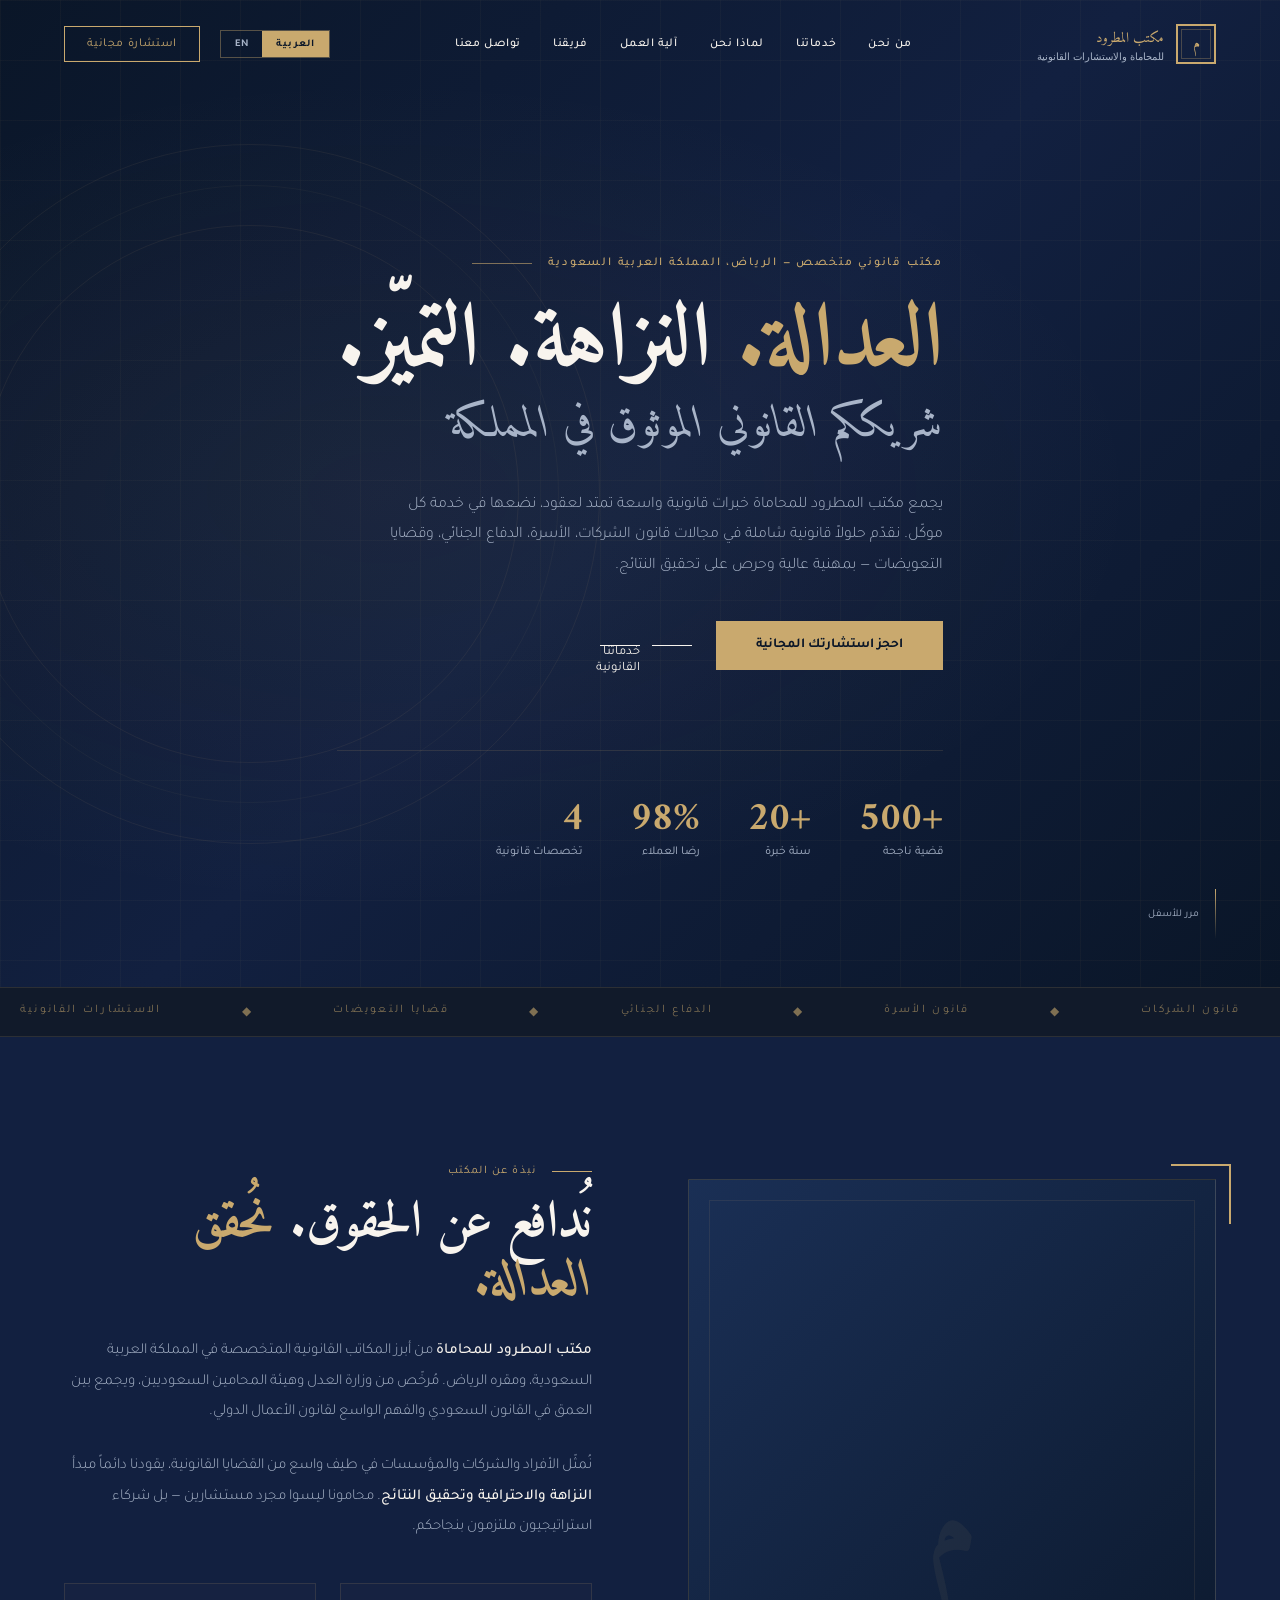
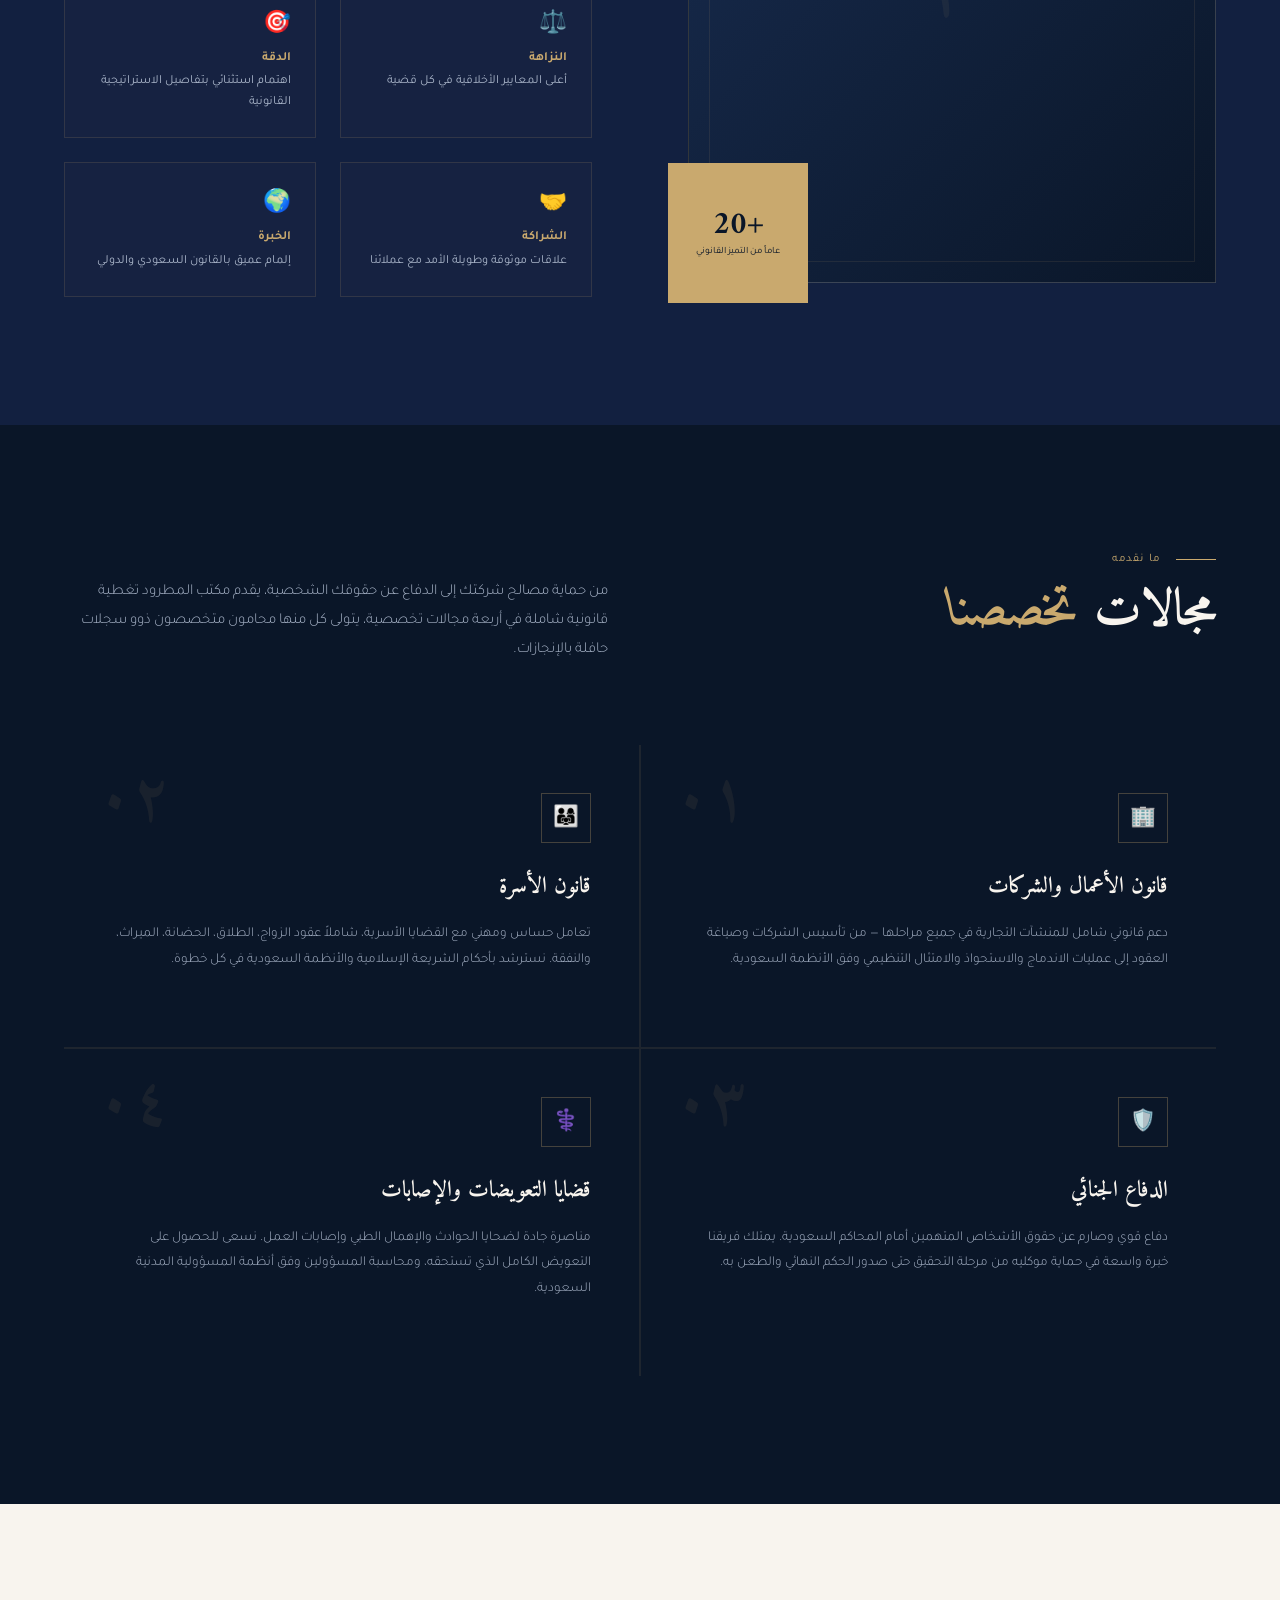
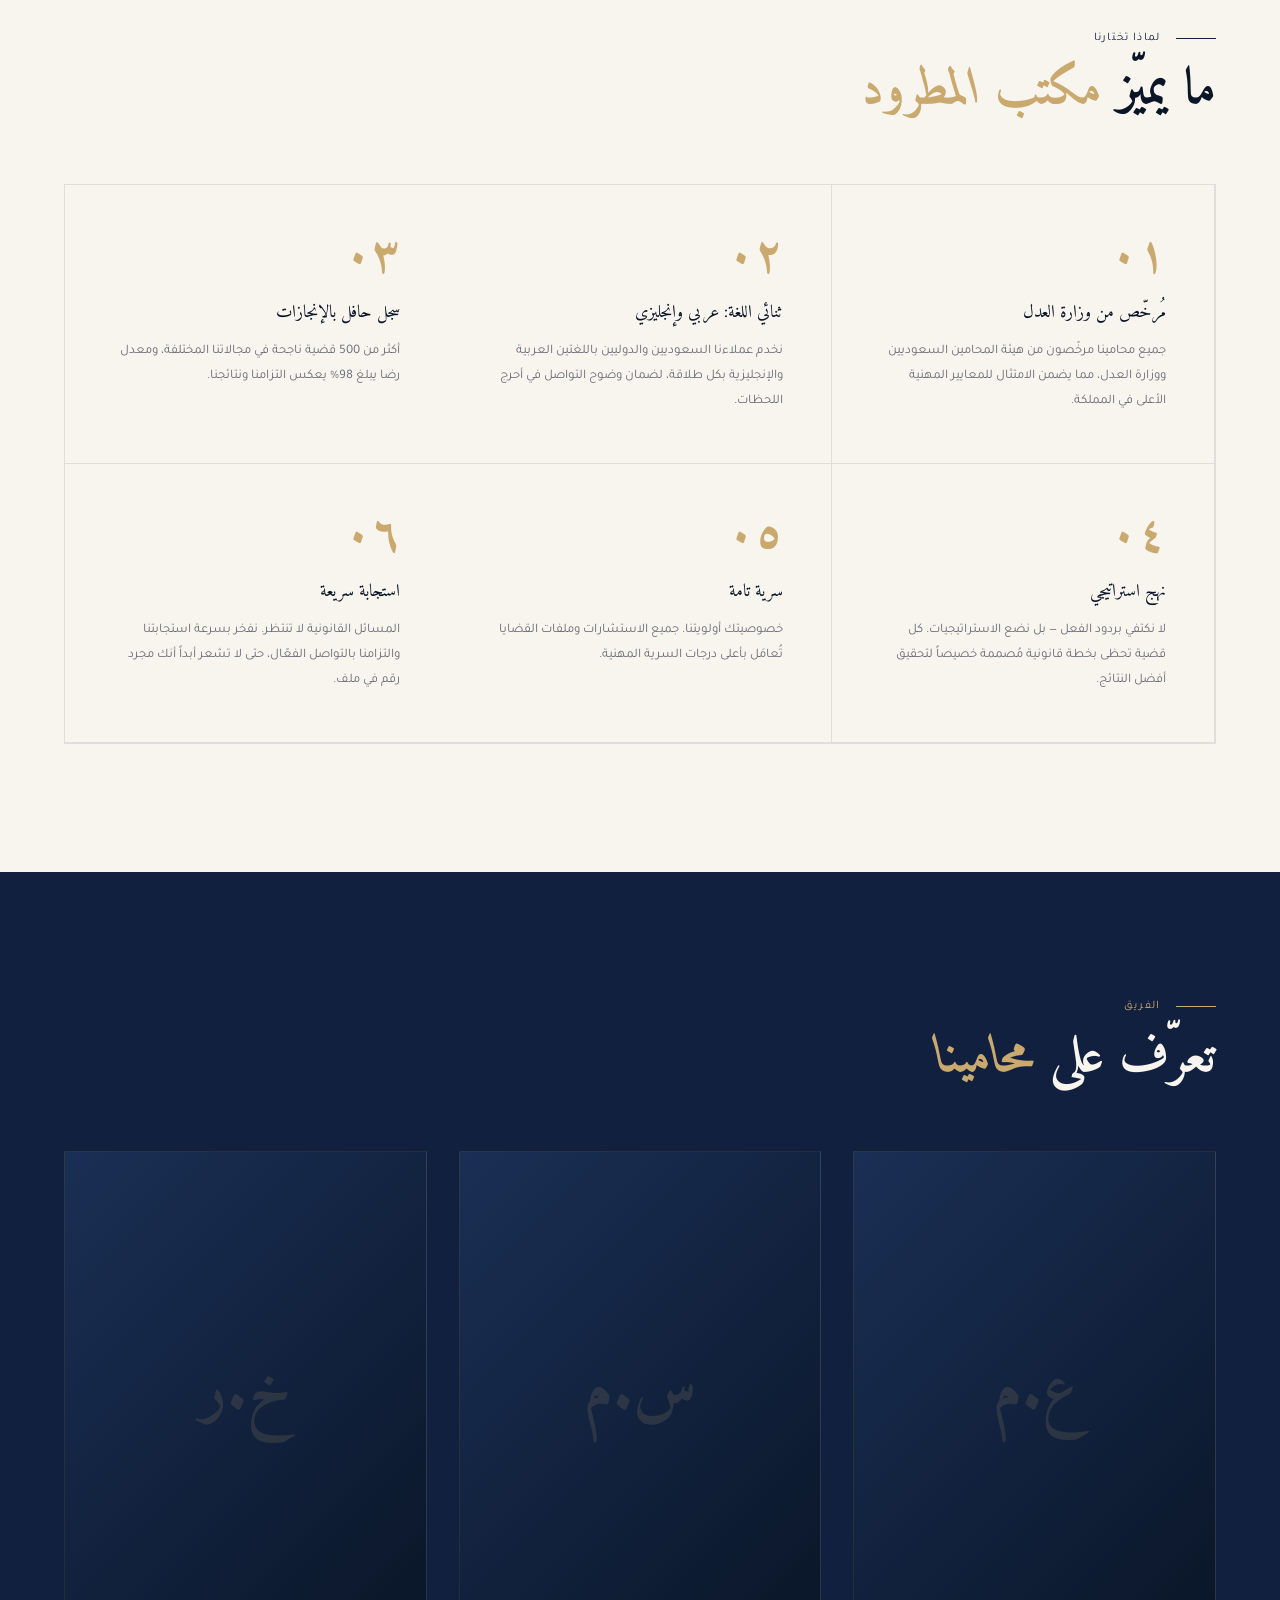
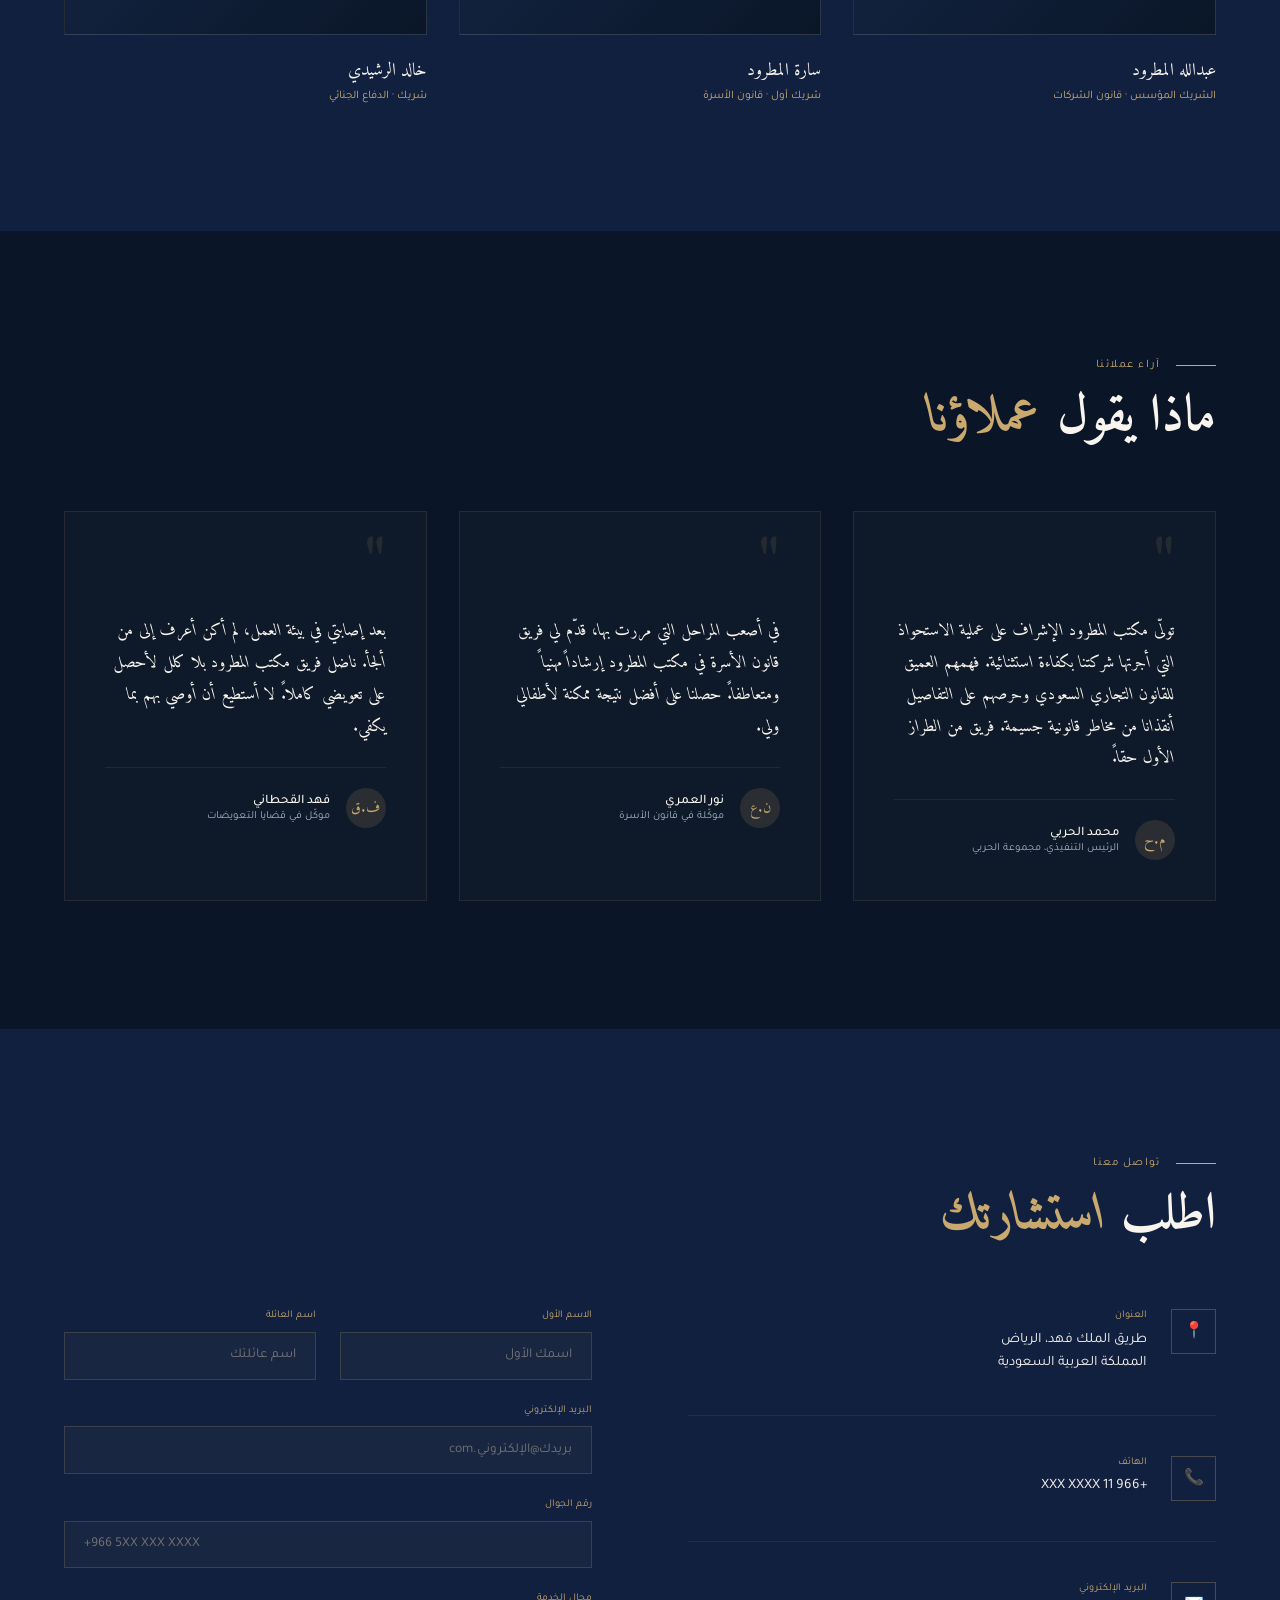
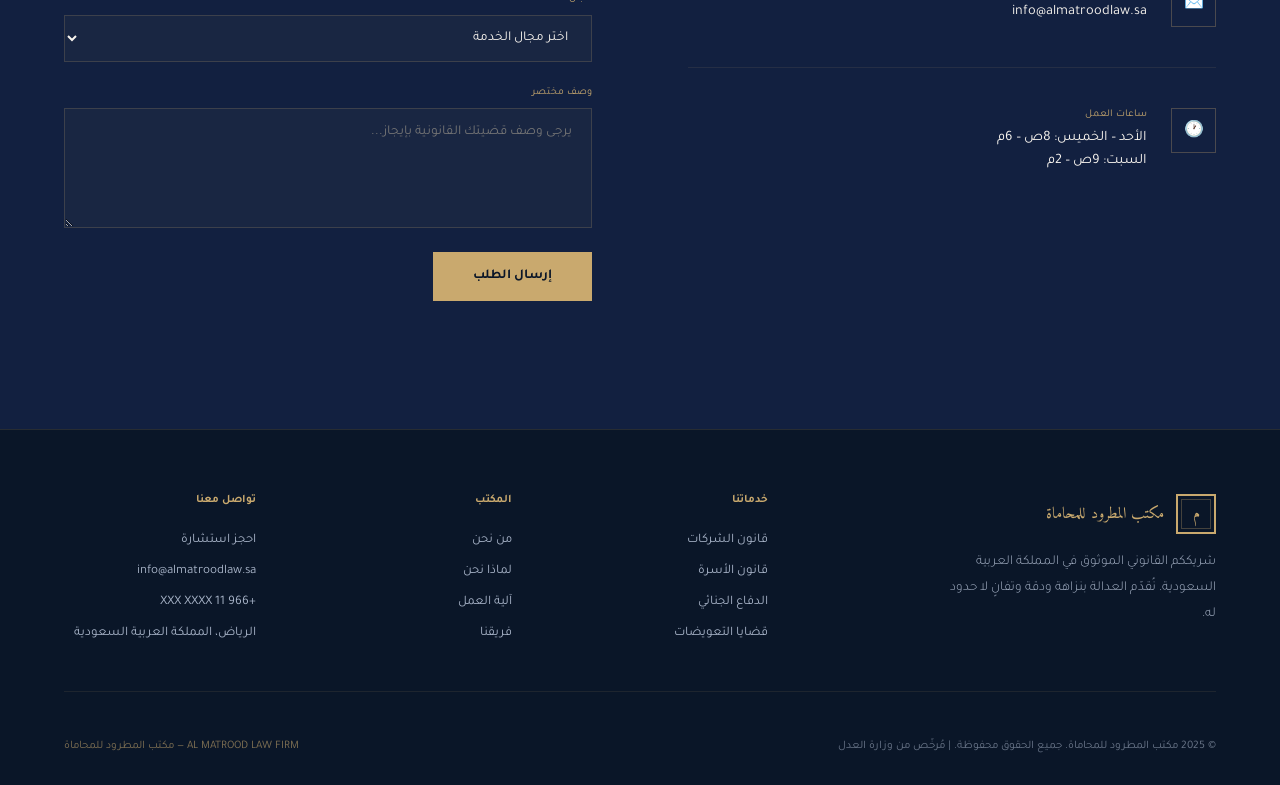
==== index.html @ 3fe18cc6 "Add files via upload" ====
<!DOCTYPE html>
<html lang="ar" dir="rtl">
<head>
<meta charset="UTF-8">
<meta name="viewport" content="width=device-width, initial-scale=1.0">
<title>مكتب المطرود للمحاماة | التميز القانوني في المملكة العربية السعودية</title>
<link href="https://fonts.googleapis.com/css2?family=Playfair+Display:wght@400;600;700;900&family=Montserrat:wght@300;400;500;600&family=Tajawal:wght@300;400;500;700&family=Amiri:ital,wght@0,400;0,700;1,400&display=swap" rel="stylesheet">
<style>
  :root {
    --gold:#C9A96E; --gold-light:#E8D5A3; --gold-dark:#9A7A45;
    --navy:#0A1628; --navy-mid:#122040; --navy-light:#1A2F55;
    --cream:#F8F4EE; --text-light:#A8B4C8;
    --font-body:'Tajawal',sans-serif;
    --font-display:'Amiri',serif;
  }
  [lang="en"] { --font-body:'Montserrat',sans-serif; --font-display:'Playfair Display',serif; }

  *{margin:0;padding:0;box-sizing:border-box;} html{scroll-behavior:smooth;}
  body{font-family:var(--font-body);background:var(--navy);color:var(--cream);overflow-x:hidden;transition:font-family 0.2s;}

  /* LANG TOGGLE */
  .lang-toggle{display:flex;align-items:center;gap:0;border:1px solid rgba(201,169,110,0.4);overflow:hidden;}
  .lang-btn{padding:0.4rem 0.85rem;font-size:0.65rem;font-weight:600;letter-spacing:0.1em;cursor:pointer;background:transparent;border:none;color:var(--text-light);font-family:var(--font-body);transition:all 0.2s;}
  .lang-btn.active{background:var(--gold);color:var(--navy);}
  .lang-btn:not(.active):hover{color:var(--gold);}

  /* NAV */
  nav{position:fixed;top:0;left:0;right:0;z-index:1000;padding:1.5rem 4rem;display:flex;align-items:center;justify-content:space-between;transition:all 0.4s ease;}
  nav.scrolled{background:rgba(10,22,40,0.97);backdrop-filter:blur(10px);padding:1rem 4rem;border-bottom:1px solid rgba(201,169,110,0.2);}
  .nav-logo{font-family:var(--font-display);font-size:1.3rem;color:var(--gold);text-decoration:none;display:flex;align-items:center;gap:0.75rem;}
  .logo-mark{width:40px;height:40px;border:2px solid var(--gold);display:flex;align-items:center;justify-content:center;font-size:1rem;position:relative;flex-shrink:0;}
  .logo-mark::before{content:'';position:absolute;inset:3px;border:1px solid rgba(201,169,110,0.3);}
  .nav-links{display:flex;gap:2rem;list-style:none;}
  .nav-links a{color:var(--cream);text-decoration:none;font-size:0.75rem;font-weight:500;letter-spacing:0.05em;transition:color 0.3s;position:relative;}
  [lang="en"] .nav-links a{font-size:0.7rem;letter-spacing:0.15em;text-transform:uppercase;}
  .nav-links a::after{content:'';position:absolute;bottom:-4px;left:0;right:0;height:1px;background:var(--gold);transform:scaleX(0);transition:transform 0.3s ease;}
  .nav-links a:hover{color:var(--gold);}
  .nav-links a:hover::after{transform:scaleX(1);}
  .nav-right{display:flex;align-items:center;gap:1.25rem;}
  .nav-cta{background:transparent;border:1px solid var(--gold);color:var(--gold);padding:0.6rem 1.4rem;font-family:var(--font-body);font-size:0.75rem;letter-spacing:0.05em;cursor:pointer;transition:all 0.3s ease;text-decoration:none;white-space:nowrap;}
  .nav-cta:hover{background:var(--gold);color:var(--navy);}

  /* PRELOADER */
  #preloader{position:fixed;inset:0;background:var(--navy);z-index:9999;display:flex;align-items:center;justify-content:center;transition:opacity 0.6s ease,visibility 0.6s ease;}
  #preloader.hidden{opacity:0;visibility:hidden;}
  .preloader-emblem{font-family:'Amiri',serif;font-size:2rem;color:var(--gold);letter-spacing:0.2em;animation:pulse 1.5s ease-in-out infinite;}
  @keyframes pulse{0%,100%{opacity:0.3;}50%{opacity:1;}}

  /* HERO */
  #hero{min-height:100vh;position:relative;display:flex;align-items:center;overflow:hidden;}
  .hero-bg{position:absolute;inset:0;background:radial-gradient(ellipse at 30% 50%,rgba(201,169,110,0.06) 0%,transparent 60%),linear-gradient(135deg,var(--navy) 0%,var(--navy-mid) 50%,var(--navy) 100%);}
  [lang="en"] .hero-bg{background:radial-gradient(ellipse at 70% 50%,rgba(201,169,110,0.06) 0%,transparent 60%),linear-gradient(135deg,var(--navy) 0%,var(--navy-mid) 50%,var(--navy) 100%);}
  .hero-grid{position:absolute;inset:0;background-image:linear-gradient(rgba(201,169,110,0.04) 1px,transparent 1px),linear-gradient(90deg,rgba(201,169,110,0.04) 1px,transparent 1px);background-size:60px 60px;}
  .hero-ornament{position:absolute;left:-100px;top:50%;transform:translateY(-50%);width:700px;height:700px;border:1px solid rgba(201,169,110,0.08);border-radius:50%;animation:rotate 60s linear infinite;}
  [lang="en"] .hero-ornament{left:auto;right:-100px;}
  .hero-ornament::before{content:'';position:absolute;inset:40px;border:1px solid rgba(201,169,110,0.05);border-radius:50%;}
  .hero-ornament::after{content:'';position:absolute;inset:80px;border:1px solid rgba(201,169,110,0.08);border-radius:50%;}
  @keyframes rotate{from{transform:translateY(-50%) rotate(0deg)}to{transform:translateY(-50%) rotate(360deg)}}
  .hero-content{position:relative;max-width:1400px;margin:0 auto;padding:0 4rem;padding-top:8rem;opacity:0;transform:translateY(30px);animation:fadeUp 1s ease 0.8s forwards;}
  @keyframes fadeUp{to{opacity:1;transform:translateY(0);}}
  .hero-eyebrow{display:flex;align-items:center;gap:1rem;margin-bottom:1.5rem;}
  [dir="rtl"] .hero-eyebrow{flex-direction:row-reverse;justify-content:flex-end;}
  .eyebrow-line{width:60px;height:1px;background:var(--gold);opacity:0.6;}
  .eyebrow-text{font-size:0.75rem;letter-spacing:0.15em;color:var(--gold);font-weight:500;}
  [lang="en"] .eyebrow-text{font-size:0.65rem;letter-spacing:0.4em;text-transform:uppercase;}
  .hero-title{font-family:var(--font-display);font-size:clamp(3rem,7vw,6.5rem);font-weight:700;line-height:1.1;color:var(--cream);margin-bottom:0.25rem;}
  .hero-title .accent{color:var(--gold);}
  .hero-title .subtitle-line{display:block;font-style:italic;font-weight:400;font-size:0.5em;color:var(--text-light);margin-top:0.5rem;}
  .hero-body{max-width:560px;margin:2.5rem 0;font-size:1rem;line-height:1.9;color:var(--text-light);font-weight:300;}
  .hero-actions{display:flex;gap:1.5rem;align-items:center;flex-wrap:wrap;}
  .btn-primary{background:var(--gold);color:var(--navy);padding:1rem 2.5rem;font-family:var(--font-body);font-size:0.85rem;font-weight:600;border:none;cursor:pointer;text-decoration:none;display:inline-block;transition:all 0.3s ease;}
  [lang="en"] .btn-primary{font-size:0.7rem;letter-spacing:0.15em;text-transform:uppercase;}
  .btn-primary:hover{background:var(--gold-light);}
  .btn-secondary{color:var(--cream);text-decoration:none;font-size:0.8rem;display:flex;align-items:center;gap:0.75rem;transition:color 0.3s;}
  .btn-secondary:hover{color:var(--gold);}
  .btn-secondary span{width:40px;height:1px;background:currentColor;transition:width 0.3s;}
  .btn-secondary:hover span{width:60px;}
  .hero-stats{display:flex;gap:3rem;margin-top:5rem;padding-top:3rem;border-top:1px solid rgba(201,169,110,0.15);}
  .stat-number{font-family:var(--font-display);font-size:2.5rem;color:var(--gold);font-weight:700;line-height:1;}
  .stat-label{font-size:0.75rem;color:var(--text-light);margin-top:0.4rem;}
  [lang="en"] .stat-label{font-size:0.65rem;letter-spacing:0.2em;text-transform:uppercase;}

  /* MARQUEE */
  .marquee-section{border-top:1px solid rgba(201,169,110,0.15);border-bottom:1px solid rgba(201,169,110,0.15);padding:1rem 0;overflow:hidden;background:rgba(201,169,110,0.03);}
  .marquee-track{display:flex;animation:marquee 25s linear infinite;white-space:nowrap;}
  [dir="rtl"] .marquee-track{animation:marquee-rtl 25s linear infinite;}
  .marquee-item{font-size:0.72rem;letter-spacing:0.2em;color:var(--gold);padding:0 2.5rem;opacity:0.6;}
  @keyframes marquee{from{transform:translateX(0)}to{transform:translateX(-50%)}}
  @keyframes marquee-rtl{from{transform:translateX(0)}to{transform:translateX(50%)}}

  /* SECTIONS COMMON */
  section{padding:8rem 0;}
  .container{max-width:1400px;margin:0 auto;padding:0 4rem;}
  .section-label{display:flex;align-items:center;gap:1rem;margin-bottom:1rem;}
  .section-label-line{width:40px;height:1px;background:var(--gold);}
  .section-label-text{font-size:0.72rem;letter-spacing:0.1em;color:var(--gold);}
  [lang="en"] .section-label-text{font-size:0.6rem;letter-spacing:0.4em;text-transform:uppercase;}
  .section-title{font-family:var(--font-display);font-size:clamp(2rem,4vw,3.5rem);font-weight:600;line-height:1.15;color:var(--cream);margin-bottom:1.5rem;}
  .section-title em{font-style:italic;color:var(--gold);}
  .reveal{opacity:0;transform:translateY(25px);transition:opacity 0.7s ease,transform 0.7s ease;}
  .reveal.visible{opacity:1;transform:translateY(0);}
  .reveal-delay-1{transition-delay:0.1s;}.reveal-delay-2{transition-delay:0.2s;}.reveal-delay-3{transition-delay:0.3s;}.reveal-delay-4{transition-delay:0.4s;}

  /* ABOUT */
  #about{background:var(--navy-mid);}
  .about-grid{display:grid;grid-template-columns:1fr 1fr;gap:6rem;align-items:center;}
  .about-frame{aspect-ratio:3/4;background:linear-gradient(135deg,var(--navy-light),var(--navy));border:1px solid rgba(201,169,110,0.2);position:relative;overflow:hidden;display:flex;align-items:center;justify-content:center;}
  .about-frame-inner{position:absolute;inset:20px;border:1px solid rgba(201,169,110,0.1);display:flex;align-items:center;justify-content:center;}
  .about-emblem{font-family:'Amiri',serif;font-size:7rem;color:rgba(201,169,110,0.07);font-weight:700;}
  .about-badge{position:absolute;bottom:-20px;left:-20px;width:140px;height:140px;background:var(--gold);display:flex;flex-direction:column;align-items:center;justify-content:center;color:var(--navy);}
  [lang="en"] .about-badge{left:auto;right:-20px;}
  .badge-year{font-family:var(--font-display);font-size:2rem;font-weight:700;line-height:1;}
  .badge-text{font-size:0.6rem;text-align:center;margin-top:0.3rem;font-family:var(--font-body);}
  .about-corner{position:absolute;top:-15px;right:-15px;width:60px;height:60px;border-top:2px solid var(--gold);border-right:2px solid var(--gold);}
  [lang="en"] .about-corner{right:auto;left:-15px;border-right:none;border-left:2px solid var(--gold);}
  .about-text p{font-size:0.95rem;line-height:2;color:var(--text-light);margin-bottom:1.5rem;font-weight:300;}
  .about-text p strong{color:var(--cream);font-weight:500;}
  .about-pillars{display:grid;grid-template-columns:1fr 1fr;gap:1.5rem;margin-top:2.5rem;}
  .pillar{padding:1.5rem;border:1px solid rgba(201,169,110,0.15);background:rgba(201,169,110,0.02);transition:border-color 0.3s;}
  .pillar:hover{border-color:rgba(201,169,110,0.4);}
  .pillar-icon{font-size:1.4rem;margin-bottom:0.75rem;}
  .pillar-name{font-size:0.78rem;color:var(--gold);margin-bottom:0.4rem;font-weight:600;}
  .pillar-desc{font-size:0.78rem;color:var(--text-light);line-height:1.7;}

  /* PRACTICE */
  #practice{background:var(--navy);}
  .practice-header{display:grid;grid-template-columns:1fr 1fr;gap:4rem;margin-bottom:5rem;align-items:end;}
  .practice-intro{font-size:0.95rem;color:var(--text-light);line-height:1.9;font-weight:300;}
  .practice-grid{display:grid;grid-template-columns:repeat(2,1fr);gap:2px;background:rgba(201,169,110,0.1);}
  .practice-card{background:var(--navy);padding:3rem;position:relative;cursor:pointer;transition:all 0.4s ease;overflow:hidden;}
  .practice-card::before{content:'';position:absolute;bottom:0;right:0;width:100%;height:3px;background:var(--gold);transform:scaleX(0);transform-origin:right;transition:transform 0.4s ease;}
  [lang="en"] .practice-card::before{transform-origin:left;}
  .practice-card:hover{background:var(--navy-light);}
  .practice-card:hover::before{transform:scaleX(1);}
  .practice-num{font-family:var(--font-display);font-size:4rem;color:rgba(201,169,110,0.08);font-weight:900;position:absolute;top:1.5rem;left:2rem;line-height:1;}
  [lang="en"] .practice-num{left:auto;right:2rem;}
  .practice-icon{width:50px;height:50px;border:1px solid rgba(201,169,110,0.3);display:flex;align-items:center;justify-content:center;font-size:1.3rem;margin-bottom:1.5rem;transition:all 0.3s;}
  .practice-card:hover .practice-icon{border-color:var(--gold);background:rgba(201,169,110,0.08);}
  .practice-name{font-family:var(--font-display);font-size:1.4rem;margin-bottom:1rem;color:var(--cream);}
  .practice-desc{font-size:0.85rem;color:var(--text-light);line-height:1.9;font-weight:300;}
  .practice-link{display:flex;align-items:center;gap:0.5rem;margin-top:1.5rem;font-size:0.72rem;color:var(--gold);text-decoration:none;opacity:0;transform:translateX(10px);transition:all 0.3s ease;}
  [lang="en"] .practice-link{transform:translateX(-10px);}
  .practice-card:hover .practice-link{opacity:1;transform:translateX(0);}
  .practice-link span{width:30px;height:1px;background:var(--gold);}

  /* WHY */
  #why{background:var(--cream);color:var(--navy);}
  #why .section-title{color:var(--navy);}
  #why .section-label-line{background:var(--navy-mid);}
  #why .section-label-text{color:var(--navy-mid);}
  .why-grid{display:grid;grid-template-columns:repeat(3,1fr);gap:0;margin-top:4rem;border:1px solid rgba(10,22,40,0.1);}
  .why-item{padding:3rem;border-left:1px solid rgba(10,22,40,0.1);border-bottom:1px solid rgba(10,22,40,0.1);transition:background 0.3s;}
  [dir="rtl"] .why-item{border-left:none;border-right:1px solid rgba(10,22,40,0.1);}
  .why-item:nth-child(3n){border-left:none;}
  [dir="rtl"] .why-item:nth-child(3n){border-right:none;}
  .why-item:hover{background:rgba(10,22,40,0.03);}
  .why-number{font-family:var(--font-display);font-size:3rem;color:var(--gold);font-weight:700;line-height:1;margin-bottom:1rem;}
  .why-title{font-family:var(--font-display);font-size:1.1rem;color:var(--navy);margin-bottom:0.75rem;}
  .why-desc{font-size:0.82rem;color:rgba(10,22,40,0.6);line-height:1.9;}

  /* TEAM */
  #team{background:var(--navy-mid);}
  .team-grid{display:grid;grid-template-columns:repeat(3,1fr);gap:2rem;margin-top:4rem;}
  .team-card{cursor:pointer;}
  .team-img{aspect-ratio:3/4;background:linear-gradient(135deg,var(--navy-light),var(--navy));border:1px solid rgba(201,169,110,0.15);position:relative;overflow:hidden;display:flex;align-items:center;justify-content:center;transition:border-color 0.3s;}
  .team-card:hover .team-img{border-color:rgba(201,169,110,0.4);}
  .team-initials{font-family:var(--font-display);font-size:4rem;color:rgba(201,169,110,0.15);font-weight:700;}
  .team-overlay{position:absolute;inset:0;background:linear-gradient(to top,rgba(10,22,40,0.92) 0%,transparent 60%);opacity:0;transition:opacity 0.4s;display:flex;align-items:flex-end;padding:2rem;}
  .team-card:hover .team-overlay{opacity:1;}
  .team-bio{font-size:0.78rem;color:var(--cream);line-height:1.7;}
  .team-info{margin-top:1.25rem;}
  .team-name{font-family:var(--font-display);font-size:1.1rem;color:var(--cream);}
  .team-role{font-size:0.72rem;color:var(--gold);margin-top:0.25rem;}

  /* TESTIMONIALS */
  #testimonials{background:var(--navy);}
  .testimonials-grid{display:grid;grid-template-columns:repeat(3,1fr);gap:2rem;margin-top:4rem;}
  .testimonial-card{padding:2.5rem;border:1px solid rgba(201,169,110,0.12);background:rgba(201,169,110,0.02);transition:border-color 0.3s;}
  .testimonial-card:hover{border-color:rgba(201,169,110,0.3);}
  .quote-mark{font-family:'Amiri',serif;font-size:5rem;color:rgba(201,169,110,0.12);line-height:0.5;margin-bottom:1.5rem;display:block;}
  .testimonial-text{font-family:var(--font-display);font-size:1.05rem;color:var(--cream);line-height:1.9;font-style:italic;margin-bottom:1.5rem;}
  .testimonial-author{display:flex;align-items:center;gap:1rem;border-top:1px solid rgba(201,169,110,0.1);padding-top:1.25rem;}
  .author-avatar{width:40px;height:40px;background:rgba(201,169,110,0.15);border-radius:50%;display:flex;align-items:center;justify-content:center;font-family:var(--font-display);font-size:0.9rem;color:var(--gold);}
  .author-name{font-size:0.82rem;color:var(--cream);font-weight:500;}
  .author-title{font-size:0.68rem;color:var(--text-light);}

  /* CONTACT */
  #contact{background:var(--navy-mid);}
  .contact-grid{display:grid;grid-template-columns:1fr 1fr;gap:6rem;align-items:start;margin-top:4rem;}
  .contact-info-item{display:flex;gap:1.5rem;margin-bottom:2.5rem;padding-bottom:2.5rem;border-bottom:1px solid rgba(201,169,110,0.1);}
  .contact-info-item:last-child{border-bottom:none;}
  .contact-icon{width:45px;height:45px;border:1px solid rgba(201,169,110,0.3);display:flex;align-items:center;justify-content:center;font-size:1rem;flex-shrink:0;color:var(--gold);}
  .contact-info-label{font-size:0.65rem;color:var(--gold);margin-bottom:0.4rem;}
  .contact-info-value{font-size:0.9rem;color:var(--cream);line-height:1.6;}
  .contact-form{display:flex;flex-direction:column;gap:1.5rem;}
  .form-row{display:grid;grid-template-columns:1fr 1fr;gap:1.5rem;}
  .form-group{display:flex;flex-direction:column;}
  .form-label{font-size:0.65rem;color:var(--gold);margin-bottom:0.6rem;}
  .form-input,.form-select,.form-textarea{background:rgba(201,169,110,0.04);border:1px solid rgba(201,169,110,0.2);color:var(--cream);padding:0.9rem 1.2rem;font-family:var(--font-body);font-size:0.85rem;transition:border-color 0.3s;outline:none;width:100%;text-align:inherit;}
  .form-input:focus,.form-select:focus,.form-textarea:focus{border-color:var(--gold);}
  .form-select{cursor:pointer;} .form-select option{background:var(--navy);}
  .form-textarea{resize:vertical;min-height:120px;}
  .form-submit{background:var(--gold);color:var(--navy);border:none;padding:1rem 2.5rem;font-family:var(--font-body);font-size:0.85rem;font-weight:600;cursor:pointer;transition:all 0.3s;align-self:flex-start;}
  .form-submit:hover{background:var(--gold-light);}

  /* FOOTER */
  footer{background:var(--navy);border-top:1px solid rgba(201,169,110,0.15);padding:4rem 0 2rem;}
  .footer-grid{display:grid;grid-template-columns:2fr 1fr 1fr 1fr;gap:4rem;margin-bottom:3rem;padding-bottom:3rem;border-bottom:1px solid rgba(201,169,110,0.1);}
  .footer-brand p{font-size:0.85rem;color:var(--text-light);line-height:1.9;margin-top:1rem;max-width:280px;font-weight:300;}
  .footer-heading{font-size:0.72rem;color:var(--gold);margin-bottom:1.5rem;font-weight:600;}
  .footer-links{list-style:none;display:flex;flex-direction:column;gap:0.75rem;}
  .footer-links a{color:var(--text-light);text-decoration:none;font-size:0.82rem;transition:color 0.3s;}
  .footer-links a:hover{color:var(--cream);}
  .footer-bottom{display:flex;justify-content:space-between;align-items:center;}
  .footer-copy{font-size:0.72rem;color:var(--text-light);opacity:0.6;}
  .footer-dual{font-size:0.72rem;color:var(--gold);opacity:0.6;}

  /* SCROLL INDICATOR */
  .scroll-indicator{position:absolute;bottom:3rem;right:4rem;display:flex;align-items:center;gap:1rem;color:var(--text-light);font-size:0.65rem;}
  [lang="en"] .scroll-indicator{right:auto;left:4rem;}
  .scroll-line{width:1px;height:50px;background:linear-gradient(to bottom,var(--gold),transparent);animation:scrollLine 2s ease-in-out infinite;}
  @keyframes scrollLine{0%,100%{opacity:0.3;}50%{opacity:1;}}

  @media(max-width:900px){
    nav{padding:1rem 1.5rem;} nav.scrolled{padding:0.8rem 1.5rem;}
    .nav-links,.nav-cta{display:none;}
    .container{padding:0 1.5rem;}
    .hero-content{padding:0 1.5rem;padding-top:7rem;}
    .hero-stats{gap:1.5rem;flex-wrap:wrap;}
    .about-grid,.contact-grid{grid-template-columns:1fr;gap:3rem;}
    .practice-grid,.practice-header{grid-template-columns:1fr;}
    .team-grid,.testimonials-grid{grid-template-columns:1fr 1fr;}
    .why-grid{grid-template-columns:1fr 1fr;}
    .footer-grid{grid-template-columns:1fr 1fr;}
    .form-row{grid-template-columns:1fr;}
    .hero-ornament{display:none;}
    section{padding:5rem 0;}
  }

  /* HAMBURGER BUTTON */
  .hamburger{display:none;flex-direction:column;gap:5px;cursor:pointer;padding:8px;z-index:1100;background:none;border:none;}
  .hamburger span{display:block;width:24px;height:2px;background:var(--gold);transition:all 0.3s ease;}
  .hamburger.active span:nth-child(1){transform:rotate(45deg) translate(5px,5px);}
  .hamburger.active span:nth-child(2){opacity:0;}
  .hamburger.active span:nth-child(3){transform:rotate(-45deg) translate(5px,-5px);}

  /* MOBILE MENU OVERLAY */
  .mobile-menu{position:fixed;inset:0;background:rgba(10,22,40,0.98);backdrop-filter:blur(20px);z-index:1050;display:flex;flex-direction:column;align-items:center;justify-content:center;gap:0;opacity:0;visibility:hidden;transition:all 0.4s ease;}
  .mobile-menu.open{opacity:1;visibility:visible;}
  .mobile-menu a{color:var(--cream);text-decoration:none;font-family:var(--font-display);font-size:1.5rem;padding:0.8rem 0;transition:color 0.3s;opacity:0;transform:translateY(15px);display:block;}
  .mobile-menu.open a{opacity:1;transform:translateY(0);}
  .mobile-menu a:nth-child(1){transition-delay:0.1s;}
  .mobile-menu a:nth-child(2){transition-delay:0.15s;}
  .mobile-menu a:nth-child(3){transition-delay:0.2s;}
  .mobile-menu a:nth-child(4){transition-delay:0.25s;}
  .mobile-menu a:nth-child(5){transition-delay:0.3s;}
  .mobile-menu a:nth-child(6){transition-delay:0.35s;}
  .mobile-menu a:nth-child(7){transition-delay:0.4s;}
  .mobile-menu a:hover{color:var(--gold);}
  .mobile-menu .mobile-cta{margin-top:1.5rem;background:var(--gold);color:var(--navy);padding:0.9rem 2.5rem;font-family:var(--font-body);font-size:0.85rem;font-weight:600;text-decoration:none;display:inline-block;}
  .mobile-menu .mobile-lang{display:flex;gap:0;border:1px solid rgba(201,169,110,0.4);margin-top:1.5rem;overflow:hidden;}
  .mobile-menu .mobile-lang .lang-btn{padding:0.5rem 1.2rem;font-size:0.75rem;font-weight:600;cursor:pointer;background:transparent;border:none;color:var(--text-light);font-family:var(--font-body);transition:all 0.2s;}
  .mobile-menu .mobile-lang .lang-btn.active{background:var(--gold);color:var(--navy);}

  @media(max-width:900px){
    .hamburger{display:flex;}
    body.menu-open{overflow:hidden;}
  }

  @media(max-width:480px){
    .hero-stats{flex-direction:column;gap:1.5rem;}
    .stat-number{font-size:2rem;}
    .hero-title{font-size:clamp(2rem,8vw,3rem);}
    .section-title{font-size:clamp(1.6rem,5vw,2.5rem);}
    .hero-body{font-size:0.9rem;}
    .hero-actions{flex-direction:column;align-items:stretch;}
    .btn-primary{text-align:center;}
    .team-grid,.testimonials-grid,.support-grid,.why-grid,.footer-grid{grid-template-columns:1fr !important;}
    .footer-bottom{flex-direction:column;gap:0.8rem;text-align:center;}
    .stats-inner{grid-template-columns:1fr !important;}
    .area-steps{grid-template-columns:1fr !important;}
    nav{padding:1rem 1rem !important;} nav.scrolled{padding:0.8rem 1rem !important;}
    .container{padding:0 1rem !important;}
    .hero-content{padding:0 1rem !important;padding-top:6rem !important;}
    .page-hero-content{padding:0 1rem !important;padding-top:6rem !important;padding-bottom:2rem !important;}
    .mobile-menu a{font-size:1.2rem;padding:0.6rem 0;}
    .scroll-indicator{display:none;}
  }

</style>
</head>
<body>

<div id="preloader"><div class="preloader-emblem">مكتب المطرود</div></div>

<nav id="navbar">
  <a href="index.html" class="nav-logo">
    <div class="logo-mark">م</div>
    <div>
      <div style="font-size:0.9rem;" data-ar="مكتب المطرود" data-en="AL MATROOD">مكتب المطرود</div>
      <div style="font-size:0.6rem;color:var(--text-light);font-family:'Montserrat',sans-serif;font-weight:300;" data-ar="للمحاماة والاستشارات القانونية" data-en="LAW FIRM">للمحاماة والاستشارات القانونية</div>
    </div>
  </a>
  <ul class="nav-links">
    <li><a href="#about" data-ar="من نحن" data-en="About">من نحن</a></li>
    <li><a href="services.html" data-ar="خدماتنا" data-en="Services">خدماتنا</a></li>
    <li><a href="why-us.html" data-ar="لماذا نحن" data-en="Why Us">لماذا نحن</a></li>
    <li><a href="process.html" data-ar="آلية العمل" data-en="Our Process">آلية العمل</a></li>
    <li><a href="consultant.html" data-ar="فريقنا" data-en="Our Team">فريقنا</a></li>
    <li><a href="contact.html" data-ar="تواصل معنا" data-en="Contact">تواصل معنا</a></li>
  </ul>
  <div class="nav-right">
    <div class="lang-toggle">
      <button class="lang-btn active" onclick="setLang('ar')">العربية</button>
      <button class="lang-btn" onclick="setLang('en')">EN</button>
    </div>
    <a href="contact.html" class="nav-cta" data-ar="استشارة مجانية" data-en="Free Consultation">استشارة مجانية</a>
  </div>

  <button class="hamburger" aria-label="Menu" onclick="toggleMobileMenu()">
    <span></span><span></span><span></span>
  </button>
</nav>
<div class="mobile-menu" id="mobileMenu">
  <a href="#hero" data-ar="الرئيسية" data-en="Home" onclick="closeMobileMenu()">الرئيسية</a>
  <a href="services.html" data-ar="خدماتنا" data-en="Services">خدماتنا</a>
  <a href="why-us.html" data-ar="لماذا نحن" data-en="Why Us">لماذا نحن</a>
  <a href="process.html" data-ar="آلية العمل" data-en="Our Process">آلية العمل</a>
  <a href="consultant.html" data-ar="فريقنا" data-en="Our Team">فريقنا</a>
  <a href="contact.html" data-ar="تواصل معنا" data-en="Contact">تواصل معنا</a>
  <a href="contact.html" class="mobile-cta" data-ar="استشارة مجانية" data-en="Free Consultation">استشارة مجانية</a>
  <div class="mobile-lang">
    <button class="lang-btn active" onclick="setLang('ar')">العربية</button>
    <button class="lang-btn" onclick="setLang('en')">EN</button>
  </div>
</div>


<!-- HERO -->
<section id="hero">
  <div class="hero-bg"></div>
  <div class="hero-grid"></div>
  <div class="hero-ornament"></div>
  <div class="hero-content">
    <div class="hero-eyebrow">
      <div class="eyebrow-line"></div>
      <span class="eyebrow-text" data-ar="مكتب قانوني متخصص — الرياض، المملكة العربية السعودية" data-en="Established in Riyadh, Saudi Arabia">مكتب قانوني متخصص — الرياض، المملكة العربية السعودية</span>
    </div>
    <h1 class="hero-title">
      <span class="accent" data-ar="العدالة." data-en="Justice.">العدالة.</span>
      <span data-ar=" النزاهة. التميّز." data-en=" Integrity. Excellence."> النزاهة. التميّز.</span>
      <span class="subtitle-line" data-ar="شريككم القانوني الموثوق في المملكة" data-en="Your Trusted Legal Partner in the Kingdom">شريككم القانوني الموثوق في المملكة</span>
    </h1>
    <p class="hero-body" data-ar="يجمع مكتب المطرود للمحاماة خبرات قانونية واسعة تمتد لعقود، نضعها في خدمة كل موكّل. نقدّم حلولاً قانونية شاملة في مجالات قانون الشركات، الأسرة، الدفاع الجنائي، وقضايا التعويضات — بمهنية عالية وحرص على تحقيق النتائج." data-en="Al Matrood Law Firm brings decades of combined legal expertise to every case. We provide comprehensive legal solutions across Corporate, Family, Criminal Defense, and Personal Injury law — delivering results with precision and care.">يجمع مكتب المطرود للمحاماة خبرات قانونية واسعة تمتد لعقود، نضعها في خدمة كل موكّل. نقدّم حلولاً قانونية شاملة في مجالات قانون الشركات، الأسرة، الدفاع الجنائي، وقضايا التعويضات — بمهنية عالية وحرص على تحقيق النتائج.</p>
    <div class="hero-actions">
      <a href="contact.html" class="btn-primary" data-ar="احجز استشارتك المجانية" data-en="Book a Consultation">احجز استشارتك المجانية</a>
      <a href="services.html" class="btn-secondary"><span></span><span data-ar="خدماتنا القانونية" data-en="Our Practice Areas">خدماتنا القانونية</span></a>
    </div>
    <div class="hero-stats">
      <div><div class="stat-number">+500</div><div class="stat-label" data-ar="قضية ناجحة" data-en="Cases Won">قضية ناجحة</div></div>
      <div><div class="stat-number">+20</div><div class="stat-label" data-ar="سنة خبرة" data-en="Years Experience">سنة خبرة</div></div>
      <div><div class="stat-number">98%</div><div class="stat-label" data-ar="رضا العملاء" data-en="Client Satisfaction">رضا العملاء</div></div>
      <div><div class="stat-number">4</div><div class="stat-label" data-ar="تخصصات قانونية" data-en="Practice Areas">تخصصات قانونية</div></div>
    </div>
  </div>
  <div class="scroll-indicator"><div class="scroll-line"></div><span data-ar="مرر للأسفل" data-en="Scroll">مرر للأسفل</span></div>
</section>

<!-- MARQUEE -->
<div class="marquee-section">
  <div class="marquee-track" id="marquee-track">
    <span class="marquee-item" data-ar="قانون الشركات" data-en="Corporate Law">قانون الشركات</span><span class="marquee-item">◆</span>
    <span class="marquee-item" data-ar="قانون الأسرة" data-en="Family Law">قانون الأسرة</span><span class="marquee-item">◆</span>
    <span class="marquee-item" data-ar="الدفاع الجنائي" data-en="Criminal Defense">الدفاع الجنائي</span><span class="marquee-item">◆</span>
    <span class="marquee-item" data-ar="قضايا التعويضات" data-en="Personal Injury">قضايا التعويضات</span><span class="marquee-item">◆</span>
    <span class="marquee-item" data-ar="الاستشارات القانونية" data-en="Legal Consultation">الاستشارات القانونية</span><span class="marquee-item">◆</span>
    <span class="marquee-item" data-ar="التقاضي والتحكيم" data-en="Litigation & Arbitration">التقاضي والتحكيم</span><span class="marquee-item">◆</span>
    <span class="marquee-item" data-ar="صياغة العقود" data-en="Contract Drafting">صياغة العقود</span><span class="marquee-item">◆</span>
    <span class="marquee-item" data-ar="حل النزاعات" data-en="Dispute Resolution">حل النزاعات</span><span class="marquee-item">◆</span>
    <span class="marquee-item" data-ar="قانون الشركات" data-en="Corporate Law">قانون الشركات</span><span class="marquee-item">◆</span>
    <span class="marquee-item" data-ar="قانون الأسرة" data-en="Family Law">قانون الأسرة</span><span class="marquee-item">◆</span>
    <span class="marquee-item" data-ar="الدفاع الجنائي" data-en="Criminal Defense">الدفاع الجنائي</span><span class="marquee-item">◆</span>
    <span class="marquee-item" data-ar="قضايا التعويضات" data-en="Personal Injury">قضايا التعويضات</span><span class="marquee-item">◆</span>
    <span class="marquee-item" data-ar="الاستشارات القانونية" data-en="Legal Consultation">الاستشارات القانونية</span><span class="marquee-item">◆</span>
    <span class="marquee-item" data-ar="التقاضي والتحكيم" data-en="Litigation & Arbitration">التقاضي والتحكيم</span><span class="marquee-item">◆</span>
    <span class="marquee-item" data-ar="صياغة العقود" data-en="Contract Drafting">صياغة العقود</span><span class="marquee-item">◆</span>
    <span class="marquee-item" data-ar="حل النزاعات" data-en="Dispute Resolution">حل النزاعات</span><span class="marquee-item">◆</span>
  </div>
</div>

<!-- ABOUT -->
<section id="about">
  <div class="container">
    <div class="about-grid">
      <div class="about-visual reveal">
        <div class="about-corner"></div>
        <div class="about-frame">
          <div class="about-frame-inner"><div class="about-emblem">م</div></div>
        </div>
        <div class="about-badge">
          <div class="badge-year">+20</div>
          <div class="badge-text" data-ar="عاماً من التميز القانوني" data-en="Years of Legal Excellence">عاماً من التميز القانوني</div>
        </div>
      </div>
      <div class="about-text">
        <div class="section-label reveal"><div class="section-label-line"></div><span class="section-label-text" data-ar="نبذة عن المكتب" data-en="About the Firm">نبذة عن المكتب</span></div>
        <h2 class="section-title reveal" data-ar="نُدافع عن الحقوق. <em>نُحقق العدالة.</em>" data-en="Defending Rights. <em>Delivering Justice.</em>">نُدافع عن الحقوق. <em>نُحقق العدالة.</em></h2>
        <p class="reveal reveal-delay-1" data-ar="<strong>مكتب المطرود للمحاماة</strong> من أبرز المكاتب القانونية المتخصصة في المملكة العربية السعودية، ومقره الرياض. مُرخّص من وزارة العدل وهيئة المحامين السعوديين، ويجمع بين العمق في القانون السعودي والفهم الواسع لقانون الأعمال الدولي." data-en="<strong>Al Matrood Law Firm</strong> is one of Saudi Arabia's distinguished legal practices, headquartered in Riyadh. Licensed by the Saudi Ministry of Justice and the Saudi Bar Association, our firm combines deep knowledge of Saudi legal frameworks with an understanding of international business law."><strong>مكتب المطرود للمحاماة</strong> من أبرز المكاتب القانونية المتخصصة في المملكة العربية السعودية، ومقره الرياض. مُرخّص من وزارة العدل وهيئة المحامين السعوديين، ويجمع بين العمق في القانون السعودي والفهم الواسع لقانون الأعمال الدولي.</p>
        <p class="reveal reveal-delay-2" data-ar="نُمثّل الأفراد والشركات والمؤسسات في طيف واسع من القضايا القانونية، يقودنا دائماً مبدأ <strong>النزاهة والاحترافية وتحقيق النتائج</strong>. محامونا ليسوا مجرد مستشارين — بل شركاء استراتيجيون ملتزمون بنجاحكم." data-en="We represent individuals, corporations, and institutions across a wide spectrum of legal matters — always guided by the principles of <strong>integrity, professionalism, and results</strong>. Our attorneys are not just legal advisors; they are strategic partners committed to your success.">نُمثّل الأفراد والشركات والمؤسسات في طيف واسع من القضايا القانونية، يقودنا دائماً مبدأ <strong>النزاهة والاحترافية وتحقيق النتائج</strong>. محامونا ليسوا مجرد مستشارين — بل شركاء استراتيجيون ملتزمون بنجاحكم.</p>
        <div class="about-pillars">
          <div class="pillar reveal reveal-delay-1"><div class="pillar-icon">⚖️</div><div class="pillar-name" data-ar="النزاهة" data-en="Integrity">النزاهة</div><div class="pillar-desc" data-ar="أعلى المعايير الأخلاقية في كل قضية" data-en="Upholding the highest ethical standards">أعلى المعايير الأخلاقية في كل قضية</div></div>
          <div class="pillar reveal reveal-delay-2"><div class="pillar-icon">🎯</div><div class="pillar-name" data-ar="الدقة" data-en="Precision">الدقة</div><div class="pillar-desc" data-ar="اهتمام استثنائي بتفاصيل الاستراتيجية القانونية" data-en="Meticulous attention to legal strategy">اهتمام استثنائي بتفاصيل الاستراتيجية القانونية</div></div>
          <div class="pillar reveal reveal-delay-3"><div class="pillar-icon">🤝</div><div class="pillar-name" data-ar="الشراكة" data-en="Partnership">الشراكة</div><div class="pillar-desc" data-ar="علاقات موثوقة وطويلة الأمد مع عملائنا" data-en="Building lasting relationships with clients">علاقات موثوقة وطويلة الأمد مع عملائنا</div></div>
          <div class="pillar reveal reveal-delay-4"><div class="pillar-icon">🌍</div><div class="pillar-name" data-ar="الخبرة" data-en="Expertise">الخبرة</div><div class="pillar-desc" data-ar="إلمام عميق بالقانون السعودي والدولي" data-en="Deep knowledge of Saudi and international law">إلمام عميق بالقانون السعودي والدولي</div></div>
        </div>
      </div>
    </div>
  </div>
</section>

<!-- PRACTICE AREAS -->
<section id="practice">
  <div class="container">
    <div class="practice-header">
      <div>
        <div class="section-label reveal"><div class="section-label-line"></div><span class="section-label-text" data-ar="ما نقدمه" data-en="What We Do">ما نقدمه</span></div>
        <h2 class="section-title reveal" data-ar="مجالات <em>تخصصنا</em>" data-en="Our Practice <em>Areas</em>">مجالات <em>تخصصنا</em></h2>
      </div>
      <p class="practice-intro reveal" data-ar="من حماية مصالح شركتك إلى الدفاع عن حقوقك الشخصية، يقدم مكتب المطرود تغطية قانونية شاملة في أربعة مجالات تخصصية، يتولى كل منها محامون متخصصون ذوو سجلات حافلة بالإنجازات." data-en="From protecting your business interests to defending your personal rights, Al Matrood Law Firm offers comprehensive legal coverage across four core practice areas, each handled by specialized attorneys with proven track records.">من حماية مصالح شركتك إلى الدفاع عن حقوقك الشخصية، يقدم مكتب المطرود تغطية قانونية شاملة في أربعة مجالات تخصصية، يتولى كل منها محامون متخصصون ذوو سجلات حافلة بالإنجازات.</p>
    </div>
    <div class="practice-grid reveal">
      <div class="practice-card">
        <div class="practice-num">٠١</div>
        <div class="practice-icon">🏢</div>
        <h3 class="practice-name" data-ar="قانون الأعمال والشركات" data-en="Business & Corporate Law">قانون الأعمال والشركات</h3>
        <p class="practice-desc" data-ar="دعم قانوني شامل للمنشآت التجارية في جميع مراحلها — من تأسيس الشركات وصياغة العقود إلى عمليات الاندماج والاستحواذ والامتثال التنظيمي وفق الأنظمة السعودية." data-en="Comprehensive legal support for businesses at every stage — from incorporation and contract drafting to mergers, acquisitions, shareholder disputes, and regulatory compliance under Saudi law.">دعم قانوني شامل للمنشآت التجارية في جميع مراحلها — من تأسيس الشركات وصياغة العقود إلى عمليات الاندماج والاستحواذ والامتثال التنظيمي وفق الأنظمة السعودية.</p>
        <a href="services.html" class="practice-link"><span></span><span data-ar="اقرأ المزيد" data-en="Learn More">اقرأ المزيد</span></a>
      </div>
      <div class="practice-card">
        <div class="practice-num">٠٢</div>
        <div class="practice-icon">👨‍👩‍👧</div>
        <h3 class="practice-name" data-ar="قانون الأسرة" data-en="Family Law">قانون الأسرة</h3>
        <p class="practice-desc" data-ar="تعامل حساس ومهني مع القضايا الأسرية، شاملاً عقود الزواج، الطلاق، الحضانة، الميراث، والنفقة. نسترشد بأحكام الشريعة الإسلامية والأنظمة السعودية في كل خطوة." data-en="Sensitive, compassionate handling of family legal matters including marriage contracts, divorce, child custody, inheritance, and guardianship. We navigate these personal matters guided by Islamic and Saudi civil law.">تعامل حساس ومهني مع القضايا الأسرية، شاملاً عقود الزواج، الطلاق، الحضانة، الميراث، والنفقة. نسترشد بأحكام الشريعة الإسلامية والأنظمة السعودية في كل خطوة.</p>
        <a href="services.html" class="practice-link"><span></span><span data-ar="اقرأ المزيد" data-en="Learn More">اقرأ المزيد</span></a>
      </div>
      <div class="practice-card">
        <div class="practice-num">٠٣</div>
        <div class="practice-icon">🛡️</div>
        <h3 class="practice-name" data-ar="الدفاع الجنائي" data-en="Criminal Defense">الدفاع الجنائي</h3>
        <p class="practice-desc" data-ar="دفاع قوي وصارم عن حقوق الأشخاص المتهمين أمام المحاكم السعودية. يمتلك فريقنا خبرة واسعة في حماية موكليه من مرحلة التحقيق حتى صدور الحكم النهائي والطعن به." data-en="Vigorous defense for individuals facing criminal charges in Saudi courts. Our experienced criminal defense attorneys provide strategic representation, protecting your rights from investigation through trial and appeal.">دفاع قوي وصارم عن حقوق الأشخاص المتهمين أمام المحاكم السعودية. يمتلك فريقنا خبرة واسعة في حماية موكليه من مرحلة التحقيق حتى صدور الحكم النهائي والطعن به.</p>
        <a href="services.html" class="practice-link"><span></span><span data-ar="اقرأ المزيد" data-en="Learn More">اقرأ المزيد</span></a>
      </div>
      <div class="practice-card">
        <div class="practice-num">٠٤</div>
        <div class="practice-icon">⚕️</div>
        <h3 class="practice-name" data-ar="قضايا التعويضات والإصابات" data-en="Personal Injury">قضايا التعويضات والإصابات</h3>
        <p class="practice-desc" data-ar="مناصرة جادة لضحايا الحوادث والإهمال الطبي وإصابات العمل. نسعى للحصول على التعويض الكامل الذي تستحقه، ومحاسبة المسؤولين وفق أنظمة المسؤولية المدنية السعودية." data-en="Dedicated advocacy for victims of accidents, medical negligence, and workplace injuries. We fight to secure the compensation you deserve, holding responsible parties accountable under Saudi tort and liability law.">مناصرة جادة لضحايا الحوادث والإهمال الطبي وإصابات العمل. نسعى للحصول على التعويض الكامل الذي تستحقه، ومحاسبة المسؤولين وفق أنظمة المسؤولية المدنية السعودية.</p>
        <a href="services.html" class="practice-link"><span></span><span data-ar="اقرأ المزيد" data-en="Learn More">اقرأ المزيد</span></a>
      </div>
    </div>
  </div>
</section>

<!-- WHY US -->
<section id="why">
  <div class="container">
    <div class="section-label reveal"><div class="section-label-line"></div><span class="section-label-text" data-ar="لماذا تختارنا" data-en="Why Choose Us">لماذا تختارنا</span></div>
    <h2 class="section-title reveal" data-ar="ما يميّز <em>مكتب المطرود</em>" data-en="The Al Matrood <em>Difference</em>">ما يميّز <em>مكتب المطرود</em></h2>
    <div class="why-grid">
      <div class="why-item reveal"><div class="why-number">٠١</div><div class="why-title" data-ar="مُرخّص من وزارة العدل" data-en="Ministry of Justice Licensed">مُرخّص من وزارة العدل</div><div class="why-desc" data-ar="جميع محامينا مرخّصون من هيئة المحامين السعوديين ووزارة العدل، مما يضمن الامتثال للمعايير المهنية الأعلى في المملكة." data-en="All our attorneys are fully licensed by the Saudi Bar Association and Ministry of Justice, ensuring compliance with all local professional standards.">جميع محامينا مرخّصون من هيئة المحامين السعوديين ووزارة العدل، مما يضمن الامتثال للمعايير المهنية الأعلى في المملكة.</div></div>
      <div class="why-item reveal reveal-delay-1"><div class="why-number">٠٢</div><div class="why-title" data-ar="ثنائي اللغة: عربي وإنجليزي" data-en="Bilingual Arabic & English">ثنائي اللغة: عربي وإنجليزي</div><div class="why-desc" data-ar="نخدم عملاءنا السعوديين والدوليين باللغتين العربية والإنجليزية بكل طلاقة، لضمان وضوح التواصل في أحرج اللحظات." data-en="We serve both Saudi and international clients with complete fluency in Arabic and English, ensuring clear communication when it matters most.">نخدم عملاءنا السعوديين والدوليين باللغتين العربية والإنجليزية بكل طلاقة، لضمان وضوح التواصل في أحرج اللحظات.</div></div>
      <div class="why-item reveal reveal-delay-2"><div class="why-number">٠٣</div><div class="why-title" data-ar="سجل حافل بالإنجازات" data-en="Proven Track Record">سجل حافل بالإنجازات</div><div class="why-desc" data-ar="أكثر من 500 قضية ناجحة في مجالاتنا المختلفة، ومعدل رضا يبلغ 98% يعكس التزامنا ونتائجنا." data-en="Over 500 successful cases across our practice areas, with a 98% client satisfaction rate that speaks to our commitment and results.">أكثر من 500 قضية ناجحة في مجالاتنا المختلفة، ومعدل رضا يبلغ 98% يعكس التزامنا ونتائجنا.</div></div>
      <div class="why-item reveal"><div class="why-number">٠٤</div><div class="why-title" data-ar="نهج استراتيجي" data-en="Strategic Approach">نهج استراتيجي</div><div class="why-desc" data-ar="لا نكتفي بردود الفعل — بل نضع الاستراتيجيات. كل قضية تحظى بخطة قانونية مُصممة خصيصاً لتحقيق أفضل النتائج." data-en="We don't just react — we strategize. Every case receives a tailored legal strategy designed to achieve the optimal outcome.">لا نكتفي بردود الفعل — بل نضع الاستراتيجيات. كل قضية تحظى بخطة قانونية مُصممة خصيصاً لتحقيق أفضل النتائج.</div></div>
      <div class="why-item reveal reveal-delay-1"><div class="why-number">٠٥</div><div class="why-title" data-ar="سرية تامة" data-en="Strict Confidentiality">سرية تامة</div><div class="why-desc" data-ar="خصوصيتك أولويتنا. جميع الاستشارات وملفات القضايا تُعامَل بأعلى درجات السرية المهنية." data-en="Your privacy is paramount. All consultations and case details are handled with the strictest professional confidentiality.">خصوصيتك أولويتنا. جميع الاستشارات وملفات القضايا تُعامَل بأعلى درجات السرية المهنية.</div></div>
      <div class="why-item reveal reveal-delay-2"><div class="why-number">٠٦</div><div class="why-title" data-ar="استجابة سريعة" data-en="Responsive Service">استجابة سريعة</div><div class="why-desc" data-ar="المسائل القانونية لا تنتظر. نفخر بسرعة استجابتنا والتزامنا بالتواصل الفعّال، حتى لا تشعر أبداً أنك مجرد رقم في ملف." data-en="Legal matters are time-sensitive. We prioritize prompt communication and swift action so you never feel like just a case number.">المسائل القانونية لا تنتظر. نفخر بسرعة استجابتنا والتزامنا بالتواصل الفعّال، حتى لا تشعر أبداً أنك مجرد رقم في ملف.</div></div>
    </div>
  </div>
</section>

<!-- TEAM -->
<section id="team">
  <div class="container">
    <div class="section-label reveal"><div class="section-label-line"></div><span class="section-label-text" data-ar="الفريق" data-en="The Team">الفريق</span></div>
    <h2 class="section-title reveal" data-ar="تعرّف على <em>محامينا</em>" data-en="Meet Our <em>Attorneys</em>">تعرّف على <em>محامينا</em></h2>
    <div class="team-grid">
      <div class="team-card reveal">
        <div class="team-img"><div class="team-initials">ع.م</div><div class="team-overlay"><p class="team-bio" data-ar="أكثر من 20 عاماً من الخبرة في قانون الشركات والقانون التجاري في المملكة العربية السعودية ومنطقة الخليج." data-en="Over 20 years of experience in corporate and commercial law across Saudi Arabia and the GCC region.">أكثر من 20 عاماً من الخبرة في قانون الشركات والقانون التجاري في المملكة العربية السعودية ومنطقة الخليج.</p></div></div>
        <div class="team-info"><div class="team-name" data-ar="عبدالله المطرود" data-en="Abdullah Al Matrood">عبدالله المطرود</div><div class="team-role" data-ar="الشريك المؤسس · قانون الشركات" data-en="Managing Partner · Corporate Law">الشريك المؤسس · قانون الشركات</div></div>
      </div>
      <div class="team-card reveal reveal-delay-1">
        <div class="team-img"><div class="team-initials">س.م</div><div class="team-overlay"><p class="team-bio" data-ar="متخصصة في قانون الأسرة والأحوال الشخصية مع خبرة راسخة في الفقه الإسلامي والقانون السعودي." data-en="Specializing in family law and personal status matters with deep expertise in Islamic jurisprudence and Saudi law.">متخصصة في قانون الأسرة والأحوال الشخصية مع خبرة راسخة في الفقه الإسلامي والقانون السعودي.</p></div></div>
        <div class="team-info"><div class="team-name" data-ar="سارة المطرود" data-en="Sara Al Matrood">سارة المطرود</div><div class="team-role" data-ar="شريك أول · قانون الأسرة" data-en="Senior Partner · Family Law">شريك أول · قانون الأسرة</div></div>
      </div>
      <div class="team-card reveal reveal-delay-2">
        <div class="team-img"><div class="team-initials">خ.ر</div><div class="team-overlay"><p class="team-bio" data-ar="محامي دفاع جنائي بخبرة واسعة في المحاكم الجنائية السعودية على مختلف درجاتها." data-en="Criminal defense attorney with extensive courtroom experience in Saudi criminal courts and tribunals.">محامي دفاع جنائي بخبرة واسعة في المحاكم الجنائية السعودية على مختلف درجاتها.</p></div></div>
        <div class="team-info"><div class="team-name" data-ar="خالد الرشيدي" data-en="Khalid Al Rashidi">خالد الرشيدي</div><div class="team-role" data-ar="شريك · الدفاع الجنائي" data-en="Partner · Criminal Defense">شريك · الدفاع الجنائي</div></div>
      </div>
    </div>
  </div>
</section>

<!-- TESTIMONIALS -->
<section id="testimonials">
  <div class="container">
    <div class="section-label reveal"><div class="section-label-line"></div><span class="section-label-text" data-ar="آراء عملائنا" data-en="Client Testimonials">آراء عملائنا</span></div>
    <h2 class="section-title reveal" data-ar="ماذا يقول <em>عملاؤنا</em>" data-en="What Our Clients <em>Say</em>">ماذا يقول <em>عملاؤنا</em></h2>
    <div class="testimonials-grid">
      <div class="testimonial-card reveal"><span class="quote-mark">"</span><p class="testimonial-text" data-ar="تولّى مكتب المطرود الإشراف على عملية الاستحواذ التي أجرتها شركتنا بكفاءة استثنائية. فهمهم العميق للقانون التجاري السعودي وحرصهم على التفاصيل أنقذانا من مخاطر قانونية جسيمة. فريق من الطراز الأول حقاً." data-en="Al Matrood Law Firm handled our company's acquisition with exceptional skill. Their understanding of Saudi corporate law and attention to detail saved us from significant legal risks. Truly a world-class team.">تولّى مكتب المطرود الإشراف على عملية الاستحواذ التي أجرتها شركتنا بكفاءة استثنائية. فهمهم العميق للقانون التجاري السعودي وحرصهم على التفاصيل أنقذانا من مخاطر قانونية جسيمة. فريق من الطراز الأول حقاً.</p><div class="testimonial-author"><div class="author-avatar">م.ح</div><div><div class="author-name" data-ar="محمد الحربي" data-en="Mohammed Al Harbi">محمد الحربي</div><div class="author-title" data-ar="الرئيس التنفيذي، مجموعة الحربي" data-en="CEO, Al Harbi Group">الرئيس التنفيذي، مجموعة الحربي</div></div></div></div>
      <div class="testimonial-card reveal reveal-delay-1"><span class="quote-mark">"</span><p class="testimonial-text" data-ar="في أصعب المراحل التي مررت بها، قدّم لي فريق قانون الأسرة في مكتب المطرود إرشاداً مهنياً ومتعاطفاً. حصلنا على أفضل نتيجة ممكنة لأطفالي ولي." data-en="During one of the most difficult periods of my life, the family law team at Al Matrood provided compassionate, professional guidance. They achieved the best possible outcome for my children and me.">في أصعب المراحل التي مررت بها، قدّم لي فريق قانون الأسرة في مكتب المطرود إرشاداً مهنياً ومتعاطفاً. حصلنا على أفضل نتيجة ممكنة لأطفالي ولي.</p><div class="testimonial-author"><div class="author-avatar">ن.ع</div><div><div class="author-name" data-ar="نور العمري" data-en="Noor Al Amri">نور العمري</div><div class="author-title" data-ar="موكّلة في قانون الأسرة" data-en="Family Law Client">موكّلة في قانون الأسرة</div></div></div></div>
      <div class="testimonial-card reveal reveal-delay-2"><span class="quote-mark">"</span><p class="testimonial-text" data-ar="بعد إصابتي في بيئة العمل، لم أكن أعرف إلى من ألجأ. ناضل فريق مكتب المطرود بلا كلل لأحصل على تعويضي كاملاً. لا أستطيع أن أوصي بهم بما يكفي." data-en="After my workplace accident, I didn't know where to turn. Al Matrood's personal injury team fought tirelessly on my behalf and secured full compensation. I cannot recommend them highly enough.">بعد إصابتي في بيئة العمل، لم أكن أعرف إلى من ألجأ. ناضل فريق مكتب المطرود بلا كلل لأحصل على تعويضي كاملاً. لا أستطيع أن أوصي بهم بما يكفي.</p><div class="testimonial-author"><div class="author-avatar">ف.ق</div><div><div class="author-name" data-ar="فهد القحطاني" data-en="Fahad Al Qahtani">فهد القحطاني</div><div class="author-title" data-ar="موكّل في قضايا التعويضات" data-en="Personal Injury Client">موكّل في قضايا التعويضات</div></div></div></div>
    </div>
  </div>
</section>

<!-- CONTACT -->
<section id="contact">
  <div class="container">
    <div class="section-label reveal"><div class="section-label-line"></div><span class="section-label-text" data-ar="تواصل معنا" data-en="Get in Touch">تواصل معنا</span></div>
    <h2 class="section-title reveal" data-ar="اطلب <em>استشارتك</em>" data-en="Request a <em>Consultation</em>">اطلب <em>استشارتك</em></h2>
    <div class="contact-grid">
      <div class="reveal">
        <div class="contact-info-item"><div class="contact-icon">📍</div><div><div class="contact-info-label" data-ar="العنوان" data-en="Address">العنوان</div><div class="contact-info-value" data-ar="طريق الملك فهد، الرياض<br>المملكة العربية السعودية" data-en="King Fahd Road, Riyadh<br>Kingdom of Saudi Arabia">طريق الملك فهد، الرياض<br>المملكة العربية السعودية</div></div></div>
        <div class="contact-info-item"><div class="contact-icon">📞</div><div><div class="contact-info-label" data-ar="الهاتف" data-en="Phone">الهاتف</div><div class="contact-info-value">+966 11 XXX XXXX</div></div></div>
        <div class="contact-info-item"><div class="contact-icon">✉️</div><div><div class="contact-info-label" data-ar="البريد الإلكتروني" data-en="Email">البريد الإلكتروني</div><div class="contact-info-value">info@almatroodlaw.sa</div></div></div>
        <div class="contact-info-item"><div class="contact-icon">🕐</div><div><div class="contact-info-label" data-ar="ساعات العمل" data-en="Office Hours">ساعات العمل</div><div class="contact-info-value" data-ar="الأحد – الخميس: 8ص – 6م<br>السبت: 9ص – 2م" data-en="Sunday – Thursday: 8am – 6pm<br>Saturday: 9am – 2pm">الأحد – الخميس: 8ص – 6م<br>السبت: 9ص – 2م</div></div></div>
      </div>
      <div class="contact-form reveal reveal-delay-1">
        <div class="form-row">
          <div class="form-group"><label class="form-label" data-ar="الاسم الأول" data-en="First Name">الاسم الأول</label><input type="text" class="form-input" data-ar-placeholder="اسمك الأول" data-en-placeholder="Your first name" placeholder="اسمك الأول"></div>
          <div class="form-group"><label class="form-label" data-ar="اسم العائلة" data-en="Last Name">اسم العائلة</label><input type="text" class="form-input" data-ar-placeholder="اسم عائلتك" data-en-placeholder="Your last name" placeholder="اسم عائلتك"></div>
        </div>
        <div class="form-group"><label class="form-label" data-ar="البريد الإلكتروني" data-en="Email Address">البريد الإلكتروني</label><input type="email" class="form-input" data-ar-placeholder="بريدك@الإلكتروني.com" data-en-placeholder="your@email.com" placeholder="بريدك@الإلكتروني.com"></div>
        <div class="form-group"><label class="form-label" data-ar="رقم الجوال" data-en="Phone Number">رقم الجوال</label><input type="tel" class="form-input" placeholder="+966 5XX XXX XXXX"></div>
        <div class="form-group">
          <label class="form-label" data-ar="مجال الخدمة" data-en="Practice Area">مجال الخدمة</label>
          <select class="form-select">
            <option data-ar="اختر مجال الخدمة" data-en="Select a practice area">اختر مجال الخدمة</option>
            <option data-ar="قانون الأعمال والشركات" data-en="Business & Corporate Law">قانون الأعمال والشركات</option>
            <option data-ar="قانون الأسرة" data-en="Family Law">قانون الأسرة</option>
            <option data-ar="الدفاع الجنائي" data-en="Criminal Defense">الدفاع الجنائي</option>
            <option data-ar="قضايا التعويضات" data-en="Personal Injury">قضايا التعويضات</option>
            <option data-ar="أخرى" data-en="Other">أخرى</option>
          </select>
        </div>
        <div class="form-group"><label class="form-label" data-ar="وصف مختصر" data-en="Brief Description">وصف مختصر</label><textarea class="form-textarea" data-ar-placeholder="يرجى وصف قضيتك القانونية بإيجاز..." data-en-placeholder="Please briefly describe your legal matter..." placeholder="يرجى وصف قضيتك القانونية بإيجاز..."></textarea></div>
        <button class="form-submit" data-ar="إرسال الطلب" data-en="Submit Request">إرسال الطلب</button>
      </div>
    </div>
  </div>
</section>

<!-- FOOTER -->
<footer>
  <div class="container">
    <div class="footer-grid">
      <div class="footer-brand">
        <a href="index.html" class="nav-logo" style="text-decoration:none;">
          <div class="logo-mark">م</div>
          <div>
            <div style="font-family:'Amiri',serif;font-size:1rem;color:var(--gold);" data-ar="مكتب المطرود للمحاماة" data-en="AL MATROOD LAW FIRM">مكتب المطرود للمحاماة</div>
          </div>
        </a>
        <p data-ar="شريككم القانوني الموثوق في المملكة العربية السعودية. نُقدّم العدالة بنزاهة ودقة وتفانٍ لا حدود له." data-en="A trusted legal partner in the Kingdom of Saudi Arabia. Delivering justice with integrity, precision, and dedication.">شريككم القانوني الموثوق في المملكة العربية السعودية. نُقدّم العدالة بنزاهة ودقة وتفانٍ لا حدود له.</p>
      </div>
      <div>
        <div class="footer-heading" data-ar="خدماتنا" data-en="Services">خدماتنا</div>
        <ul class="footer-links">
          <li><a href="services.html" data-ar="قانون الشركات" data-en="Corporate Law">قانون الشركات</a></li>
          <li><a href="services.html" data-ar="قانون الأسرة" data-en="Family Law">قانون الأسرة</a></li>
          <li><a href="services.html" data-ar="الدفاع الجنائي" data-en="Criminal Defense">الدفاع الجنائي</a></li>
          <li><a href="services.html" data-ar="قضايا التعويضات" data-en="Personal Injury">قضايا التعويضات</a></li>
        </ul>
      </div>
      <div>
        <div class="footer-heading" data-ar="المكتب" data-en="The Firm">المكتب</div>
        <ul class="footer-links">
          <li><a href="#about" data-ar="من نحن" data-en="About Us">من نحن</a></li>
          <li><a href="why-us.html" data-ar="لماذا نحن" data-en="Why Choose Us">لماذا نحن</a></li>
          <li><a href="process.html" data-ar="آلية العمل" data-en="Our Process">آلية العمل</a></li>
          <li><a href="consultant.html" data-ar="فريقنا" data-en="Our Team">فريقنا</a></li>
        </ul>
      </div>
      <div>
        <div class="footer-heading" data-ar="تواصل معنا" data-en="Contact">تواصل معنا</div>
        <ul class="footer-links">
          <li><a href="contact.html" data-ar="احجز استشارة" data-en="Book Consultation">احجز استشارة</a></li>
          <li><a href="mailto:info@almatroodlaw.sa">info@almatroodlaw.sa</a></li>
          <li><a href="#">+966 11 XXX XXXX</a></li>
          <li><a href="#" data-ar="الرياض، المملكة العربية السعودية" data-en="Riyadh, Saudi Arabia">الرياض، المملكة العربية السعودية</a></li>
        </ul>
      </div>
    </div>
    <div class="footer-bottom">
      <div class="footer-copy" data-ar="© 2025 مكتب المطرود للمحاماة. جميع الحقوق محفوظة. | مُرخّص من وزارة العدل" data-en="© 2025 Al Matrood Law Firm. All rights reserved. | Licensed by the Saudi Ministry of Justice">© 2025 مكتب المطرود للمحاماة. جميع الحقوق محفوظة. | مُرخّص من وزارة العدل</div>
      <div class="footer-dual">AL MATROOD LAW FIRM — مكتب المطرود للمحاماة</div>
    </div>
  </div>
</footer>

<script>
// ============================================================
// LANGUAGE ENGINE — shared across all pages
// ============================================================
const LANG_KEY = 'almatrood_lang';

function setLang(lang) {
  localStorage.setItem(LANG_KEY, lang);
  applyLang(lang);
}

function applyLang(lang) {
  const html = document.documentElement;
  html.setAttribute('lang', lang);
  html.setAttribute('dir', lang === 'ar' ? 'rtl' : 'ltr');

  // Update all translatable text nodes
  document.querySelectorAll('[data-ar][data-en]').forEach(el => {
    const txt = el.getAttribute('data-' + lang);
    if (txt !== null) el.innerHTML = txt;
  });

  // Update placeholders
  document.querySelectorAll('[data-ar-placeholder]').forEach(el => {
    el.placeholder = el.getAttribute('data-' + lang + '-placeholder') || '';
  });

  // Update select options
  document.querySelectorAll('select option[data-ar]').forEach(el => {
    el.textContent = el.getAttribute('data-' + lang) || '';
  });

  // Toggle lang buttons
  document.querySelectorAll('.lang-btn').forEach(btn => {
    btn.classList.toggle('active', btn.getAttribute('onclick').includes("'" + lang + "'"));
  });

  // Update page title
  if (lang === 'ar') {
    document.title = 'مكتب المطرود للمحاماة | التميز القانوني في المملكة العربية السعودية';
  } else {
    document.title = 'Al Matrood Law Firm | Legal Excellence in Saudi Arabia';
  }
}

// Init — Arabic default
(function() {
  const saved = localStorage.getItem(LANG_KEY) || 'ar';
  applyLang(saved);
})();

// ============================================================
// PRELOADER
// ============================================================
window.addEventListener('load', () => {
  setTimeout(() => document.getElementById('preloader').classList.add('hidden'), 1000);
});

// ============================================================
// NAVBAR SCROLL
// ============================================================
const navbar = document.getElementById('navbar');
window.addEventListener('scroll', () => navbar.classList.toggle('scrolled', window.scrollY > 50));

// ============================================================
// SCROLL REVEAL
// ============================================================
const obs = new IntersectionObserver(entries => {
  entries.forEach(e => { if (e.isIntersecting) e.target.classList.add('visible'); });
}, { threshold: 0.08, rootMargin: '0px 0px -40px 0px' });
document.querySelectorAll('.reveal').forEach(el => obs.observe(el));

// ============================================================
// SMOOTH NAV
// ============================================================
document.querySelectorAll('a[href^="#"]').forEach(a => {
  a.addEventListener('click', e => {
    e.preventDefault();
    const t = document.querySelector(a.getAttribute('href'));
    if (t) t.scrollIntoView({ behavior: 'smooth' });
  });
});

// ============================================================
// FORM SUBMIT
// ============================================================
const btn = document.querySelector('.form-submit');
if (btn) {
  btn.addEventListener('click', function() {
    const lang = document.documentElement.getAttribute('lang');
    this.textContent = lang === 'ar' ? '✓ تم الإرسال بنجاح' : '✓ Request Sent';
    this.style.background = '#4CAF50';
    this.style.color = '#fff';
    setTimeout(() => {
      this.textContent = this.getAttribute('data-' + lang);
      this.style.background = '';
      this.style.color = '';
    }, 3000);
  });
}

// ============================================================
// MOBILE MENU
// ============================================================
function toggleMobileMenu() {
  const menu = document.getElementById('mobileMenu');
  const burger = document.querySelector('.hamburger');
  const isOpen = menu.classList.contains('open');
  menu.classList.toggle('open');
  burger.classList.toggle('active');
  document.body.classList.toggle('menu-open');
}
function closeMobileMenu() {
  const menu = document.getElementById('mobileMenu');
  const burger = document.querySelector('.hamburger');
  if (menu) { menu.classList.remove('open'); }
  if (burger) { burger.classList.remove('active'); }
  document.body.classList.remove('menu-open');
}
// Close on resize to desktop
window.addEventListener('resize', () => { if (window.innerWidth > 900) closeMobileMenu(); });

</script>
</body>
</html>
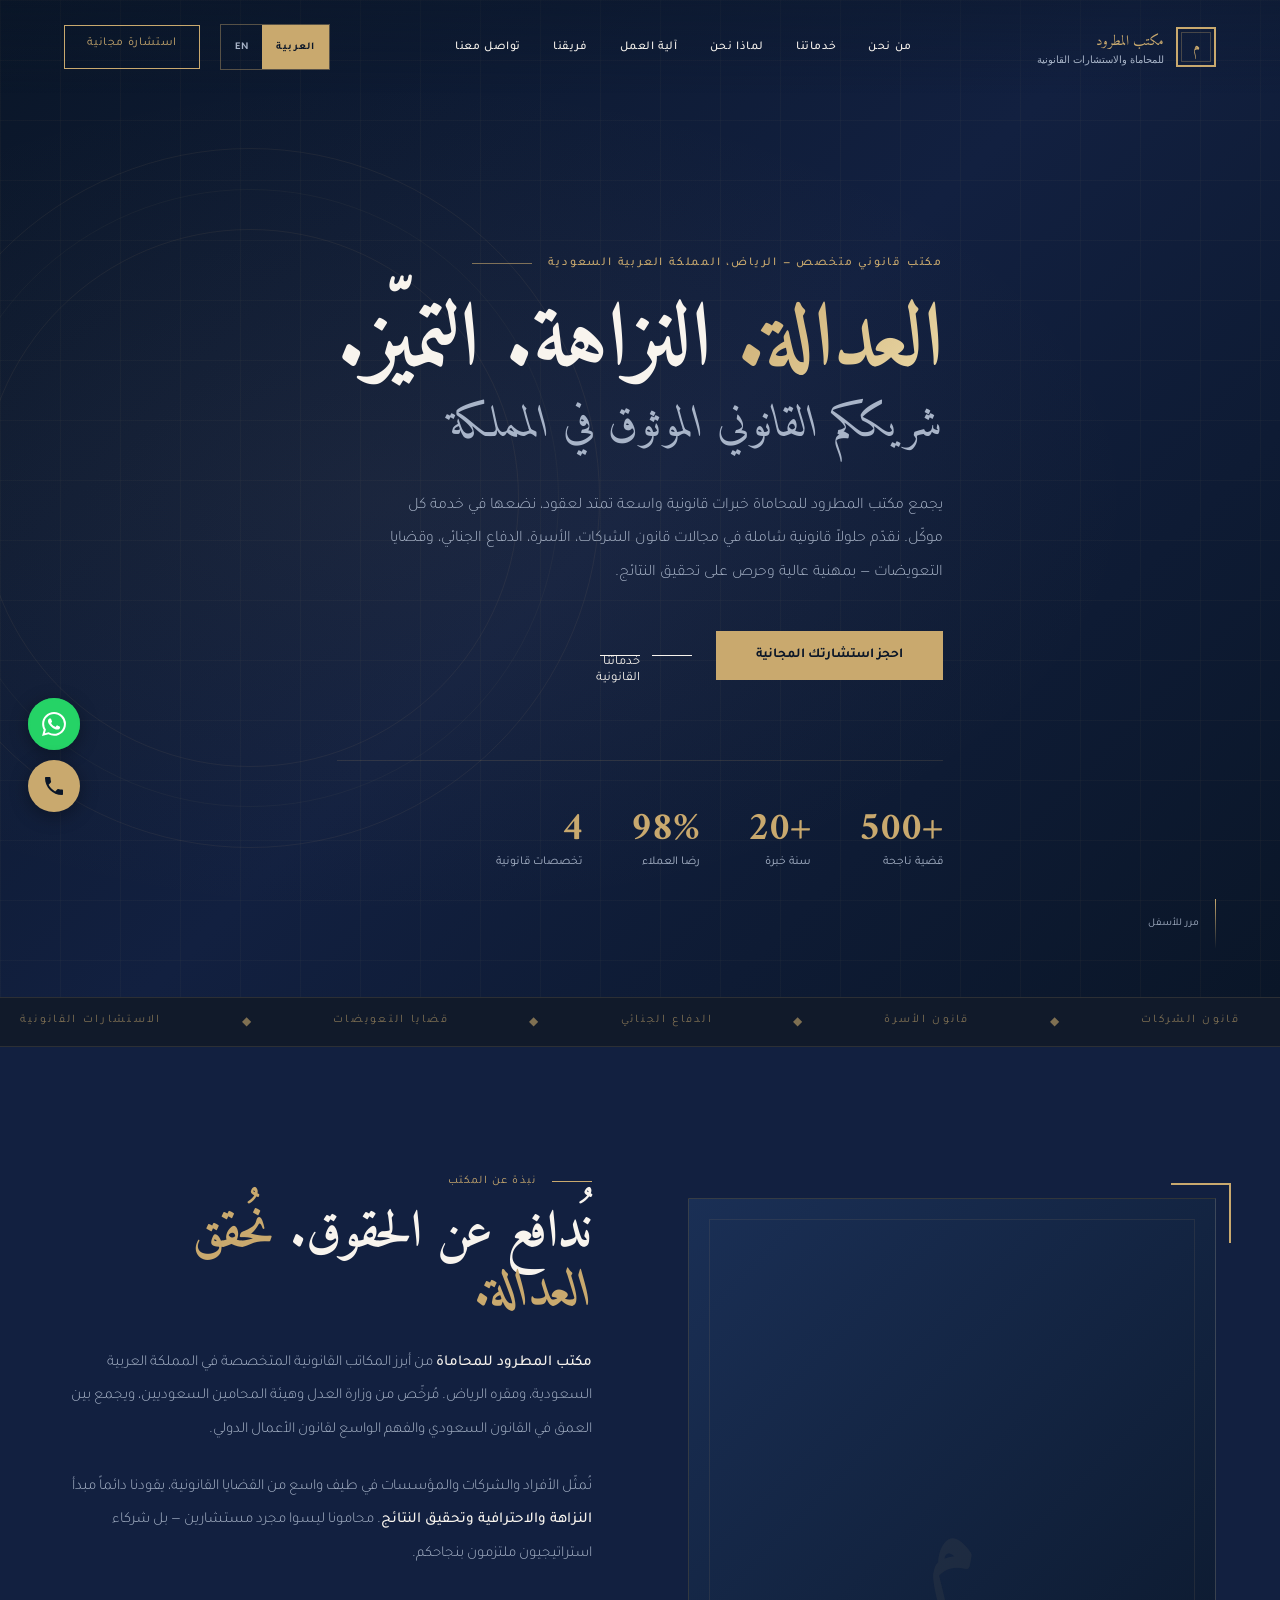
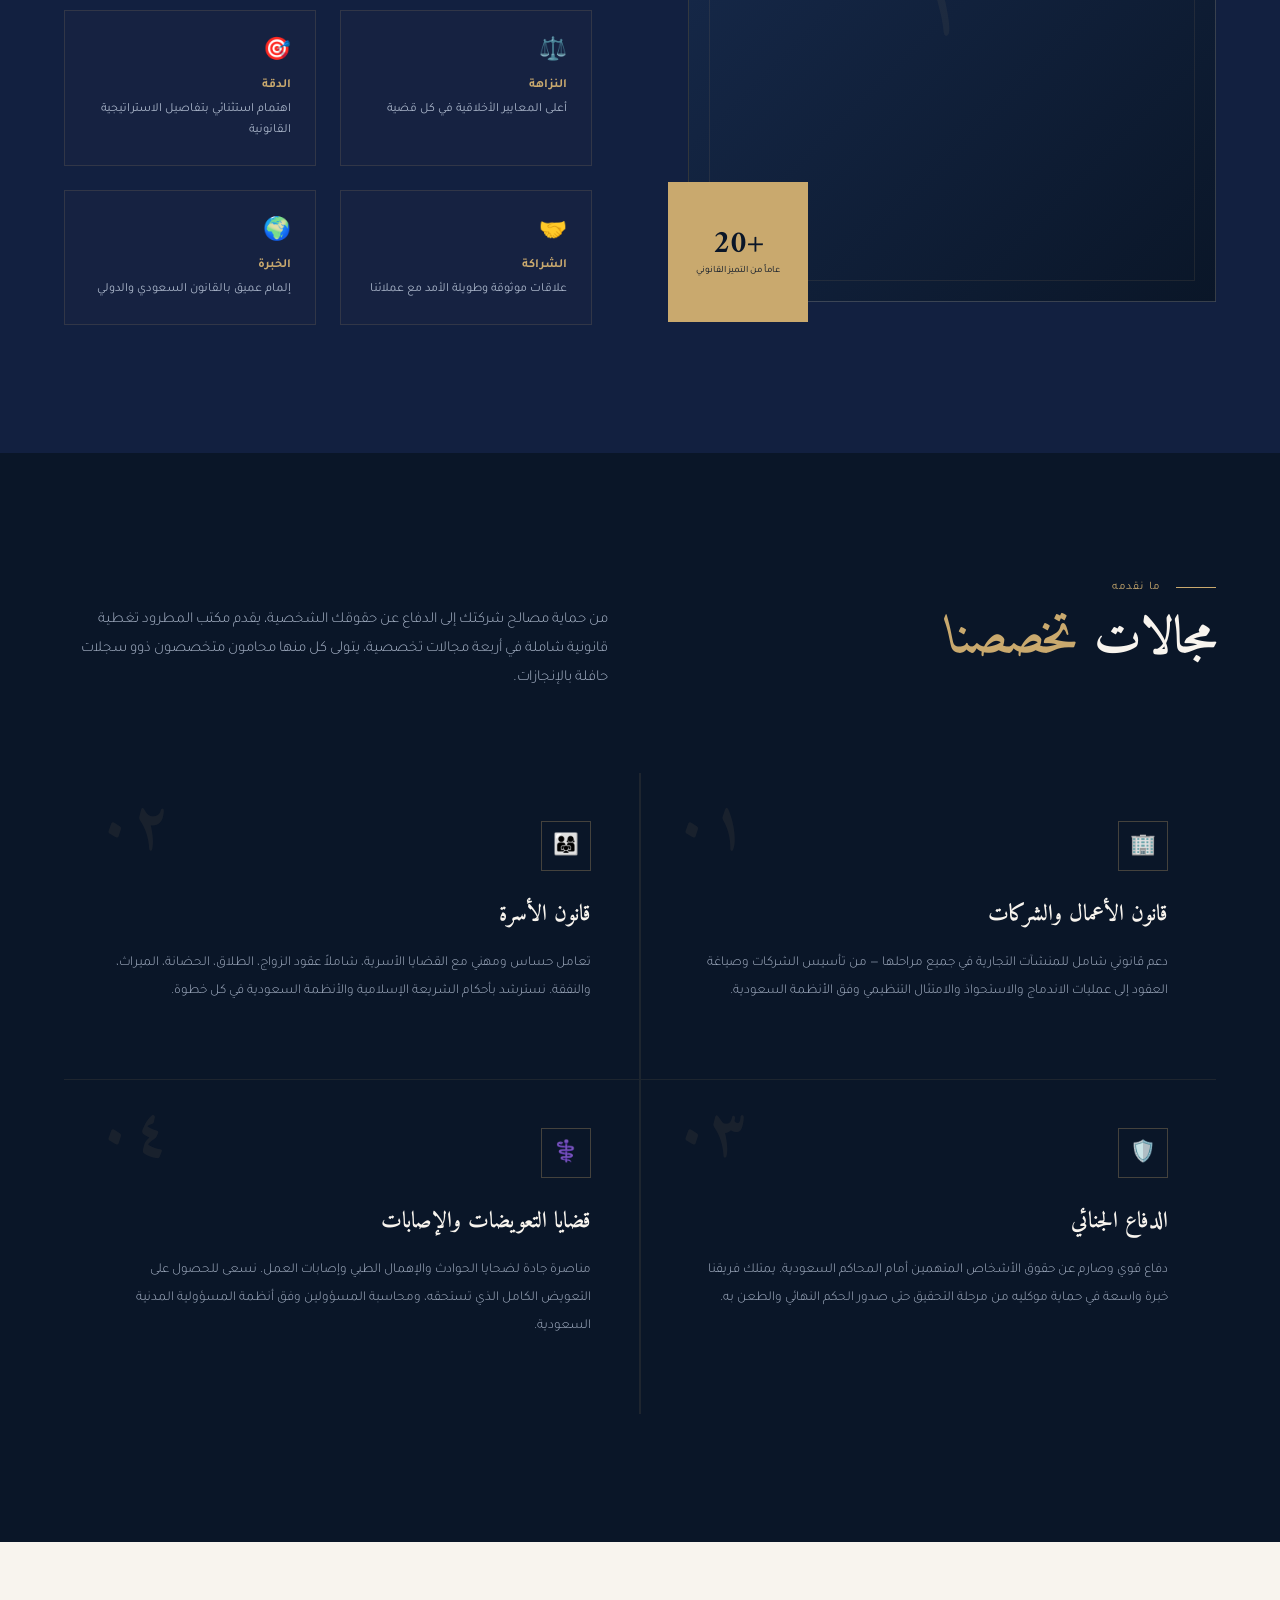
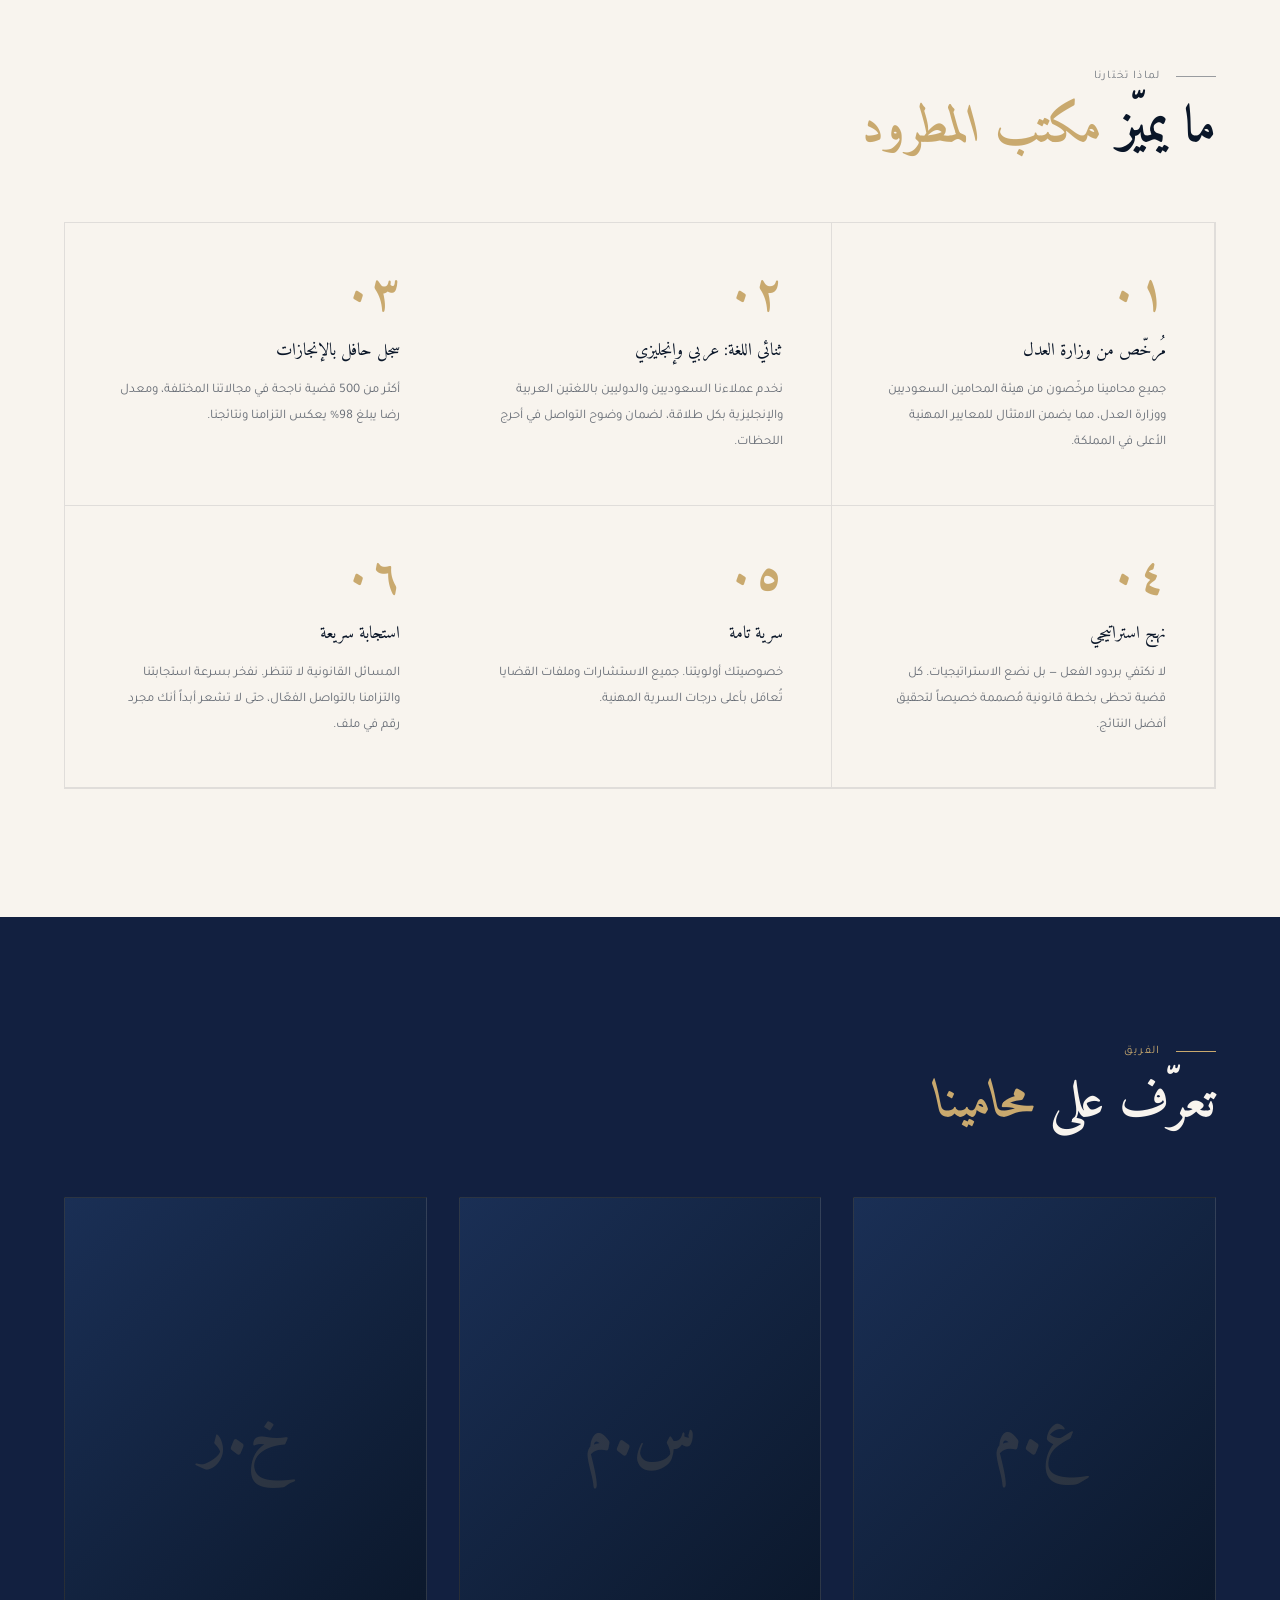
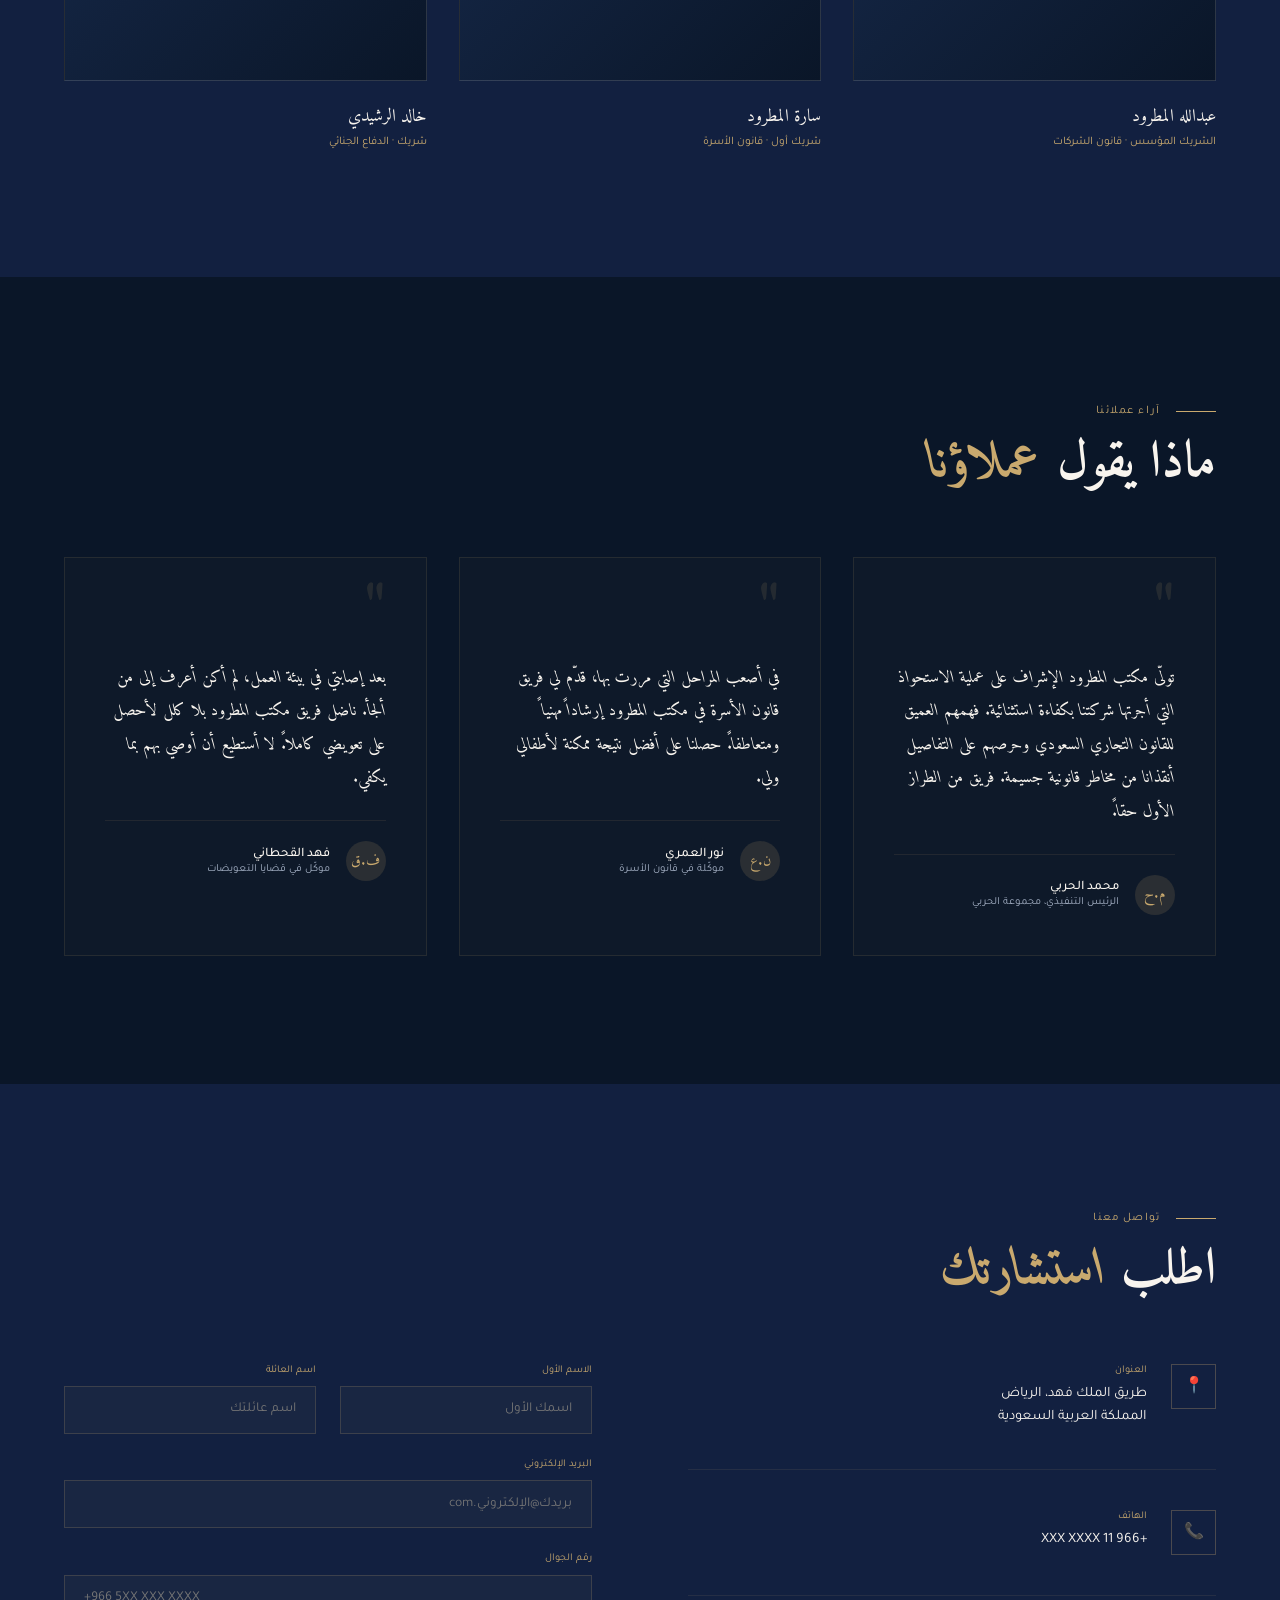
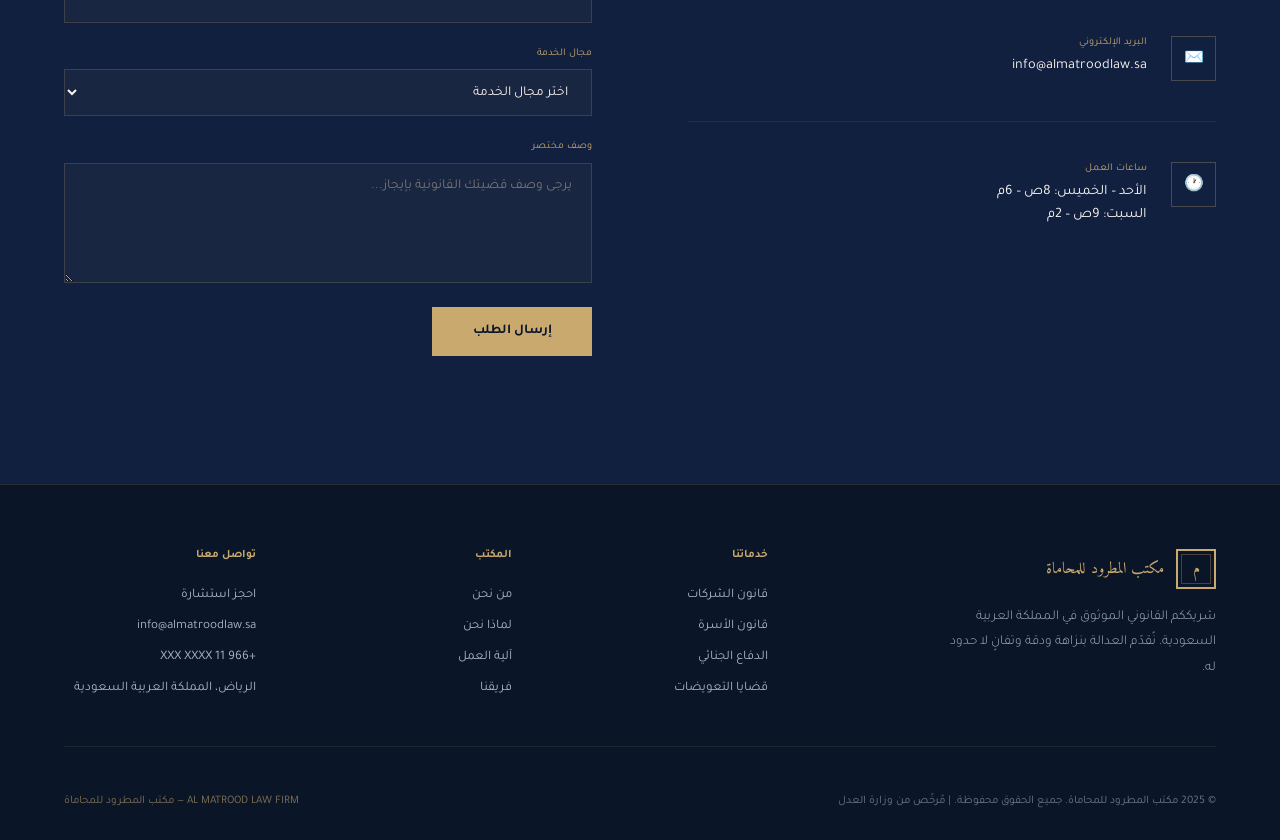
==== commit a49dbfeb: "Add files via upload" ====
--- a/index.html
+++ b/index.html
@@ -2,7 +2,7 @@
 <html lang="ar" dir="rtl">
 <head>
 <meta charset="UTF-8">
-<meta name="viewport" content="width=device-width, initial-scale=1.0">
+<meta name="viewport" content="width=device-width, initial-scale=1.0, viewport-fit=cover">
 <title>مكتب المطرود للمحاماة | التميز القانوني في المملكة العربية السعودية</title>
 <link href="https://fonts.googleapis.com/css2?family=Playfair+Display:wght@400;600;700;900&family=Montserrat:wght@300;400;500;600&family=Tajawal:wght@300;400;500;700&family=Amiri:ital,wght@0,400;0,700;1,400&display=swap" rel="stylesheet">
 <style>
@@ -288,6 +288,7 @@
   }
 
 </style>
+<link rel="stylesheet" href="global-enhancements.css">
 </head>
 <body>
 
@@ -720,5 +721,6 @@
 window.addEventListener('resize', () => { if (window.innerWidth > 900) closeMobileMenu(); });
 
 </script>
+<script src="global-enhancements.js"></script>
 </body>
 </html>
--- a/global-enhancements.css
+++ b/global-enhancements.css
@@ -0,0 +1,489 @@
+/* ═══════════════════════════════════════════════════════════════
+   AL MATROOD LAW FIRM — GLOBAL ENHANCEMENTS v2
+   Top-tier polish: scroll progress · float CTAs · mobile UX
+   ═══════════════════════════════════════════════════════════════ */
+
+/* ── BASE POLISH ────────────────────────────────────────────── */
+html { -webkit-text-size-adjust: 100%; scroll-behavior: smooth; }
+* { -webkit-tap-highlight-color: transparent; }
+body { -webkit-font-smoothing: antialiased; -moz-osx-font-smoothing: grayscale; }
+
+/* ── CUSTOM SCROLLBAR ────────────────────────────────────────── */
+::-webkit-scrollbar { width: 4px; }
+::-webkit-scrollbar-track { background: var(--navy, #0A1628); }
+::-webkit-scrollbar-thumb { background: var(--gold-dark, #9A7A45); border-radius: 2px; }
+::-webkit-scrollbar-thumb:hover { background: var(--gold, #C9A96E); }
+
+/* ── SCROLL PROGRESS BAR ─────────────────────────────────────── */
+#scroll-progress {
+  position: fixed; top: 0; left: 0;
+  width: 0%; height: 3px;
+  background: linear-gradient(90deg, var(--gold-dark, #9A7A45), var(--gold, #C9A96E), var(--gold-light, #E8D5A3));
+  z-index: 10000;
+  transition: width 0.08s linear;
+  pointer-events: none;
+}
+
+/* ── BACK TO TOP BUTTON ──────────────────────────────────────── */
+#back-to-top {
+  position: fixed;
+  bottom: 2rem; right: 2rem;
+  width: 48px; height: 48px;
+  background: rgba(10, 22, 40, 0.92);
+  border: 1px solid rgba(201, 169, 110, 0.45);
+  color: var(--gold, #C9A96E);
+  display: flex; align-items: center; justify-content: center;
+  cursor: pointer;
+  opacity: 0; visibility: hidden;
+  transform: translateY(12px);
+  transition: opacity 0.35s ease, visibility 0.35s ease, transform 0.35s ease, background 0.25s, border-color 0.25s;
+  z-index: 850;
+  backdrop-filter: blur(12px);
+  -webkit-backdrop-filter: blur(12px);
+}
+[dir="rtl"] #back-to-top { right: auto; left: 2rem; }
+#back-to-top.visible { opacity: 1; visibility: visible; transform: translateY(0); }
+#back-to-top:hover { background: var(--gold, #C9A96E); color: var(--navy, #0A1628); border-color: var(--gold, #C9A96E); }
+#back-to-top svg { width: 20px; height: 20px; fill: currentColor; }
+
+/* ── FLOATING CTA BUTTONS ────────────────────────────────────── */
+#float-cta {
+  position: fixed;
+  bottom: 5.5rem; right: 1.75rem;
+  z-index: 850;
+  display: flex; flex-direction: column; gap: 0.65rem;
+  align-items: flex-end;
+}
+[dir="rtl"] #float-cta { right: auto; left: 1.75rem; align-items: flex-start; }
+
+.float-btn {
+  width: 52px; height: 52px;
+  border-radius: 50%;
+  display: flex; align-items: center; justify-content: center;
+  cursor: pointer;
+  transition: transform 0.3s ease, box-shadow 0.3s ease;
+  box-shadow: 0 4px 18px rgba(0, 0, 0, 0.35);
+  text-decoration: none;
+  position: relative;
+  flex-shrink: 0;
+}
+.float-btn svg { width: 24px; height: 24px; fill: currentColor; flex-shrink: 0; }
+
+.float-btn-whatsapp {
+  background: #25D366; color: #fff;
+  animation: floatIn 0.5s ease 1.2s both;
+}
+.float-btn-whatsapp:hover { transform: scale(1.1); box-shadow: 0 8px 28px rgba(37, 211, 102, 0.45); }
+
+.float-btn-phone {
+  background: var(--gold, #C9A96E); color: var(--navy, #0A1628);
+  animation: floatIn 0.5s ease 1.4s both;
+}
+.float-btn-phone:hover { transform: scale(1.1); box-shadow: 0 8px 28px rgba(201, 169, 110, 0.45); }
+
+@keyframes floatIn { from { opacity: 0; transform: scale(0.6); } to { opacity: 1; transform: scale(1); } }
+
+/* WhatsApp pulse ring */
+.float-btn-whatsapp::after {
+  content: '';
+  position: absolute; inset: 0;
+  border-radius: 50%;
+  border: 2px solid rgba(37, 211, 102, 0.6);
+  animation: waPulse 2.2s ease-out infinite;
+  pointer-events: none;
+}
+@keyframes waPulse {
+  0%   { transform: scale(1); opacity: 0.8; }
+  100% { transform: scale(1.75); opacity: 0; }
+}
+
+/* Tooltips */
+.float-btn-tooltip {
+  position: absolute;
+  right: 60px; top: 50%;
+  transform: translateY(-50%);
+  background: rgba(10, 22, 40, 0.96);
+  color: var(--cream, #F8F4EE);
+  font-size: 0.7rem;
+  font-family: var(--font-body, 'Tajawal', sans-serif);
+  padding: 0.4rem 0.85rem;
+  white-space: nowrap;
+  border: 1px solid rgba(201, 169, 110, 0.2);
+  opacity: 0; visibility: hidden;
+  transition: opacity 0.2s ease, visibility 0.2s ease;
+  pointer-events: none;
+}
+[dir="rtl"] .float-btn-tooltip { right: auto; left: 60px; }
+.float-btn:hover .float-btn-tooltip { opacity: 1; visibility: visible; }
+
+/* ── MOBILE STICKY BOTTOM BAR ────────────────────────────────── */
+#mobile-sticky {
+  display: none;
+  position: fixed; bottom: 0; left: 0; right: 0;
+  z-index: 820;
+  background: rgba(10, 22, 40, 0.97);
+  border-top: 1px solid rgba(201, 169, 110, 0.22);
+  backdrop-filter: blur(20px);
+  -webkit-backdrop-filter: blur(20px);
+  padding: 0.75rem 1.25rem calc(0.75rem + env(safe-area-inset-bottom));
+}
+.mobile-sticky-inner {
+  display: flex; gap: 0.65rem;
+  max-width: 480px; margin: 0 auto;
+}
+.mobile-sticky-btn {
+  flex: 1; padding: 0.85rem 0.5rem;
+  font-family: var(--font-body, 'Tajawal', sans-serif);
+  font-size: 0.85rem; font-weight: 600;
+  text-align: center;
+  text-decoration: none;
+  display: flex; align-items: center; justify-content: center; gap: 0.4rem;
+  transition: all 0.2s ease;
+  white-space: nowrap;
+  min-height: 48px;
+}
+.mobile-sticky-primary { background: var(--gold, #C9A96E); color: var(--navy, #0A1628); }
+.mobile-sticky-primary:hover { background: var(--gold-light, #E8D5A3); }
+.mobile-sticky-secondary { background: transparent; color: var(--gold, #C9A96E); border: 1px solid rgba(201, 169, 110, 0.45); }
+.mobile-sticky-secondary:hover { background: rgba(201, 169, 110, 0.08); }
+
+/* ── BREAKPOINT: MOBILE STICKY VISIBLE ──────────────────────── */
+@media (max-width: 900px) {
+  #mobile-sticky { display: flex; }
+  /* Raise float buttons above sticky bar */
+  #float-cta { bottom: 7.5rem; }
+  #back-to-top { bottom: 7.5rem; }
+  /* Prevent content hidden behind sticky bar */
+  footer { padding-bottom: calc(4rem + 80px); }
+}
+
+/* ── BREAKPOINT: TABLET (600–768px) ─────────────────────────── */
+@media (max-width: 768px) {
+  .container { padding: 0 2rem; }
+  .page-hero-content { padding: 0 2rem; padding-top: 7.5rem; padding-bottom: 3rem; }
+  section { padding: 5.5rem 0; }
+
+  /* Services page: service expand */
+  .service-expand { grid-template-columns: 1fr !important; }
+  .service-sidebar {
+    padding: 2.5rem !important;
+    border-left: none !important; border-right: none !important;
+    border-bottom: 1px solid rgba(201, 169, 110, 0.15);
+    flex-direction: row; flex-wrap: wrap; gap: 1.5rem;
+    align-items: flex-start;
+  }
+  .service-body { padding: 2.5rem !important; }
+  .service-sub-grid { grid-template-columns: 1fr 1fr !important; }
+
+  /* About grid: stack image last on mobile for RTL */
+  .about-grid { grid-template-columns: 1fr !important; gap: 3rem !important; }
+  /* Show text first in RTL mobile (visually cleaner) */
+  [dir="rtl"] .about-grid .about-visual { order: 2; }
+  [dir="rtl"] .about-grid .about-text  { order: 1; }
+
+  .about-frame { max-height: 320px; }
+  .about-badge { width: 110px; height: 110px; }
+
+  /* Practice grid */
+  .practice-grid { grid-template-columns: 1fr !important; }
+  .practice-header { grid-template-columns: 1fr !important; gap: 1.5rem !important; }
+
+  /* Why grid */
+  .why-grid { grid-template-columns: 1fr 1fr !important; }
+
+  /* Team & testimonials */
+  .team-grid { grid-template-columns: 1fr 1fr !important; }
+  .testimonials-grid { grid-template-columns: 1fr !important; }
+
+  /* Retainer */
+  .retainer-grid { grid-template-columns: 1fr !important; }
+
+  /* Footer */
+  .footer-grid { grid-template-columns: 1fr 1fr !important; }
+  .footer-bottom { flex-direction: column; gap: 0.75rem; text-align: center; }
+
+  /* Hero stats: 2-column grid */
+  .hero-stats { display: grid !important; grid-template-columns: 1fr 1fr; gap: 1.5rem; }
+  .hero-stats > div { border: none; padding: 0; }
+
+  /* Contact grid */
+  .contact-grid { grid-template-columns: 1fr !important; gap: 3rem !important; }
+
+  /* Process page */
+  .area-steps { grid-template-columns: 1fr 1fr !important; }
+}
+
+/* ── BREAKPOINT: SMALL MOBILE (max 480px) ───────────────────── */
+@media (max-width: 480px) {
+  .container { padding: 0 1.1rem !important; }
+  section { padding: 4rem 0 !important; }
+  nav { padding: 1rem 1.1rem !important; }
+  nav.scrolled { padding: 0.8rem 1.1rem !important; }
+
+  .hero-content { padding: 0 1.1rem !important; padding-top: 6rem !important; }
+  .page-hero-content { padding: 0 1.1rem !important; padding-top: 6rem !important; padding-bottom: 2rem !important; }
+
+  /* Hero */
+  .hero-title { font-size: clamp(2rem, 8.5vw, 3rem) !important; }
+  .hero-body  { font-size: 0.9rem !important; }
+  .hero-actions { flex-direction: column !important; align-items: stretch !important; }
+  .btn-primary { text-align: center; }
+  .hero-stats { grid-template-columns: 1fr 1fr !important; gap: 1.25rem !important; }
+  .stat-number { font-size: 2rem !important; }
+  .scroll-indicator { display: none !important; }
+
+  /* Sections */
+  .section-title { font-size: clamp(1.6rem, 6vw, 2.5rem) !important; }
+  .page-title    { font-size: clamp(2rem, 7vw, 3.5rem) !important; }
+
+  /* Why grid: 1 column */
+  .why-grid { grid-template-columns: 1fr !important; }
+  .why-item { padding: 2rem !important; }
+  .why-item:nth-child(3n), [dir="rtl"] .why-item:nth-child(3n) {
+    border-right: none !important; border-left: none !important;
+  }
+
+  /* About pillars: 1 column */
+  .about-pillars { grid-template-columns: 1fr 1fr !important; }
+  .about-badge { width: 90px !important; height: 90px !important; bottom: -12px !important; left: -12px !important; }
+  [lang="en"] .about-badge { left: auto !important; right: -12px !important; }
+  .badge-year { font-size: 1.4rem !important; }
+
+  /* Practice cards */
+  .practice-card { padding: 2rem !important; }
+  .practice-num  { font-size: 3rem !important; }
+
+  /* Team */
+  .team-grid { grid-template-columns: 1fr !important; }
+  .team-img  { aspect-ratio: 4/3 !important; }
+  .team-initials { font-size: 3rem !important; }
+
+  /* Testimonials */
+  .testimonials-grid { grid-template-columns: 1fr !important; }
+  .testimonial-text { font-size: 0.95rem !important; }
+
+  /* Contact form */
+  .form-row { grid-template-columns: 1fr !important; }
+
+  /* Services page */
+  .service-sub-grid { grid-template-columns: 1fr !important; }
+  .service-sidebar, .service-body { padding: 1.75rem !important; }
+
+  /* Footer */
+  .footer-grid { grid-template-columns: 1fr !important; }
+  .footer-bottom { flex-direction: column !important; gap: 0.7rem !important; text-align: center !important; }
+
+  /* Process steps */
+  .area-steps { grid-template-columns: 1fr !important; }
+  .stats-inner { grid-template-columns: 1fr 1fr !important; }
+
+  /* Retainer */
+  .retainer-grid { grid-template-columns: 1fr !important; }
+
+  /* Mobile menu text */
+  .mobile-menu a { font-size: 1.2rem !important; padding: 0.65rem 0 !important; }
+}
+
+/* ── TOUCH TARGET MINIMUMS ───────────────────────────────────── */
+.nav-cta, .btn-primary, .form-submit, .plan-btn, .service-cta,
+.mobile-sticky-btn, .hamburger, .lang-btn, .nav-links a {
+  min-height: 44px;
+}
+.hamburger { min-width: 44px; }
+
+/* ── GOLD SHIMMER — hero accent text ─────────────────────────── */
+.hero-title .accent {
+  background: linear-gradient(135deg, var(--gold, #C9A96E) 0%, var(--gold-light, #E8D5A3) 45%, var(--gold, #C9A96E) 100%);
+  background-size: 250% 100%;
+  -webkit-background-clip: text;
+  -webkit-text-fill-color: transparent;
+  background-clip: text;
+  animation: goldShimmer 5s ease-in-out infinite;
+}
+@keyframes goldShimmer {
+  0%   { background-position: 200% 0; }
+  100% { background-position: -200% 0; }
+}
+
+/* ── ENHANCED HOVER EFFECTS ──────────────────────────────────── */
+.practice-card { will-change: transform; }
+.practice-card:hover { transform: translateY(-3px); }
+.retainer-card { transition: transform 0.3s ease, box-shadow 0.3s ease, border-color 0.3s ease, background 0.3s ease; }
+.retainer-card:hover { transform: translateY(-3px); box-shadow: 0 12px 40px rgba(0, 0, 0, 0.2); }
+.retainer-card.featured:hover { box-shadow: 0 14px 50px rgba(201, 169, 110, 0.18); }
+.team-card { transition: transform 0.3s ease; }
+.team-card:hover { transform: translateY(-4px); }
+
+/* ── BETTER FOCUS STATES ─────────────────────────────────────── */
+a:focus-visible, button:focus-visible, input:focus-visible,
+select:focus-visible, textarea:focus-visible {
+  outline: 2px solid var(--gold, #C9A96E);
+  outline-offset: 3px;
+}
+
+/* ── BETTER ARABIC TYPOGRAPHY ────────────────────────────────── */
+[lang="ar"] .hero-body          { line-height: 2.1; }
+[lang="ar"] .practice-desc      { line-height: 2.05; }
+[lang="ar"] .about-text p       { line-height: 2.2; }
+[lang="ar"] .service-desc       { line-height: 2.1; }
+[lang="ar"] .testimonial-text   { line-height: 2.0; }
+[lang="ar"] .why-desc           { line-height: 2.0; }
+[lang="ar"] .plan-features li   { line-height: 1.9; }
+
+/* ── PAGE HERO IMPROVEMENT ───────────────────────────────────── */
+.page-hero { min-height: 48vh; }
+
+/* ── NAV SUBTLE GLASS ────────────────────────────────────────── */
+nav:not(.scrolled) { background: linear-gradient(to bottom, rgba(10,22,40,0.35) 0%, transparent 100%); }
+
+/* ── WIDER SCREENS: LIMIT NAV PADDING ───────────────────────── */
+@media (max-width: 1200px) {
+  nav { padding: 1.5rem 2.5rem; }
+  nav.scrolled { padding: 1rem 2.5rem; }
+  .container { padding: 0 2.5rem; }
+  .hero-content { padding: 0 2.5rem; padding-top: 8rem; }
+  .page-hero-content { padding: 0 2.5rem; padding-top: 8rem; padding-bottom: 4rem; }
+}
+@media (max-width: 900px) {
+  nav { padding: 1rem 1.5rem !important; }
+  nav.scrolled { padding: 0.8rem 1.5rem !important; }
+  .container { padding: 0 1.5rem !important; }
+  .hero-content { padding: 0 1.5rem !important; padding-top: 7rem !important; }
+  .page-hero-content { padding: 0 1.5rem !important; padding-top: 7rem !important; padding-bottom: 3rem !important; }
+
+  /* Improve mobile menu */
+  .mobile-menu { padding: 2rem 1.5rem; gap: 0 !important; }
+  .mobile-menu a {
+    width: 100%; text-align: center !important;
+    border-bottom: 1px solid rgba(201, 169, 110, 0.07);
+    padding: 0.9rem 0 !important;
+  }
+  .mobile-menu a:last-of-type { border-bottom: none; }
+  .mobile-menu .mobile-cta { width: 80%; max-width: 280px; }
+}
+
+/* ── WHY SECTION FIX (cream background) ─────────────────────── */
+#why .section-label-line { background: rgba(10, 22, 40, 0.4) !important; }
+#why .section-label-text { color: rgba(10, 22, 40, 0.55) !important; }
+
+/* ── FORM SUBMIT MIN WIDTH ───────────────────────────────────── */
+.form-submit { min-width: 160px; }
+
+/* ── SMOOTH SECTION TRANSITIONS ─────────────────────────────── */
+.reveal { transition: opacity 0.75s cubic-bezier(0.4, 0, 0.2, 1), transform 0.75s cubic-bezier(0.4, 0, 0.2, 1); }
+
+/* ── SERVICE SIDEBAR RTL/LTR FIX ────────────────────────────── */
+[dir="rtl"] .service-sidebar { border-left: none; border-right: 1px solid rgba(201, 169, 110, 0.12); }
+[dir="ltr"] .service-sidebar { border-right: none; border-left: 1px solid rgba(201, 169, 110, 0.12); }
+
+/* ── PRACTICE CARD LINK DIRECTION FIX ───────────────────────── */
+[dir="ltr"] .practice-link { transform: translateX(-10px); }
+[dir="ltr"] .practice-card:hover .practice-link { transform: translateX(0); }
+
+/* ── STATS COUNTER STYLE ─────────────────────────────────────── */
+.stat-number { font-variant-numeric: tabular-nums; }
+
+/* ── IMAGE PLACEHOLDER SHIMMER ───────────────────────────────── */
+.about-frame, .team-img {
+  background: linear-gradient(135deg, var(--navy-light, #1A2F55), var(--navy, #0A1628));
+}
+
+/* ── PAGE-SPECIFIC TABLET FIXES ──────────────────────────────── */
+@media (max-width: 768px) {
+  /* consultant.html */
+  .lead-grid        { grid-template-columns: 1fr !important; gap: 3rem !important; }
+  .attorneys-grid   { grid-template-columns: 1fr 1fr !important; }
+  .support-grid     { grid-template-columns: 1fr 1fr !important; }
+  .values-row       { grid-template-columns: 1fr 1fr !important; }
+  /* why-us.html */
+  .reasons-grid     { grid-template-columns: 1fr !important; }
+  .t-row            { grid-template-columns: 1fr !important; }
+  .stats-inner      { grid-template-columns: 1fr 1fr !important; padding: 0 2rem !important; }
+  /* process.html */
+  .commit-grid      { grid-template-columns: 1fr 1fr !important; }
+  .area-steps       { grid-template-columns: 1fr 1fr !important; }
+  .tabs             { flex-direction: column !important; }
+  .step-inner       { grid-template-columns: 1fr !important; }
+  .step-meta        { grid-template-columns: 1fr 1fr !important; }
+}
+
+@media (max-width: 480px) {
+  /* consultant.html */
+  .attorneys-grid   { grid-template-columns: 1fr !important; }
+  .support-grid     { grid-template-columns: 1fr 1fr !important; }
+  .values-row       { grid-template-columns: 1fr !important; }
+  .credentials      { grid-template-columns: 1fr !important; }
+  .lead-name        { font-size: 2rem !important; }
+  /* why-us.html */
+  .stats-inner      { grid-template-columns: 1fr 1fr !important; padding: 0 1.1rem !important; }
+  .stat-n           { font-size: 2.5rem !important; }
+  /* process.html */
+  .commit-grid      { grid-template-columns: 1fr !important; }
+  .step-meta        { grid-template-columns: 1fr !important; }
+  .area-steps       { grid-template-columns: 1fr !important; }
+  .timeline         { padding-right: 1.5rem !important; }
+  [lang="en"] .timeline { padding-left: 1.5rem !important; padding-right: 0 !important; }
+  .step-dot         { right: -2rem !important; }
+  [lang="en"] .step-dot { left: -2rem !important; right: auto !important; }
+}
+
+/* ── COMPARE TABLE SCROLL HINT ───────────────────────────────── */
+.compare-wrap { -webkit-overflow-scrolling: touch; }
+.compare-wrap::after {
+  content: '';
+  display: block;
+  height: 4px;
+  background: linear-gradient(90deg, transparent, rgba(201,169,110,0.2));
+  pointer-events: none;
+}
+
+/* ── STATS BAND PADDING FIX ──────────────────────────────────── */
+.stats-band { overflow: hidden; }
+
+/* ── CTA BAND MOBILE FIX ─────────────────────────────────────── */
+@media (max-width: 480px) {
+  .cta-band { padding: 3.5rem 1.5rem !important; }
+  .btn-gold { min-height: 48px; display: inline-flex; align-items: center; justify-content: center; }
+}
+
+/* ── REASON CARD MOBILE ──────────────────────────────────────── */
+@media (max-width: 480px) {
+  .reason-card { padding: 2.5rem 2rem !important; }
+  .reason-num  { font-size: 4rem !important; }
+}
+
+/* ── PORTRAIT FRAME MOBILE ───────────────────────────────────── */
+@media (max-width: 768px) {
+  .portrait-frame  { max-height: 340px; }
+  .lead-badge      { right: 0 !important; left: auto !important; bottom: 1rem !important; }
+  [lang="en"] .lead-badge { left: 0 !important; right: auto !important; }
+}
+@media (max-width: 480px) {
+  .portrait-frame { max-height: 260px; }
+}
+
+/* ── SAFE AREA INSET (iOS notch) ─────────────────────────────── */
+#mobile-sticky {
+  padding-bottom: calc(0.75rem + env(safe-area-inset-bottom, 0px));
+}
+
+/* ── CONTACT PAGE MOBILE ─────────────────────────────────────── */
+@media (max-width: 480px) {
+  .form-wrap       { padding: 1.5rem !important; }
+  .map-ph          { height: 260px !important; }
+  .faq-q           { padding: 1.25rem 1.5rem !important; }
+  .faq-a-inner     { padding: 0 1.5rem 1.25rem !important; }
+  .ci-item         { gap: 1rem !important; }
+  .ci-icon         { width: 40px !important; height: 40px !important; flex-shrink: 0 !important; }
+}
+
+/* ── PROCESS PAGE TABS MOBILE ────────────────────────────────── */
+@media (max-width: 480px) {
+  .tab { padding: 0.9rem 1rem !important; font-size: 0.75rem !important; }
+  .as  { padding: 1.75rem 1.25rem !important; }
+}
+
+/* ── REMOVE EXCESS FOOTER BOTTOM PADDING ON DESKTOP ─────────── */
+@media (min-width: 901px) {
+  footer { padding-bottom: 2rem; }
+}
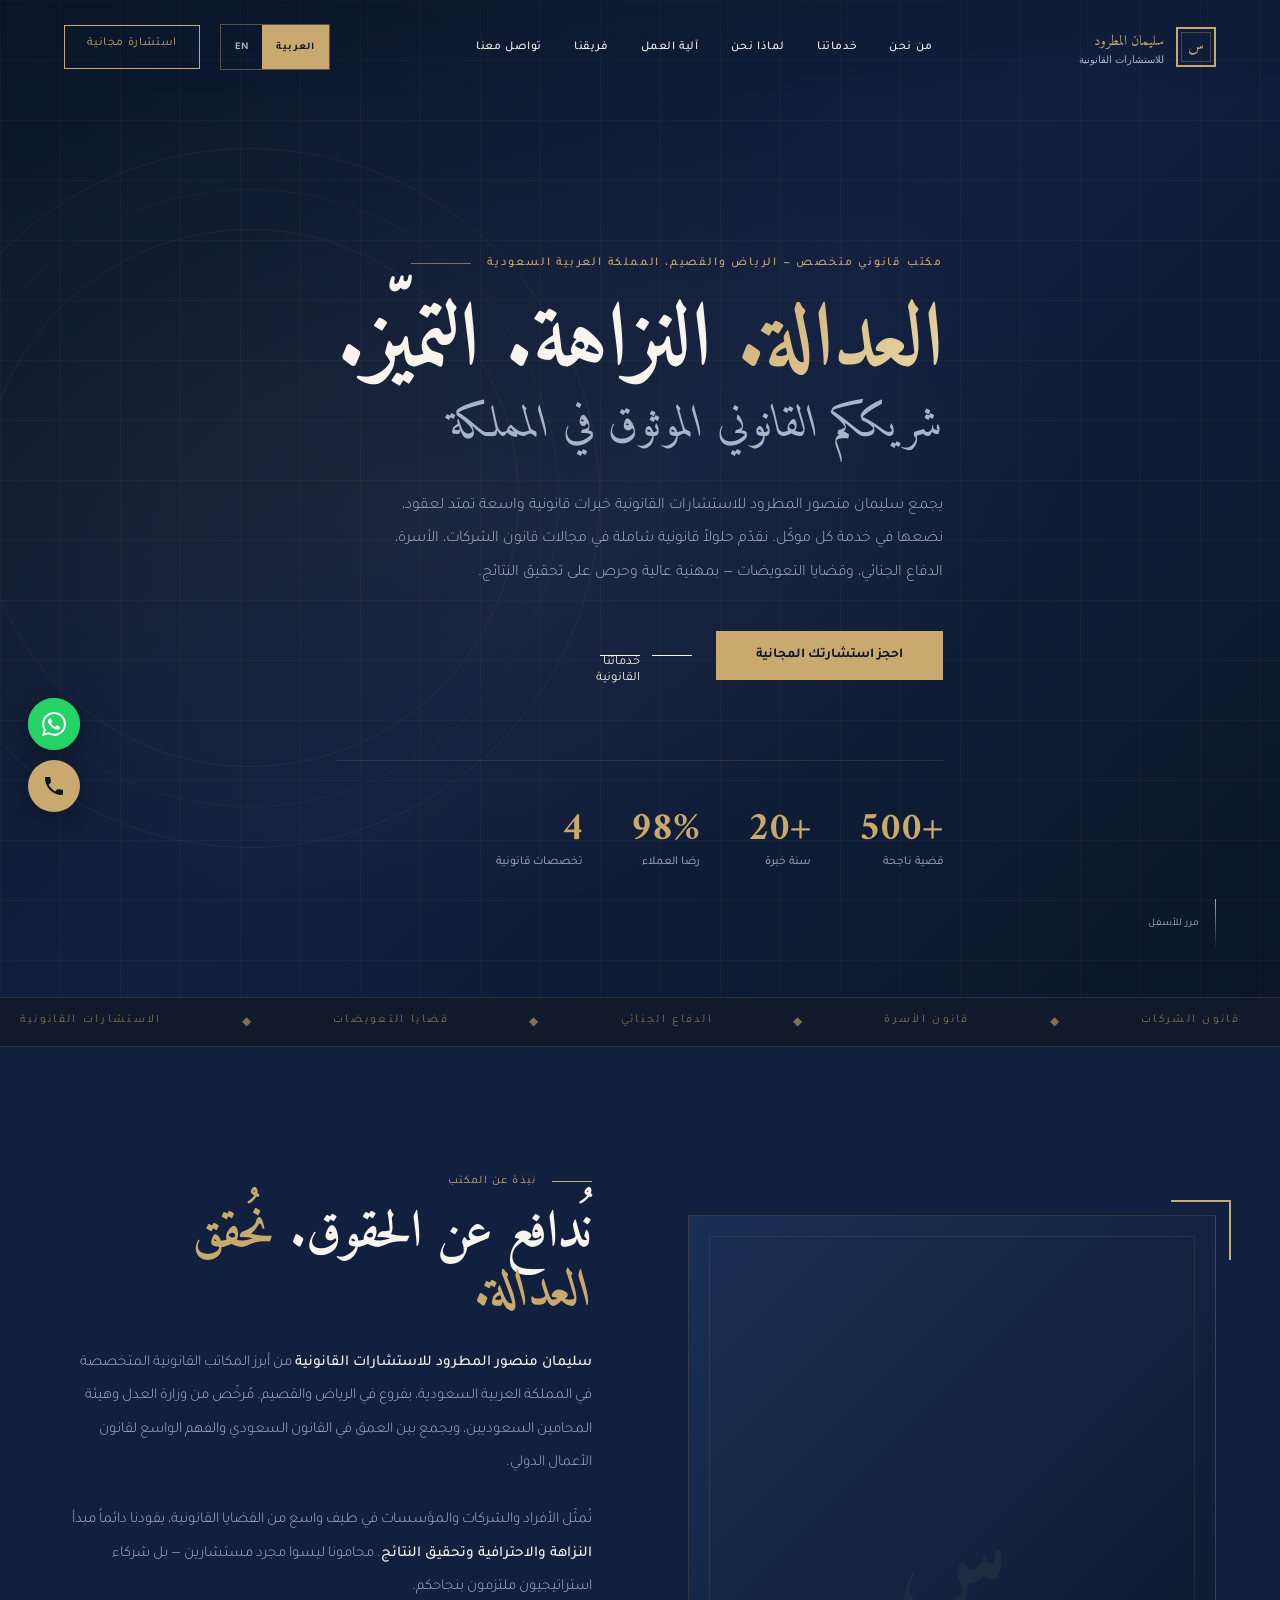
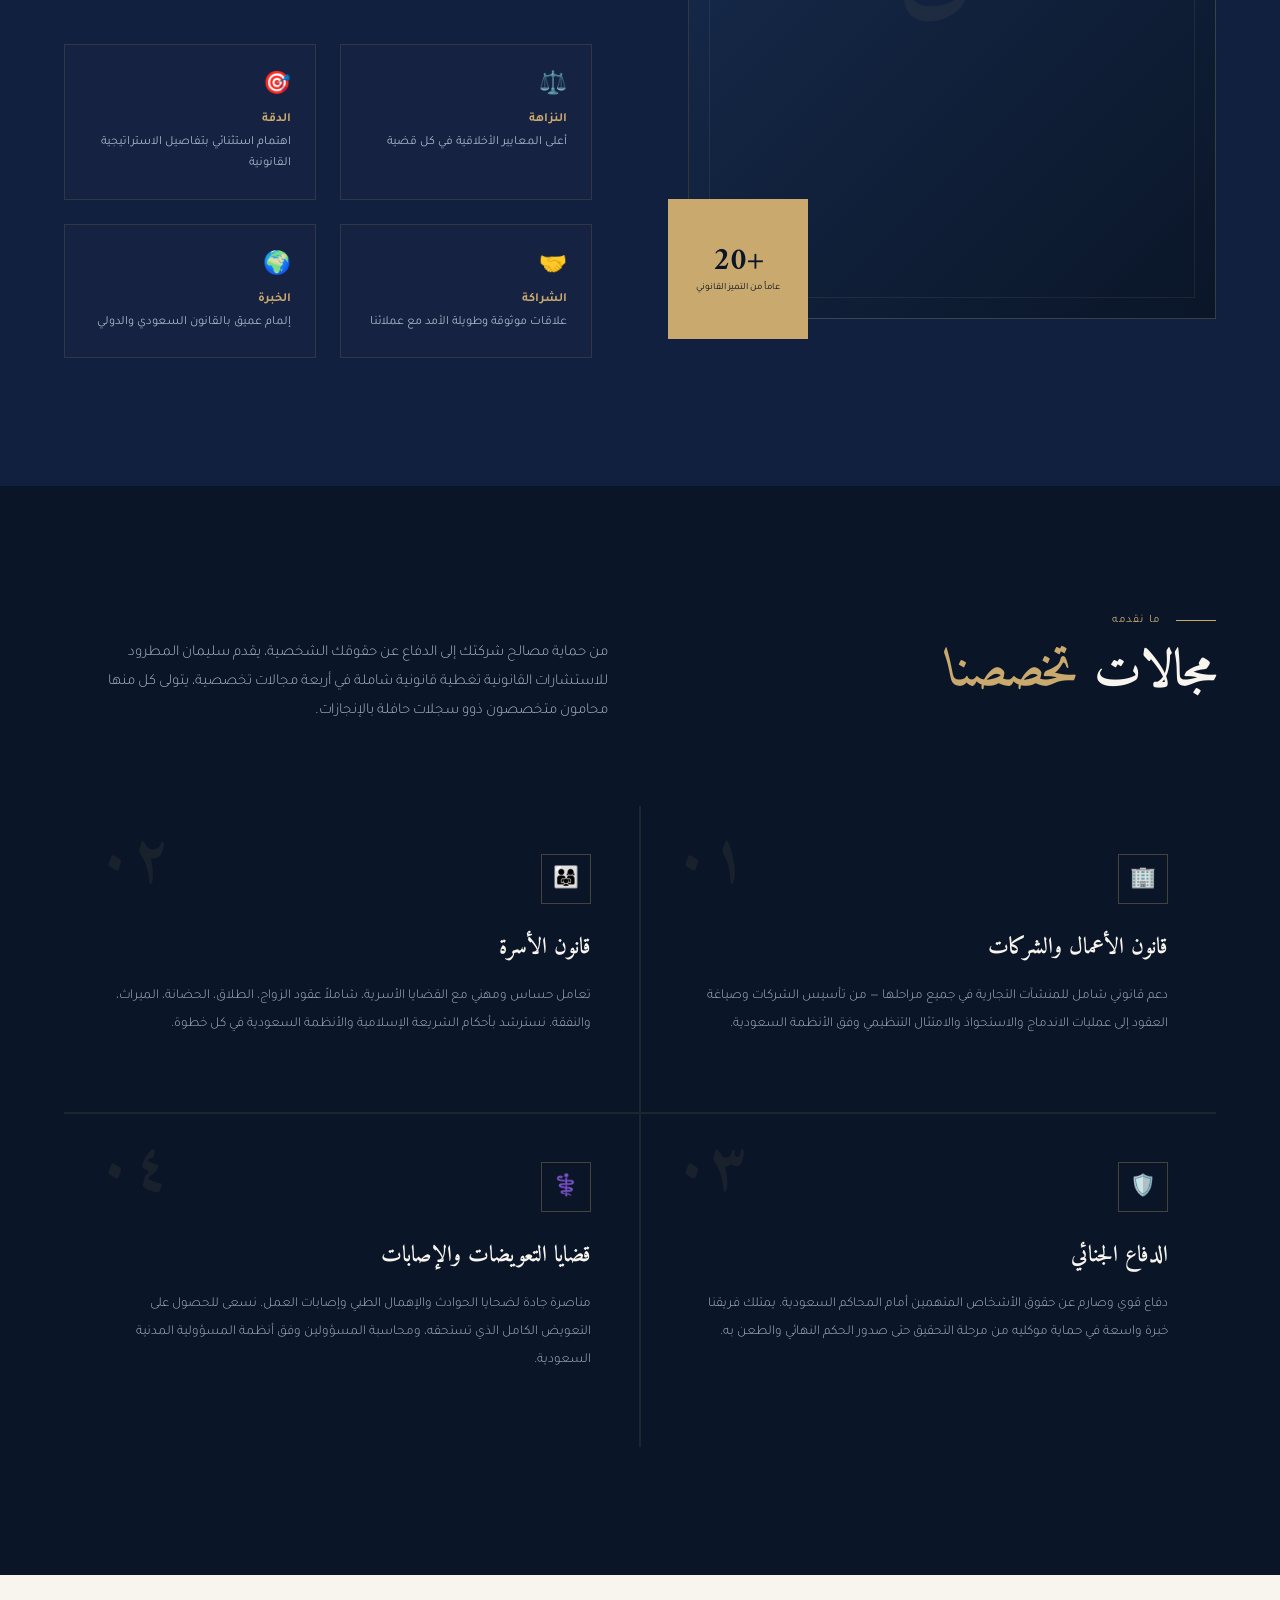
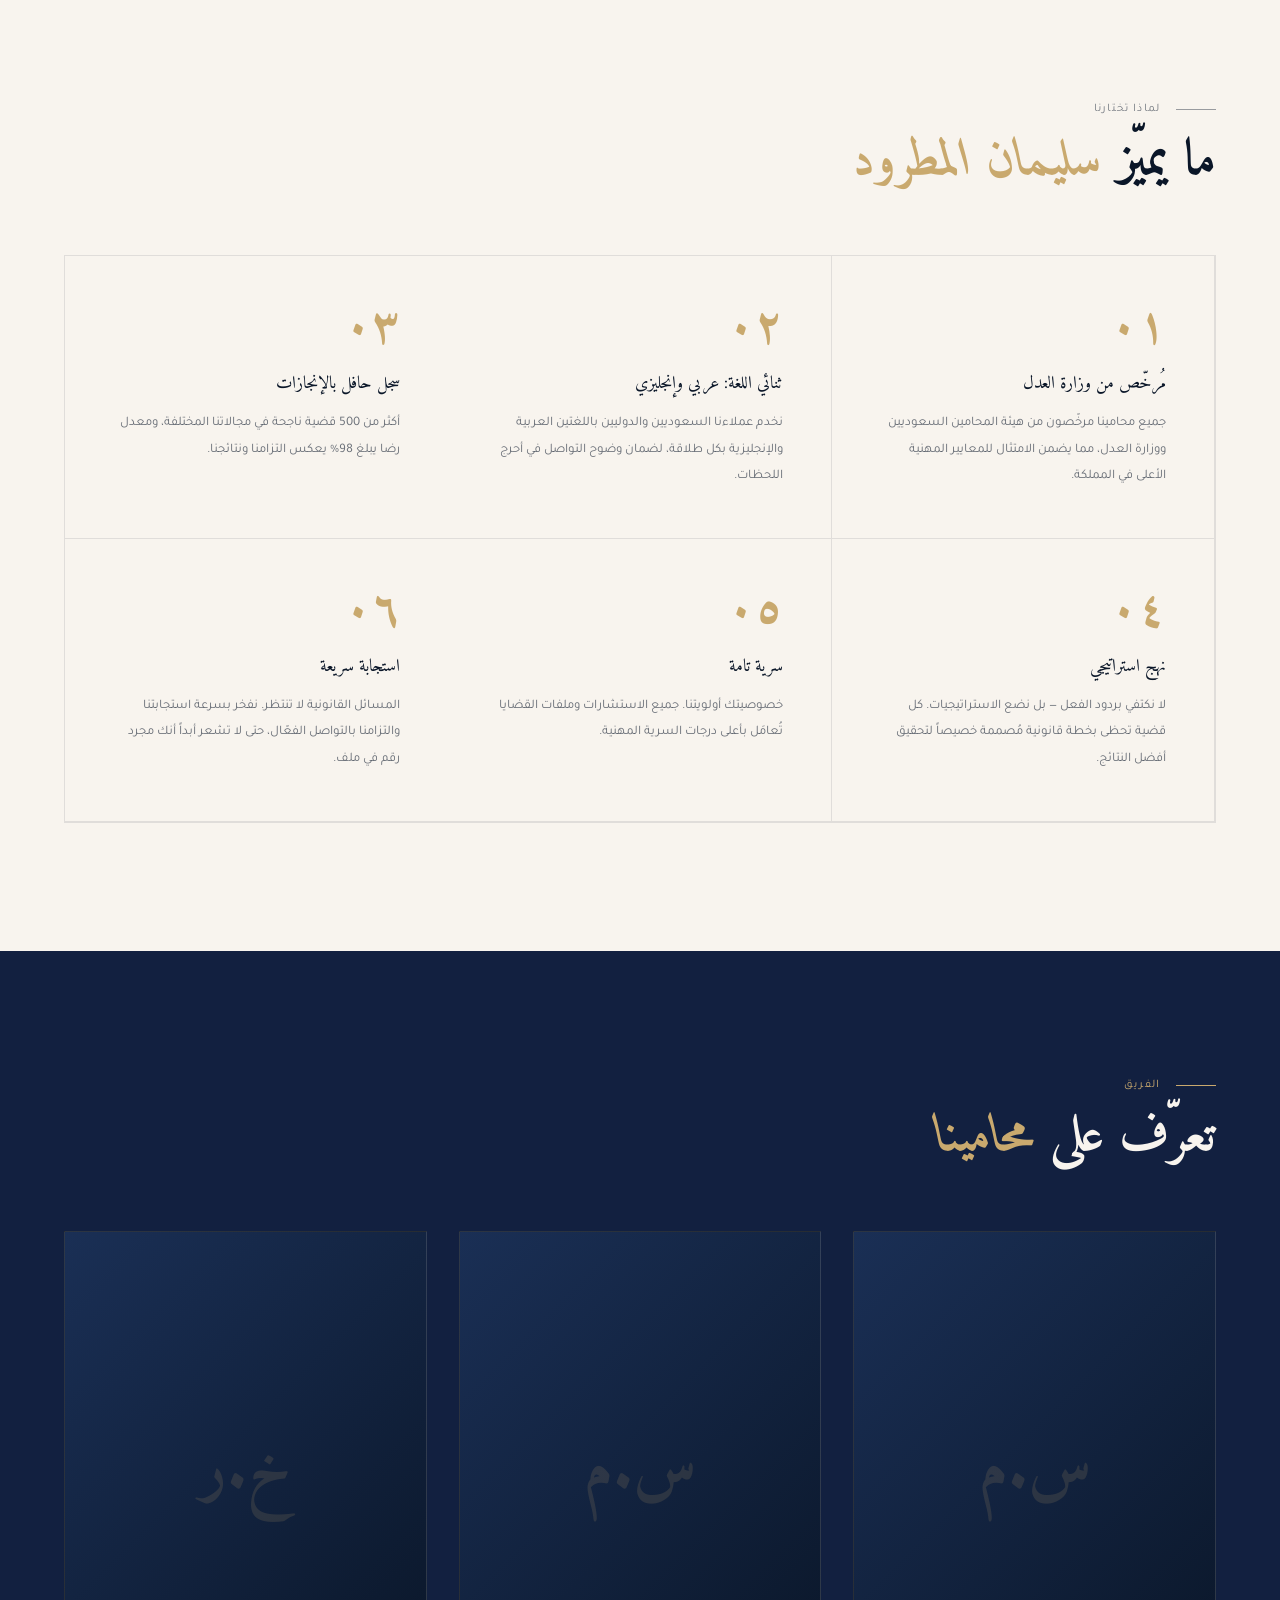
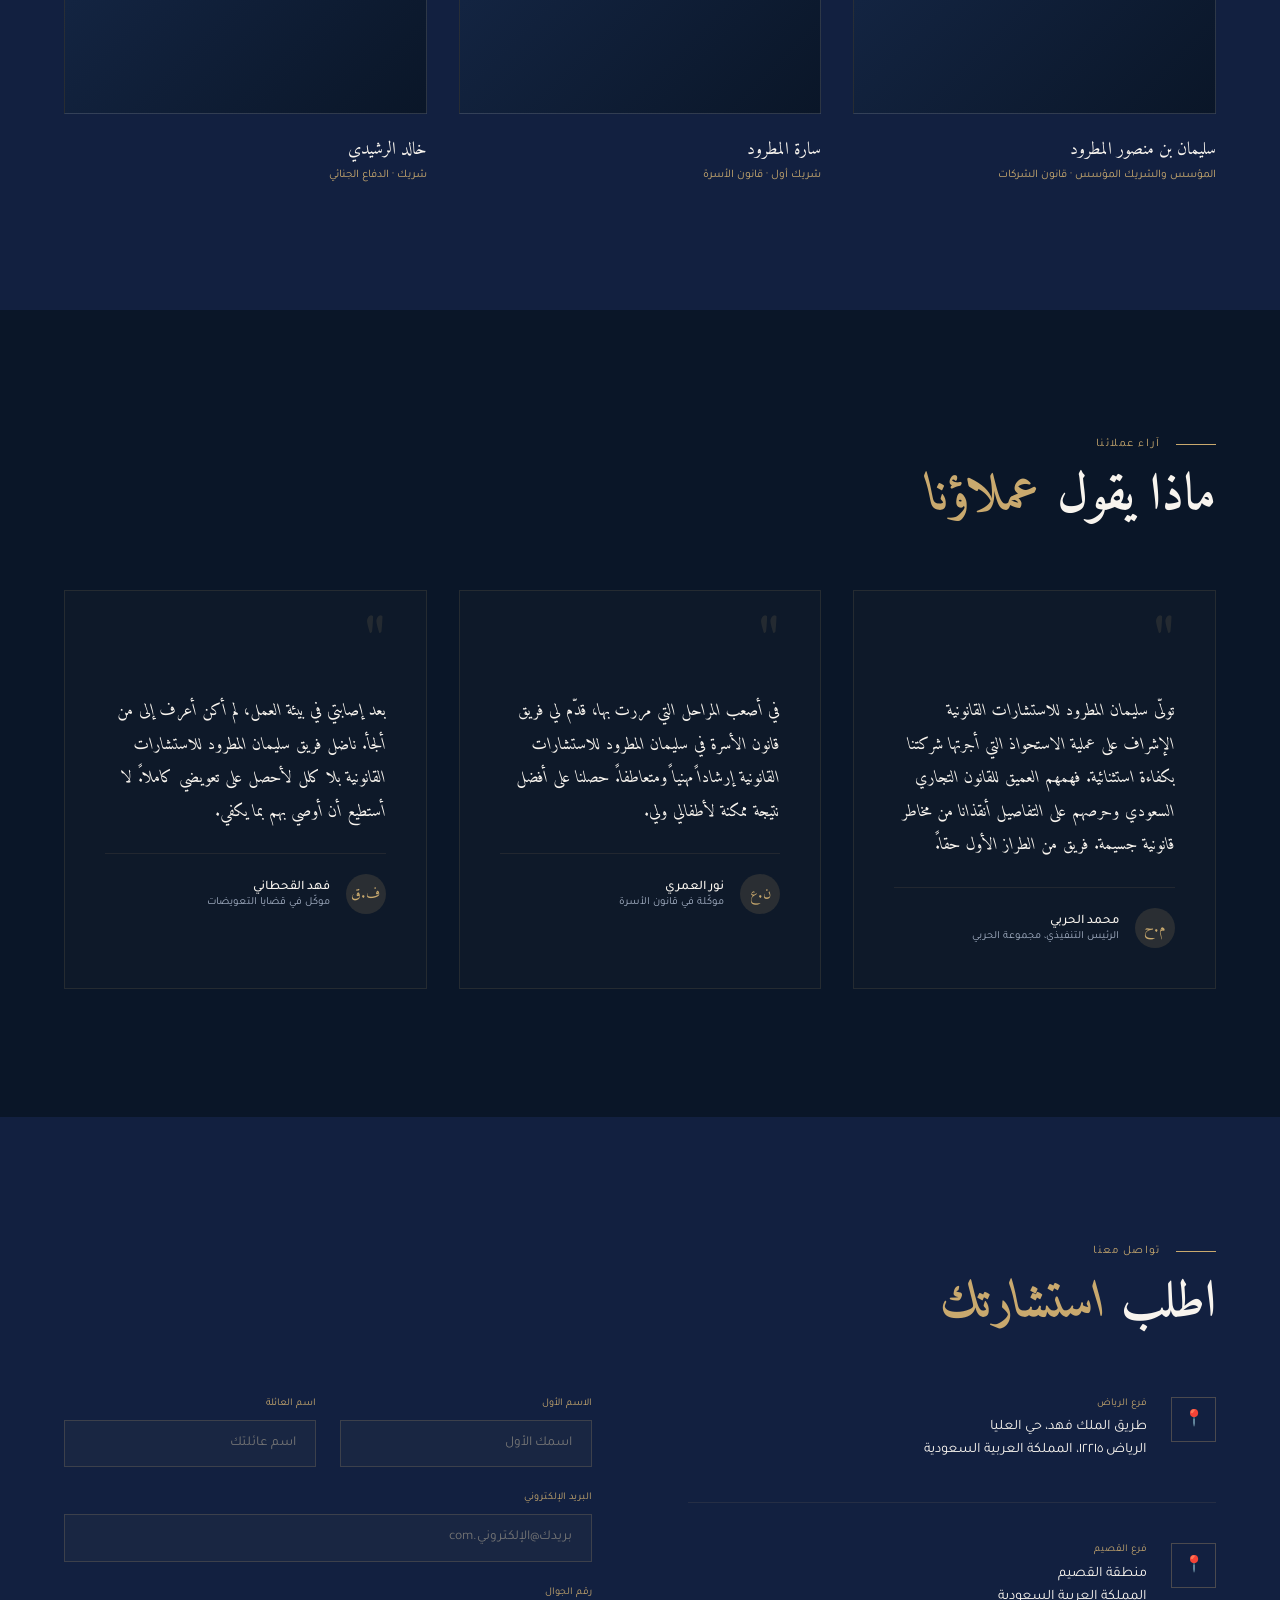
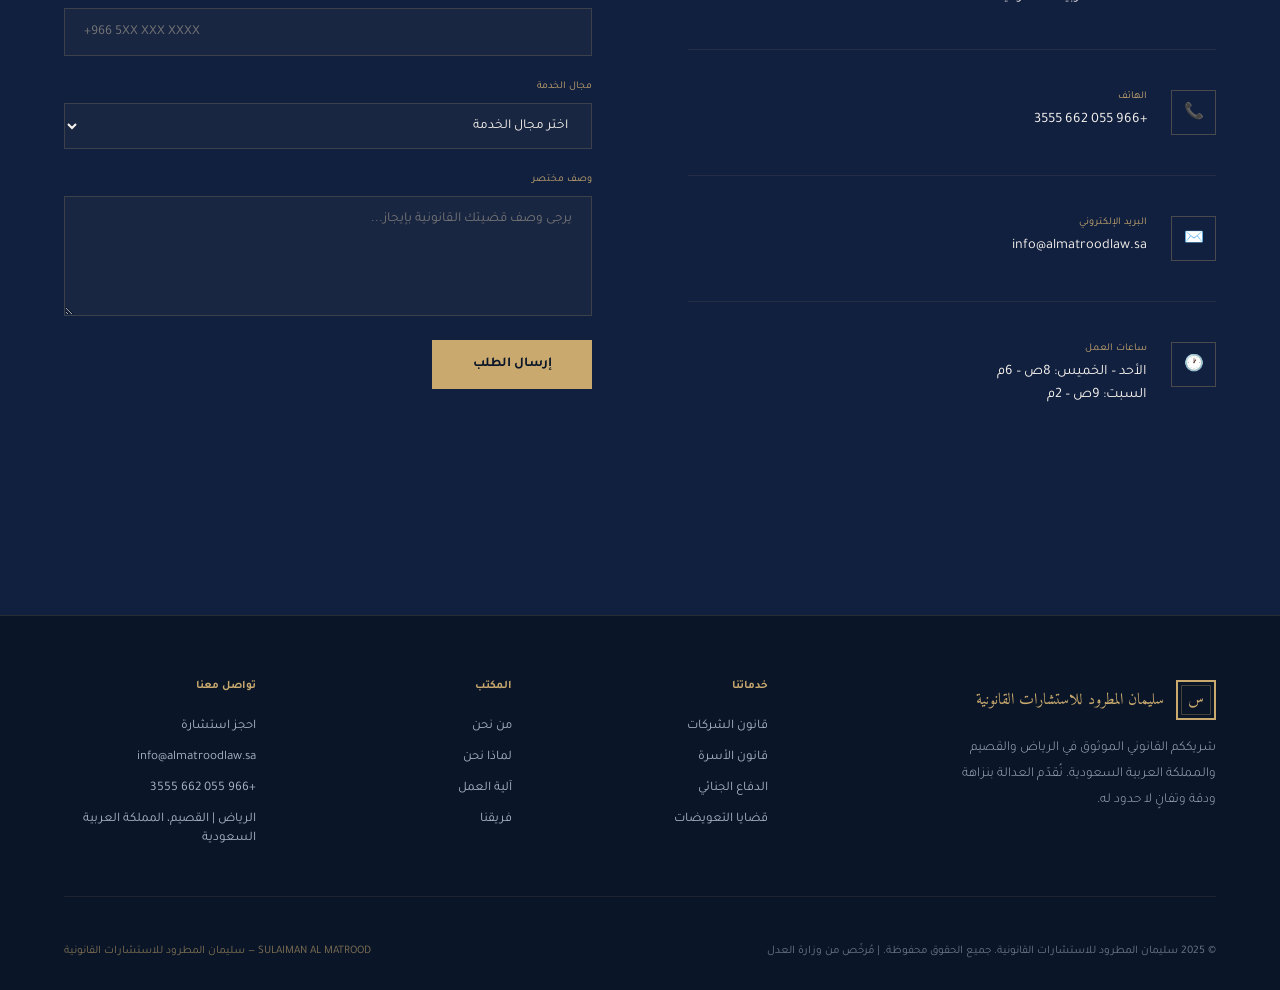
==== commit 3d8e3b76: "Add files via upload" ====
--- a/index.html
+++ b/index.html
@@ -3,7 +3,83 @@
 <head>
 <meta charset="UTF-8">
 <meta name="viewport" content="width=device-width, initial-scale=1.0, viewport-fit=cover">
-<title>مكتب المطرود للمحاماة | التميز القانوني في المملكة العربية السعودية</title>
+<title>سليمان المطرود للاستشارات القانونية | محامي الرياض والقصيم</title>
+
+<!-- ═══ SEO META ═══ -->
+<meta name="description" content="سليمان بن منصور المطرود — مكتب استشارات قانونية متخصص في الرياض والقصيم. خبرة +٢٠ عاماً في قانون الشركات والأسرة والدفاع الجنائي. استشارة مجانية: 0556623555">
+<meta name="keywords" content="محامي الرياض, محامي القصيم, استشارات قانونية الرياض, مكتب محاماة الرياض, سليمان المطرود, محامي شركات السعودية, محامي أسرة, دفاع جنائي, قانون الشركات السعودي, lawyer Riyadh Saudi Arabia, legal consultations Riyadh, Saudi law firm, corporate lawyer Saudi Arabia, family law Saudi Arabia, criminal defense Riyadh, Sulaiman Al Matrood, Al Matrood legal consultations">
+<meta name="author" content="سليمان بن منصور المطرود">
+<meta name="robots" content="index, follow, max-snippet:-1, max-image-preview:large, max-video-preview:-1">
+<meta name="geo.region" content="SA-01">
+<meta name="geo.placename" content="Riyadh, Al Qasim, Saudi Arabia">
+<link rel="canonical" href="https://www.almatroodlaw.sa/">
+<link rel="alternate" hreflang="ar" href="https://www.almatroodlaw.sa/">
+<link rel="alternate" hreflang="en" href="https://www.almatroodlaw.sa/">
+<link rel="alternate" hreflang="x-default" href="https://www.almatroodlaw.sa/">
+<!-- Open Graph -->
+<meta property="og:type" content="website">
+<meta property="og:url" content="https://www.almatroodlaw.sa/">
+<meta property="og:title" content="سليمان المطرود للاستشارات القانونية | محامي الرياض والقصيم">
+<meta property="og:description" content="مكتب استشارات قانونية متخصص في الرياض والقصيم. خبرة +٢٠ عاماً في قانون الشركات، الأسرة، الدفاع الجنائي. استشارة مجانية.">
+<meta property="og:site_name" content="سليمان المطرود للاستشارات القانونية">
+<meta property="og:locale" content="ar_SA">
+<meta property="og:locale:alternate" content="en_US">
+<!-- Twitter Card -->
+<meta name="twitter:card" content="summary_large_image">
+<meta name="twitter:title" content="سليمان المطرود للاستشارات القانونية">
+<meta name="twitter:description" content="محامي متخصص في الرياض والقصيم | قانون الشركات | الأسرة | الدفاع الجنائي">
+<!-- Schema.org JSON-LD -->
+<script type="application/ld+json">
+{
+  "@context": "https://schema.org",
+  "@graph": [
+    {
+      "@type": "LegalService",
+      "@id": "https://www.almatroodlaw.sa/#firm",
+      "name": "سليمان منصور المطرود للاستشارات القانونية",
+      "alternateName": "Sulaiman Al Matrood Legal Consultations",
+      "url": "https://www.almatroodlaw.sa",
+      "description": "مكتب استشارات قانونية متخصص في الرياض والقصيم، يقدم خدمات قانونية شاملة في قانون الشركات والأسرة والدفاع الجنائي وقضايا التعويضات",
+      "founder": {
+        "@type": "Person",
+        "name": "سليمان بن منصور المطرود",
+        "alternateName": "Sulaiman bin Mansour Al Matrood",
+        "jobTitle": "المؤسس والشريك المؤسس"
+      },
+      "location": [
+        {
+          "@type": "PostalAddress",
+          "streetAddress": "طريق الملك فهد، حي العليا",
+          "addressLocality": "الرياض",
+          "postalCode": "12215",
+          "addressCountry": "SA"
+        },
+        {
+          "@type": "PostalAddress",
+          "addressLocality": "القصيم",
+          "addressCountry": "SA"
+        }
+      ],
+      "telephone": "+9660556623555",
+      "email": "info@almatroodlaw.sa",
+      "areaServed": ["الرياض", "القصيم", "المملكة العربية السعودية"],
+      "serviceType": ["قانون الشركات", "قانون الأسرة", "الدفاع الجنائي", "قضايا التعويضات", "الاستشارات القانونية"],
+      "knowsLanguage": ["ar", "en"],
+      "openingHours": ["Su-Th 08:00-18:00", "Sa 09:00-14:00"],
+      "priceRange": "$$"
+    },
+    {
+      "@type": "WebSite",
+      "@id": "https://www.almatroodlaw.sa/#website",
+      "url": "https://www.almatroodlaw.sa",
+      "name": "سليمان المطرود للاستشارات القانونية",
+      "inLanguage": ["ar", "en"],
+      "publisher": { "@id": "https://www.almatroodlaw.sa/#firm" }
+    }
+  ]
+}
+</script>
+
 <link href="https://fonts.googleapis.com/css2?family=Playfair+Display:wght@400;600;700;900&family=Montserrat:wght@300;400;500;600&family=Tajawal:wght@300;400;500;700&family=Amiri:ital,wght@0,400;0,700;1,400&display=swap" rel="stylesheet">
 <style>
   :root {
@@ -292,14 +368,14 @@
 </head>
 <body>
 
-<div id="preloader"><div class="preloader-emblem">مكتب المطرود</div></div>
+<div id="preloader"><div class="preloader-emblem">سليمان المطرود</div></div>
 
 <nav id="navbar">
   <a href="index.html" class="nav-logo">
-    <div class="logo-mark">م</div>
+    <div class="logo-mark">س</div>
     <div>
-      <div style="font-size:0.9rem;" data-ar="مكتب المطرود" data-en="AL MATROOD">مكتب المطرود</div>
-      <div style="font-size:0.6rem;color:var(--text-light);font-family:'Montserrat',sans-serif;font-weight:300;" data-ar="للمحاماة والاستشارات القانونية" data-en="LAW FIRM">للمحاماة والاستشارات القانونية</div>
+      <div style="font-size:0.9rem;" data-ar="سليمان المطرود" data-en="SULAIMAN AL MATROOD">سليمان المطرود</div>
+      <div style="font-size:0.6rem;color:var(--text-light);font-family:'Montserrat',sans-serif;font-weight:300;" data-ar="للاستشارات القانونية" data-en="LEGAL CONSULTATIONS">للاستشارات القانونية</div>
     </div>
   </a>
   <ul class="nav-links">
@@ -345,14 +421,14 @@
   <div class="hero-content">
     <div class="hero-eyebrow">
       <div class="eyebrow-line"></div>
-      <span class="eyebrow-text" data-ar="مكتب قانوني متخصص — الرياض، المملكة العربية السعودية" data-en="Established in Riyadh, Saudi Arabia">مكتب قانوني متخصص — الرياض، المملكة العربية السعودية</span>
+      <span class="eyebrow-text" data-ar="مكتب قانوني متخصص — الرياض والقصيم، المملكة العربية السعودية" data-en="Established in Riyadh & Al Qasim, Saudi Arabia">مكتب قانوني متخصص — الرياض والقصيم، المملكة العربية السعودية</span>
     </div>
     <h1 class="hero-title">
       <span class="accent" data-ar="العدالة." data-en="Justice.">العدالة.</span>
       <span data-ar=" النزاهة. التميّز." data-en=" Integrity. Excellence."> النزاهة. التميّز.</span>
       <span class="subtitle-line" data-ar="شريككم القانوني الموثوق في المملكة" data-en="Your Trusted Legal Partner in the Kingdom">شريككم القانوني الموثوق في المملكة</span>
     </h1>
-    <p class="hero-body" data-ar="يجمع مكتب المطرود للمحاماة خبرات قانونية واسعة تمتد لعقود، نضعها في خدمة كل موكّل. نقدّم حلولاً قانونية شاملة في مجالات قانون الشركات، الأسرة، الدفاع الجنائي، وقضايا التعويضات — بمهنية عالية وحرص على تحقيق النتائج." data-en="Al Matrood Law Firm brings decades of combined legal expertise to every case. We provide comprehensive legal solutions across Corporate, Family, Criminal Defense, and Personal Injury law — delivering results with precision and care.">يجمع مكتب المطرود للمحاماة خبرات قانونية واسعة تمتد لعقود، نضعها في خدمة كل موكّل. نقدّم حلولاً قانونية شاملة في مجالات قانون الشركات، الأسرة، الدفاع الجنائي، وقضايا التعويضات — بمهنية عالية وحرص على تحقيق النتائج.</p>
+    <p class="hero-body" data-ar="يجمع سليمان منصور المطرود للاستشارات القانونية خبرات قانونية واسعة تمتد لعقود، نضعها في خدمة كل موكّل. نقدّم حلولاً قانونية شاملة في مجالات قانون الشركات، الأسرة، الدفاع الجنائي، وقضايا التعويضات — بمهنية عالية وحرص على تحقيق النتائج." data-en="Sulaiman Al Matrood Legal Consultations brings decades of combined legal expertise to every case. We provide comprehensive legal solutions across Corporate, Family, Criminal Defense, and Personal Injury law — delivering results with precision and care.">يجمع سليمان منصور المطرود للاستشارات القانونية خبرات قانونية واسعة تمتد لعقود، نضعها في خدمة كل موكّل. نقدّم حلولاً قانونية شاملة في مجالات قانون الشركات، الأسرة، الدفاع الجنائي، وقضايا التعويضات — بمهنية عالية وحرص على تحقيق النتائج.</p>
     <div class="hero-actions">
       <a href="contact.html" class="btn-primary" data-ar="احجز استشارتك المجانية" data-en="Book a Consultation">احجز استشارتك المجانية</a>
       <a href="services.html" class="btn-secondary"><span></span><span data-ar="خدماتنا القانونية" data-en="Our Practice Areas">خدماتنا القانونية</span></a>
@@ -396,7 +472,7 @@
       <div class="about-visual reveal">
         <div class="about-corner"></div>
         <div class="about-frame">
-          <div class="about-frame-inner"><div class="about-emblem">م</div></div>
+          <div class="about-frame-inner"><div class="about-emblem">س</div></div>
         </div>
         <div class="about-badge">
           <div class="badge-year">+20</div>
@@ -406,7 +482,7 @@
       <div class="about-text">
         <div class="section-label reveal"><div class="section-label-line"></div><span class="section-label-text" data-ar="نبذة عن المكتب" data-en="About the Firm">نبذة عن المكتب</span></div>
         <h2 class="section-title reveal" data-ar="نُدافع عن الحقوق. <em>نُحقق العدالة.</em>" data-en="Defending Rights. <em>Delivering Justice.</em>">نُدافع عن الحقوق. <em>نُحقق العدالة.</em></h2>
-        <p class="reveal reveal-delay-1" data-ar="<strong>مكتب المطرود للمحاماة</strong> من أبرز المكاتب القانونية المتخصصة في المملكة العربية السعودية، ومقره الرياض. مُرخّص من وزارة العدل وهيئة المحامين السعوديين، ويجمع بين العمق في القانون السعودي والفهم الواسع لقانون الأعمال الدولي." data-en="<strong>Al Matrood Law Firm</strong> is one of Saudi Arabia's distinguished legal practices, headquartered in Riyadh. Licensed by the Saudi Ministry of Justice and the Saudi Bar Association, our firm combines deep knowledge of Saudi legal frameworks with an understanding of international business law."><strong>مكتب المطرود للمحاماة</strong> من أبرز المكاتب القانونية المتخصصة في المملكة العربية السعودية، ومقره الرياض. مُرخّص من وزارة العدل وهيئة المحامين السعوديين، ويجمع بين العمق في القانون السعودي والفهم الواسع لقانون الأعمال الدولي.</p>
+        <p class="reveal reveal-delay-1" data-ar="<strong>سليمان منصور المطرود للاستشارات القانونية</strong> من أبرز المكاتب القانونية المتخصصة في المملكة العربية السعودية، بفروع في الرياض والقصيم. مُرخّص من وزارة العدل وهيئة المحامين السعوديين، ويجمع بين العمق في القانون السعودي والفهم الواسع لقانون الأعمال الدولي." data-en="<strong>Sulaiman Al Matrood Legal Consultations</strong> is one of Saudi Arabia's distinguished legal practices, with offices in Riyadh and Al Qasim. Licensed by the Saudi Ministry of Justice and the Saudi Bar Association, our firm combines deep knowledge of Saudi legal frameworks with an understanding of international business law."><strong>سليمان منصور المطرود للاستشارات القانونية</strong> من أبرز المكاتب القانونية المتخصصة في المملكة العربية السعودية، بفروع في الرياض والقصيم. مُرخّص من وزارة العدل وهيئة المحامين السعوديين، ويجمع بين العمق في القانون السعودي والفهم الواسع لقانون الأعمال الدولي.</p>
         <p class="reveal reveal-delay-2" data-ar="نُمثّل الأفراد والشركات والمؤسسات في طيف واسع من القضايا القانونية، يقودنا دائماً مبدأ <strong>النزاهة والاحترافية وتحقيق النتائج</strong>. محامونا ليسوا مجرد مستشارين — بل شركاء استراتيجيون ملتزمون بنجاحكم." data-en="We represent individuals, corporations, and institutions across a wide spectrum of legal matters — always guided by the principles of <strong>integrity, professionalism, and results</strong>. Our attorneys are not just legal advisors; they are strategic partners committed to your success.">نُمثّل الأفراد والشركات والمؤسسات في طيف واسع من القضايا القانونية، يقودنا دائماً مبدأ <strong>النزاهة والاحترافية وتحقيق النتائج</strong>. محامونا ليسوا مجرد مستشارين — بل شركاء استراتيجيون ملتزمون بنجاحكم.</p>
         <div class="about-pillars">
           <div class="pillar reveal reveal-delay-1"><div class="pillar-icon">⚖️</div><div class="pillar-name" data-ar="النزاهة" data-en="Integrity">النزاهة</div><div class="pillar-desc" data-ar="أعلى المعايير الأخلاقية في كل قضية" data-en="Upholding the highest ethical standards">أعلى المعايير الأخلاقية في كل قضية</div></div>
@@ -427,7 +503,7 @@
         <div class="section-label reveal"><div class="section-label-line"></div><span class="section-label-text" data-ar="ما نقدمه" data-en="What We Do">ما نقدمه</span></div>
         <h2 class="section-title reveal" data-ar="مجالات <em>تخصصنا</em>" data-en="Our Practice <em>Areas</em>">مجالات <em>تخصصنا</em></h2>
       </div>
-      <p class="practice-intro reveal" data-ar="من حماية مصالح شركتك إلى الدفاع عن حقوقك الشخصية، يقدم مكتب المطرود تغطية قانونية شاملة في أربعة مجالات تخصصية، يتولى كل منها محامون متخصصون ذوو سجلات حافلة بالإنجازات." data-en="From protecting your business interests to defending your personal rights, Al Matrood Law Firm offers comprehensive legal coverage across four core practice areas, each handled by specialized attorneys with proven track records.">من حماية مصالح شركتك إلى الدفاع عن حقوقك الشخصية، يقدم مكتب المطرود تغطية قانونية شاملة في أربعة مجالات تخصصية، يتولى كل منها محامون متخصصون ذوو سجلات حافلة بالإنجازات.</p>
+      <p class="practice-intro reveal" data-ar="من حماية مصالح شركتك إلى الدفاع عن حقوقك الشخصية، يقدم سليمان المطرود للاستشارات القانونية تغطية قانونية شاملة في أربعة مجالات تخصصية، يتولى كل منها محامون متخصصون ذوو سجلات حافلة بالإنجازات." data-en="From protecting your business interests to defending your personal rights, Sulaiman Al Matrood Legal Consultations offers comprehensive legal coverage across four core practice areas, each handled by specialized attorneys with proven track records.">من حماية مصالح شركتك إلى الدفاع عن حقوقك الشخصية، يقدم سليمان المطرود للاستشارات القانونية تغطية قانونية شاملة في أربعة مجالات تخصصية، يتولى كل منها محامون متخصصون ذوو سجلات حافلة بالإنجازات.</p>
     </div>
     <div class="practice-grid reveal">
       <div class="practice-card">
@@ -466,7 +542,7 @@
 <section id="why">
   <div class="container">
     <div class="section-label reveal"><div class="section-label-line"></div><span class="section-label-text" data-ar="لماذا تختارنا" data-en="Why Choose Us">لماذا تختارنا</span></div>
-    <h2 class="section-title reveal" data-ar="ما يميّز <em>مكتب المطرود</em>" data-en="The Al Matrood <em>Difference</em>">ما يميّز <em>مكتب المطرود</em></h2>
+    <h2 class="section-title reveal" data-ar="ما يميّز <em>سليمان المطرود</em>" data-en="The Sulaiman Al Matrood <em>Difference</em>">ما يميّز <em>سليمان المطرود</em></h2>
     <div class="why-grid">
       <div class="why-item reveal"><div class="why-number">٠١</div><div class="why-title" data-ar="مُرخّص من وزارة العدل" data-en="Ministry of Justice Licensed">مُرخّص من وزارة العدل</div><div class="why-desc" data-ar="جميع محامينا مرخّصون من هيئة المحامين السعوديين ووزارة العدل، مما يضمن الامتثال للمعايير المهنية الأعلى في المملكة." data-en="All our attorneys are fully licensed by the Saudi Bar Association and Ministry of Justice, ensuring compliance with all local professional standards.">جميع محامينا مرخّصون من هيئة المحامين السعوديين ووزارة العدل، مما يضمن الامتثال للمعايير المهنية الأعلى في المملكة.</div></div>
       <div class="why-item reveal reveal-delay-1"><div class="why-number">٠٢</div><div class="why-title" data-ar="ثنائي اللغة: عربي وإنجليزي" data-en="Bilingual Arabic & English">ثنائي اللغة: عربي وإنجليزي</div><div class="why-desc" data-ar="نخدم عملاءنا السعوديين والدوليين باللغتين العربية والإنجليزية بكل طلاقة، لضمان وضوح التواصل في أحرج اللحظات." data-en="We serve both Saudi and international clients with complete fluency in Arabic and English, ensuring clear communication when it matters most.">نخدم عملاءنا السعوديين والدوليين باللغتين العربية والإنجليزية بكل طلاقة، لضمان وضوح التواصل في أحرج اللحظات.</div></div>
@@ -485,8 +561,8 @@
     <h2 class="section-title reveal" data-ar="تعرّف على <em>محامينا</em>" data-en="Meet Our <em>Attorneys</em>">تعرّف على <em>محامينا</em></h2>
     <div class="team-grid">
       <div class="team-card reveal">
-        <div class="team-img"><div class="team-initials">ع.م</div><div class="team-overlay"><p class="team-bio" data-ar="أكثر من 20 عاماً من الخبرة في قانون الشركات والقانون التجاري في المملكة العربية السعودية ومنطقة الخليج." data-en="Over 20 years of experience in corporate and commercial law across Saudi Arabia and the GCC region.">أكثر من 20 عاماً من الخبرة في قانون الشركات والقانون التجاري في المملكة العربية السعودية ومنطقة الخليج.</p></div></div>
-        <div class="team-info"><div class="team-name" data-ar="عبدالله المطرود" data-en="Abdullah Al Matrood">عبدالله المطرود</div><div class="team-role" data-ar="الشريك المؤسس · قانون الشركات" data-en="Managing Partner · Corporate Law">الشريك المؤسس · قانون الشركات</div></div>
+        <div class="team-img"><div class="team-initials">س.م</div><div class="team-overlay"><p class="team-bio" data-ar="أكثر من 20 عاماً من الخبرة في قانون الشركات والقانون التجاري في المملكة العربية السعودية ومنطقة الخليج." data-en="Over 20 years of experience in corporate and commercial law across Saudi Arabia and the GCC region.">أكثر من 20 عاماً من الخبرة في قانون الشركات والقانون التجاري في المملكة العربية السعودية ومنطقة الخليج.</p></div></div>
+        <div class="team-info"><div class="team-name" data-ar="سليمان بن منصور المطرود" data-en="Sulaiman bin Mansour Al Matrood">سليمان بن منصور المطرود</div><div class="team-role" data-ar="المؤسس والشريك المؤسس · قانون الشركات" data-en="Founder & Managing Partner · Corporate Law">المؤسس والشريك المؤسس · قانون الشركات</div></div>
       </div>
       <div class="team-card reveal reveal-delay-1">
         <div class="team-img"><div class="team-initials">س.م</div><div class="team-overlay"><p class="team-bio" data-ar="متخصصة في قانون الأسرة والأحوال الشخصية مع خبرة راسخة في الفقه الإسلامي والقانون السعودي." data-en="Specializing in family law and personal status matters with deep expertise in Islamic jurisprudence and Saudi law.">متخصصة في قانون الأسرة والأحوال الشخصية مع خبرة راسخة في الفقه الإسلامي والقانون السعودي.</p></div></div>
@@ -506,9 +582,9 @@
     <div class="section-label reveal"><div class="section-label-line"></div><span class="section-label-text" data-ar="آراء عملائنا" data-en="Client Testimonials">آراء عملائنا</span></div>
     <h2 class="section-title reveal" data-ar="ماذا يقول <em>عملاؤنا</em>" data-en="What Our Clients <em>Say</em>">ماذا يقول <em>عملاؤنا</em></h2>
     <div class="testimonials-grid">
-      <div class="testimonial-card reveal"><span class="quote-mark">"</span><p class="testimonial-text" data-ar="تولّى مكتب المطرود الإشراف على عملية الاستحواذ التي أجرتها شركتنا بكفاءة استثنائية. فهمهم العميق للقانون التجاري السعودي وحرصهم على التفاصيل أنقذانا من مخاطر قانونية جسيمة. فريق من الطراز الأول حقاً." data-en="Al Matrood Law Firm handled our company's acquisition with exceptional skill. Their understanding of Saudi corporate law and attention to detail saved us from significant legal risks. Truly a world-class team.">تولّى مكتب المطرود الإشراف على عملية الاستحواذ التي أجرتها شركتنا بكفاءة استثنائية. فهمهم العميق للقانون التجاري السعودي وحرصهم على التفاصيل أنقذانا من مخاطر قانونية جسيمة. فريق من الطراز الأول حقاً.</p><div class="testimonial-author"><div class="author-avatar">م.ح</div><div><div class="author-name" data-ar="محمد الحربي" data-en="Mohammed Al Harbi">محمد الحربي</div><div class="author-title" data-ar="الرئيس التنفيذي، مجموعة الحربي" data-en="CEO, Al Harbi Group">الرئيس التنفيذي، مجموعة الحربي</div></div></div></div>
-      <div class="testimonial-card reveal reveal-delay-1"><span class="quote-mark">"</span><p class="testimonial-text" data-ar="في أصعب المراحل التي مررت بها، قدّم لي فريق قانون الأسرة في مكتب المطرود إرشاداً مهنياً ومتعاطفاً. حصلنا على أفضل نتيجة ممكنة لأطفالي ولي." data-en="During one of the most difficult periods of my life, the family law team at Al Matrood provided compassionate, professional guidance. They achieved the best possible outcome for my children and me.">في أصعب المراحل التي مررت بها، قدّم لي فريق قانون الأسرة في مكتب المطرود إرشاداً مهنياً ومتعاطفاً. حصلنا على أفضل نتيجة ممكنة لأطفالي ولي.</p><div class="testimonial-author"><div class="author-avatar">ن.ع</div><div><div class="author-name" data-ar="نور العمري" data-en="Noor Al Amri">نور العمري</div><div class="author-title" data-ar="موكّلة في قانون الأسرة" data-en="Family Law Client">موكّلة في قانون الأسرة</div></div></div></div>
-      <div class="testimonial-card reveal reveal-delay-2"><span class="quote-mark">"</span><p class="testimonial-text" data-ar="بعد إصابتي في بيئة العمل، لم أكن أعرف إلى من ألجأ. ناضل فريق مكتب المطرود بلا كلل لأحصل على تعويضي كاملاً. لا أستطيع أن أوصي بهم بما يكفي." data-en="After my workplace accident, I didn't know where to turn. Al Matrood's personal injury team fought tirelessly on my behalf and secured full compensation. I cannot recommend them highly enough.">بعد إصابتي في بيئة العمل، لم أكن أعرف إلى من ألجأ. ناضل فريق مكتب المطرود بلا كلل لأحصل على تعويضي كاملاً. لا أستطيع أن أوصي بهم بما يكفي.</p><div class="testimonial-author"><div class="author-avatar">ف.ق</div><div><div class="author-name" data-ar="فهد القحطاني" data-en="Fahad Al Qahtani">فهد القحطاني</div><div class="author-title" data-ar="موكّل في قضايا التعويضات" data-en="Personal Injury Client">موكّل في قضايا التعويضات</div></div></div></div>
+      <div class="testimonial-card reveal"><span class="quote-mark">"</span><p class="testimonial-text" data-ar="تولّى سليمان المطرود للاستشارات القانونية الإشراف على عملية الاستحواذ التي أجرتها شركتنا بكفاءة استثنائية. فهمهم العميق للقانون التجاري السعودي وحرصهم على التفاصيل أنقذانا من مخاطر قانونية جسيمة. فريق من الطراز الأول حقاً." data-en="Sulaiman Al Matrood Legal Consultations handled our company's acquisition with exceptional skill. Their understanding of Saudi corporate law and attention to detail saved us from significant legal risks. Truly a world-class team.">تولّى سليمان المطرود للاستشارات القانونية الإشراف على عملية الاستحواذ التي أجرتها شركتنا بكفاءة استثنائية. فهمهم العميق للقانون التجاري السعودي وحرصهم على التفاصيل أنقذانا من مخاطر قانونية جسيمة. فريق من الطراز الأول حقاً.</p><div class="testimonial-author"><div class="author-avatar">م.ح</div><div><div class="author-name" data-ar="محمد الحربي" data-en="Mohammed Al Harbi">محمد الحربي</div><div class="author-title" data-ar="الرئيس التنفيذي، مجموعة الحربي" data-en="CEO, Al Harbi Group">الرئيس التنفيذي، مجموعة الحربي</div></div></div></div>
+      <div class="testimonial-card reveal reveal-delay-1"><span class="quote-mark">"</span><p class="testimonial-text" data-ar="في أصعب المراحل التي مررت بها، قدّم لي فريق قانون الأسرة في سليمان المطرود للاستشارات القانونية إرشاداً مهنياً ومتعاطفاً. حصلنا على أفضل نتيجة ممكنة لأطفالي ولي." data-en="During one of the most difficult periods of my life, the family law team at Sulaiman Al Matrood Legal Consultations provided compassionate, professional guidance. They achieved the best possible outcome for my children and me.">في أصعب المراحل التي مررت بها، قدّم لي فريق قانون الأسرة في سليمان المطرود للاستشارات القانونية إرشاداً مهنياً ومتعاطفاً. حصلنا على أفضل نتيجة ممكنة لأطفالي ولي.</p><div class="testimonial-author"><div class="author-avatar">ن.ع</div><div><div class="author-name" data-ar="نور العمري" data-en="Noor Al Amri">نور العمري</div><div class="author-title" data-ar="موكّلة في قانون الأسرة" data-en="Family Law Client">موكّلة في قانون الأسرة</div></div></div></div>
+      <div class="testimonial-card reveal reveal-delay-2"><span class="quote-mark">"</span><p class="testimonial-text" data-ar="بعد إصابتي في بيئة العمل، لم أكن أعرف إلى من ألجأ. ناضل فريق سليمان المطرود للاستشارات القانونية بلا كلل لأحصل على تعويضي كاملاً. لا أستطيع أن أوصي بهم بما يكفي." data-en="After my workplace accident, I didn't know where to turn. Sulaiman Al Matrood Legal Consultations fought tirelessly on my behalf and secured full compensation. I cannot recommend them highly enough.">بعد إصابتي في بيئة العمل، لم أكن أعرف إلى من ألجأ. ناضل فريق سليمان المطرود للاستشارات القانونية بلا كلل لأحصل على تعويضي كاملاً. لا أستطيع أن أوصي بهم بما يكفي.</p><div class="testimonial-author"><div class="author-avatar">ف.ق</div><div><div class="author-name" data-ar="فهد القحطاني" data-en="Fahad Al Qahtani">فهد القحطاني</div><div class="author-title" data-ar="موكّل في قضايا التعويضات" data-en="Personal Injury Client">موكّل في قضايا التعويضات</div></div></div></div>
     </div>
   </div>
 </section>
@@ -520,8 +596,9 @@
     <h2 class="section-title reveal" data-ar="اطلب <em>استشارتك</em>" data-en="Request a <em>Consultation</em>">اطلب <em>استشارتك</em></h2>
     <div class="contact-grid">
       <div class="reveal">
-        <div class="contact-info-item"><div class="contact-icon">📍</div><div><div class="contact-info-label" data-ar="العنوان" data-en="Address">العنوان</div><div class="contact-info-value" data-ar="طريق الملك فهد، الرياض<br>المملكة العربية السعودية" data-en="King Fahd Road, Riyadh<br>Kingdom of Saudi Arabia">طريق الملك فهد، الرياض<br>المملكة العربية السعودية</div></div></div>
-        <div class="contact-info-item"><div class="contact-icon">📞</div><div><div class="contact-info-label" data-ar="الهاتف" data-en="Phone">الهاتف</div><div class="contact-info-value">+966 11 XXX XXXX</div></div></div>
+        <div class="contact-info-item"><div class="contact-icon">📍</div><div><div class="contact-info-label" data-ar="فرع الرياض" data-en="Riyadh Branch">فرع الرياض</div><div class="contact-info-value" data-ar="طريق الملك فهد، حي العليا<br>الرياض ١٢٢١٥، المملكة العربية السعودية" data-en="King Fahd Road, Al Olaya District<br>Riyadh 12215, Kingdom of Saudi Arabia">طريق الملك فهد، حي العليا<br>الرياض ١٢٢١٥، المملكة العربية السعودية</div></div></div>
+        <div class="contact-info-item"><div class="contact-icon">📍</div><div><div class="contact-info-label" data-ar="فرع القصيم" data-en="Al Qasim Branch">فرع القصيم</div><div class="contact-info-value" data-ar="منطقة القصيم<br>المملكة العربية السعودية" data-en="Al Qasim Region<br>Kingdom of Saudi Arabia">منطقة القصيم<br>المملكة العربية السعودية</div></div></div>
+        <div class="contact-info-item"><div class="contact-icon">📞</div><div><div class="contact-info-label" data-ar="الهاتف" data-en="Phone">الهاتف</div><div class="contact-info-value"><a href="tel:+9660556623555" style="color:inherit;text-decoration:none;">+966 055 662 3555</a></div></div></div>
         <div class="contact-info-item"><div class="contact-icon">✉️</div><div><div class="contact-info-label" data-ar="البريد الإلكتروني" data-en="Email">البريد الإلكتروني</div><div class="contact-info-value">info@almatroodlaw.sa</div></div></div>
         <div class="contact-info-item"><div class="contact-icon">🕐</div><div><div class="contact-info-label" data-ar="ساعات العمل" data-en="Office Hours">ساعات العمل</div><div class="contact-info-value" data-ar="الأحد – الخميس: 8ص – 6م<br>السبت: 9ص – 2م" data-en="Sunday – Thursday: 8am – 6pm<br>Saturday: 9am – 2pm">الأحد – الخميس: 8ص – 6م<br>السبت: 9ص – 2م</div></div></div>
       </div>
@@ -556,12 +633,12 @@
     <div class="footer-grid">
       <div class="footer-brand">
         <a href="index.html" class="nav-logo" style="text-decoration:none;">
-          <div class="logo-mark">م</div>
+          <div class="logo-mark">س</div>
           <div>
-            <div style="font-family:'Amiri',serif;font-size:1rem;color:var(--gold);" data-ar="مكتب المطرود للمحاماة" data-en="AL MATROOD LAW FIRM">مكتب المطرود للمحاماة</div>
+            <div style="font-family:'Amiri',serif;font-size:1rem;color:var(--gold);" data-ar="سليمان المطرود للاستشارات القانونية" data-en="SULAIMAN AL MATROOD">سليمان المطرود للاستشارات القانونية</div>
           </div>
         </a>
-        <p data-ar="شريككم القانوني الموثوق في المملكة العربية السعودية. نُقدّم العدالة بنزاهة ودقة وتفانٍ لا حدود له." data-en="A trusted legal partner in the Kingdom of Saudi Arabia. Delivering justice with integrity, precision, and dedication.">شريككم القانوني الموثوق في المملكة العربية السعودية. نُقدّم العدالة بنزاهة ودقة وتفانٍ لا حدود له.</p>
+        <p data-ar="شريككم القانوني الموثوق في الرياض والقصيم والمملكة العربية السعودية. نُقدّم العدالة بنزاهة ودقة وتفانٍ لا حدود له." data-en="Your trusted legal partner in Riyadh, Al Qasim, and the Kingdom of Saudi Arabia. Delivering justice with integrity, precision, and dedication.">شريككم القانوني الموثوق في الرياض والقصيم والمملكة العربية السعودية. نُقدّم العدالة بنزاهة ودقة وتفانٍ لا حدود له.</p>
       </div>
       <div>
         <div class="footer-heading" data-ar="خدماتنا" data-en="Services">خدماتنا</div>
@@ -586,14 +663,14 @@
         <ul class="footer-links">
           <li><a href="contact.html" data-ar="احجز استشارة" data-en="Book Consultation">احجز استشارة</a></li>
           <li><a href="mailto:info@almatroodlaw.sa">info@almatroodlaw.sa</a></li>
-          <li><a href="#">+966 11 XXX XXXX</a></li>
-          <li><a href="#" data-ar="الرياض، المملكة العربية السعودية" data-en="Riyadh, Saudi Arabia">الرياض، المملكة العربية السعودية</a></li>
+          <li><a href="tel:+9660556623555">+966 055 662 3555</a></li>
+          <li><a href="#" data-ar="الرياض | القصيم، المملكة العربية السعودية" data-en="Riyadh | Al Qasim, Saudi Arabia">الرياض | القصيم، المملكة العربية السعودية</a></li>
         </ul>
       </div>
     </div>
     <div class="footer-bottom">
-      <div class="footer-copy" data-ar="© 2025 مكتب المطرود للمحاماة. جميع الحقوق محفوظة. | مُرخّص من وزارة العدل" data-en="© 2025 Al Matrood Law Firm. All rights reserved. | Licensed by the Saudi Ministry of Justice">© 2025 مكتب المطرود للمحاماة. جميع الحقوق محفوظة. | مُرخّص من وزارة العدل</div>
-      <div class="footer-dual">AL MATROOD LAW FIRM — مكتب المطرود للمحاماة</div>
+      <div class="footer-copy" data-ar="© 2025 سليمان المطرود للاستشارات القانونية. جميع الحقوق محفوظة. | مُرخّص من وزارة العدل" data-en="© 2025 Sulaiman Al Matrood Legal Consultations. All rights reserved. | Licensed by the Saudi Ministry of Justice">© 2025 سليمان المطرود للاستشارات القانونية. جميع الحقوق محفوظة. | مُرخّص من وزارة العدل</div>
+      <div class="footer-dual">SULAIMAN AL MATROOD — سليمان المطرود للاستشارات القانونية</div>
     </div>
   </div>
 </footer>
@@ -637,9 +714,9 @@
 
   // Update page title
   if (lang === 'ar') {
-    document.title = 'مكتب المطرود للمحاماة | التميز القانوني في المملكة العربية السعودية';
+    document.title = 'سليمان المطرود للاستشارات القانونية | محامي الرياض والقصيم';
   } else {
-    document.title = 'Al Matrood Law Firm | Legal Excellence in Saudi Arabia';
+    document.title = 'Sulaiman Al Matrood Legal Consultations | Riyadh & Al Qasim';
   }
 }
 
--- a/global-enhancements.css
+++ b/global-enhancements.css
@@ -1,5 +1,5 @@
 /* ═══════════════════════════════════════════════════════════════
-   AL MATROOD LAW FIRM — GLOBAL ENHANCEMENTS v2
+   SULAIMAN AL MATROOD LEGAL CONSULTATIONS — GLOBAL ENHANCEMENTS v2
    Top-tier polish: scroll progress · float CTAs · mobile UX
    ═══════════════════════════════════════════════════════════════ */
 
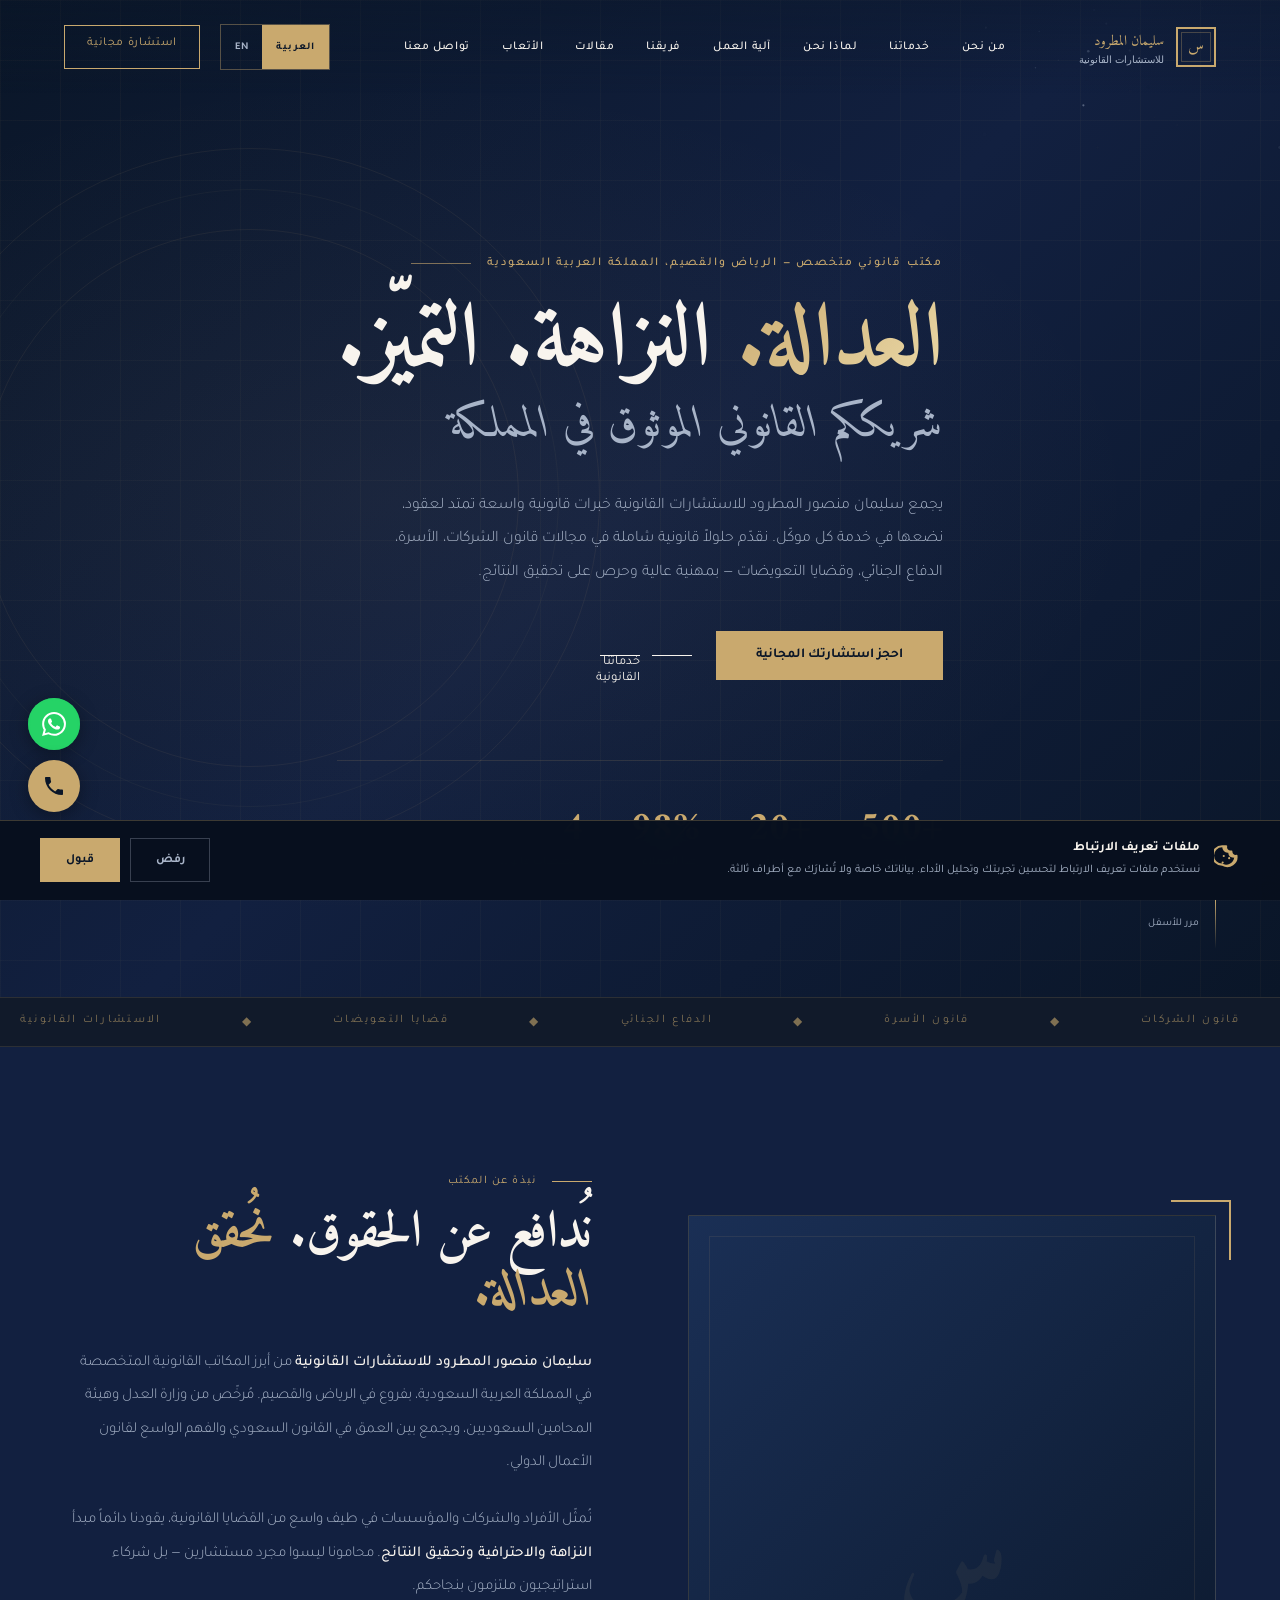
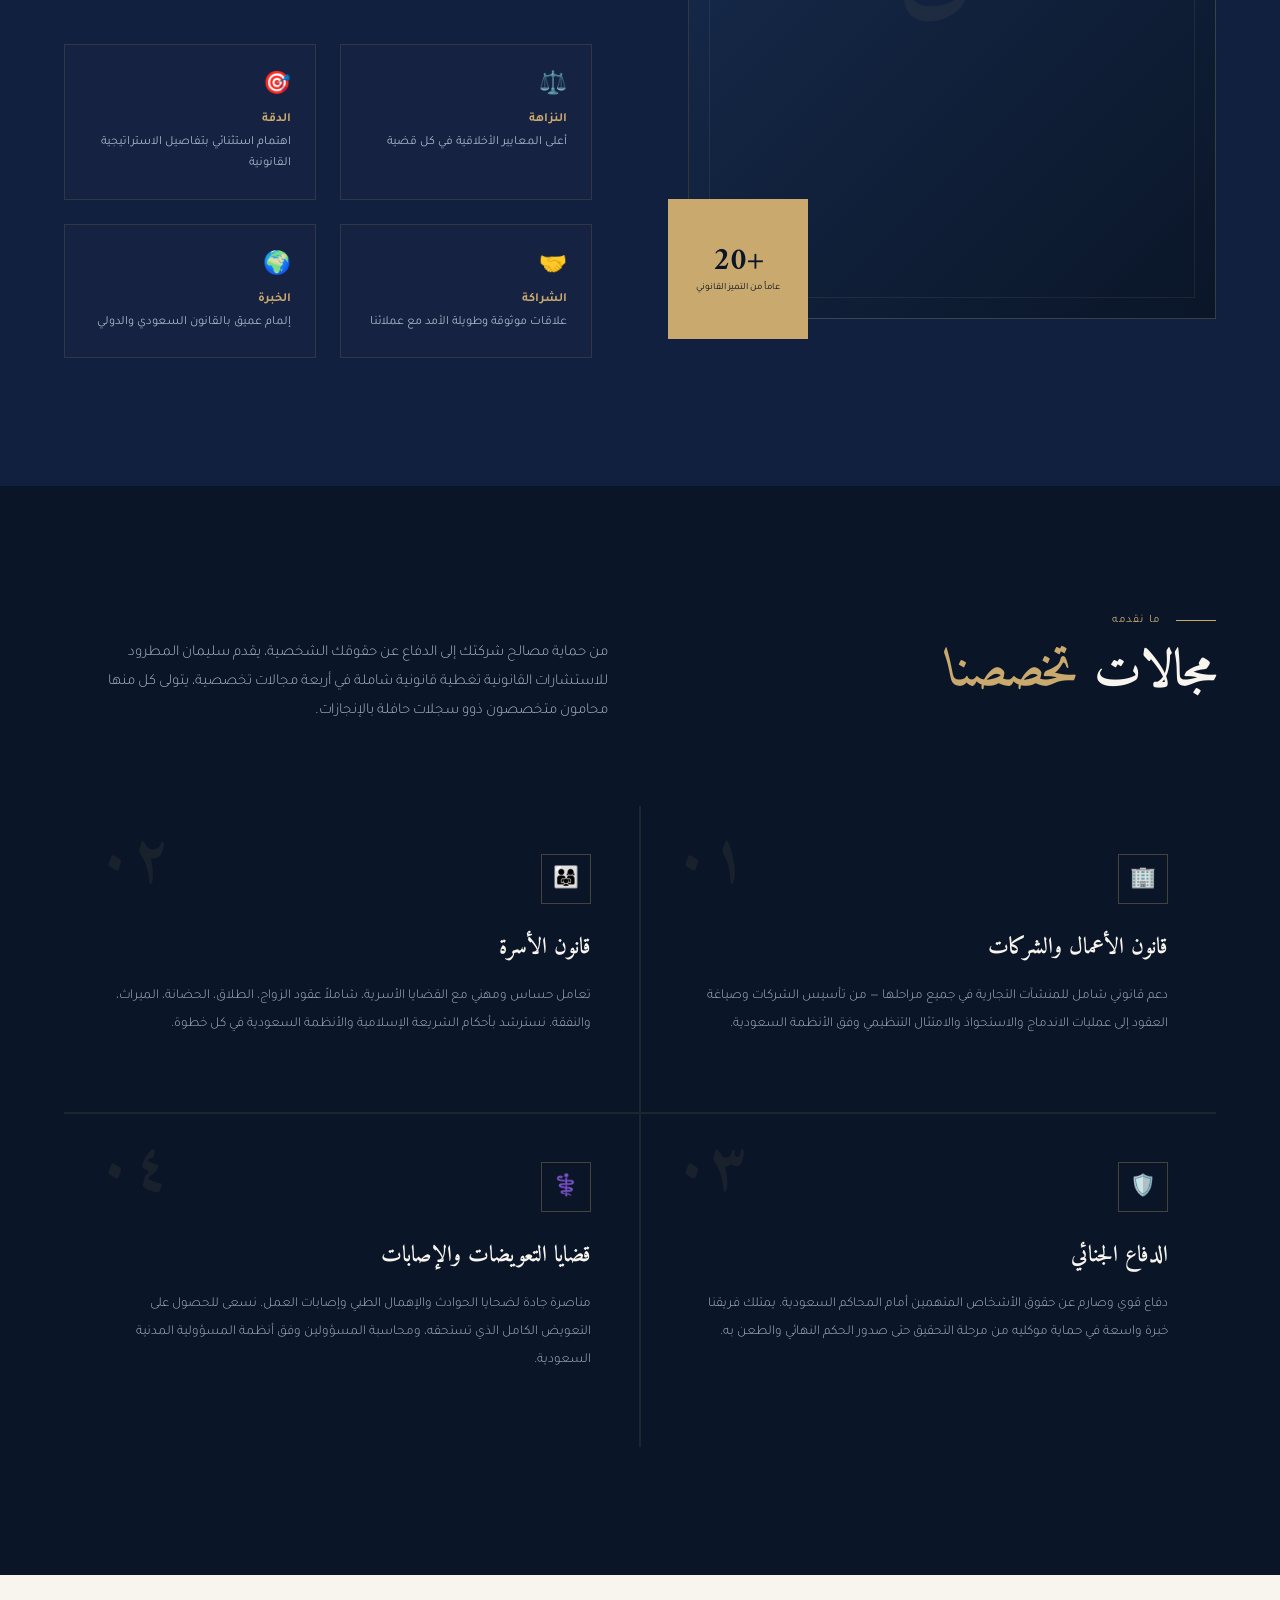
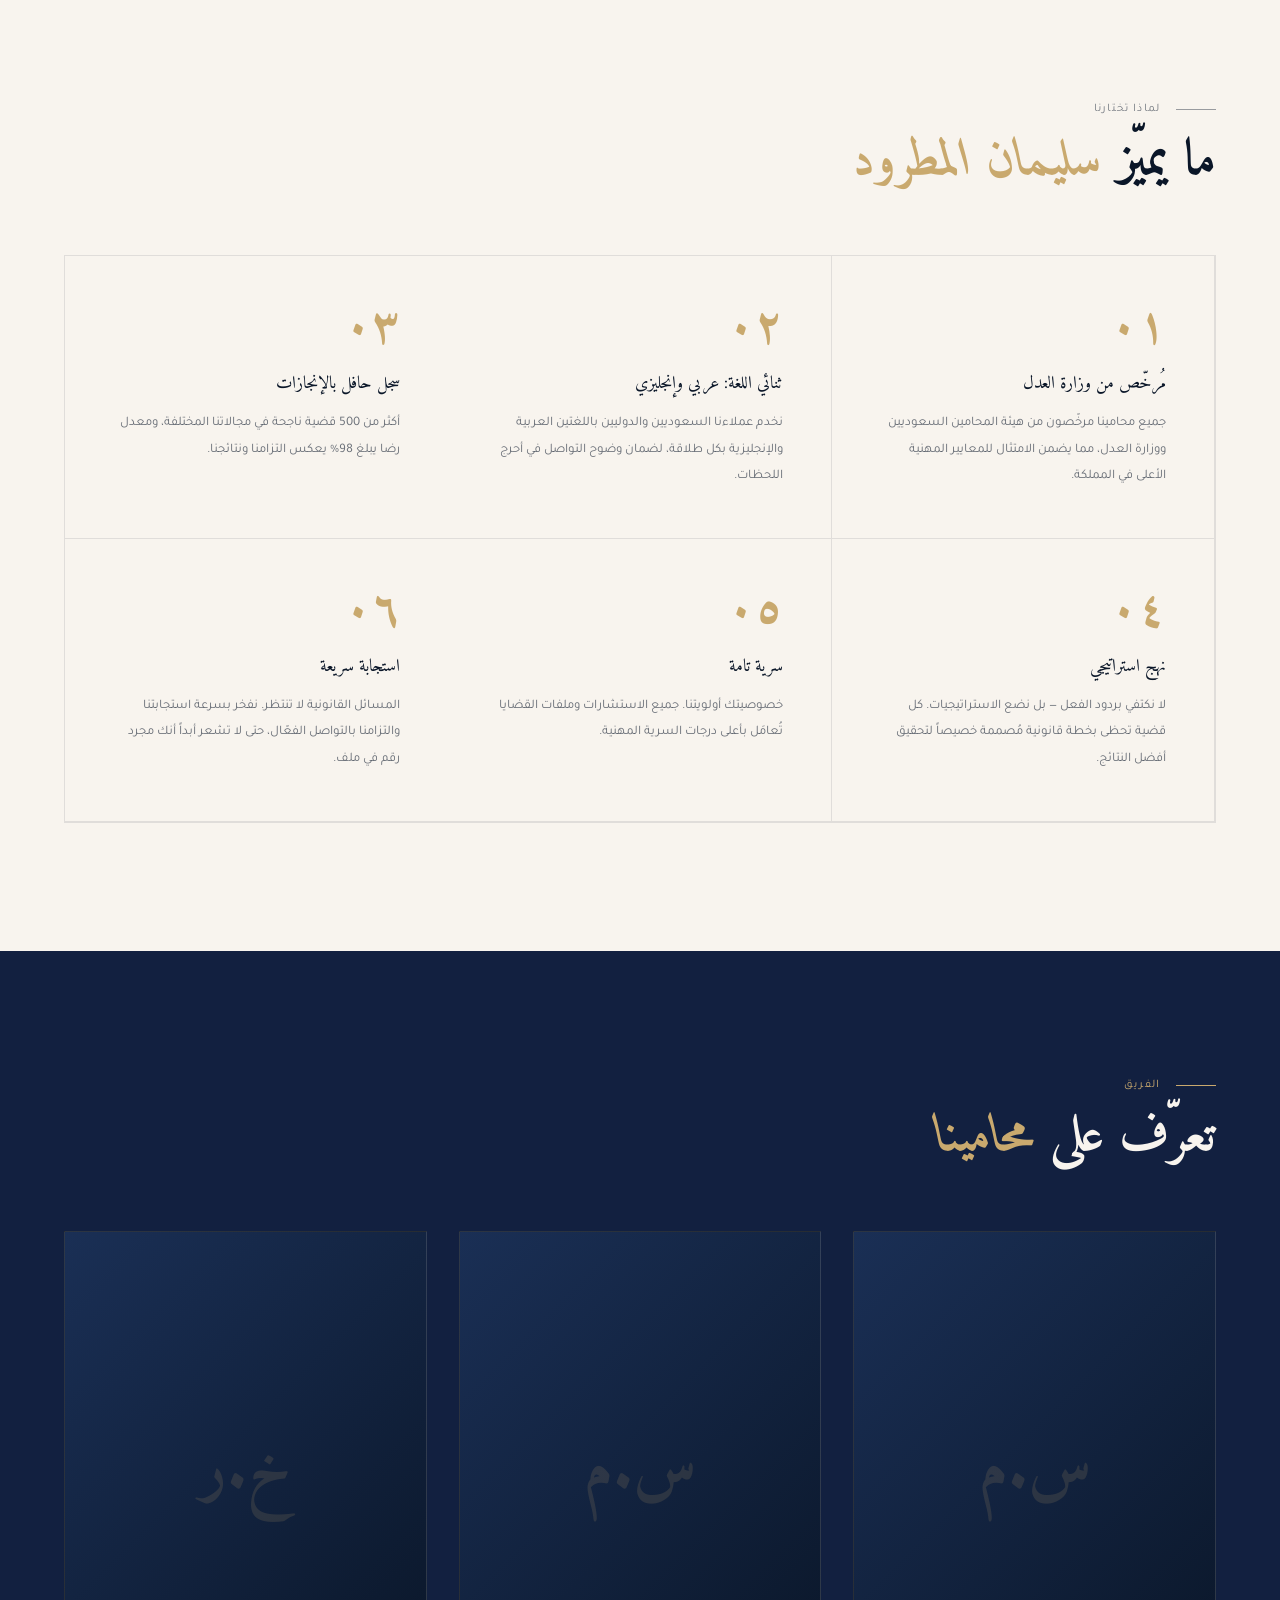
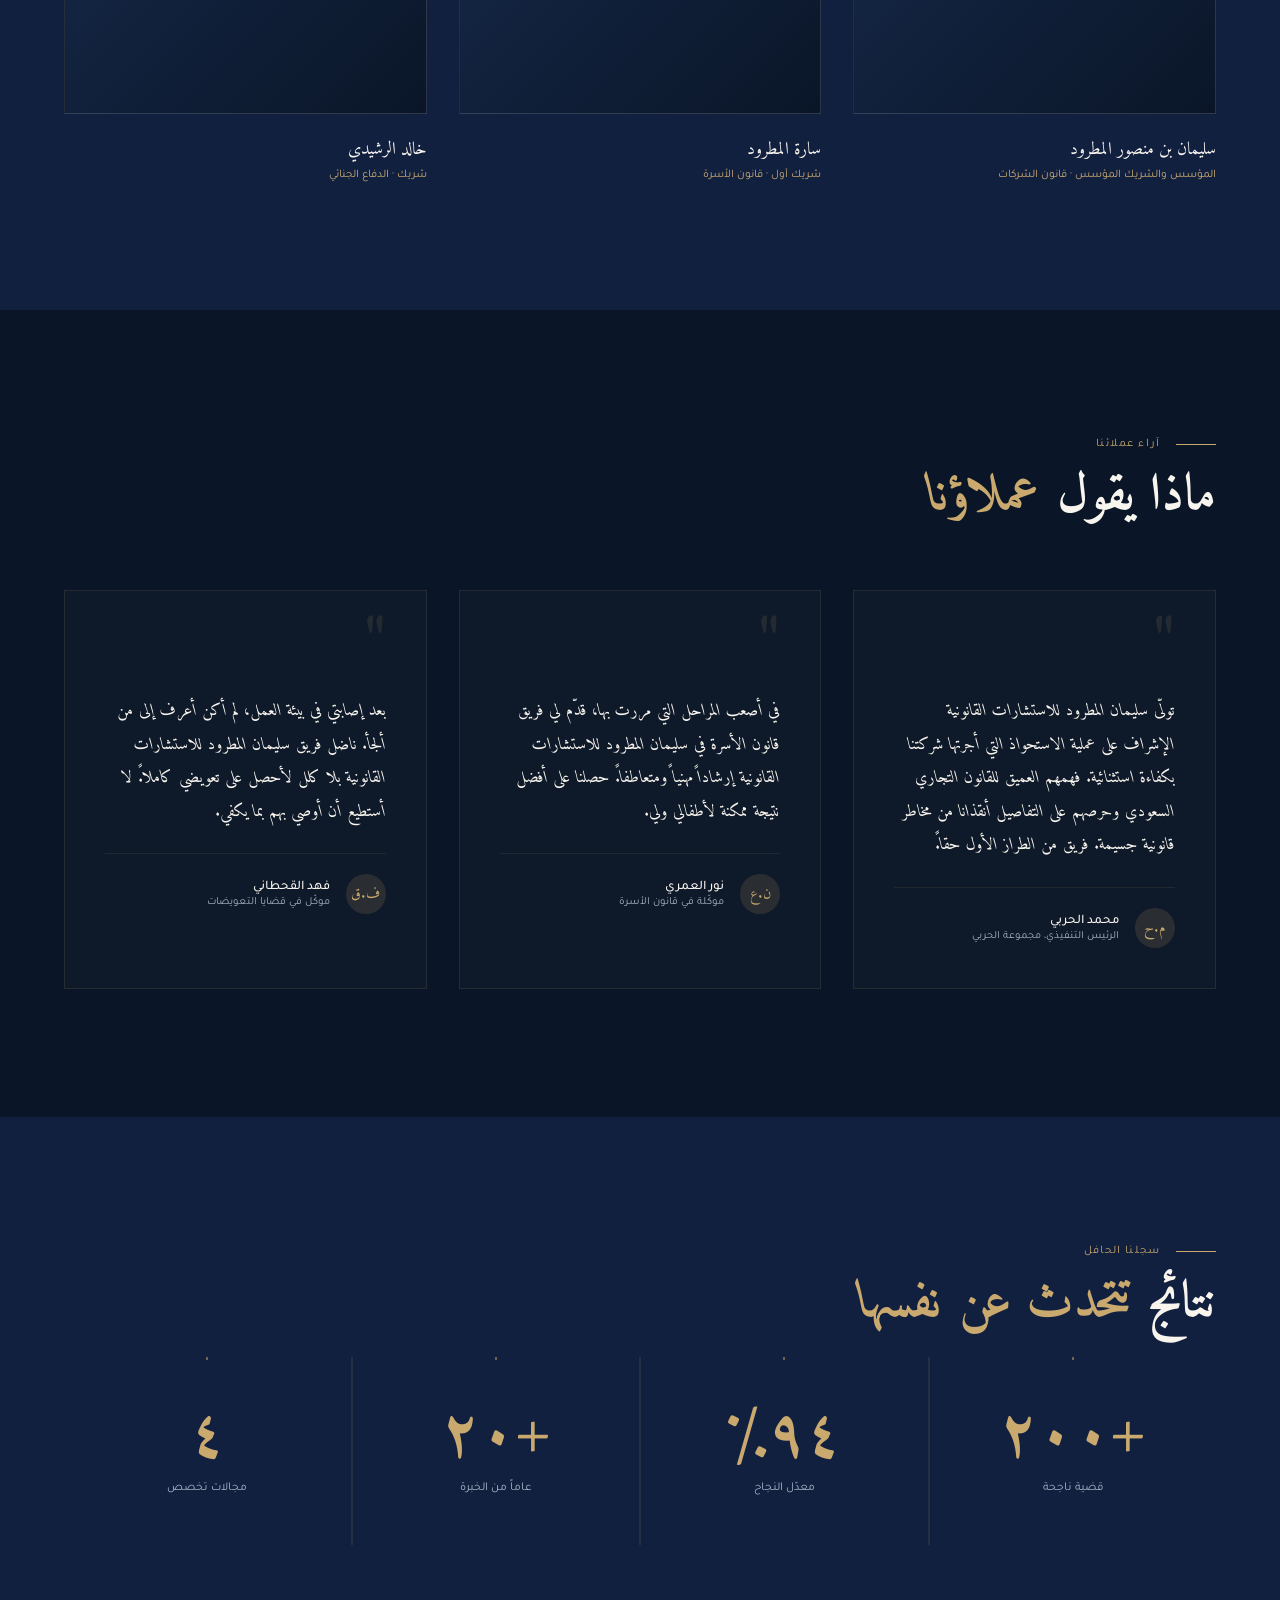
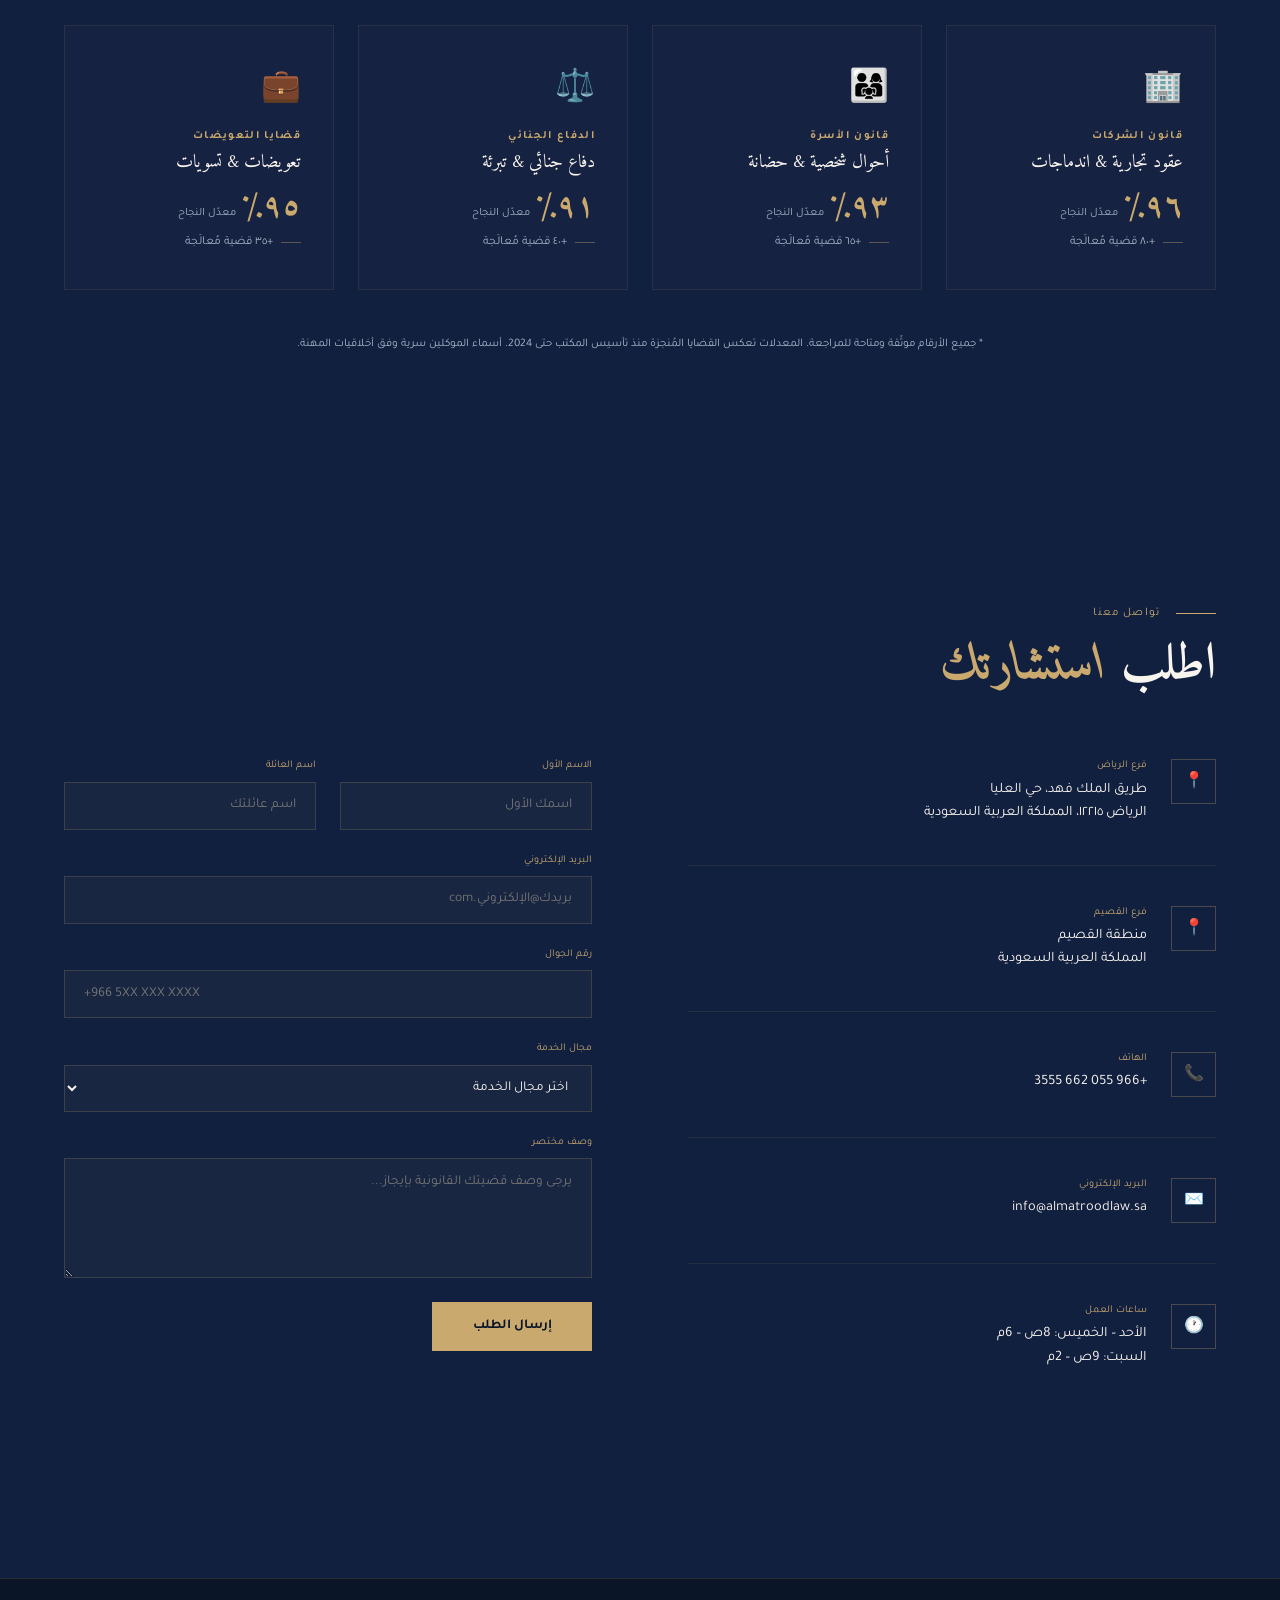
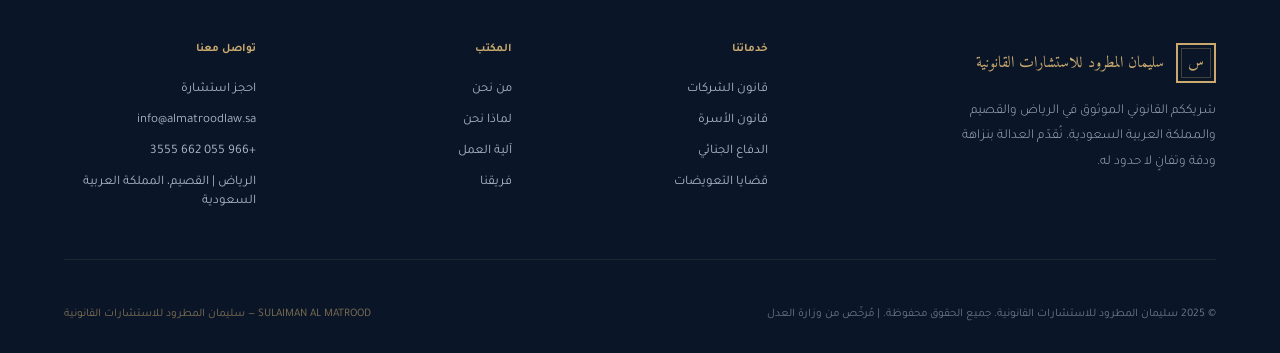
==== commit 323a172d: "Add files via upload" ====
--- a/index.html
+++ b/index.html
@@ -132,6 +132,19 @@
   .hero-ornament::before{content:'';position:absolute;inset:40px;border:1px solid rgba(201,169,110,0.05);border-radius:50%;}
   .hero-ornament::after{content:'';position:absolute;inset:80px;border:1px solid rgba(201,169,110,0.08);border-radius:50%;}
   @keyframes rotate{from{transform:translateY(-50%) rotate(0deg)}to{transform:translateY(-50%) rotate(360deg)}}
+
+  /* ─── HERO PARTICLE CANVAS (city lights animation) ─────────── */
+  #heroCanvas{position:absolute;inset:0;z-index:1;opacity:0.45;pointer-events:none;}
+  @media(max-width:768px){#heroCanvas{opacity:0.2;}}
+
+  /* ─── HERO VIDEO WRAP ─ YouTube upgrade ─ see HTML comments ── */
+  .hero-video-wrap{position:absolute;inset:0;z-index:0;overflow:hidden;pointer-events:none;display:none;}
+  .hero-video-wrap.active{display:block;}
+  .hero-video-wrap iframe{position:absolute;top:50%;left:50%;width:177.78vh;height:100%;min-width:100%;min-height:56.25vw;transform:translate(-50%,-50%);opacity:0;transition:opacity 1.5s ease;}
+  .hero-video-wrap.loaded iframe{opacity:1;}
+  .hero-video-overlay{position:absolute;inset:0;background:linear-gradient(to bottom,rgba(10,22,40,0.72) 0%,rgba(10,22,40,0.5) 40%,rgba(10,22,40,0.75) 100%);}
+  @media(max-width:768px){.hero-video-wrap{display:none!important;}}
+
   .hero-content{position:relative;max-width:1400px;margin:0 auto;padding:0 4rem;padding-top:8rem;opacity:0;transform:translateY(30px);animation:fadeUp 1s ease 0.8s forwards;}
   @keyframes fadeUp{to{opacity:1;transform:translateY(0);}}
   .hero-eyebrow{display:flex;align-items:center;gap:1rem;margin-bottom:1.5rem;}
@@ -363,27 +376,63 @@
     .scroll-indicator{display:none;}
   }
 
+  /* ── E2: CASE RESULTS SECTION ─────────────────────────────── */
+  #case-results{background:var(--navy-mid);}
+  .results-stats{display:grid;grid-template-columns:repeat(4,1fr);gap:2px;background:rgba(201,169,110,0.1);margin-bottom:5rem;}
+  .results-stat{background:var(--navy-mid);padding:3rem 2rem;text-align:center;position:relative;}
+  .results-stat::before{content:'';position:absolute;top:0;left:50%;transform:translateX(-50%);width:1px;height:3px;background:var(--gold);}
+  .rs-number{font-family:var(--font-display);font-size:clamp(2.5rem,5vw,4rem);color:var(--gold);font-weight:700;line-height:1;}
+  .rs-label{font-size:0.75rem;color:var(--text-light);margin-top:0.65rem;line-height:1.5;}
+  [lang="en"] .rs-label{font-size:0.65rem;letter-spacing:0.12em;}
+  .results-categories{display:grid;grid-template-columns:repeat(4,1fr);gap:1.5rem;}
+  .rc-card{padding:2.5rem 2rem;border:1px solid rgba(201,169,110,0.1);background:rgba(201,169,110,0.02);transition:border-color 0.35s ease,transform 0.35s ease;position:relative;overflow:hidden;}
+  .rc-card:hover{border-color:rgba(201,169,110,0.35);transform:translateY(-4px);}
+  .rc-card::before{content:'';position:absolute;top:0;left:0;right:0;height:2px;background:linear-gradient(90deg,var(--gold-dark),var(--gold));opacity:0;transition:opacity 0.35s;}
+  .rc-card:hover::before{opacity:1;}
+  .rc-icon{font-size:2rem;margin-bottom:1.25rem;display:block;}
+  .rc-area{font-size:0.7rem;color:var(--gold);letter-spacing:0.12em;margin-bottom:0.5rem;font-weight:600;}
+  [lang="en"] .rc-area{font-size:0.6rem;letter-spacing:0.2em;text-transform:uppercase;}
+  .rc-name{font-family:var(--font-display);font-size:1.15rem;color:var(--cream);margin-bottom:1rem;line-height:1.3;}
+  .rc-rate{display:flex;align-items:baseline;gap:0.4rem;margin-bottom:0.75rem;}
+  .rc-rate-num{font-family:var(--font-display);font-size:2rem;color:var(--gold);font-weight:700;line-height:1;}
+  .rc-rate-label{font-size:0.7rem;color:var(--text-light);}
+  .rc-cases{font-size:0.75rem;color:var(--text-light);display:flex;align-items:center;gap:0.5rem;}
+  .rc-cases::before{content:'';display:inline-block;width:20px;height:1px;background:rgba(201,169,110,0.4);}
+  .results-note{margin-top:3rem;text-align:center;font-size:0.72rem;color:var(--text-light);opacity:0.6;}
+  @media(max-width:900px){
+    .results-stats{grid-template-columns:1fr 1fr;}
+    .results-categories{grid-template-columns:1fr 1fr;}
+  }
+  @media(max-width:480px){
+    .results-stats{grid-template-columns:1fr 1fr;}
+    .results-categories{grid-template-columns:1fr;}
+    .rs-number{font-size:2.5rem;}
+  }
+
 </style>
 <link rel="stylesheet" href="global-enhancements.css">
 </head>
 <body>
+<a href="#hero" id="skip-link" style="position:absolute;top:-100px;left:1rem;z-index:10000;background:#C9A96E;color:#0A1628;padding:0.5rem 1rem;font-weight:700;text-decoration:none;font-size:0.8rem;transition:top 0.2s;" onfocus="this.style.top='1rem'" onblur="this.style.top='-100px'" data-ar="تخطى إلى المحتوى" data-en="Skip to content">تخطى إلى المحتوى</a>
 
 <div id="preloader"><div class="preloader-emblem">سليمان المطرود</div></div>
 
-<nav id="navbar">
-  <a href="index.html" class="nav-logo">
-    <div class="logo-mark">س</div>
+<nav id="navbar" role="banner">
+  <a href="index.html" class="nav-logo" aria-label="سليمان المطرود للاستشارات القانونية — الرئيسية">
+    <div class="logo-mark" aria-hidden="true">س</div>
     <div>
       <div style="font-size:0.9rem;" data-ar="سليمان المطرود" data-en="SULAIMAN AL MATROOD">سليمان المطرود</div>
       <div style="font-size:0.6rem;color:var(--text-light);font-family:'Montserrat',sans-serif;font-weight:300;" data-ar="للاستشارات القانونية" data-en="LEGAL CONSULTATIONS">للاستشارات القانونية</div>
     </div>
   </a>
-  <ul class="nav-links">
+  <ul class="nav-links" role="list">
     <li><a href="#about" data-ar="من نحن" data-en="About">من نحن</a></li>
     <li><a href="services.html" data-ar="خدماتنا" data-en="Services">خدماتنا</a></li>
     <li><a href="why-us.html" data-ar="لماذا نحن" data-en="Why Us">لماذا نحن</a></li>
     <li><a href="process.html" data-ar="آلية العمل" data-en="Our Process">آلية العمل</a></li>
     <li><a href="consultant.html" data-ar="فريقنا" data-en="Our Team">فريقنا</a></li>
+    <li><a href="blog.html" data-ar="مقالات" data-en="Blog">مقالات</a></li>
+    <li><a href="pricing.html" data-ar="الأتعاب" data-en="Pricing">الأتعاب</a></li>
     <li><a href="contact.html" data-ar="تواصل معنا" data-en="Contact">تواصل معنا</a></li>
   </ul>
   <div class="nav-right">
@@ -394,17 +443,19 @@
     <a href="contact.html" class="nav-cta" data-ar="استشارة مجانية" data-en="Free Consultation">استشارة مجانية</a>
   </div>
 
-  <button class="hamburger" aria-label="Menu" onclick="toggleMobileMenu()">
+  <button class="hamburger" aria-label="فتح القائمة" aria-expanded="false" aria-controls="mobileMenu" onclick="toggleMobileMenu()">
     <span></span><span></span><span></span>
   </button>
 </nav>
-<div class="mobile-menu" id="mobileMenu">
+<div class="mobile-menu" id="mobileMenu" role="dialog" aria-label="القائمة الرئيسية">
   <a href="#hero" data-ar="الرئيسية" data-en="Home" onclick="closeMobileMenu()">الرئيسية</a>
-  <a href="services.html" data-ar="خدماتنا" data-en="Services">خدماتنا</a>
-  <a href="why-us.html" data-ar="لماذا نحن" data-en="Why Us">لماذا نحن</a>
-  <a href="process.html" data-ar="آلية العمل" data-en="Our Process">آلية العمل</a>
-  <a href="consultant.html" data-ar="فريقنا" data-en="Our Team">فريقنا</a>
-  <a href="contact.html" data-ar="تواصل معنا" data-en="Contact">تواصل معنا</a>
+  <a href="services.html" data-ar="خدماتنا" data-en="Services" onclick="closeMobileMenu()">خدماتنا</a>
+  <a href="why-us.html" data-ar="لماذا نحن" data-en="Why Us" onclick="closeMobileMenu()">لماذا نحن</a>
+  <a href="process.html" data-ar="آلية العمل" data-en="Our Process" onclick="closeMobileMenu()">آلية العمل</a>
+  <a href="consultant.html" data-ar="فريقنا" data-en="Our Team" onclick="closeMobileMenu()">فريقنا</a>
+  <a href="blog.html" data-ar="مقالات قانونية" data-en="Legal Blog" onclick="closeMobileMenu()">مقالات قانونية</a>
+  <a href="pricing.html" data-ar="الأتعاب" data-en="Pricing" onclick="closeMobileMenu()">الأتعاب</a>
+  <a href="contact.html" data-ar="تواصل معنا" data-en="Contact" onclick="closeMobileMenu()">تواصل معنا</a>
   <a href="contact.html" class="mobile-cta" data-ar="استشارة مجانية" data-en="Free Consultation">استشارة مجانية</a>
   <div class="mobile-lang">
     <button class="lang-btn active" onclick="setLang('ar')">العربية</button>
@@ -414,8 +465,35 @@
 
 
 <!-- HERO -->
-<section id="hero">
+<section id="hero" tabindex="-1">
   <div class="hero-bg"></div>
+
+  <!--
+  ═══════════════════════════════════════════════════════════════
+   VIDEO BACKGROUND UPGRADE — HOW TO ACTIVATE
+  ───────────────────────────────────────────────────────────────
+   1. Find a Riyadh / KAFD aerial video on YouTube
+      Recommended search: "KAFD Riyadh aerial 4K" or "الرياض من الجو 4K"
+   2. Copy the 11-character video ID from the URL
+      Example: youtube.com/watch?v=ABC1234DEFG  →  ID = ABC1234DEFG
+   3. Replace BOTH occurrences of "YOUR_VIDEO_ID" in the iframe below
+   4. Change  class="hero-video-wrap"  →  class="hero-video-wrap active"
+  ═══════════════════════════════════════════════════════════════
+  -->
+  <div class="hero-video-wrap" id="heroVideoWrap">
+    <iframe
+      src="https://www.youtube-nocookie.com/embed/YOUR_VIDEO_ID?autoplay=1&mute=1&loop=1&playlist=YOUR_VIDEO_ID&controls=0&disablekb=1&fs=0&modestbranding=1&rel=0&iv_load_policy=3&playsinline=1"
+      frameborder="0"
+      allow="autoplay; encrypted-media"
+      loading="lazy"
+      title="Riyadh aerial backdrop"
+      onload="this.closest('.hero-video-wrap').classList.add('loaded')">
+    </iframe>
+    <div class="hero-video-overlay"></div>
+  </div>
+
+  <!-- City-lights particle canvas — active by default until video is added -->
+  <canvas id="heroCanvas"></canvas>
   <div class="hero-grid"></div>
   <div class="hero-ornament"></div>
   <div class="hero-content">
@@ -589,6 +667,85 @@
   </div>
 </section>
 
+<!-- ═══════════════════════════════════════════════════════════════
+     E2 — CASE RESULTS / نتائج القضايا
+     ═══════════════════════════════════════════════════════════════ -->
+<section id="case-results">
+  <div class="container">
+    <div class="section-label reveal">
+      <div class="section-label-line"></div>
+      <span class="section-label-text" data-ar="سجلنا الحافل" data-en="Our Track Record">سجلنا الحافل</span>
+    </div>
+    <h2 class="section-title reveal" data-ar="نتائج <em>تتحدث عن نفسها</em>" data-en="Results That <em>Speak for Themselves</em>">نتائج <em>تتحدث عن نفسها</em></h2>
+
+    <!-- Big stats row -->
+    <div class="results-stats reveal">
+      <div class="results-stat">
+        <div class="rs-number" data-ar="+٢٠٠" data-en="200+">+٢٠٠</div>
+        <div class="rs-label" data-ar="قضية ناجحة" data-en="Successful Cases">قضية ناجحة</div>
+      </div>
+      <div class="results-stat">
+        <div class="rs-number" data-ar="٩٤٪" data-en="94%">٩٤٪</div>
+        <div class="rs-label" data-ar="معدّل النجاح" data-en="Success Rate">معدّل النجاح</div>
+      </div>
+      <div class="results-stat">
+        <div class="rs-number" data-ar="+٢٠" data-en="20+">+٢٠</div>
+        <div class="rs-label" data-ar="عاماً من الخبرة" data-en="Years of Experience">عاماً من الخبرة</div>
+      </div>
+      <div class="results-stat">
+        <div class="rs-number" data-ar="٤" data-en="4">٤</div>
+        <div class="rs-label" data-ar="مجالات تخصص" data-en="Practice Areas">مجالات تخصص</div>
+      </div>
+    </div>
+
+    <!-- Category breakdown -->
+    <div class="results-categories">
+      <div class="rc-card reveal">
+        <span class="rc-icon" aria-hidden="true">🏢</span>
+        <div class="rc-area" data-ar="قانون الشركات" data-en="Corporate Law">قانون الشركات</div>
+        <div class="rc-name" data-ar="عقود تجارية &amp; اندماجات" data-en="Commercial Contracts &amp; M&amp;A">عقود تجارية &amp; اندماجات</div>
+        <div class="rc-rate">
+          <span class="rc-rate-num">٩٦٪</span>
+          <span class="rc-rate-label" data-ar="معدّل النجاح" data-en="success rate">معدّل النجاح</span>
+        </div>
+        <div class="rc-cases" data-ar="+٨٠ قضية مُعالَجة" data-en="80+ cases handled">+٨٠ قضية مُعالَجة</div>
+      </div>
+      <div class="rc-card reveal reveal-delay-1">
+        <span class="rc-icon" aria-hidden="true">👨‍👩‍👧</span>
+        <div class="rc-area" data-ar="قانون الأسرة" data-en="Family Law">قانون الأسرة</div>
+        <div class="rc-name" data-ar="أحوال شخصية &amp; حضانة" data-en="Personal Status &amp; Custody">أحوال شخصية &amp; حضانة</div>
+        <div class="rc-rate">
+          <span class="rc-rate-num">٩٣٪</span>
+          <span class="rc-rate-label" data-ar="معدّل النجاح" data-en="success rate">معدّل النجاح</span>
+        </div>
+        <div class="rc-cases" data-ar="+٦٥ قضية مُعالَجة" data-en="65+ cases handled">+٦٥ قضية مُعالَجة</div>
+      </div>
+      <div class="rc-card reveal reveal-delay-2">
+        <span class="rc-icon" aria-hidden="true">⚖️</span>
+        <div class="rc-area" data-ar="الدفاع الجنائي" data-en="Criminal Defense">الدفاع الجنائي</div>
+        <div class="rc-name" data-ar="دفاع جنائي &amp; تبرئة" data-en="Criminal Defense &amp; Acquittals">دفاع جنائي &amp; تبرئة</div>
+        <div class="rc-rate">
+          <span class="rc-rate-num">٩١٪</span>
+          <span class="rc-rate-label" data-ar="معدّل النجاح" data-en="success rate">معدّل النجاح</span>
+        </div>
+        <div class="rc-cases" data-ar="+٤٠ قضية مُعالَجة" data-en="40+ cases handled">+٤٠ قضية مُعالَجة</div>
+      </div>
+      <div class="rc-card reveal reveal-delay-3">
+        <span class="rc-icon" aria-hidden="true">💼</span>
+        <div class="rc-area" data-ar="قضايا التعويضات" data-en="Compensation Claims">قضايا التعويضات</div>
+        <div class="rc-name" data-ar="تعويضات &amp; تسويات" data-en="Damages &amp; Settlements">تعويضات &amp; تسويات</div>
+        <div class="rc-rate">
+          <span class="rc-rate-num">٩٥٪</span>
+          <span class="rc-rate-label" data-ar="معدّل النجاح" data-en="success rate">معدّل النجاح</span>
+        </div>
+        <div class="rc-cases" data-ar="+٣٥ قضية مُعالَجة" data-en="35+ cases handled">+٣٥ قضية مُعالَجة</div>
+      </div>
+    </div>
+
+    <p class="results-note reveal" data-ar="* جميع الأرقام موثّقة ومتاحة للمراجعة. المعدلات تعكس القضايا المُنجزة منذ تأسيس المكتب حتى 2024. أسماء الموكلين سرية وفق أخلاقيات المهنة." data-en="* All figures are documented and available for review. Rates reflect completed cases since the firm's founding through 2024. Client identities remain confidential per professional ethics.">* جميع الأرقام موثّقة ومتاحة للمراجعة. المعدلات تعكس القضايا المُنجزة منذ تأسيس المكتب حتى 2024. أسماء الموكلين سرية وفق أخلاقيات المهنة.</p>
+  </div>
+</section>
+
 <!-- CONTACT -->
 <section id="contact">
   <div class="container">
@@ -604,14 +761,14 @@
       </div>
       <div class="contact-form reveal reveal-delay-1">
         <div class="form-row">
-          <div class="form-group"><label class="form-label" data-ar="الاسم الأول" data-en="First Name">الاسم الأول</label><input type="text" class="form-input" data-ar-placeholder="اسمك الأول" data-en-placeholder="Your first name" placeholder="اسمك الأول"></div>
-          <div class="form-group"><label class="form-label" data-ar="اسم العائلة" data-en="Last Name">اسم العائلة</label><input type="text" class="form-input" data-ar-placeholder="اسم عائلتك" data-en-placeholder="Your last name" placeholder="اسم عائلتك"></div>
+          <div class="form-group"><label class="form-label" for="idx-first-name" data-ar="الاسم الأول" data-en="First Name">الاسم الأول</label><input type="text" id="idx-first-name" class="form-input" data-ar-placeholder="اسمك الأول" data-en-placeholder="Your first name" placeholder="اسمك الأول"></div>
+          <div class="form-group"><label class="form-label" for="idx-last-name" data-ar="اسم العائلة" data-en="Last Name">اسم العائلة</label><input type="text" id="idx-last-name" class="form-input" data-ar-placeholder="اسم عائلتك" data-en-placeholder="Your last name" placeholder="اسم عائلتك"></div>
         </div>
-        <div class="form-group"><label class="form-label" data-ar="البريد الإلكتروني" data-en="Email Address">البريد الإلكتروني</label><input type="email" class="form-input" data-ar-placeholder="بريدك@الإلكتروني.com" data-en-placeholder="your@email.com" placeholder="بريدك@الإلكتروني.com"></div>
-        <div class="form-group"><label class="form-label" data-ar="رقم الجوال" data-en="Phone Number">رقم الجوال</label><input type="tel" class="form-input" placeholder="+966 5XX XXX XXXX"></div>
+        <div class="form-group"><label class="form-label" for="idx-email" data-ar="البريد الإلكتروني" data-en="Email Address">البريد الإلكتروني</label><input type="email" id="idx-email" class="form-input" data-ar-placeholder="بريدك@الإلكتروني.com" data-en-placeholder="your@email.com" placeholder="بريدك@الإلكتروني.com"></div>
+        <div class="form-group"><label class="form-label" for="idx-phone" data-ar="رقم الجوال" data-en="Phone Number">رقم الجوال</label><input type="tel" id="idx-phone" class="form-input" placeholder="+966 5XX XXX XXXX"></div>
         <div class="form-group">
-          <label class="form-label" data-ar="مجال الخدمة" data-en="Practice Area">مجال الخدمة</label>
-          <select class="form-select">
+          <label class="form-label" for="idx-practice" data-ar="مجال الخدمة" data-en="Practice Area">مجال الخدمة</label>
+          <select id="idx-practice" class="form-select">
             <option data-ar="اختر مجال الخدمة" data-en="Select a practice area">اختر مجال الخدمة</option>
             <option data-ar="قانون الأعمال والشركات" data-en="Business & Corporate Law">قانون الأعمال والشركات</option>
             <option data-ar="قانون الأسرة" data-en="Family Law">قانون الأسرة</option>
@@ -620,7 +777,7 @@
             <option data-ar="أخرى" data-en="Other">أخرى</option>
           </select>
         </div>
-        <div class="form-group"><label class="form-label" data-ar="وصف مختصر" data-en="Brief Description">وصف مختصر</label><textarea class="form-textarea" data-ar-placeholder="يرجى وصف قضيتك القانونية بإيجاز..." data-en-placeholder="Please briefly describe your legal matter..." placeholder="يرجى وصف قضيتك القانونية بإيجاز..."></textarea></div>
+        <div class="form-group"><label class="form-label" for="idx-message" data-ar="وصف مختصر" data-en="Brief Description">وصف مختصر</label><textarea id="idx-message" class="form-textarea" data-ar-placeholder="يرجى وصف قضيتك القانونية بإيجاز..." data-en-placeholder="Please briefly describe your legal matter..." placeholder="يرجى وصف قضيتك القانونية بإيجاز..."></textarea></div>
         <button class="form-submit" data-ar="إرسال الطلب" data-en="Submit Request">إرسال الطلب</button>
       </div>
     </div>
@@ -628,12 +785,12 @@
 </section>
 
 <!-- FOOTER -->
-<footer>
+<footer role="contentinfo">
   <div class="container">
     <div class="footer-grid">
       <div class="footer-brand">
         <a href="index.html" class="nav-logo" style="text-decoration:none;">
-          <div class="logo-mark">س</div>
+          <div class="logo-mark" aria-hidden="true">س</div>
           <div>
             <div style="font-family:'Amiri',serif;font-size:1rem;color:var(--gold);" data-ar="سليمان المطرود للاستشارات القانونية" data-en="SULAIMAN AL MATROOD">سليمان المطرود للاستشارات القانونية</div>
           </div>
@@ -785,18 +942,102 @@
   const isOpen = menu.classList.contains('open');
   menu.classList.toggle('open');
   burger.classList.toggle('active');
+  burger.setAttribute('aria-expanded', isOpen ? 'false' : 'true');
   document.body.classList.toggle('menu-open');
 }
 function closeMobileMenu() {
   const menu = document.getElementById('mobileMenu');
   const burger = document.querySelector('.hamburger');
   if (menu) { menu.classList.remove('open'); }
-  if (burger) { burger.classList.remove('active'); }
+  if (burger) { burger.classList.remove('active'); burger.setAttribute('aria-expanded', 'false'); }
   document.body.classList.remove('menu-open');
 }
 // Close on resize to desktop
 window.addEventListener('resize', () => { if (window.innerWidth > 900) closeMobileMenu(); });
 
+// ============================================================
+// HERO CITY-LIGHTS PARTICLE ANIMATION
+// Simulates Riyadh/KAFD city-lights at night — replaces plain gradient
+// When a YouTube video is activated (see HTML comments), this canvas
+// stays underneath as a fallback while the video loads.
+// ============================================================
+(function() {
+  const canvas = document.getElementById('heroCanvas');
+  if (!canvas) return;
+  const ctx = canvas.getContext('2d');
+  let W, H, particles = [], raf;
+
+  function resize() {
+    W = canvas.width  = canvas.offsetWidth;
+    H = canvas.height = canvas.offsetHeight;
+  }
+
+  function mkParticle() {
+    // Place more particles in the lower 60% (ground-level city lights)
+    const inSky = Math.random() > 0.55;
+    const isGold = Math.random() > 0.60;
+    return {
+      x    : Math.random() * W,
+      y    : inSky ? Math.random() * H * 0.45 : H * 0.35 + Math.random() * H * 0.65,
+      r    : inSky ? Math.random() * 1.1 + 0.2 : Math.random() * 2.2 + 0.4,
+      base : Math.random() * 0.55 + 0.08,
+      spd  : Math.random() * 0.012 + 0.004,
+      phase: Math.random() * Math.PI * 2,
+      vx   : (Math.random() - 0.5) * 0.07,
+      vy   : (Math.random() - 0.5) * 0.025,
+      gold : isGold
+    };
+  }
+
+  function init() {
+    resize();
+    particles = [];
+    // density ~1 particle per 8px width, capped at 200 for performance
+    const n = Math.min(Math.floor(W / 8), 200);
+    for (let i = 0; i < n; i++) particles.push(mkParticle());
+  }
+
+  let t = 0;
+  function draw() {
+    ctx.clearRect(0, 0, W, H);
+    t += 0.35;
+    for (const p of particles) {
+      const opacity = p.base * (0.45 + 0.55 * Math.sin(t * p.spd + p.phase));
+      ctx.globalAlpha = opacity;
+      // Soft glow effect for larger particles
+      if (p.r > 1.4) {
+        ctx.shadowBlur  = 7;
+        ctx.shadowColor = p.gold ? 'rgba(201,169,110,0.9)' : 'rgba(168,180,200,0.7)';
+      } else {
+        ctx.shadowBlur = 0;
+      }
+      ctx.fillStyle = p.gold ? '#C9A96E' : '#A8B4C8';
+      ctx.beginPath();
+      ctx.arc(p.x, p.y, p.r, 0, 6.2832);
+      ctx.fill();
+      // Slow drift
+      p.x += p.vx;
+      p.y += p.vy;
+      if (p.x < -4) p.x = W + 4;
+      if (p.x > W + 4) p.x = -4;
+      if (p.y < -4) p.y = H + 4;
+      if (p.y > H + 4) p.y = -4;
+    }
+    ctx.globalAlpha = 1;
+    ctx.shadowBlur  = 0;
+    raf = requestAnimationFrame(draw);
+  }
+
+  init();
+  draw();
+
+  let resizeTimer;
+  window.addEventListener('resize', () => {
+    clearTimeout(resizeTimer);
+    resizeTimer = setTimeout(() => { cancelAnimationFrame(raf); init(); draw(); }, 180);
+  });
+})();
+
 </script>
 <script src="global-enhancements.js"></script>
 </body>
--- a/global-enhancements.css
+++ b/global-enhancements.css
@@ -487,3 +487,85 @@
 @media (min-width: 901px) {
   footer { padding-bottom: 2rem; }
 }
+
+/* ══════════════════════════════════════════════════════════════
+   A4 — COOKIE CONSENT BANNER
+   ══════════════════════════════════════════════════════════════ */
+#cookie-consent-banner {
+  position: fixed;
+  bottom: 0; left: 0; right: 0;
+  z-index: 9900;
+  background: rgba(8, 16, 30, 0.98);
+  border-top: 1px solid rgba(201, 169, 110, 0.28);
+  backdrop-filter: blur(24px);
+  -webkit-backdrop-filter: blur(24px);
+  padding: 1.1rem 1.5rem;
+  transform: translateY(100%);
+  transition: transform 0.42s cubic-bezier(0.4, 0, 0.2, 1);
+}
+#cookie-consent-banner.cb-visible { transform: translateY(0); }
+
+/* Raise above mobile sticky bar on small screens */
+@media (max-width: 900px) {
+  #cookie-consent-banner { bottom: 72px; }
+}
+
+.cb-inner {
+  max-width: 1200px; margin: 0 auto;
+  display: flex; align-items: center;
+  gap: 1.75rem; flex-wrap: wrap;
+}
+.cb-text {
+  display: flex; align-items: flex-start;
+  gap: 0.9rem; flex: 1; min-width: 240px;
+}
+.cb-icon {
+  width: 26px; height: 26px;
+  fill: var(--gold, #C9A96E);
+  flex-shrink: 0; margin-top: 0.1rem;
+}
+.cb-title {
+  display: block;
+  font-size: 0.82rem; font-weight: 700;
+  color: var(--cream, #F8F4EE);
+  margin-bottom: 0.25rem;
+  font-family: var(--font-body, 'Tajawal', sans-serif);
+}
+.cb-desc {
+  font-size: 0.72rem; margin: 0;
+  color: var(--text-light, #A8B4C8);
+  line-height: 1.65;
+  font-family: var(--font-body, 'Tajawal', sans-serif);
+}
+.cb-actions {
+  display: flex; gap: 0.65rem; flex-shrink: 0; align-items: center;
+}
+.cb-btn {
+  padding: 0.55rem 1.4rem;
+  font-family: var(--font-body, 'Tajawal', sans-serif);
+  font-size: 0.78rem; font-weight: 600;
+  cursor: pointer; border: none;
+  transition: all 0.2s ease;
+  min-height: 44px; min-width: 80px;
+  white-space: nowrap;
+}
+.cb-btn-accept {
+  background: var(--gold, #C9A96E);
+  color: var(--navy, #0A1628);
+}
+.cb-btn-accept:hover { background: var(--gold-light, #E8D5A3); }
+.cb-btn-decline {
+  background: transparent;
+  color: var(--text-light, #A8B4C8);
+  border: 1px solid rgba(168, 180, 200, 0.3);
+}
+.cb-btn-decline:hover {
+  color: var(--cream, #F8F4EE);
+  border-color: rgba(168, 180, 200, 0.55);
+}
+
+@media (max-width: 600px) {
+  .cb-inner { flex-direction: column; gap: 0.85rem; }
+  .cb-actions { width: 100%; }
+  .cb-btn { flex: 1; }
+}
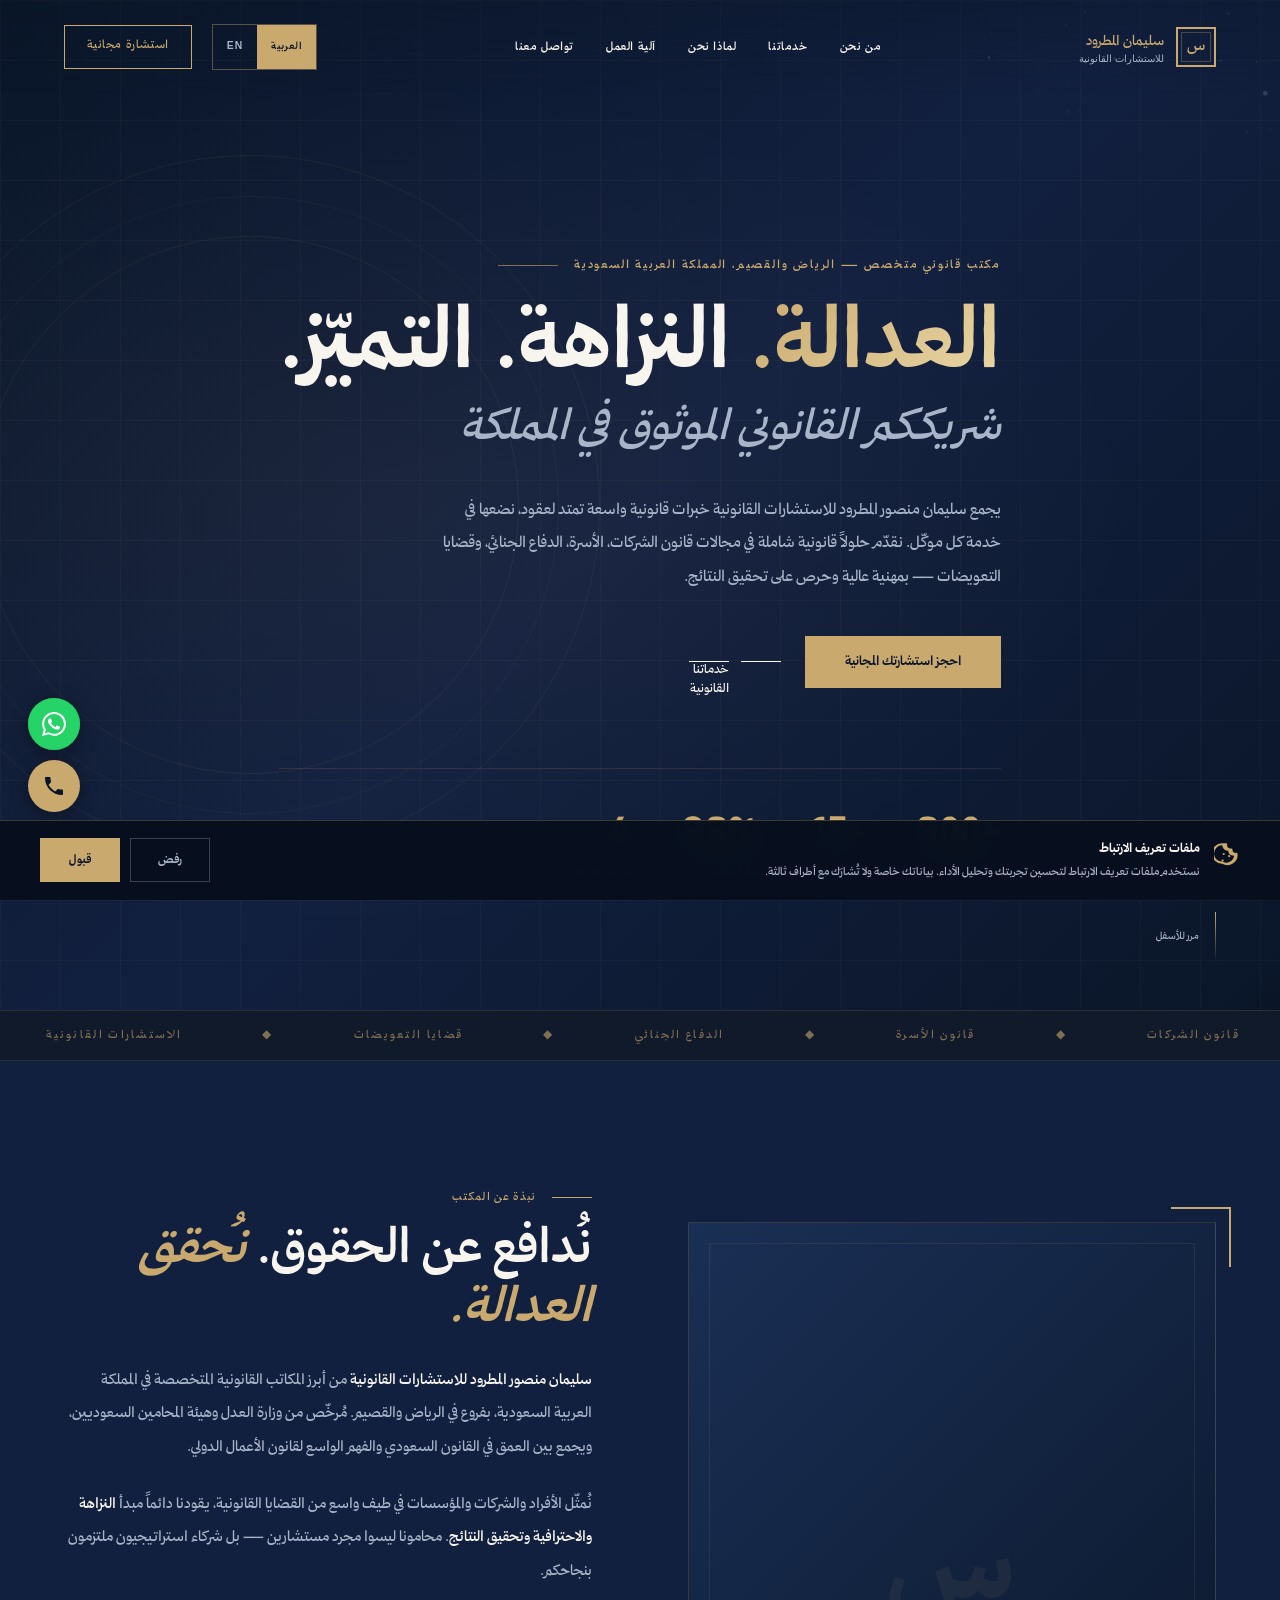
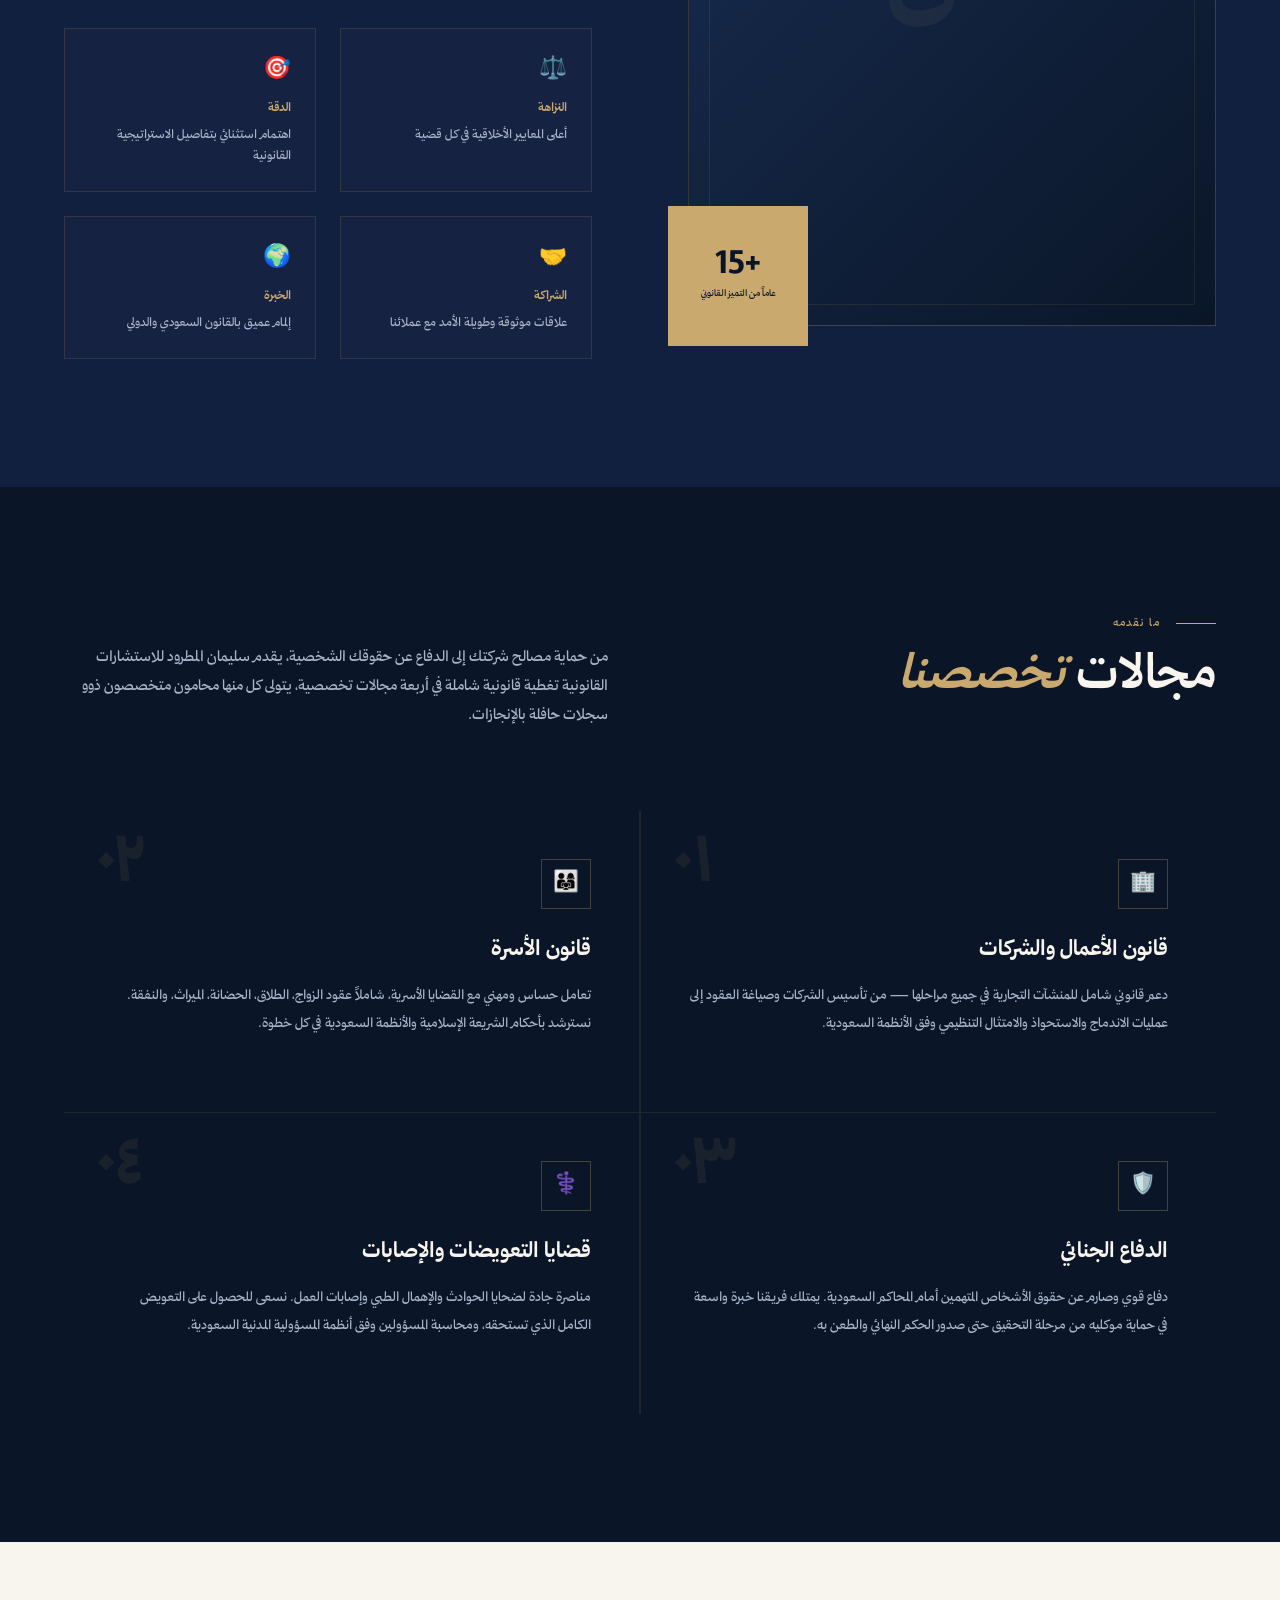
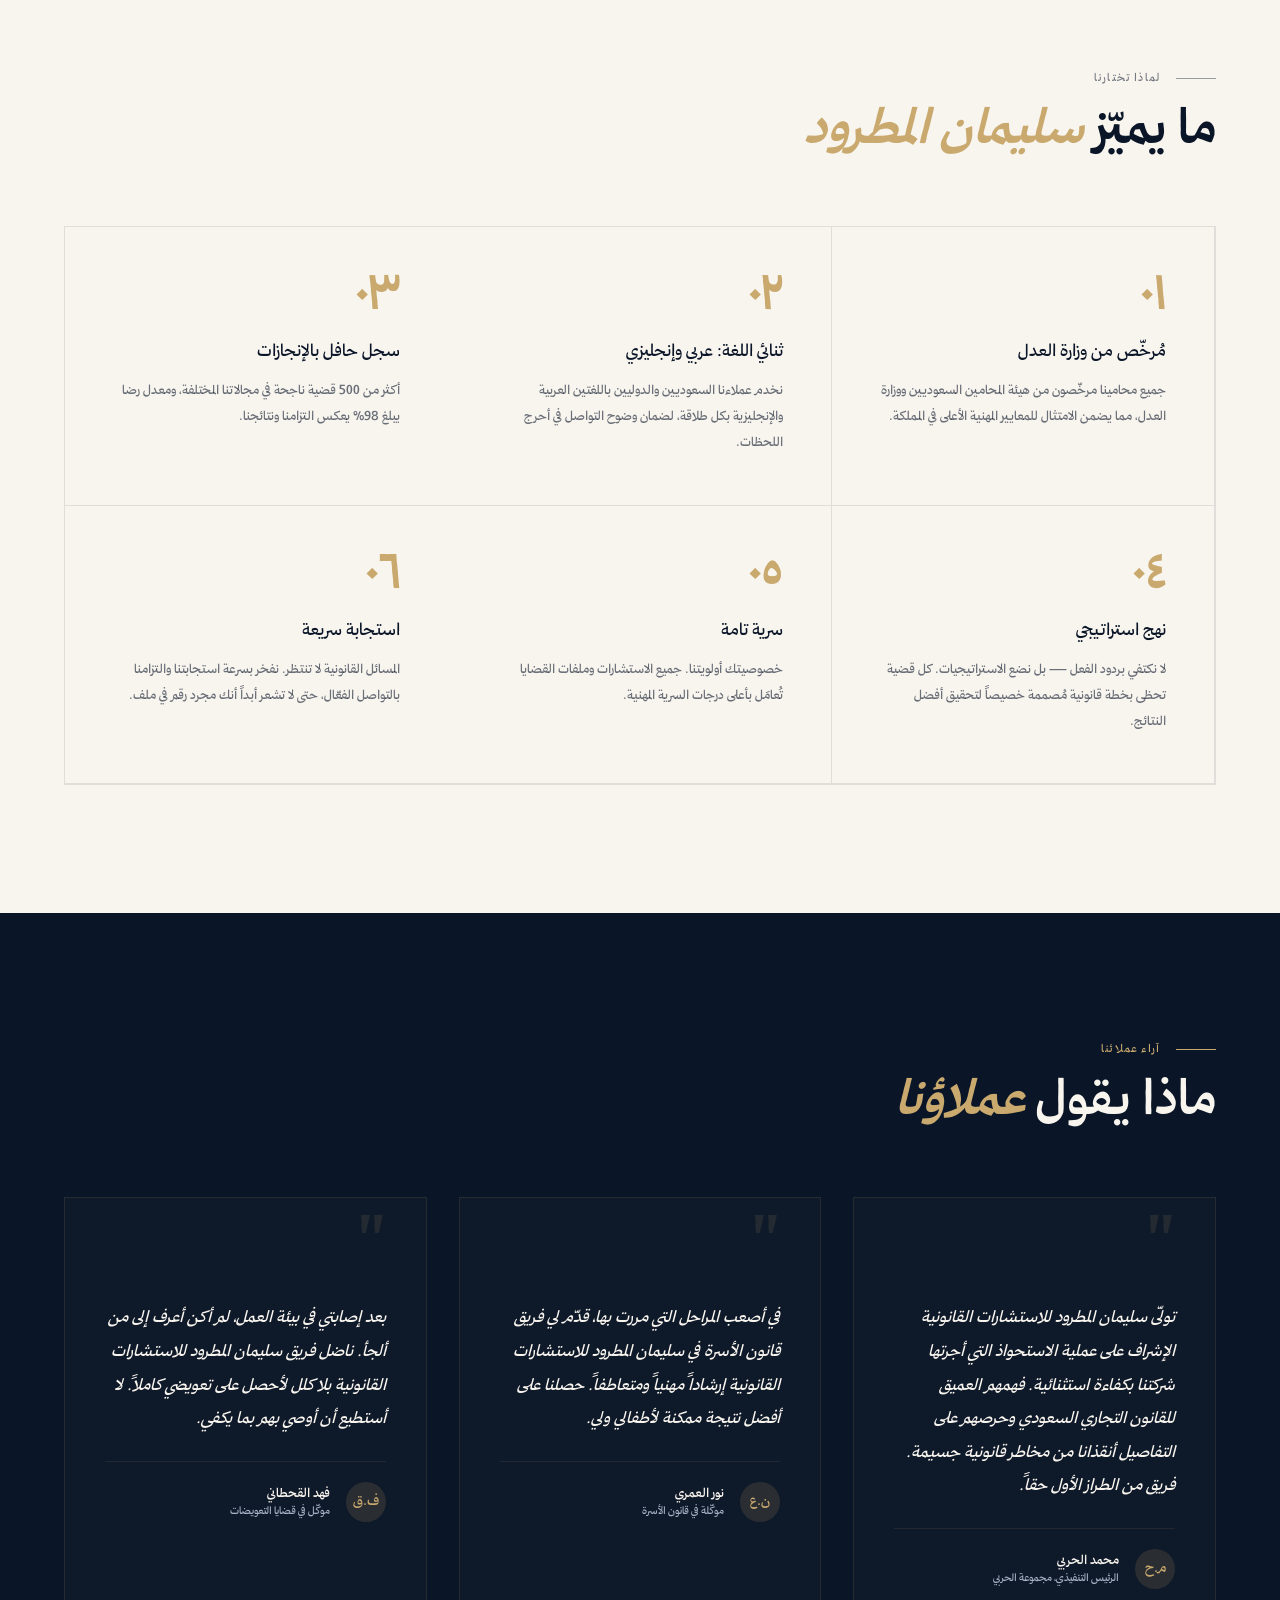
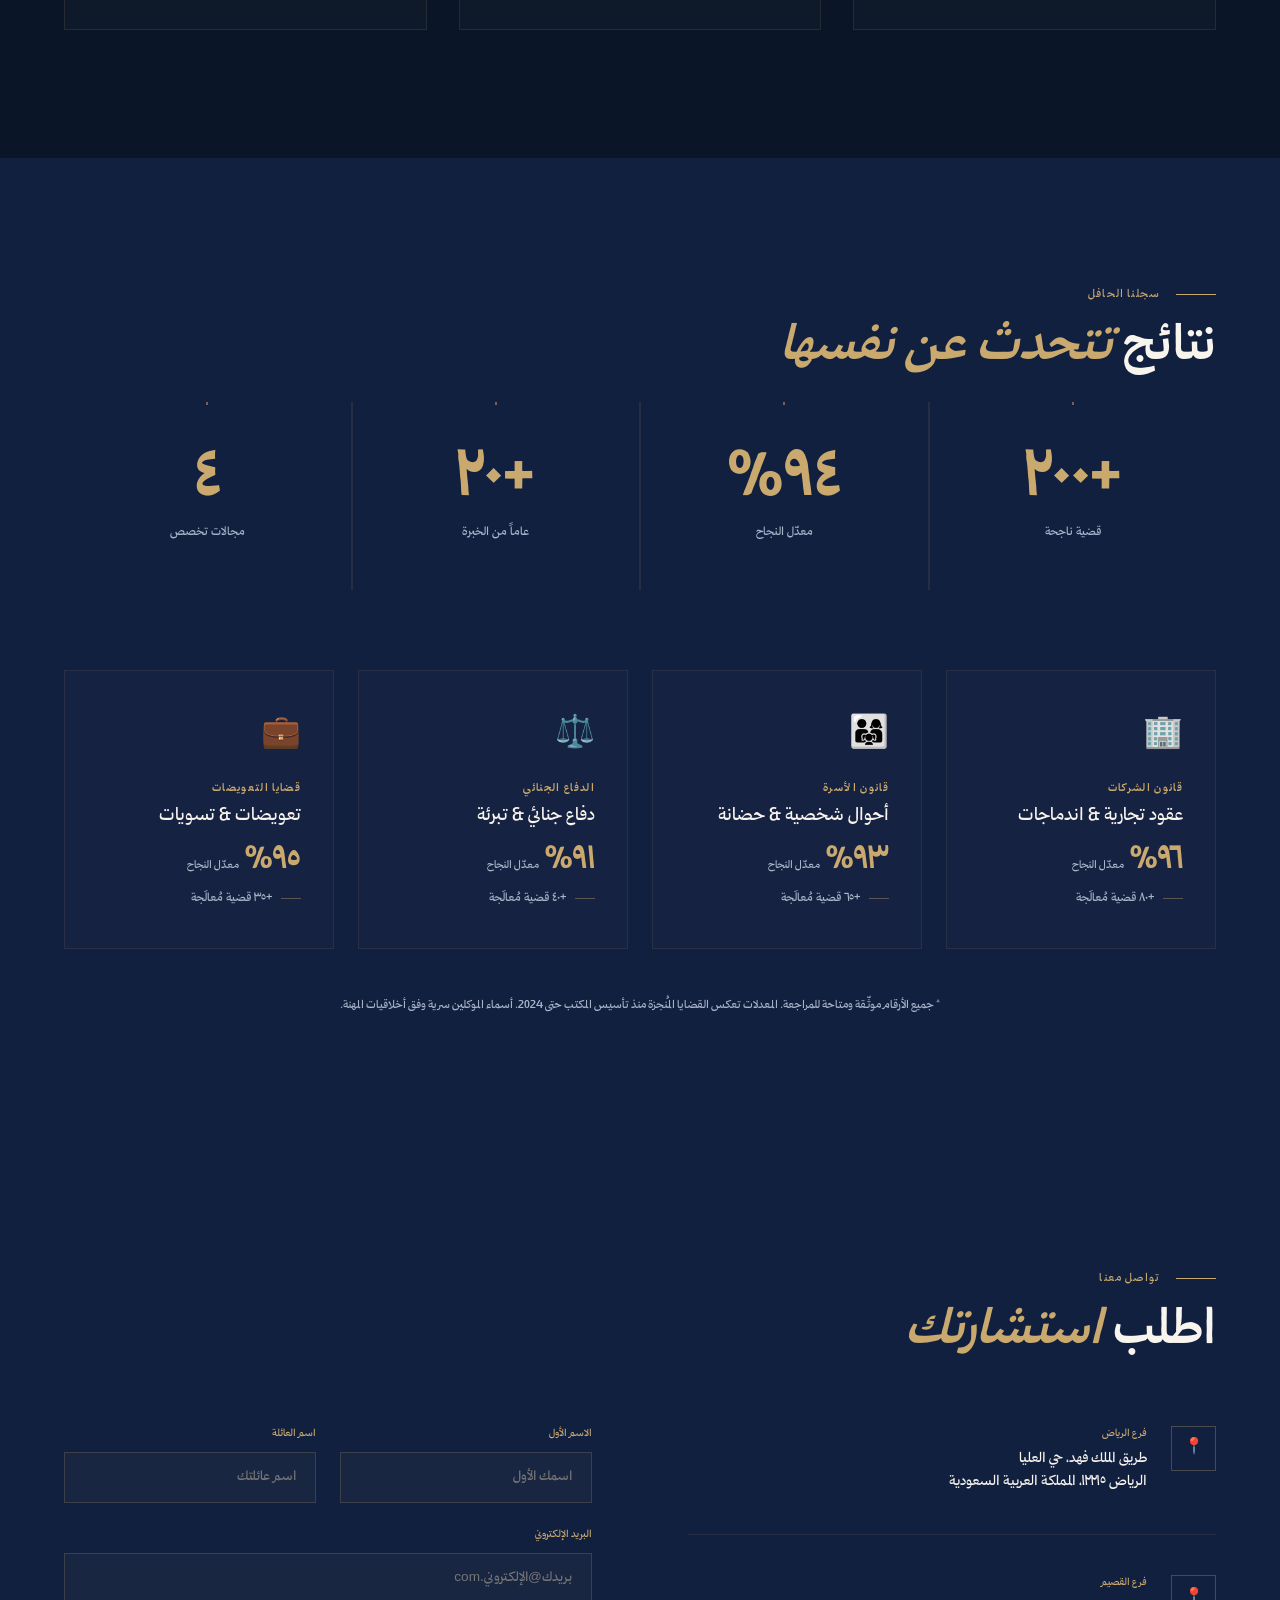
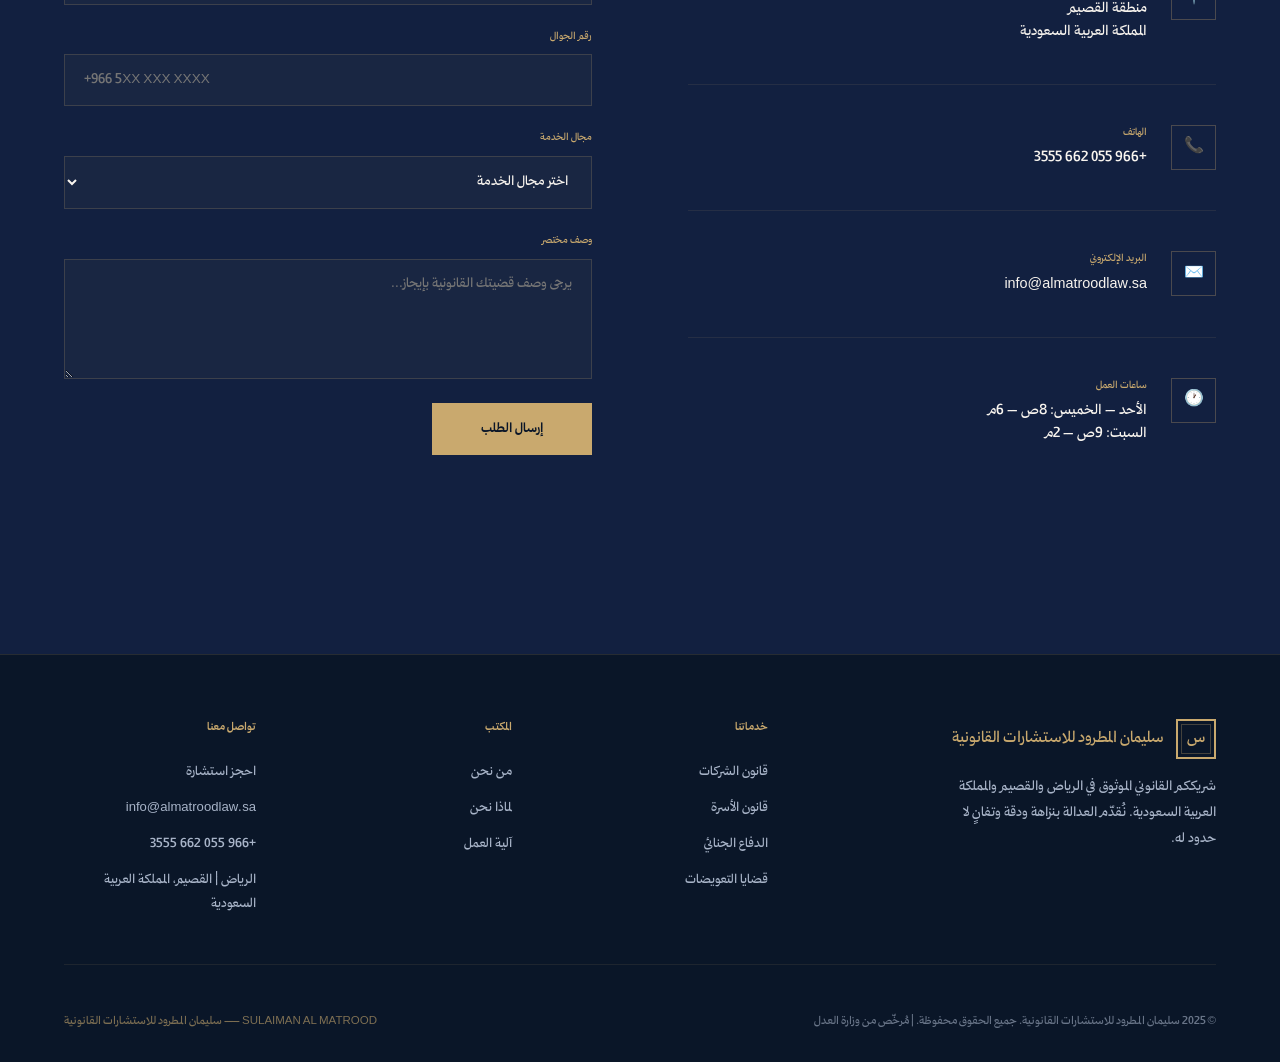
==== commit 7e8a426c: "Add files via upload" ====
--- a/index.html
+++ b/index.html
@@ -247,20 +247,6 @@
   .why-title{font-family:var(--font-display);font-size:1.1rem;color:var(--navy);margin-bottom:0.75rem;}
   .why-desc{font-size:0.82rem;color:rgba(10,22,40,0.6);line-height:1.9;}
 
-  /* TEAM */
-  #team{background:var(--navy-mid);}
-  .team-grid{display:grid;grid-template-columns:repeat(3,1fr);gap:2rem;margin-top:4rem;}
-  .team-card{cursor:pointer;}
-  .team-img{aspect-ratio:3/4;background:linear-gradient(135deg,var(--navy-light),var(--navy));border:1px solid rgba(201,169,110,0.15);position:relative;overflow:hidden;display:flex;align-items:center;justify-content:center;transition:border-color 0.3s;}
-  .team-card:hover .team-img{border-color:rgba(201,169,110,0.4);}
-  .team-initials{font-family:var(--font-display);font-size:4rem;color:rgba(201,169,110,0.15);font-weight:700;}
-  .team-overlay{position:absolute;inset:0;background:linear-gradient(to top,rgba(10,22,40,0.92) 0%,transparent 60%);opacity:0;transition:opacity 0.4s;display:flex;align-items:flex-end;padding:2rem;}
-  .team-card:hover .team-overlay{opacity:1;}
-  .team-bio{font-size:0.78rem;color:var(--cream);line-height:1.7;}
-  .team-info{margin-top:1.25rem;}
-  .team-name{font-family:var(--font-display);font-size:1.1rem;color:var(--cream);}
-  .team-role{font-size:0.72rem;color:var(--gold);margin-top:0.25rem;}
-
   /* TESTIMONIALS */
   #testimonials{background:var(--navy);}
   .testimonials-grid{display:grid;grid-template-columns:repeat(3,1fr);gap:2rem;margin-top:4rem;}
@@ -318,7 +304,7 @@
     .hero-stats{gap:1.5rem;flex-wrap:wrap;}
     .about-grid,.contact-grid{grid-template-columns:1fr;gap:3rem;}
     .practice-grid,.practice-header{grid-template-columns:1fr;}
-    .team-grid,.testimonials-grid{grid-template-columns:1fr 1fr;}
+    .testimonials-grid{grid-template-columns:1fr 1fr;}
     .why-grid{grid-template-columns:1fr 1fr;}
     .footer-grid{grid-template-columns:1fr 1fr;}
     .form-row{grid-template-columns:1fr;}
@@ -364,7 +350,7 @@
     .hero-body{font-size:0.9rem;}
     .hero-actions{flex-direction:column;align-items:stretch;}
     .btn-primary{text-align:center;}
-    .team-grid,.testimonials-grid,.support-grid,.why-grid,.footer-grid{grid-template-columns:1fr !important;}
+    .testimonials-grid,.support-grid,.why-grid,.footer-grid{grid-template-columns:1fr !important;}
     .footer-bottom{flex-direction:column;gap:0.8rem;text-align:center;}
     .stats-inner{grid-template-columns:1fr !important;}
     .area-steps{grid-template-columns:1fr !important;}
@@ -430,9 +416,6 @@
     <li><a href="services.html" data-ar="خدماتنا" data-en="Services">خدماتنا</a></li>
     <li><a href="why-us.html" data-ar="لماذا نحن" data-en="Why Us">لماذا نحن</a></li>
     <li><a href="process.html" data-ar="آلية العمل" data-en="Our Process">آلية العمل</a></li>
-    <li><a href="consultant.html" data-ar="فريقنا" data-en="Our Team">فريقنا</a></li>
-    <li><a href="blog.html" data-ar="مقالات" data-en="Blog">مقالات</a></li>
-    <li><a href="pricing.html" data-ar="الأتعاب" data-en="Pricing">الأتعاب</a></li>
     <li><a href="contact.html" data-ar="تواصل معنا" data-en="Contact">تواصل معنا</a></li>
   </ul>
   <div class="nav-right">
@@ -452,9 +435,6 @@
   <a href="services.html" data-ar="خدماتنا" data-en="Services" onclick="closeMobileMenu()">خدماتنا</a>
   <a href="why-us.html" data-ar="لماذا نحن" data-en="Why Us" onclick="closeMobileMenu()">لماذا نحن</a>
   <a href="process.html" data-ar="آلية العمل" data-en="Our Process" onclick="closeMobileMenu()">آلية العمل</a>
-  <a href="consultant.html" data-ar="فريقنا" data-en="Our Team" onclick="closeMobileMenu()">فريقنا</a>
-  <a href="blog.html" data-ar="مقالات قانونية" data-en="Legal Blog" onclick="closeMobileMenu()">مقالات قانونية</a>
-  <a href="pricing.html" data-ar="الأتعاب" data-en="Pricing" onclick="closeMobileMenu()">الأتعاب</a>
   <a href="contact.html" data-ar="تواصل معنا" data-en="Contact" onclick="closeMobileMenu()">تواصل معنا</a>
   <a href="contact.html" class="mobile-cta" data-ar="استشارة مجانية" data-en="Free Consultation">استشارة مجانية</a>
   <div class="mobile-lang">
@@ -512,8 +492,8 @@
       <a href="services.html" class="btn-secondary"><span></span><span data-ar="خدماتنا القانونية" data-en="Our Practice Areas">خدماتنا القانونية</span></a>
     </div>
     <div class="hero-stats">
-      <div><div class="stat-number">+500</div><div class="stat-label" data-ar="قضية ناجحة" data-en="Cases Won">قضية ناجحة</div></div>
-      <div><div class="stat-number">+20</div><div class="stat-label" data-ar="سنة خبرة" data-en="Years Experience">سنة خبرة</div></div>
+      <div><div class="stat-number">+800</div><div class="stat-label" data-ar="قضية ناجحة" data-en="Cases Won">قضية ناجحة</div></div>
+      <div><div class="stat-number">+15</div><div class="stat-label" data-ar="سنة خبرة" data-en="Years Experience">سنة خبرة</div></div>
       <div><div class="stat-number">98%</div><div class="stat-label" data-ar="رضا العملاء" data-en="Client Satisfaction">رضا العملاء</div></div>
       <div><div class="stat-number">4</div><div class="stat-label" data-ar="تخصصات قانونية" data-en="Practice Areas">تخصصات قانونية</div></div>
     </div>
@@ -553,7 +533,7 @@
           <div class="about-frame-inner"><div class="about-emblem">س</div></div>
         </div>
         <div class="about-badge">
-          <div class="badge-year">+20</div>
+          <div class="badge-year">+15</div>
           <div class="badge-text" data-ar="عاماً من التميز القانوني" data-en="Years of Legal Excellence">عاماً من التميز القانوني</div>
         </div>
       </div>
@@ -628,28 +608,6 @@
       <div class="why-item reveal"><div class="why-number">٠٤</div><div class="why-title" data-ar="نهج استراتيجي" data-en="Strategic Approach">نهج استراتيجي</div><div class="why-desc" data-ar="لا نكتفي بردود الفعل — بل نضع الاستراتيجيات. كل قضية تحظى بخطة قانونية مُصممة خصيصاً لتحقيق أفضل النتائج." data-en="We don't just react — we strategize. Every case receives a tailored legal strategy designed to achieve the optimal outcome.">لا نكتفي بردود الفعل — بل نضع الاستراتيجيات. كل قضية تحظى بخطة قانونية مُصممة خصيصاً لتحقيق أفضل النتائج.</div></div>
       <div class="why-item reveal reveal-delay-1"><div class="why-number">٠٥</div><div class="why-title" data-ar="سرية تامة" data-en="Strict Confidentiality">سرية تامة</div><div class="why-desc" data-ar="خصوصيتك أولويتنا. جميع الاستشارات وملفات القضايا تُعامَل بأعلى درجات السرية المهنية." data-en="Your privacy is paramount. All consultations and case details are handled with the strictest professional confidentiality.">خصوصيتك أولويتنا. جميع الاستشارات وملفات القضايا تُعامَل بأعلى درجات السرية المهنية.</div></div>
       <div class="why-item reveal reveal-delay-2"><div class="why-number">٠٦</div><div class="why-title" data-ar="استجابة سريعة" data-en="Responsive Service">استجابة سريعة</div><div class="why-desc" data-ar="المسائل القانونية لا تنتظر. نفخر بسرعة استجابتنا والتزامنا بالتواصل الفعّال، حتى لا تشعر أبداً أنك مجرد رقم في ملف." data-en="Legal matters are time-sensitive. We prioritize prompt communication and swift action so you never feel like just a case number.">المسائل القانونية لا تنتظر. نفخر بسرعة استجابتنا والتزامنا بالتواصل الفعّال، حتى لا تشعر أبداً أنك مجرد رقم في ملف.</div></div>
-    </div>
-  </div>
-</section>
-
-<!-- TEAM -->
-<section id="team">
-  <div class="container">
-    <div class="section-label reveal"><div class="section-label-line"></div><span class="section-label-text" data-ar="الفريق" data-en="The Team">الفريق</span></div>
-    <h2 class="section-title reveal" data-ar="تعرّف على <em>محامينا</em>" data-en="Meet Our <em>Attorneys</em>">تعرّف على <em>محامينا</em></h2>
-    <div class="team-grid">
-      <div class="team-card reveal">
-        <div class="team-img"><div class="team-initials">س.م</div><div class="team-overlay"><p class="team-bio" data-ar="أكثر من 20 عاماً من الخبرة في قانون الشركات والقانون التجاري في المملكة العربية السعودية ومنطقة الخليج." data-en="Over 20 years of experience in corporate and commercial law across Saudi Arabia and the GCC region.">أكثر من 20 عاماً من الخبرة في قانون الشركات والقانون التجاري في المملكة العربية السعودية ومنطقة الخليج.</p></div></div>
-        <div class="team-info"><div class="team-name" data-ar="سليمان بن منصور المطرود" data-en="Sulaiman bin Mansour Al Matrood">سليمان بن منصور المطرود</div><div class="team-role" data-ar="المؤسس والشريك المؤسس · قانون الشركات" data-en="Founder & Managing Partner · Corporate Law">المؤسس والشريك المؤسس · قانون الشركات</div></div>
-      </div>
-      <div class="team-card reveal reveal-delay-1">
-        <div class="team-img"><div class="team-initials">س.م</div><div class="team-overlay"><p class="team-bio" data-ar="متخصصة في قانون الأسرة والأحوال الشخصية مع خبرة راسخة في الفقه الإسلامي والقانون السعودي." data-en="Specializing in family law and personal status matters with deep expertise in Islamic jurisprudence and Saudi law.">متخصصة في قانون الأسرة والأحوال الشخصية مع خبرة راسخة في الفقه الإسلامي والقانون السعودي.</p></div></div>
-        <div class="team-info"><div class="team-name" data-ar="سارة المطرود" data-en="Sara Al Matrood">سارة المطرود</div><div class="team-role" data-ar="شريك أول · قانون الأسرة" data-en="Senior Partner · Family Law">شريك أول · قانون الأسرة</div></div>
-      </div>
-      <div class="team-card reveal reveal-delay-2">
-        <div class="team-img"><div class="team-initials">خ.ر</div><div class="team-overlay"><p class="team-bio" data-ar="محامي دفاع جنائي بخبرة واسعة في المحاكم الجنائية السعودية على مختلف درجاتها." data-en="Criminal defense attorney with extensive courtroom experience in Saudi criminal courts and tribunals.">محامي دفاع جنائي بخبرة واسعة في المحاكم الجنائية السعودية على مختلف درجاتها.</p></div></div>
-        <div class="team-info"><div class="team-name" data-ar="خالد الرشيدي" data-en="Khalid Al Rashidi">خالد الرشيدي</div><div class="team-role" data-ar="شريك · الدفاع الجنائي" data-en="Partner · Criminal Defense">شريك · الدفاع الجنائي</div></div>
-      </div>
     </div>
   </div>
 </section>
@@ -792,7 +750,7 @@
         <a href="index.html" class="nav-logo" style="text-decoration:none;">
           <div class="logo-mark" aria-hidden="true">س</div>
           <div>
-            <div style="font-family:'Amiri',serif;font-size:1rem;color:var(--gold);" data-ar="سليمان المطرود للاستشارات القانونية" data-en="SULAIMAN AL MATROOD">سليمان المطرود للاستشارات القانونية</div>
+            <div style="font-family:'TheYearofHandicrafts',serif;font-size:1rem;color:var(--gold);" data-ar="سليمان المطرود للاستشارات القانونية" data-en="SULAIMAN AL MATROOD">سليمان المطرود للاستشارات القانونية</div>
           </div>
         </a>
         <p data-ar="شريككم القانوني الموثوق في الرياض والقصيم والمملكة العربية السعودية. نُقدّم العدالة بنزاهة ودقة وتفانٍ لا حدود له." data-en="Your trusted legal partner in Riyadh, Al Qasim, and the Kingdom of Saudi Arabia. Delivering justice with integrity, precision, and dedication.">شريككم القانوني الموثوق في الرياض والقصيم والمملكة العربية السعودية. نُقدّم العدالة بنزاهة ودقة وتفانٍ لا حدود له.</p>
@@ -812,7 +770,6 @@
           <li><a href="#about" data-ar="من نحن" data-en="About Us">من نحن</a></li>
           <li><a href="why-us.html" data-ar="لماذا نحن" data-en="Why Choose Us">لماذا نحن</a></li>
           <li><a href="process.html" data-ar="آلية العمل" data-en="Our Process">آلية العمل</a></li>
-          <li><a href="consultant.html" data-ar="فريقنا" data-en="Our Team">فريقنا</a></li>
         </ul>
       </div>
       <div>
--- a/global-enhancements.css
+++ b/global-enhancements.css
@@ -2,6 +2,58 @@
    SULAIMAN AL MATROOD LEGAL CONSULTATIONS — GLOBAL ENHANCEMENTS v2
    Top-tier polish: scroll progress · float CTAs · mobile UX
    ═══════════════════════════════════════════════════════════════ */
+
+/* ── ARABIC CUSTOM FONT: The Year of Handicrafts ─────────────── */
+@font-face {
+  font-family: 'TheYearofHandicrafts';
+  src: url('fonts/TheYearofHandicrafts-Regular.otf') format('opentype');
+  font-weight: 400;
+  font-style: normal;
+  font-display: swap;
+}
+@font-face {
+  font-family: 'TheYearofHandicrafts';
+  src: url('fonts/TheYearofHandicrafts-Medium.otf') format('opentype');
+  font-weight: 500;
+  font-style: normal;
+  font-display: swap;
+}
+@font-face {
+  font-family: 'TheYearofHandicrafts';
+  src: url('fonts/TheYearofHandicrafts-SemiBold.otf') format('opentype');
+  font-weight: 600;
+  font-style: normal;
+  font-display: swap;
+}
+@font-face {
+  font-family: 'TheYearofHandicrafts';
+  src: url('fonts/TheYearofHandicrafts-Bold.otf') format('opentype');
+  font-weight: 700;
+  font-style: normal;
+  font-display: swap;
+}
+@font-face {
+  font-family: 'TheYearofHandicrafts';
+  src: url('fonts/TheYearofHandicrafts-Black.otf') format('opentype');
+  font-weight: 900;
+  font-style: normal;
+  font-display: swap;
+}
+
+/* Override Arabic font variables (English kept via [lang="en"] in each page) */
+:root {
+  --font-body: 'TheYearofHandicrafts', sans-serif;
+  --font-display: 'TheYearofHandicrafts', serif;
+}
+
+/* Override hardcoded Amiri references */
+.preloader-emblem,
+.about-emblem,
+.quote-mark,
+.featured-image-emblem,
+.article-card-emblem {
+  font-family: 'TheYearofHandicrafts', serif !important;
+}
 
 /* ── BASE POLISH ────────────────────────────────────────────── */
 html { -webkit-text-size-adjust: 100%; scroll-behavior: smooth; }
@@ -105,7 +157,7 @@
   background: rgba(10, 22, 40, 0.96);
   color: var(--cream, #F8F4EE);
   font-size: 0.7rem;
-  font-family: var(--font-body, 'Tajawal', sans-serif);
+  font-family: var(--font-body, 'TheYearofHandicrafts', sans-serif);
   padding: 0.4rem 0.85rem;
   white-space: nowrap;
   border: 1px solid rgba(201, 169, 110, 0.2);
@@ -133,7 +185,7 @@
 }
 .mobile-sticky-btn {
   flex: 1; padding: 0.85rem 0.5rem;
-  font-family: var(--font-body, 'Tajawal', sans-serif);
+  font-family: var(--font-body, 'TheYearofHandicrafts', sans-serif);
   font-size: 0.85rem; font-weight: 600;
   text-align: center;
   text-decoration: none;
@@ -529,20 +581,20 @@
   font-size: 0.82rem; font-weight: 700;
   color: var(--cream, #F8F4EE);
   margin-bottom: 0.25rem;
-  font-family: var(--font-body, 'Tajawal', sans-serif);
+  font-family: var(--font-body, 'TheYearofHandicrafts', sans-serif);
 }
 .cb-desc {
   font-size: 0.72rem; margin: 0;
   color: var(--text-light, #A8B4C8);
   line-height: 1.65;
-  font-family: var(--font-body, 'Tajawal', sans-serif);
+  font-family: var(--font-body, 'TheYearofHandicrafts', sans-serif);
 }
 .cb-actions {
   display: flex; gap: 0.65rem; flex-shrink: 0; align-items: center;
 }
 .cb-btn {
   padding: 0.55rem 1.4rem;
-  font-family: var(--font-body, 'Tajawal', sans-serif);
+  font-family: var(--font-body, 'TheYearofHandicrafts', sans-serif);
   font-size: 0.78rem; font-weight: 600;
   cursor: pointer; border: none;
   transition: all 0.2s ease;
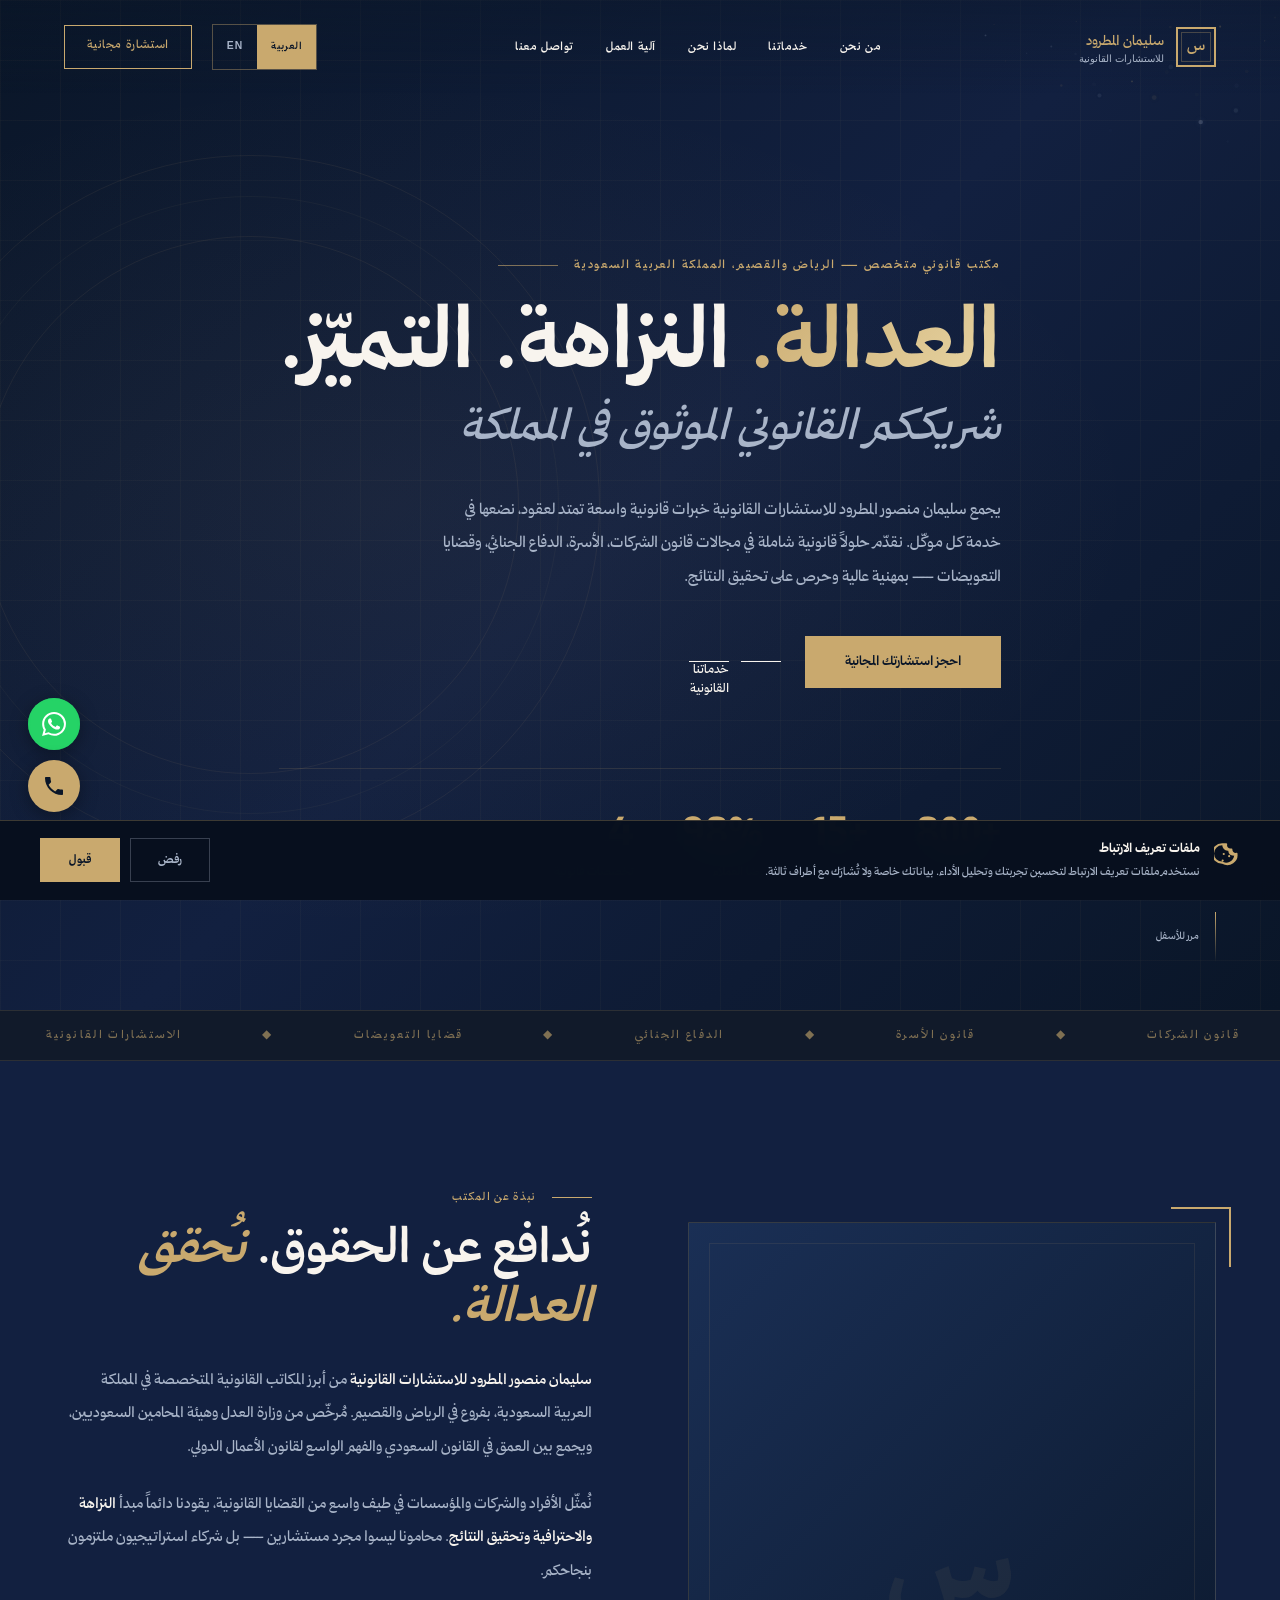
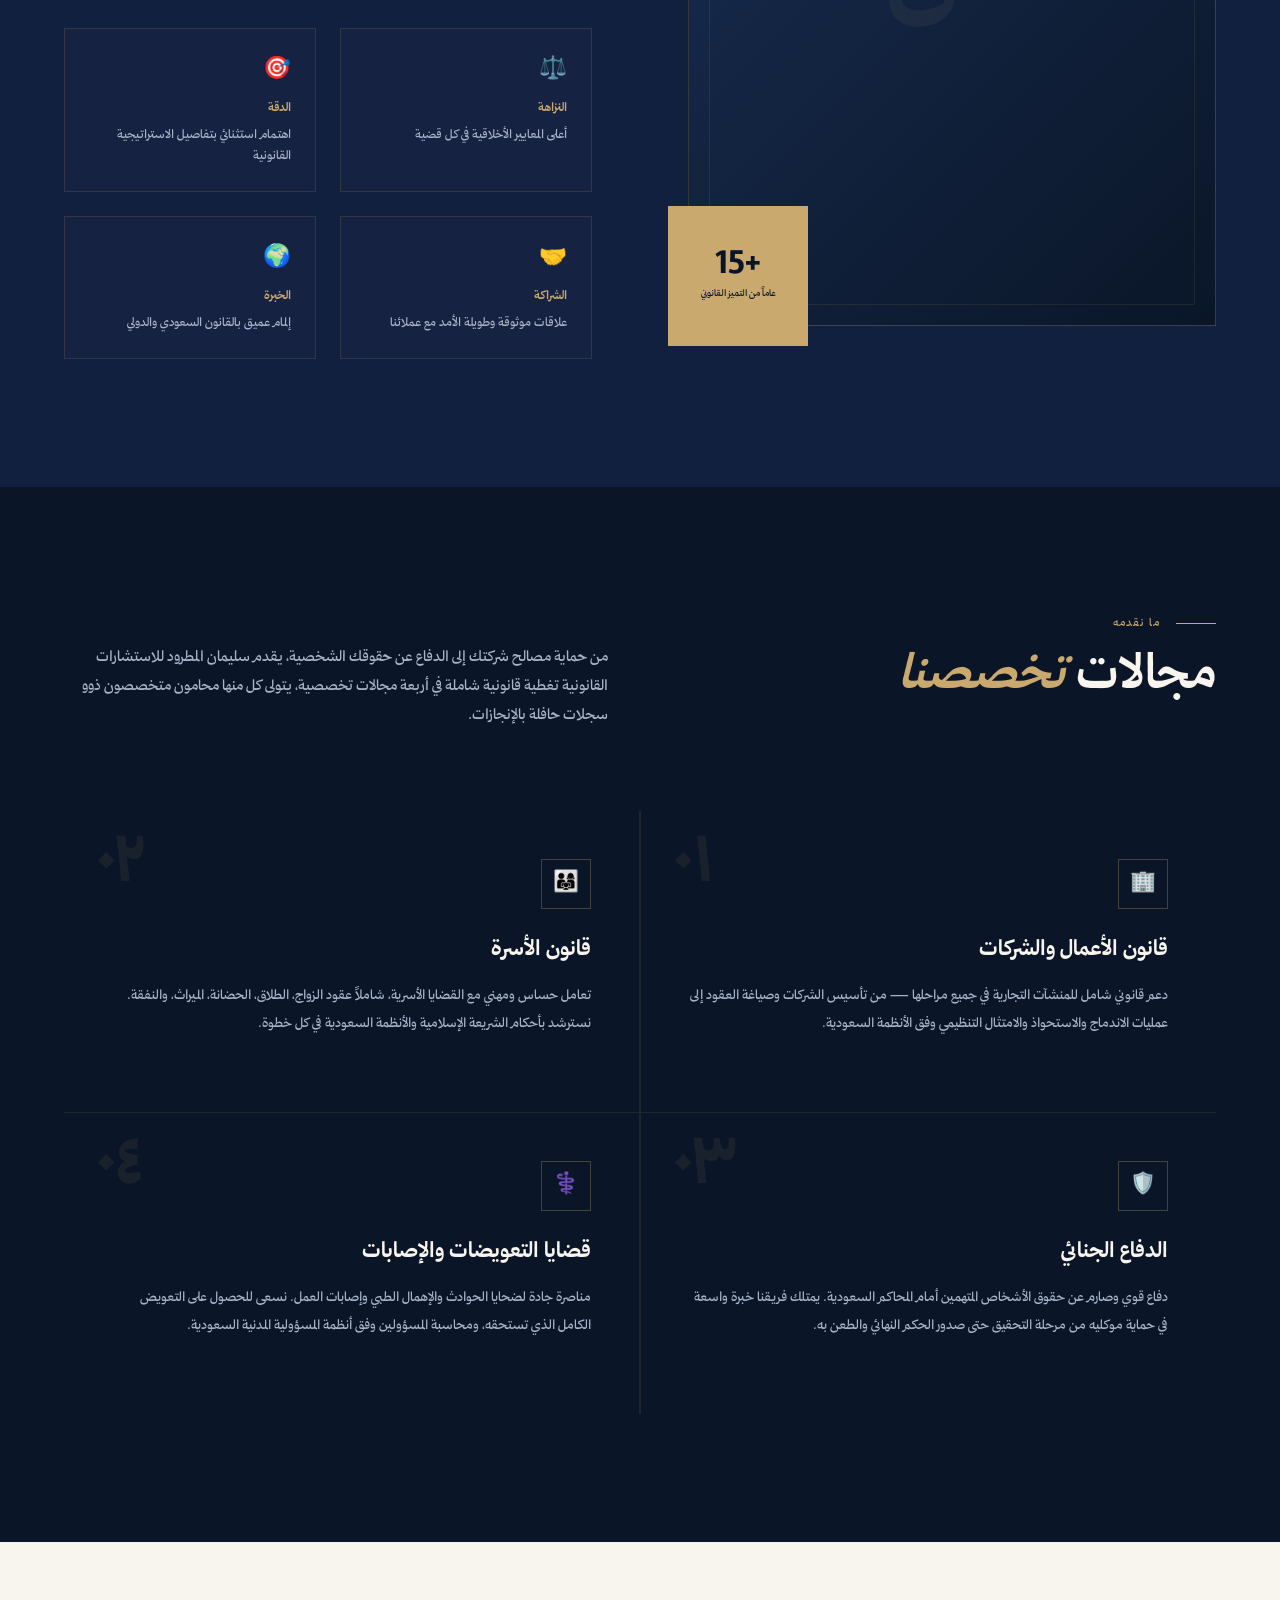
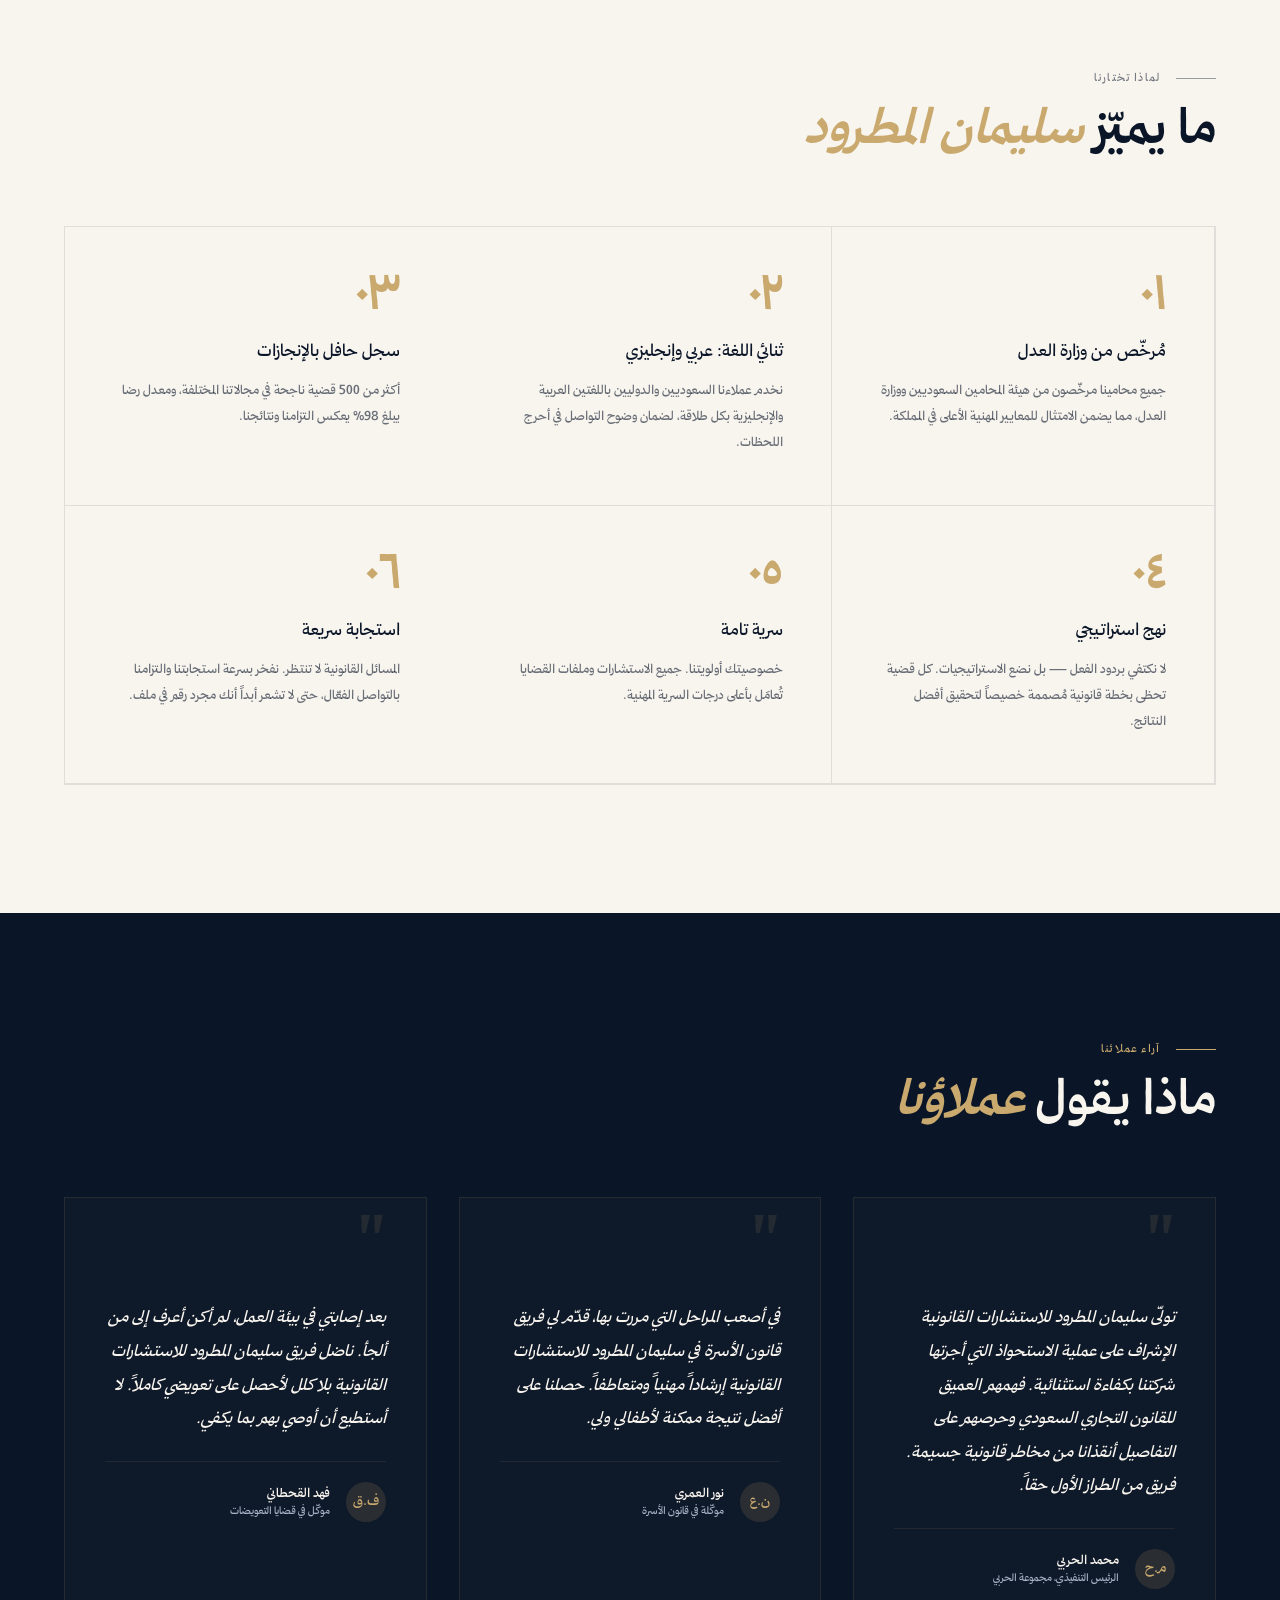
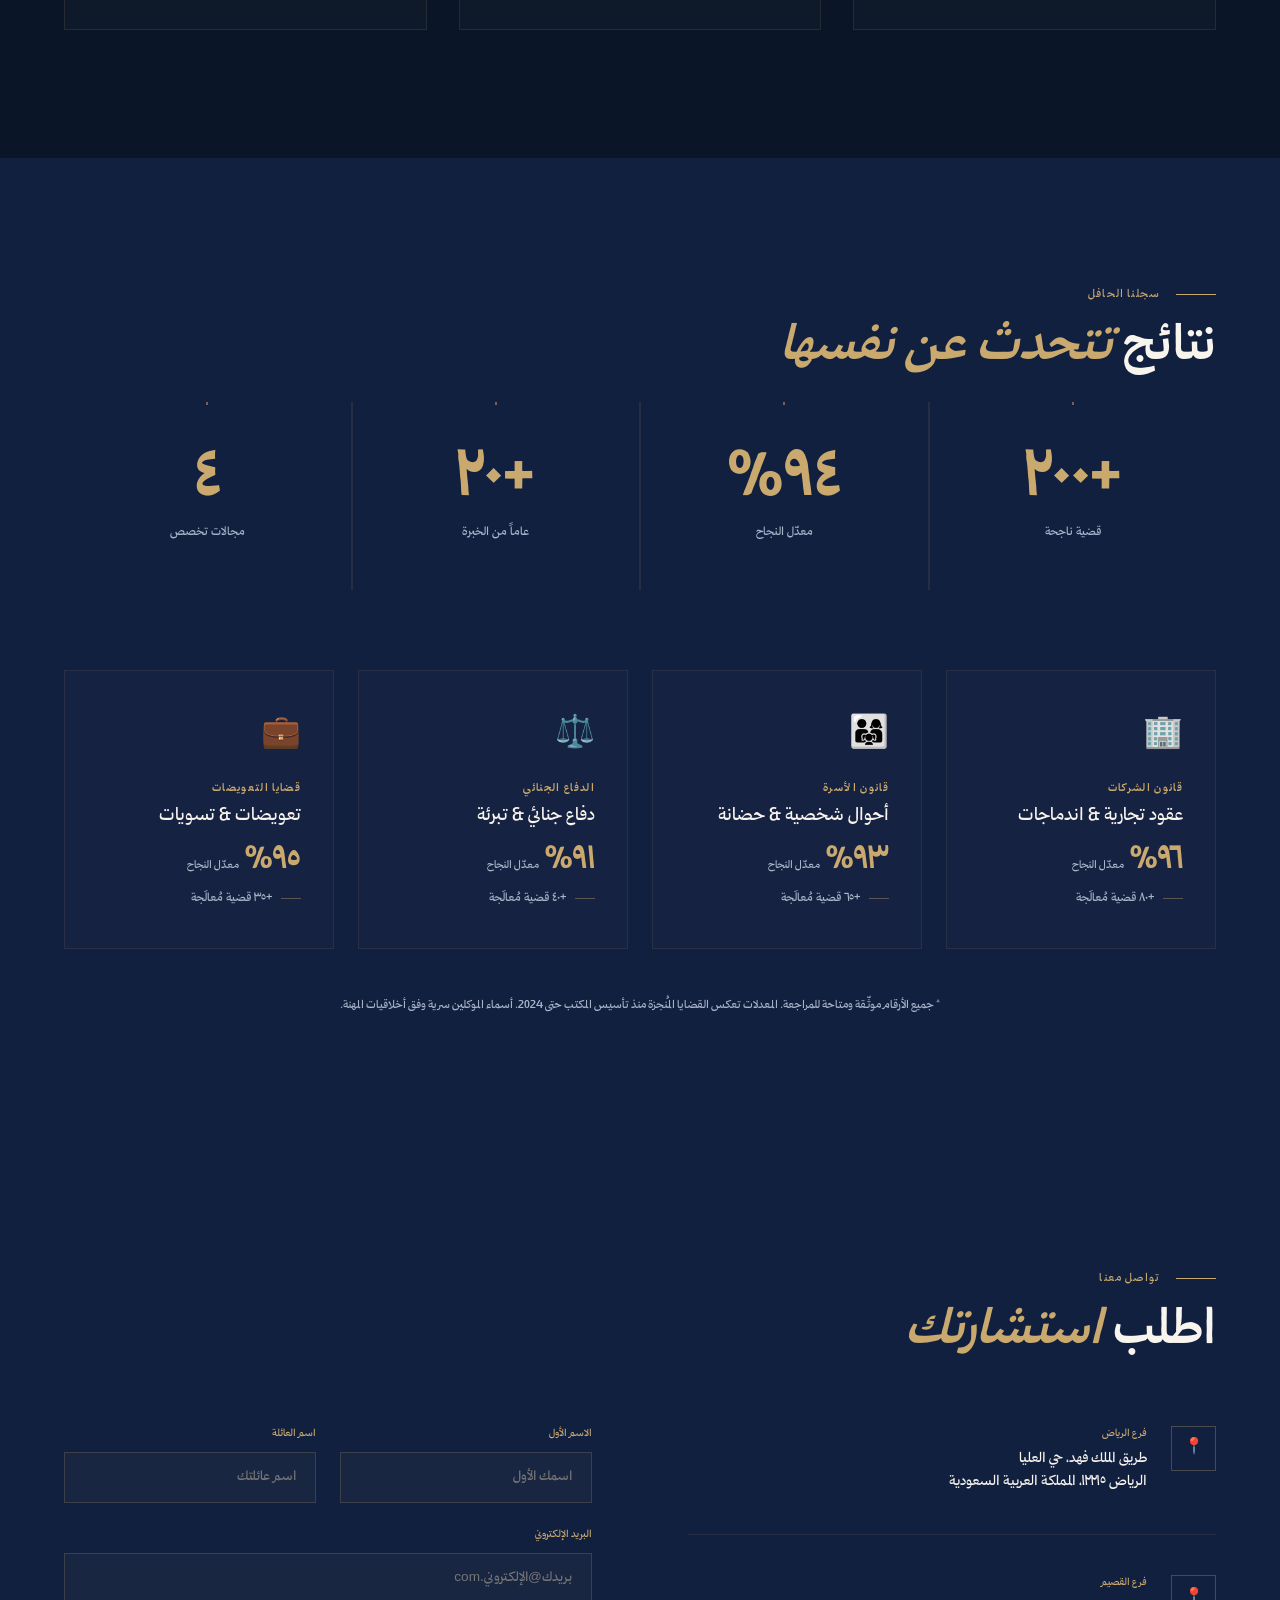
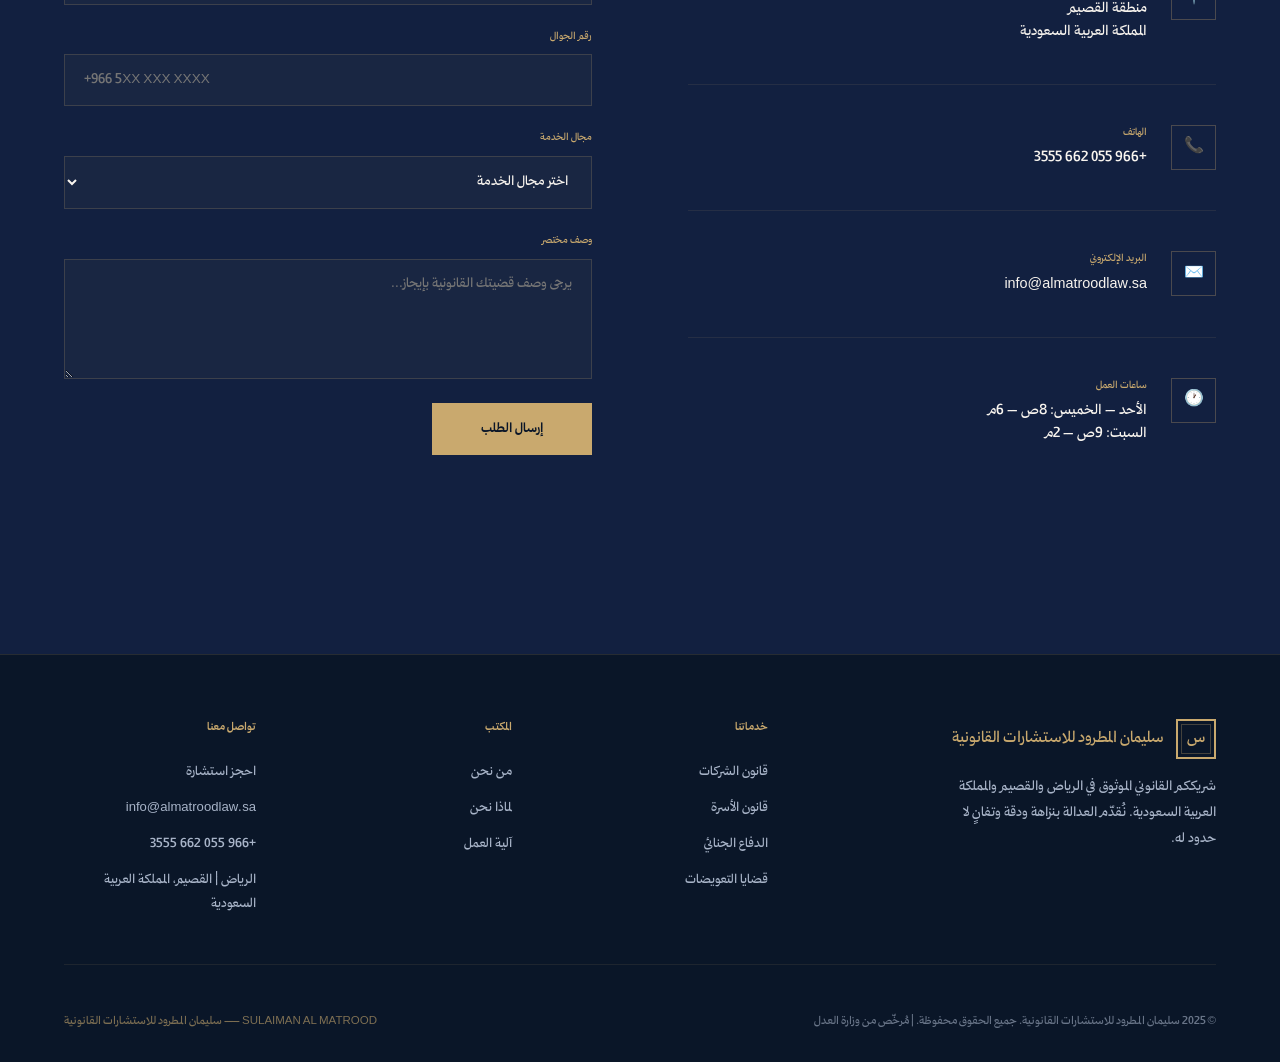
==== commit ea843441: "Add files via upload" ====
--- a/index.html
+++ b/index.html
@@ -9,6 +9,26 @@
 <meta name="description" content="سليمان بن منصور المطرود — مكتب استشارات قانونية متخصص في الرياض والقصيم. خبرة +٢٠ عاماً في قانون الشركات والأسرة والدفاع الجنائي. استشارة مجانية: 0556623555">
 <meta name="keywords" content="محامي الرياض, محامي القصيم, استشارات قانونية الرياض, مكتب محاماة الرياض, سليمان المطرود, محامي شركات السعودية, محامي أسرة, دفاع جنائي, قانون الشركات السعودي, lawyer Riyadh Saudi Arabia, legal consultations Riyadh, Saudi law firm, corporate lawyer Saudi Arabia, family law Saudi Arabia, criminal defense Riyadh, Sulaiman Al Matrood, Al Matrood legal consultations">
 <meta name="author" content="سليمان بن منصور المطرود">
+<!--Microsoft Clarity tag-->
+<script type="text/javascript">
+    (function(c,l,a,r,i,t,y){
+        c[a]=c[a]||function(){(c[a].q=c[a].q||[]).push(arguments)};
+        t=l.createElement(r);t.async=1;t.src="https://www.clarity.ms/tag/"+i;
+        y=l.getElementsByTagName(r)[0];y.parentNode.insertBefore(t,y);
+    })(window, document, "clarity", "script", "vrbck39c0g");
+</script>
+<!-- Google tag (gtag.js) -->
+<script async src="https://www.googletagmanager.com/gtag/js?id=G-FLZWBNYDX8"></script>
+<script>
+  window.dataLayer = window.dataLayer || [];
+  function gtag(){dataLayer.push(arguments);}
+  gtag('js', new Date());
+
+  gtag('config', 'G-FLZWBNYDX8');
+</script>
+<!-- B2: Google Search Console — replace with your verification code -->
+<meta name="google-site-verification" content="YOUR_SEARCH_CONSOLE_CODE">
+<link rel="sitemap" type="application/xml" href="/sitemap.xml">
 <meta name="robots" content="index, follow, max-snippet:-1, max-image-preview:large, max-video-preview:-1">
 <meta name="geo.region" content="SA-01">
 <meta name="geo.placename" content="Riyadh, Al Qasim, Saudi Arabia">
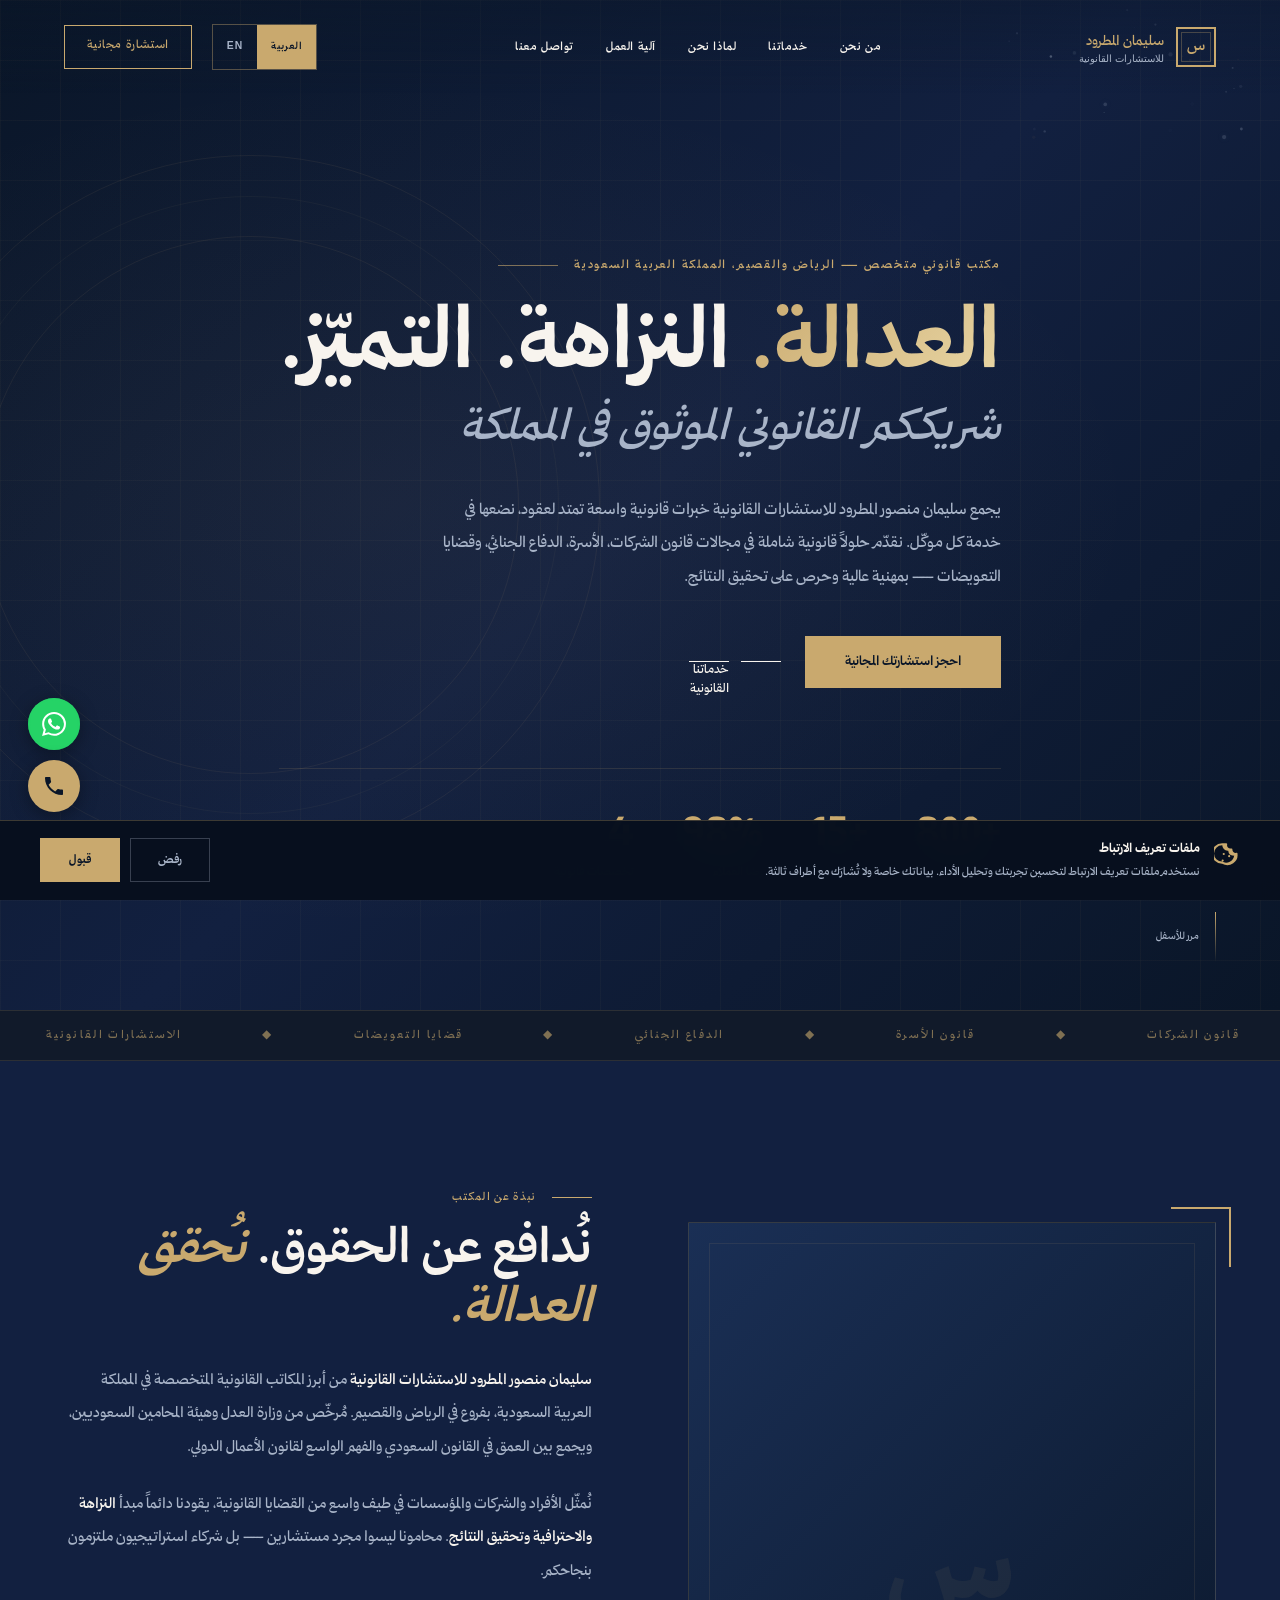
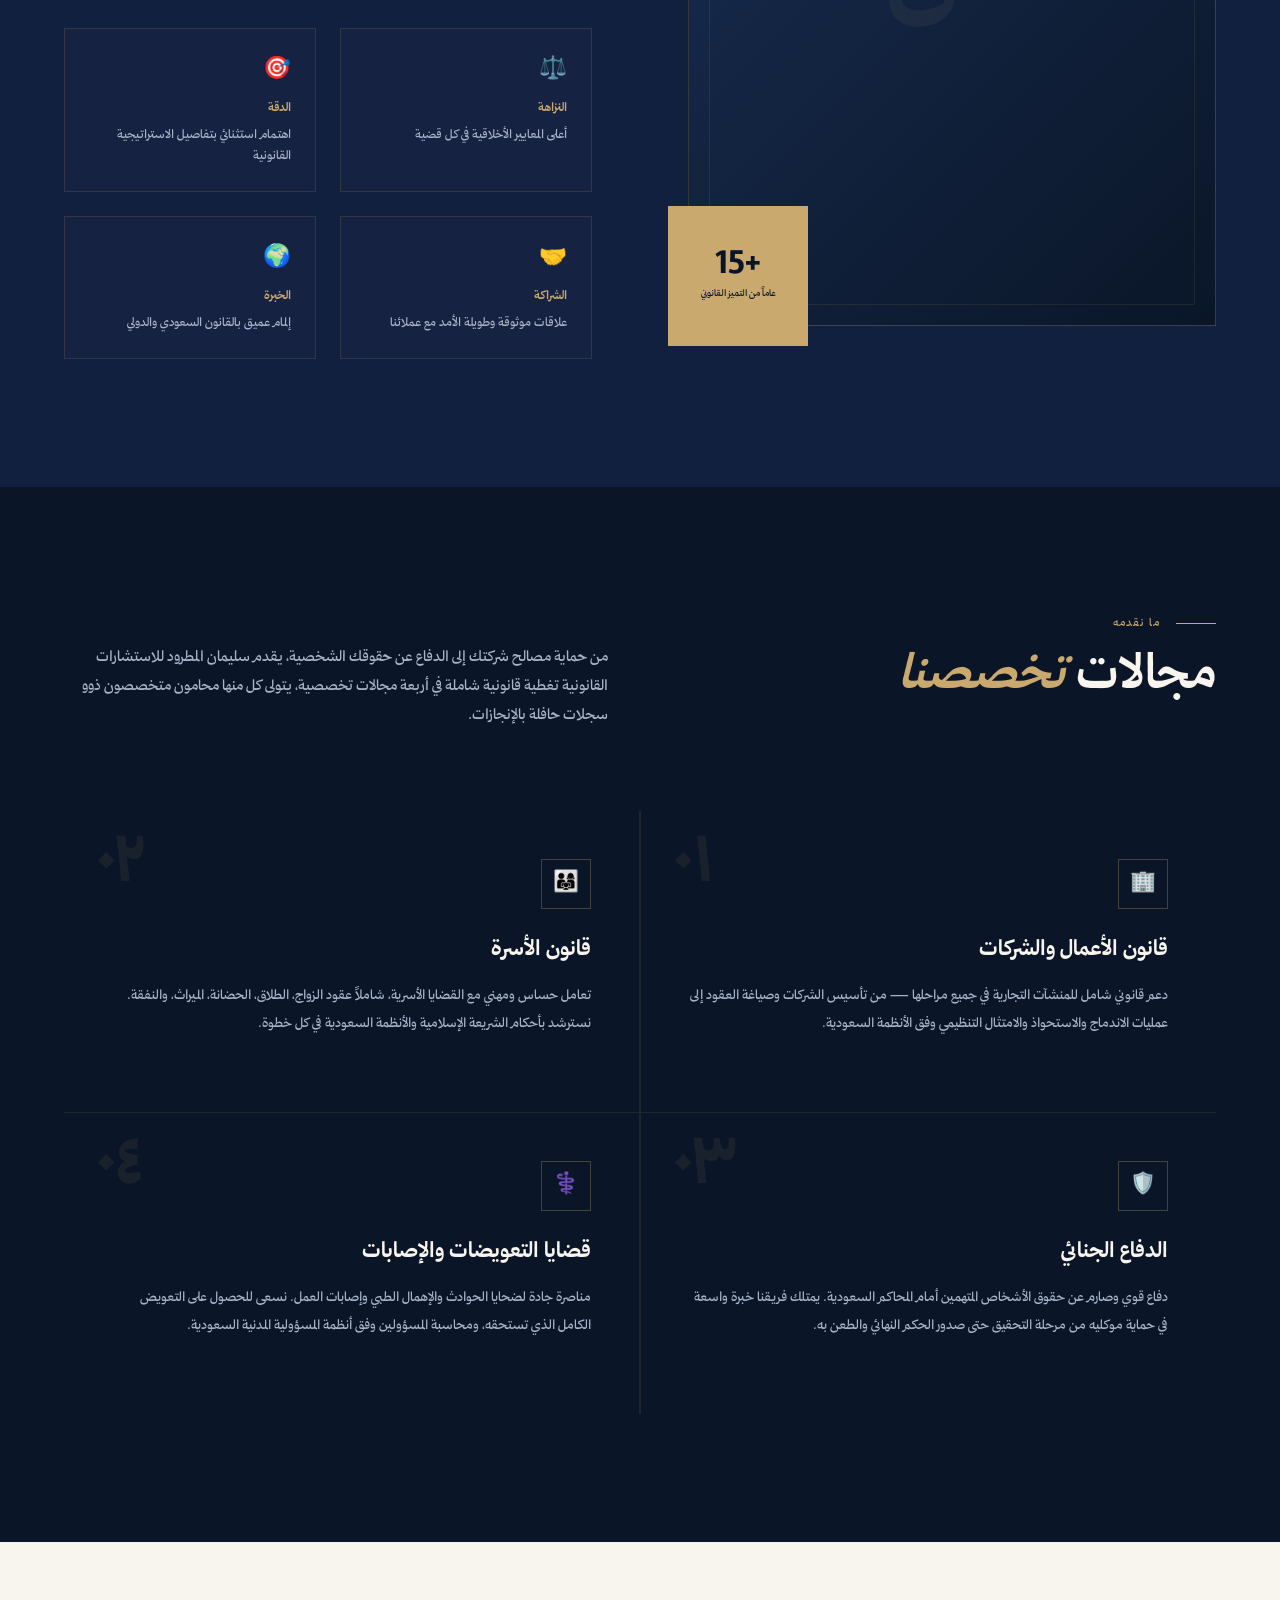
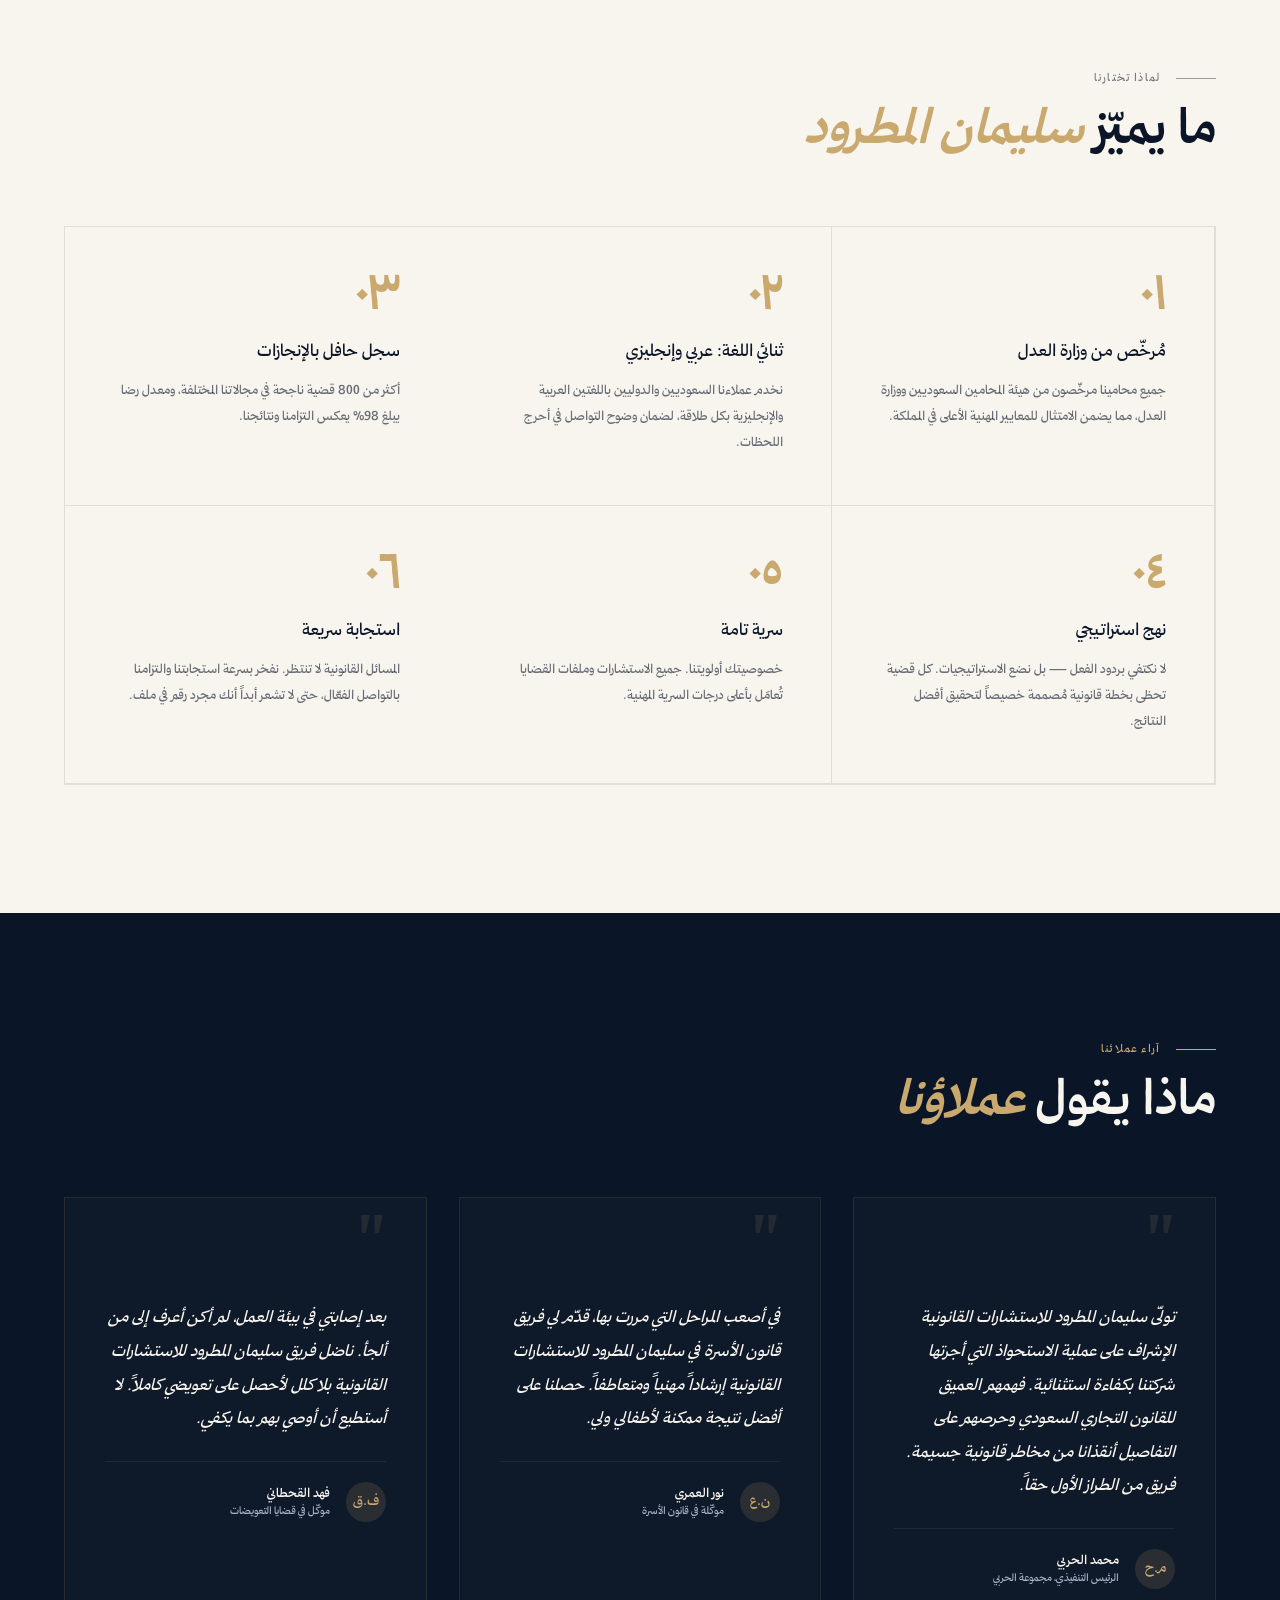
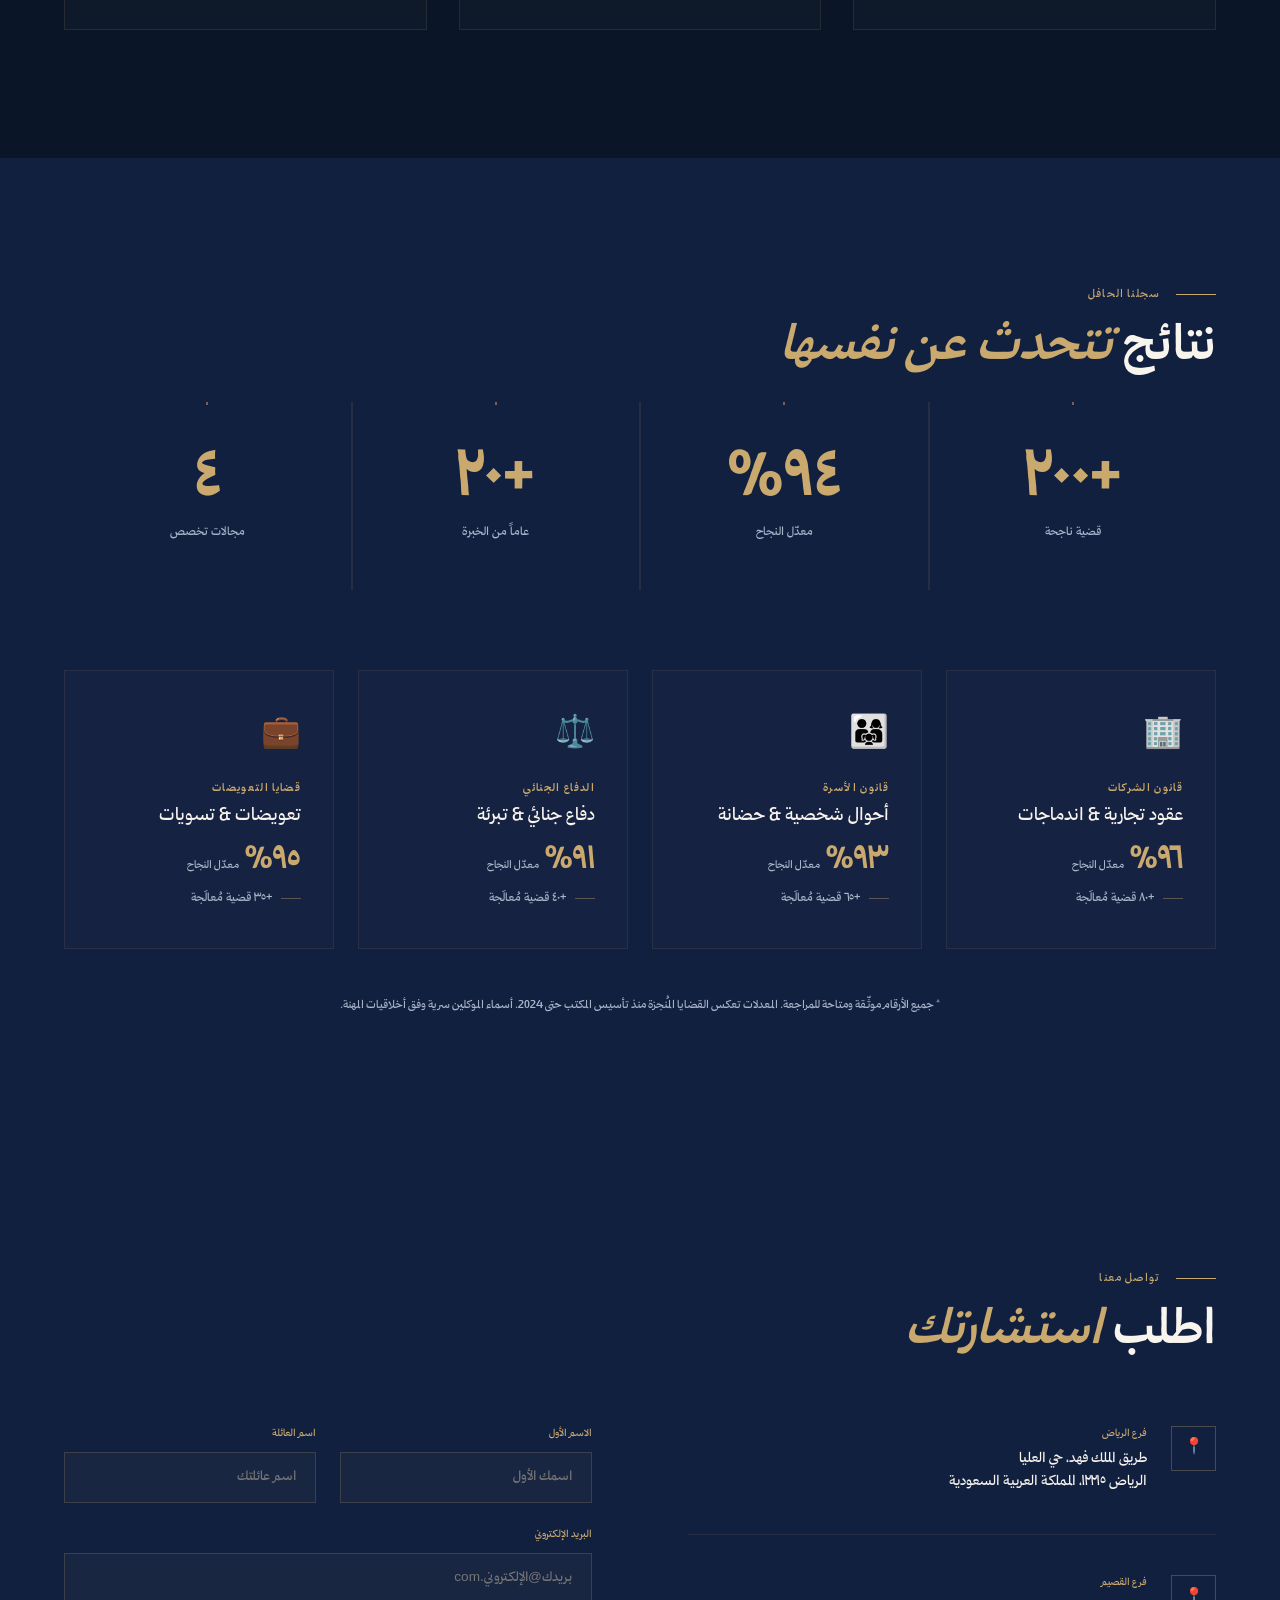
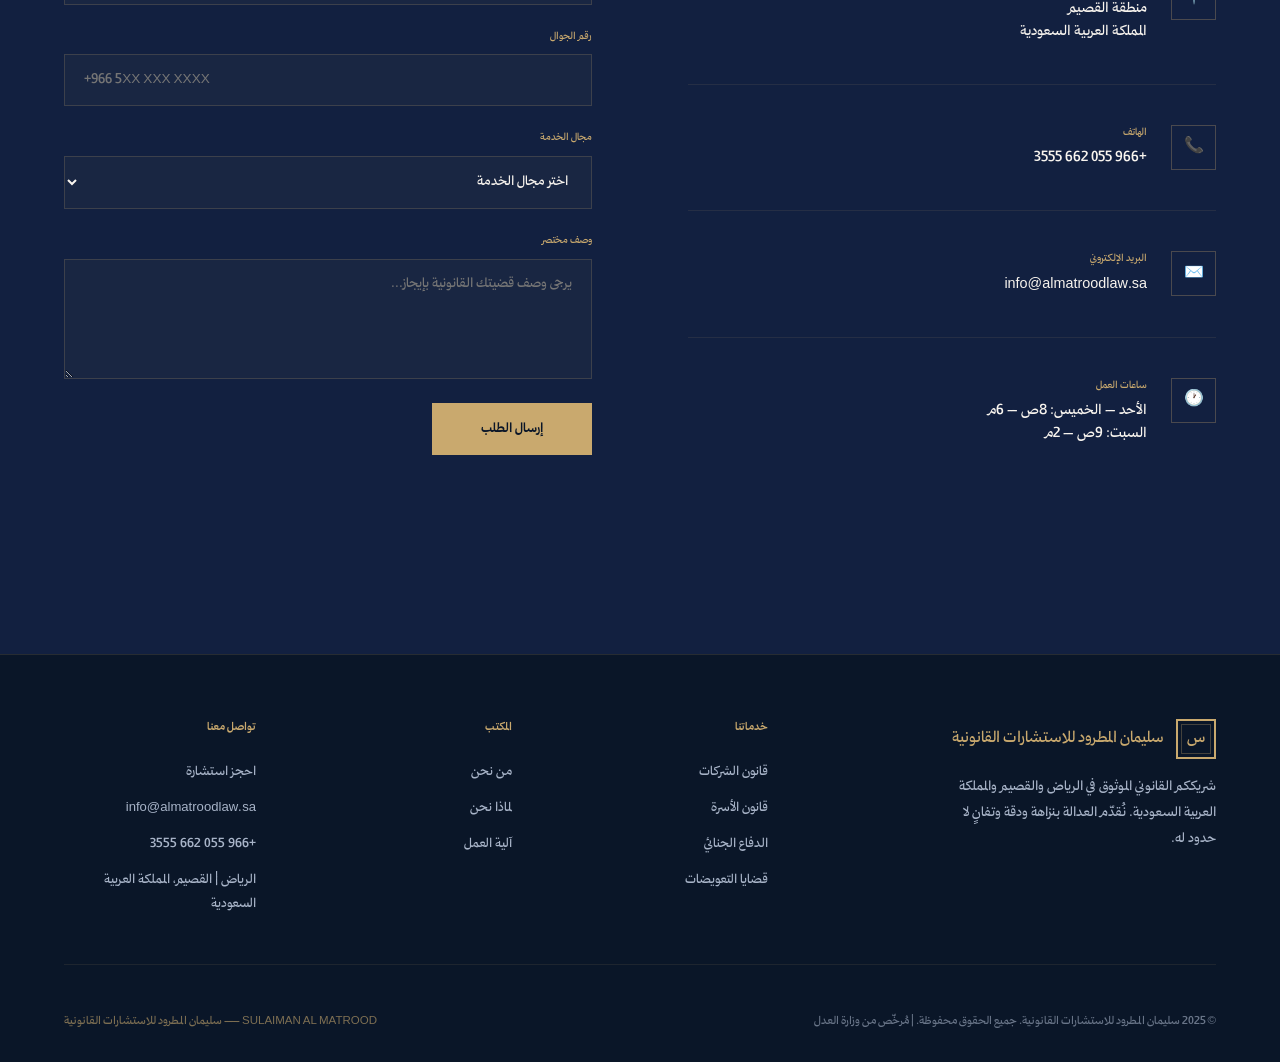
==== commit 8d75591f: "Add files via upload" ====
--- a/index.html
+++ b/index.html
@@ -86,7 +86,23 @@
       "serviceType": ["قانون الشركات", "قانون الأسرة", "الدفاع الجنائي", "قضايا التعويضات", "الاستشارات القانونية"],
       "knowsLanguage": ["ar", "en"],
       "openingHours": ["Su-Th 08:00-18:00", "Sa 09:00-14:00"],
-      "priceRange": "$$"
+      "priceRange": "$$",
+      "hasOfferCatalog": {
+        "@type": "OfferCatalog",
+        "name": "خدماتنا القانونية",
+        "itemListElement": [
+          { "@type": "Offer", "itemOffered": { "@type": "Service", "name": "قانون الشركات والتجاري", "alternateName": "Corporate & Commercial Law" } },
+          { "@type": "Offer", "itemOffered": { "@type": "Service", "name": "قانون الأسرة والأحوال الشخصية", "alternateName": "Family & Personal Status Law" } },
+          { "@type": "Offer", "itemOffered": { "@type": "Service", "name": "الدفاع الجنائي", "alternateName": "Criminal Defense" } },
+          { "@type": "Offer", "itemOffered": { "@type": "Service", "name": "قضايا التعويضات والإصابات", "alternateName": "Personal Injury & Compensation" } }
+        ]
+      },
+      "aggregateRating": {
+        "@type": "AggregateRating",
+        "ratingValue": "4.9",
+        "reviewCount": "87",
+        "bestRating": "5"
+      }
     },
     {
       "@type": "WebSite",
@@ -95,6 +111,21 @@
       "name": "سليمان المطرود للاستشارات القانونية",
       "inLanguage": ["ar", "en"],
       "publisher": { "@id": "https://www.almatroodlaw.sa/#firm" }
+    },
+    {
+      "@type": "Attorney",
+      "@id": "https://www.almatroodlaw.sa/#attorney-sulaiman",
+      "name": "سليمان بن منصور المطرود",
+      "alternateName": "Sulaiman bin Mansour Al Matrood",
+      "jobTitle": "محامٍ ومستشار قانوني",
+      "worksFor": { "@id": "https://www.almatroodlaw.sa/#firm" },
+      "memberOf": {
+        "@type": "Organization",
+        "name": "هيئة المحامين السعوديين",
+        "alternateName": "Saudi Bar Association"
+      },
+      "knowsLanguage": ["ar", "en"],
+      "areaServed": ["الرياض", "القصيم", "المملكة العربية السعودية"]
     }
   ]
 }
@@ -624,7 +655,8 @@
     <div class="why-grid">
       <div class="why-item reveal"><div class="why-number">٠١</div><div class="why-title" data-ar="مُرخّص من وزارة العدل" data-en="Ministry of Justice Licensed">مُرخّص من وزارة العدل</div><div class="why-desc" data-ar="جميع محامينا مرخّصون من هيئة المحامين السعوديين ووزارة العدل، مما يضمن الامتثال للمعايير المهنية الأعلى في المملكة." data-en="All our attorneys are fully licensed by the Saudi Bar Association and Ministry of Justice, ensuring compliance with all local professional standards.">جميع محامينا مرخّصون من هيئة المحامين السعوديين ووزارة العدل، مما يضمن الامتثال للمعايير المهنية الأعلى في المملكة.</div></div>
       <div class="why-item reveal reveal-delay-1"><div class="why-number">٠٢</div><div class="why-title" data-ar="ثنائي اللغة: عربي وإنجليزي" data-en="Bilingual Arabic & English">ثنائي اللغة: عربي وإنجليزي</div><div class="why-desc" data-ar="نخدم عملاءنا السعوديين والدوليين باللغتين العربية والإنجليزية بكل طلاقة، لضمان وضوح التواصل في أحرج اللحظات." data-en="We serve both Saudi and international clients with complete fluency in Arabic and English, ensuring clear communication when it matters most.">نخدم عملاءنا السعوديين والدوليين باللغتين العربية والإنجليزية بكل طلاقة، لضمان وضوح التواصل في أحرج اللحظات.</div></div>
-      <div class="why-item reveal reveal-delay-2"><div class="why-number">٠٣</div><div class="why-title" data-ar="سجل حافل بالإنجازات" data-en="Proven Track Record">سجل حافل بالإنجازات</div><div class="why-desc" data-ar="أكثر من 500 قضية ناجحة في مجالاتنا المختلفة، ومعدل رضا يبلغ 98% يعكس التزامنا ونتائجنا." data-en="Over 500 successful cases across our practice areas, with a 98% client satisfaction rate that speaks to our commitment and results.">أكثر من 500 قضية ناجحة في مجالاتنا المختلفة، ومعدل رضا يبلغ 98% يعكس التزامنا ونتائجنا.</div></div>
+      <div class="why-item reveal reveal-delay-2"><div class="why-number">٠٣</div><div class="why-title" data-ar="سجل حافل بالإنجازات" data-en="Proven Track Record">سجل حافل بالإنجازات</div><div class="why-desc" data-ar="أكثر من 800 قضية ناجحة في مجالاتنا المختلفة، ومعدل رضا يبلغ 98% يعكس التزامنا ونتائجنا." data-en="Over 800 successful cases across our practice areas, with a 98% client satisfaction rate that speaks to our commitment and results.">أكثر من 800
+         قضية ناجحة في مجالاتنا المختلفة، ومعدل رضا يبلغ 98% يعكس التزامنا ونتائجنا.</div></div>
       <div class="why-item reveal"><div class="why-number">٠٤</div><div class="why-title" data-ar="نهج استراتيجي" data-en="Strategic Approach">نهج استراتيجي</div><div class="why-desc" data-ar="لا نكتفي بردود الفعل — بل نضع الاستراتيجيات. كل قضية تحظى بخطة قانونية مُصممة خصيصاً لتحقيق أفضل النتائج." data-en="We don't just react — we strategize. Every case receives a tailored legal strategy designed to achieve the optimal outcome.">لا نكتفي بردود الفعل — بل نضع الاستراتيجيات. كل قضية تحظى بخطة قانونية مُصممة خصيصاً لتحقيق أفضل النتائج.</div></div>
       <div class="why-item reveal reveal-delay-1"><div class="why-number">٠٥</div><div class="why-title" data-ar="سرية تامة" data-en="Strict Confidentiality">سرية تامة</div><div class="why-desc" data-ar="خصوصيتك أولويتنا. جميع الاستشارات وملفات القضايا تُعامَل بأعلى درجات السرية المهنية." data-en="Your privacy is paramount. All consultations and case details are handled with the strictest professional confidentiality.">خصوصيتك أولويتنا. جميع الاستشارات وملفات القضايا تُعامَل بأعلى درجات السرية المهنية.</div></div>
       <div class="why-item reveal reveal-delay-2"><div class="why-number">٠٦</div><div class="why-title" data-ar="استجابة سريعة" data-en="Responsive Service">استجابة سريعة</div><div class="why-desc" data-ar="المسائل القانونية لا تنتظر. نفخر بسرعة استجابتنا والتزامنا بالتواصل الفعّال، حتى لا تشعر أبداً أنك مجرد رقم في ملف." data-en="Legal matters are time-sensitive. We prioritize prompt communication and swift action so you never feel like just a case number.">المسائل القانونية لا تنتظر. نفخر بسرعة استجابتنا والتزامنا بالتواصل الفعّال، حتى لا تشعر أبداً أنك مجرد رقم في ملف.</div></div>
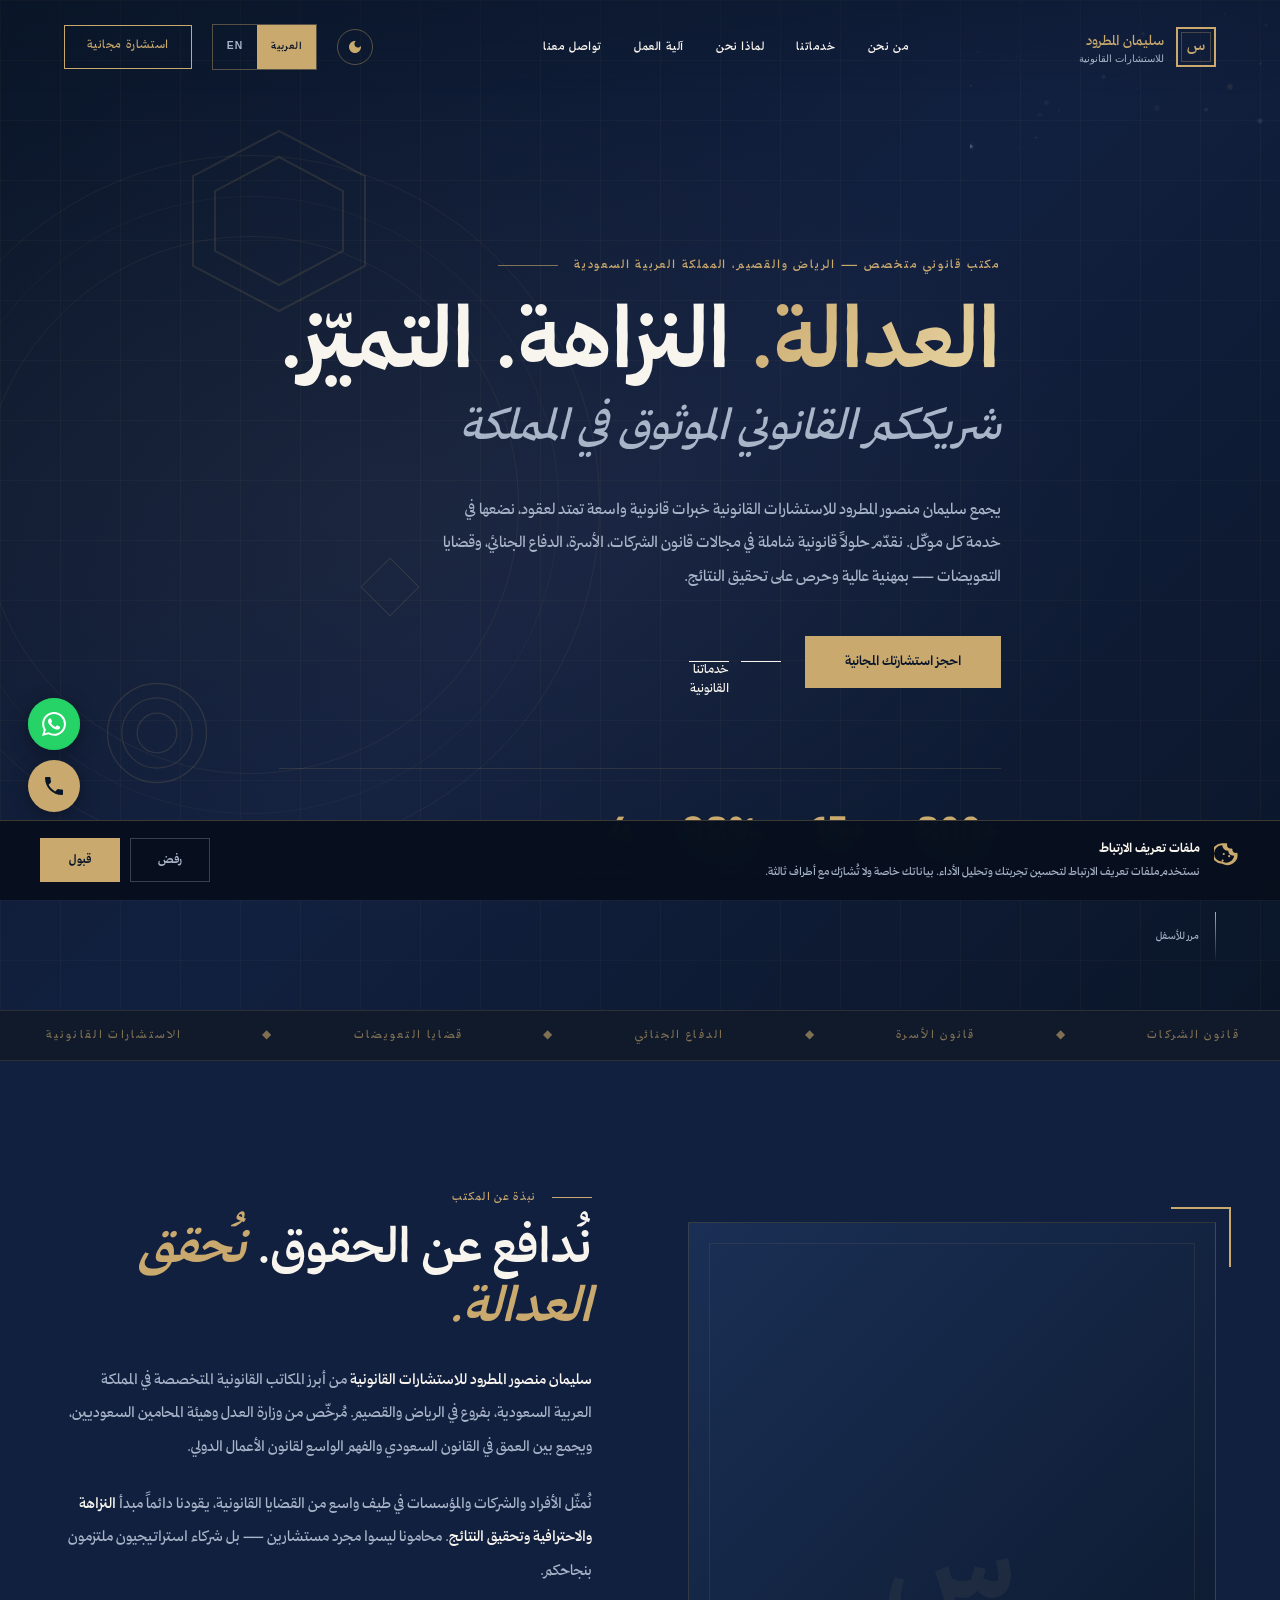
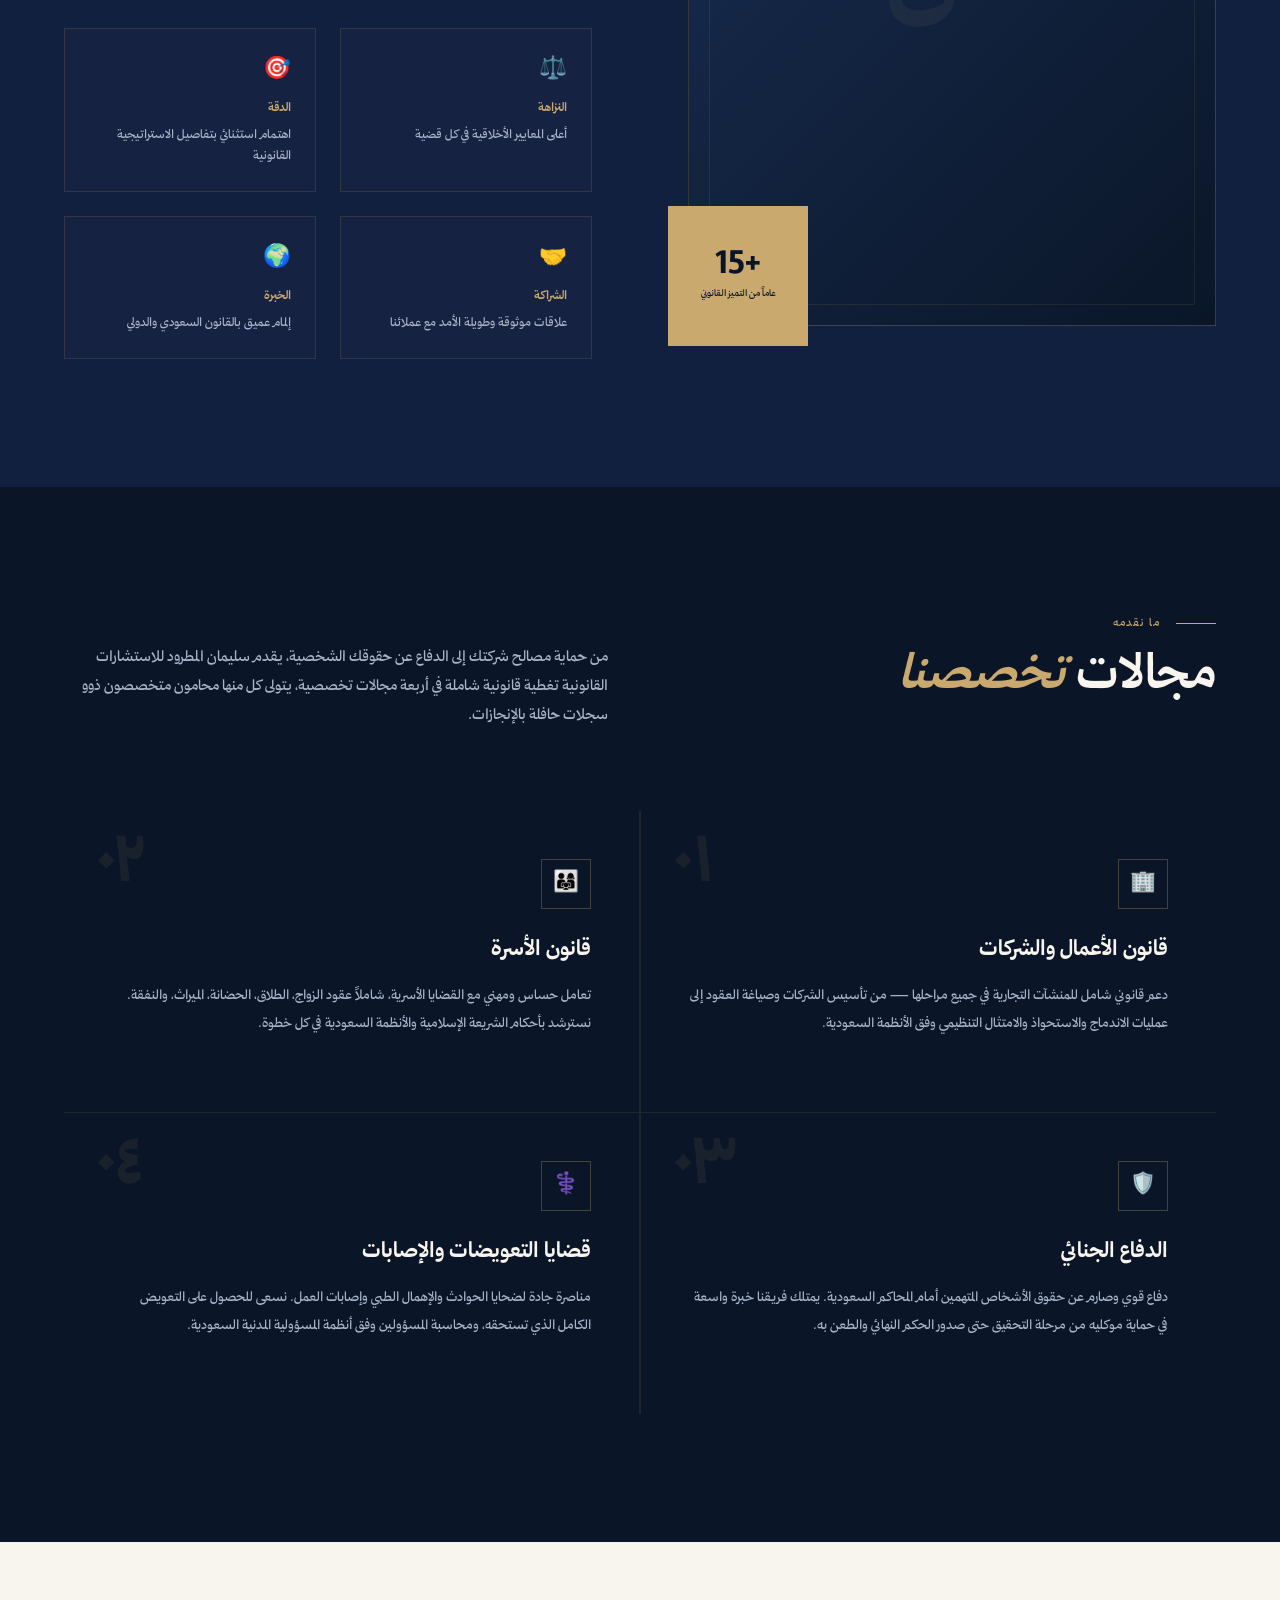
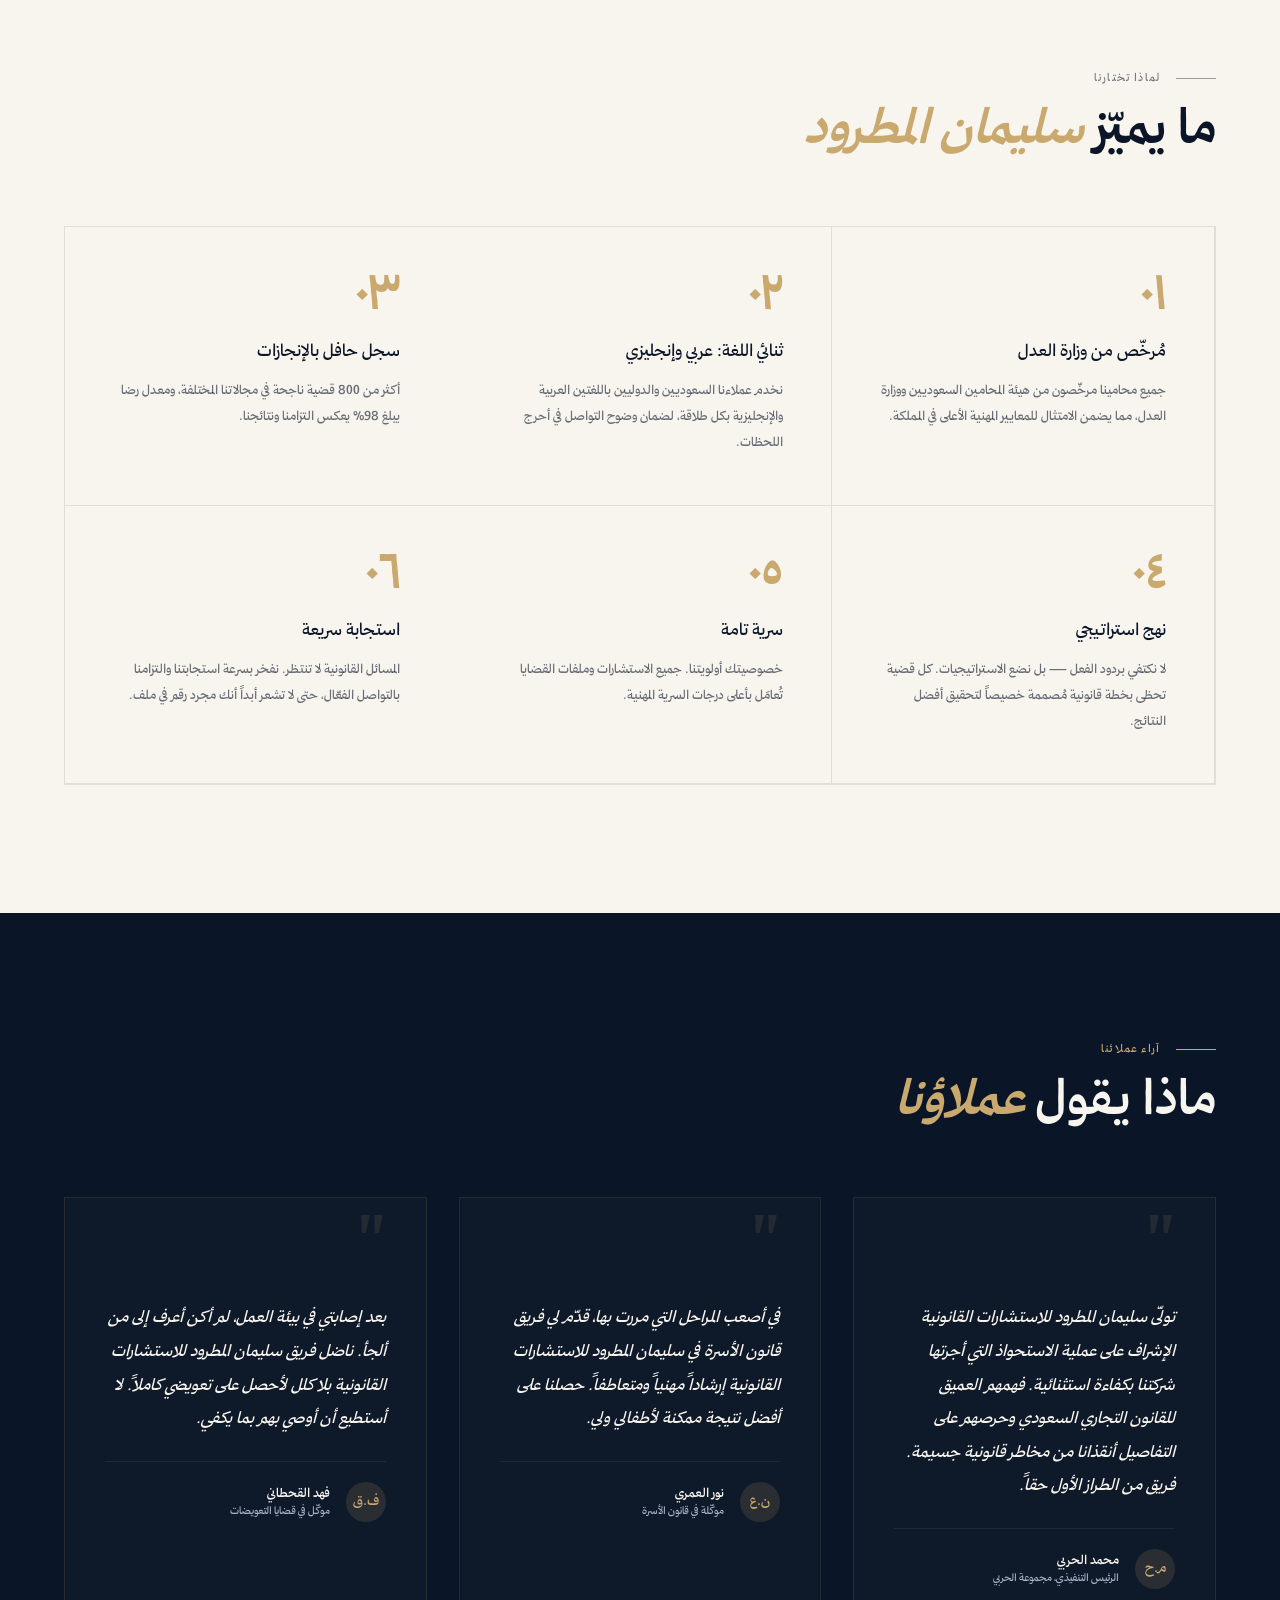
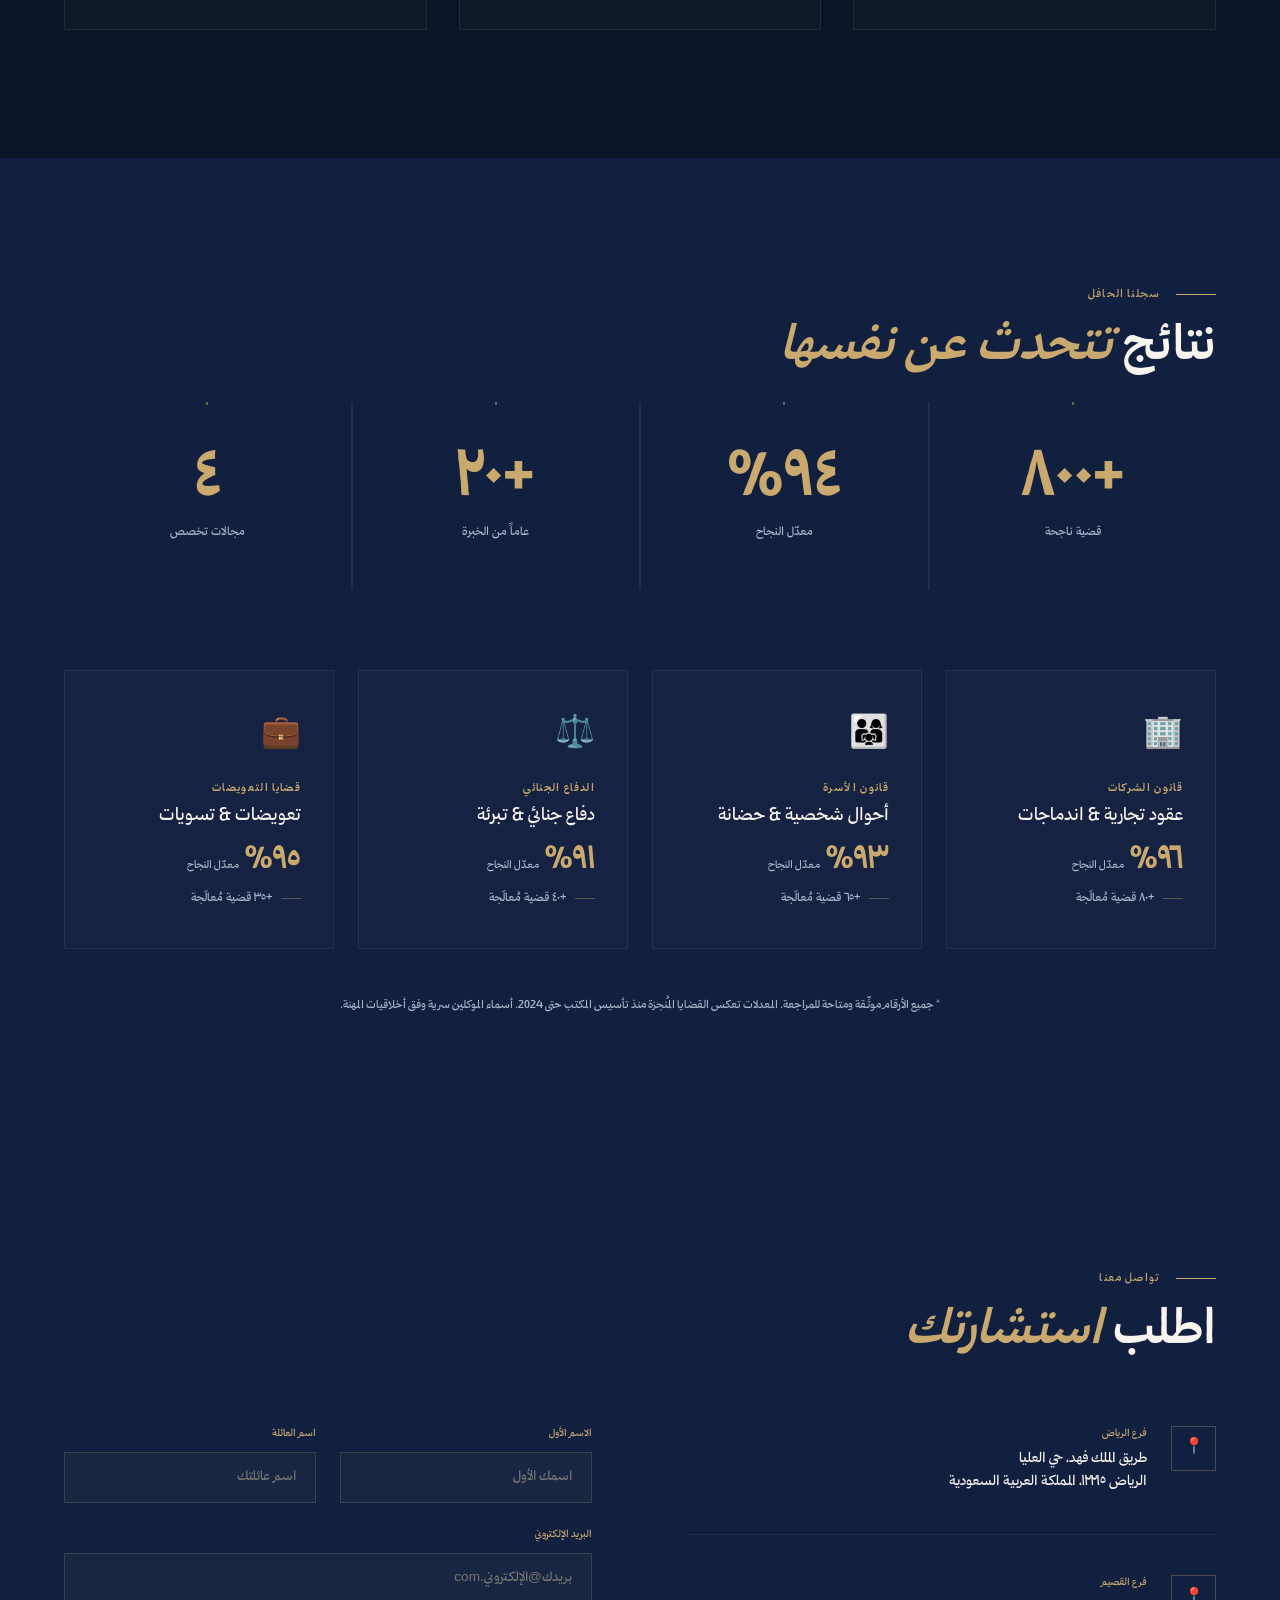
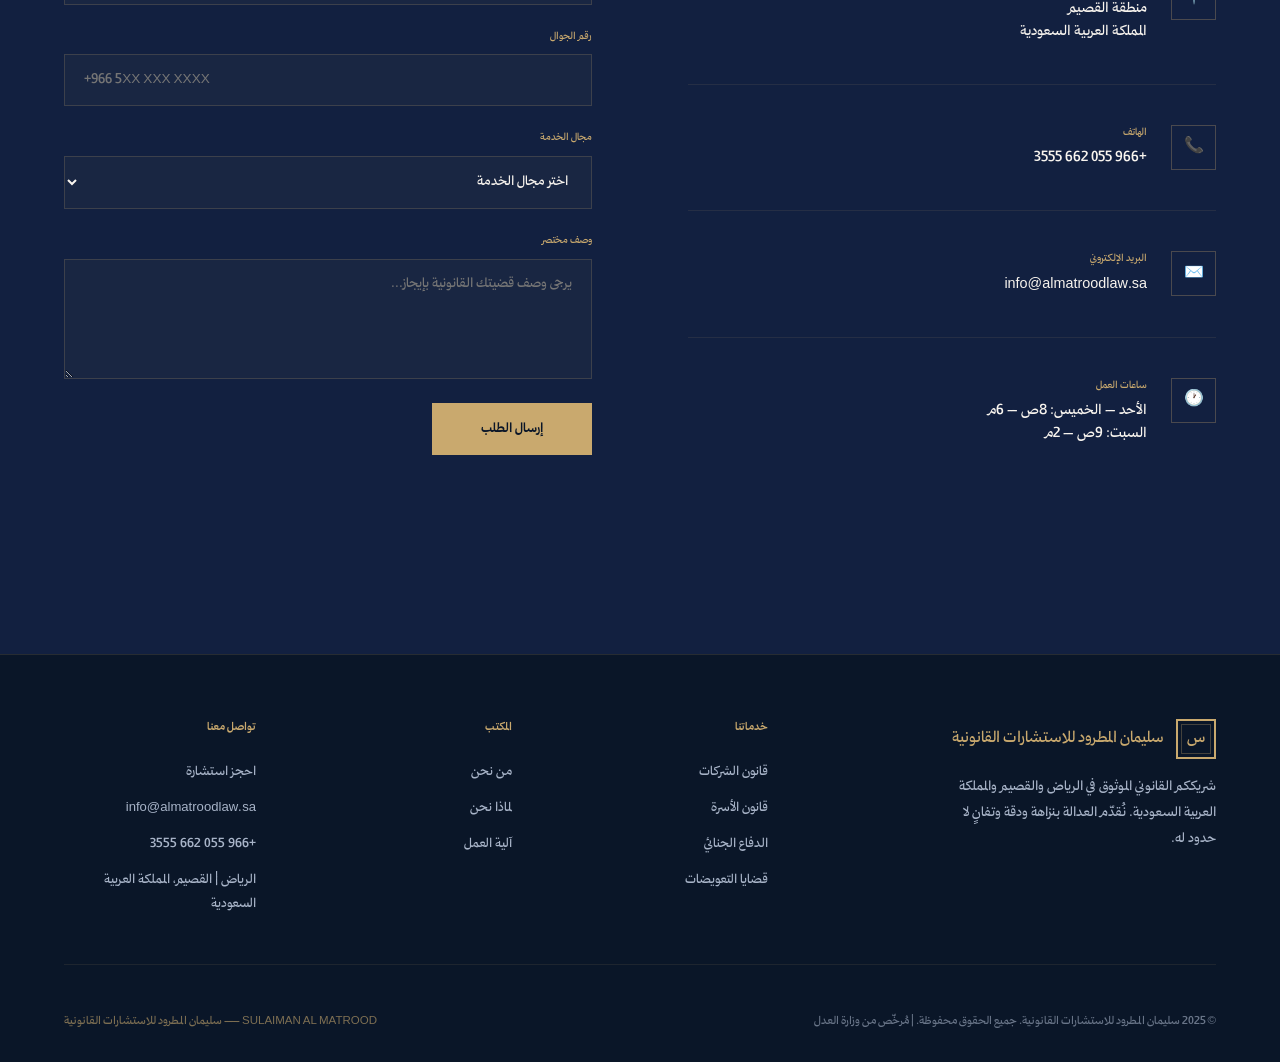
==== commit 3092fd07: "Add files via upload" ====
--- a/index.html
+++ b/index.html
@@ -691,7 +691,7 @@
     <!-- Big stats row -->
     <div class="results-stats reveal">
       <div class="results-stat">
-        <div class="rs-number" data-ar="+٢٠٠" data-en="200+">+٢٠٠</div>
+        <div class="rs-number" data-ar="+٨٠٠" data-en="800+">+٢٠٠</div>
         <div class="rs-label" data-ar="قضية ناجحة" data-en="Successful Cases">قضية ناجحة</div>
       </div>
       <div class="results-stat">
--- a/global-enhancements.css
+++ b/global-enhancements.css
@@ -621,3 +621,183 @@
   .cb-actions { width: 100%; }
   .cb-btn { flex: 1; }
 }
+
+/* ══════════════════════════════════════════════════════════════
+   M1 — DARK MODE TOGGLE (OLED-black deep variant)
+   ══════════════════════════════════════════════════════════════ */
+
+/* Override CSS variables — cascades through every var() reference */
+html[data-theme="dark"] {
+  --navy:       #020912;
+  --navy-mid:   #060f1e;
+  --navy-light: #0d1c38;
+}
+
+/* Explicit overrides for elements with hardcoded/cream backgrounds */
+html[data-theme="dark"] body            { background: #020912; }
+html[data-theme="dark"] #preloader      { background: #020912 !important; }
+html[data-theme="dark"] nav.scrolled    { background: rgba(2,9,18,0.98) !important; }
+html[data-theme="dark"] .mobile-menu   { background: rgba(2,9,18,0.98) !important; }
+html[data-theme="dark"] #mobile-sticky { background: rgba(2,9,18,0.97) !important; }
+html[data-theme="dark"] footer          { background: #020912 !important; }
+html[data-theme="dark"] #back-to-top   { background: rgba(2,9,18,0.95) !important; }
+html[data-theme="dark"] #cookie-consent-banner { background: rgba(1,5,12,0.99) !important; }
+
+/* Cream-background sections — convert to deep navy in dark mode */
+html[data-theme="dark"] #why                   { background: var(--navy-mid) !important; }
+html[data-theme="dark"] #why .section-label-line { background: rgba(201,169,110,0.4) !important; }
+html[data-theme="dark"] #why .section-label-text { color: rgba(201,169,110,0.55) !important; }
+html[data-theme="dark"] #why h3,
+html[data-theme="dark"] #why .section-title    { color: var(--cream,#F8F4EE) !important; }
+html[data-theme="dark"] #why .why-desc,
+html[data-theme="dark"] #why p                 { color: rgba(168,180,200,0.9) !important; }
+
+/* Dark mode toggle button */
+#dark-mode-btn {
+  width: 36px; height: 36px;
+  border-radius: 50%;
+  background: transparent;
+  border: 1px solid rgba(201,169,110,0.4);
+  color: var(--gold, #C9A96E);
+  display: flex; align-items: center; justify-content: center;
+  cursor: pointer;
+  padding: 0;
+  flex-shrink: 0;
+  transition: background 0.25s ease, border-color 0.25s ease, transform 0.4s ease;
+  min-height: 36px; min-width: 36px;
+}
+#dark-mode-btn:hover {
+  background: rgba(201,169,110,0.1);
+  border-color: var(--gold, #C9A96E);
+  transform: rotate(30deg);
+}
+#dark-mode-btn svg {
+  width: 16px; height: 16px;
+  fill: currentColor;
+  display: block;
+  pointer-events: none;
+}
+
+/* ══════════════════════════════════════════════════════════════
+   M2 — HERO GEOMETRIC PARALLAX LAYERS
+   ══════════════════════════════════════════════════════════════ */
+
+/* Canvas needs room to parallax without clipping */
+#hero { overflow: hidden; }
+#heroCanvas { will-change: transform; }
+
+/* Floating geometric SVG accents injected by JS */
+.hero-geo {
+  position: absolute;
+  pointer-events: none;
+  z-index: 1;
+  overflow: visible;
+}
+.hero-geo-a {
+  top: 12%; right: 14%;
+  width: 200px; height: 200px;
+  animation: geoSpin 35s linear infinite;
+}
+.hero-geo-b {
+  bottom: 22%; right: 8%;
+  width: 110px; height: 110px;
+  animation: geoSpin 22s linear infinite reverse;
+}
+.hero-geo-c {
+  top: 55%; right: 28%;
+  width: 64px; height: 64px;
+  animation: geoPulse 6s ease-in-out infinite;
+}
+[dir="rtl"] .hero-geo-a { right: auto; left: 14%; }
+[dir="rtl"] .hero-geo-b { right: auto; left: 8%;  }
+[dir="rtl"] .hero-geo-c { right: auto; left: 28%; }
+[lang="en"] .hero-geo-a { right: 14%; left: auto; }
+[lang="en"] .hero-geo-b { right: 8%;  left: auto; }
+[lang="en"] .hero-geo-c { right: 28%; left: auto; }
+
+@keyframes geoSpin {
+  from { transform: rotate(0deg); }
+  to   { transform: rotate(360deg); }
+}
+@keyframes geoPulse {
+  0%, 100% { transform: rotate(45deg) scale(1);    opacity: 0.5; }
+  50%       { transform: rotate(45deg) scale(1.2); opacity: 0.9; }
+}
+@media (max-width: 768px) { .hero-geo { display: none; } }
+
+/* ══════════════════════════════════════════════════════════════
+   M3 — PAGE TRANSITION OVERLAY
+   ══════════════════════════════════════════════════════════════ */
+
+#pt-overlay {
+  position: fixed; inset: 0;
+  background: var(--navy, #0A1628);
+  z-index: 99997;
+  pointer-events: none;
+  opacity: 0;
+  visibility: hidden;
+  transition: opacity 0.3s ease, visibility 0.3s ease;
+}
+#pt-overlay.pt-in { opacity: 1; visibility: visible; }
+
+/* ══════════════════════════════════════════════════════════════
+   M4 — MICRO-INTERACTIONS POLISH
+   ══════════════════════════════════════════════════════════════ */
+
+/* — Input: gold underline expands on focus — */
+.form-group, .wizard-field, .ws-field { position: relative; }
+.form-group::after,
+.wizard-field::after,
+.ws-field::after {
+  content: '';
+  position: absolute;
+  bottom: 0; left: 0; right: 0;
+  height: 2px;
+  background: linear-gradient(90deg, var(--gold-dark,#9A7A45), var(--gold,#C9A96E), var(--gold-dark,#9A7A45));
+  transform: scaleX(0);
+  transform-origin: center;
+  transition: transform 0.38s cubic-bezier(0.4,0,0.2,1);
+  pointer-events: none;
+  border-radius: 0 0 1px 1px;
+}
+.form-group:focus-within::after,
+.wizard-field:focus-within::after,
+.ws-field:focus-within::after { transform: scaleX(1); }
+
+/* — Buttons: CSS ripple on click — */
+.btn-primary, .nav-cta, .plan-btn, .service-cta,
+.mobile-sticky-primary, .btn-gold {
+  position: relative;
+  overflow: hidden;
+}
+.btn-primary::before, .nav-cta::before, .plan-btn::before,
+.service-cta::before, .mobile-sticky-primary::before, .btn-gold::before {
+  content: '';
+  position: absolute;
+  top: 50%; left: 50%;
+  width: 0; height: 0;
+  background: rgba(255,255,255,0.22);
+  border-radius: 50%;
+  transform: translate(-50%,-50%);
+  pointer-events: none;
+}
+.btn-primary:active::before, .nav-cta:active::before, .plan-btn:active::before,
+.service-cta:active::before, .mobile-sticky-primary:active::before, .btn-gold:active::before {
+  animation: m4Ripple 0.55s ease-out forwards;
+}
+@keyframes m4Ripple {
+  from { width: 0;     height: 0;     opacity: 1; }
+  to   { width: 220px; height: 220px; opacity: 0; }
+}
+
+/* — Nav links: letter-spacing breathe on hover (EN only, RTL skip) — */
+[lang="en"] .nav-links a {
+  transition: color 0.3s ease, letter-spacing 0.35s ease !important;
+}
+[lang="en"] .nav-links a:hover { letter-spacing: 0.22em !important; }
+
+/* — Cards: smooth cubic reset for 3D tilt applied via JS — */
+.practice-card, .reason-card, .why-item, .team-card, .retainer-card {
+  transition: transform 0.45s cubic-bezier(0.4,0,0.2,1),
+              box-shadow 0.45s ease !important;
+}
